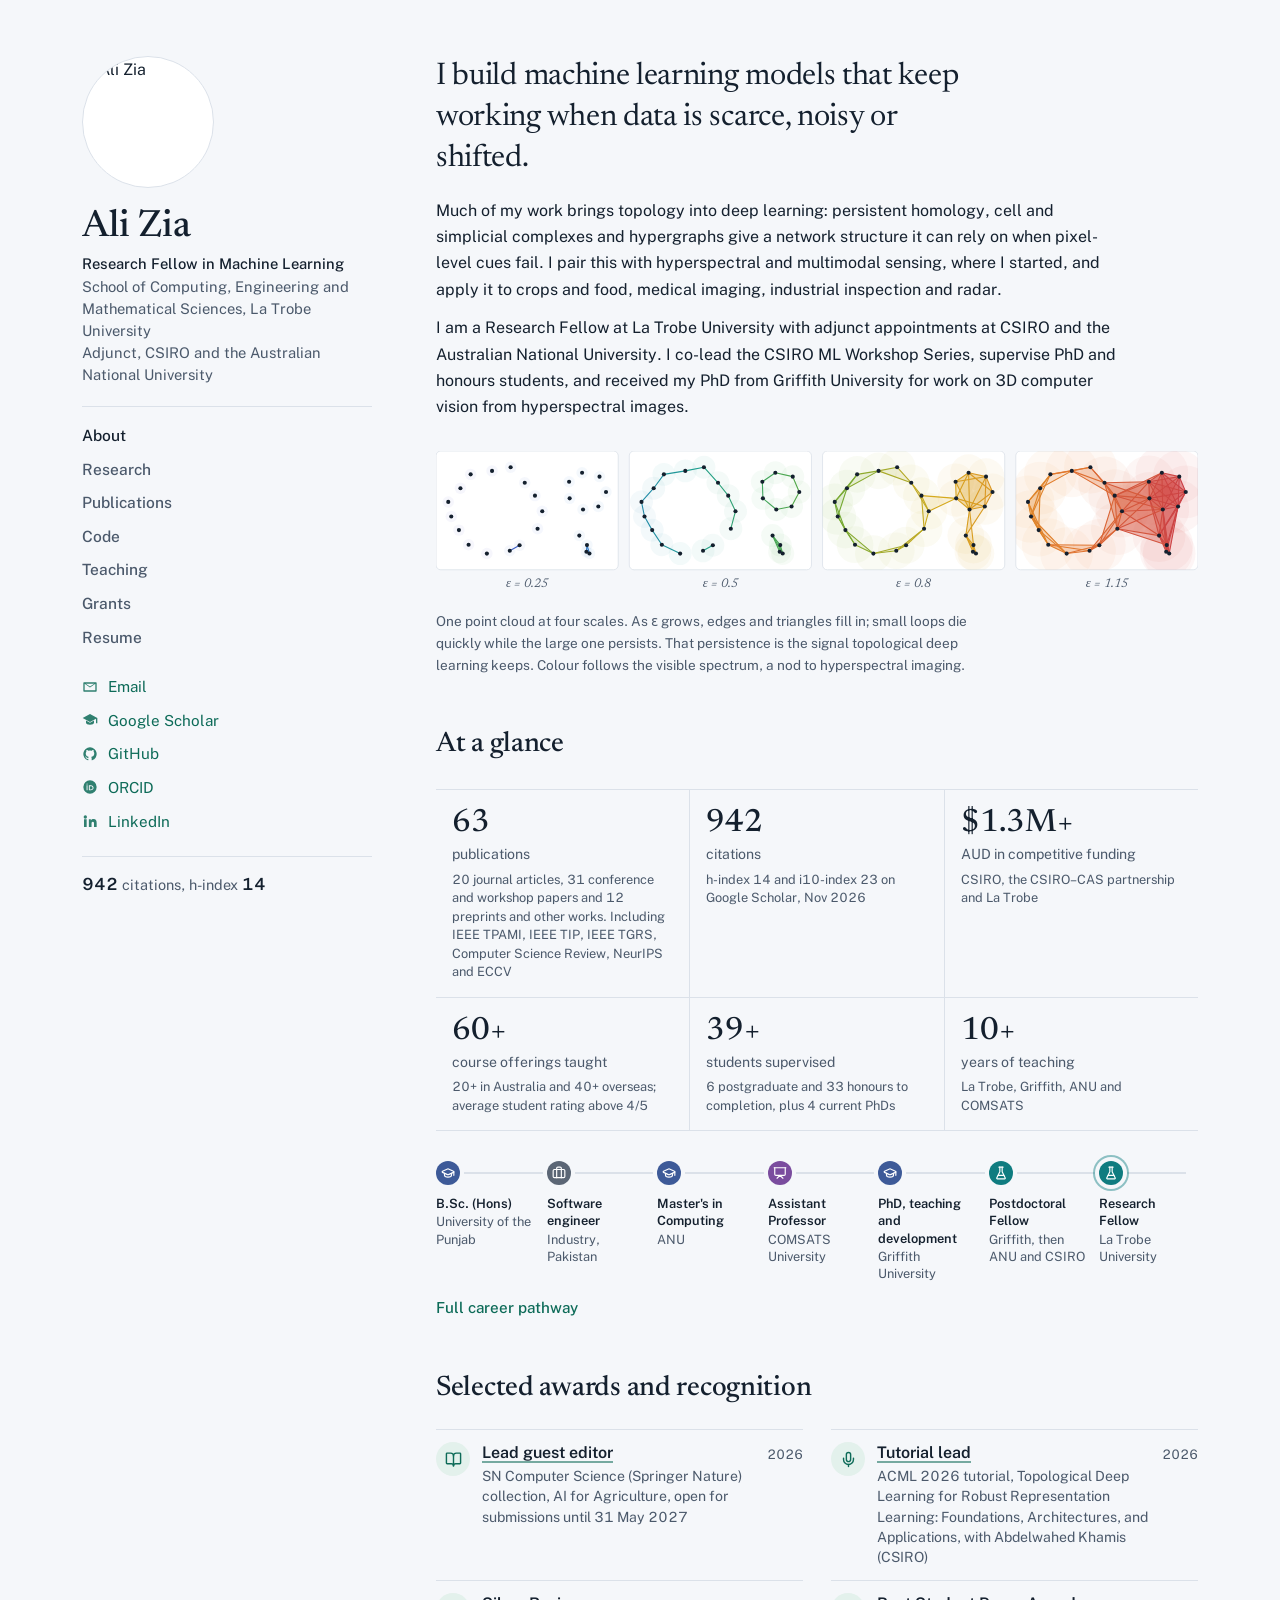
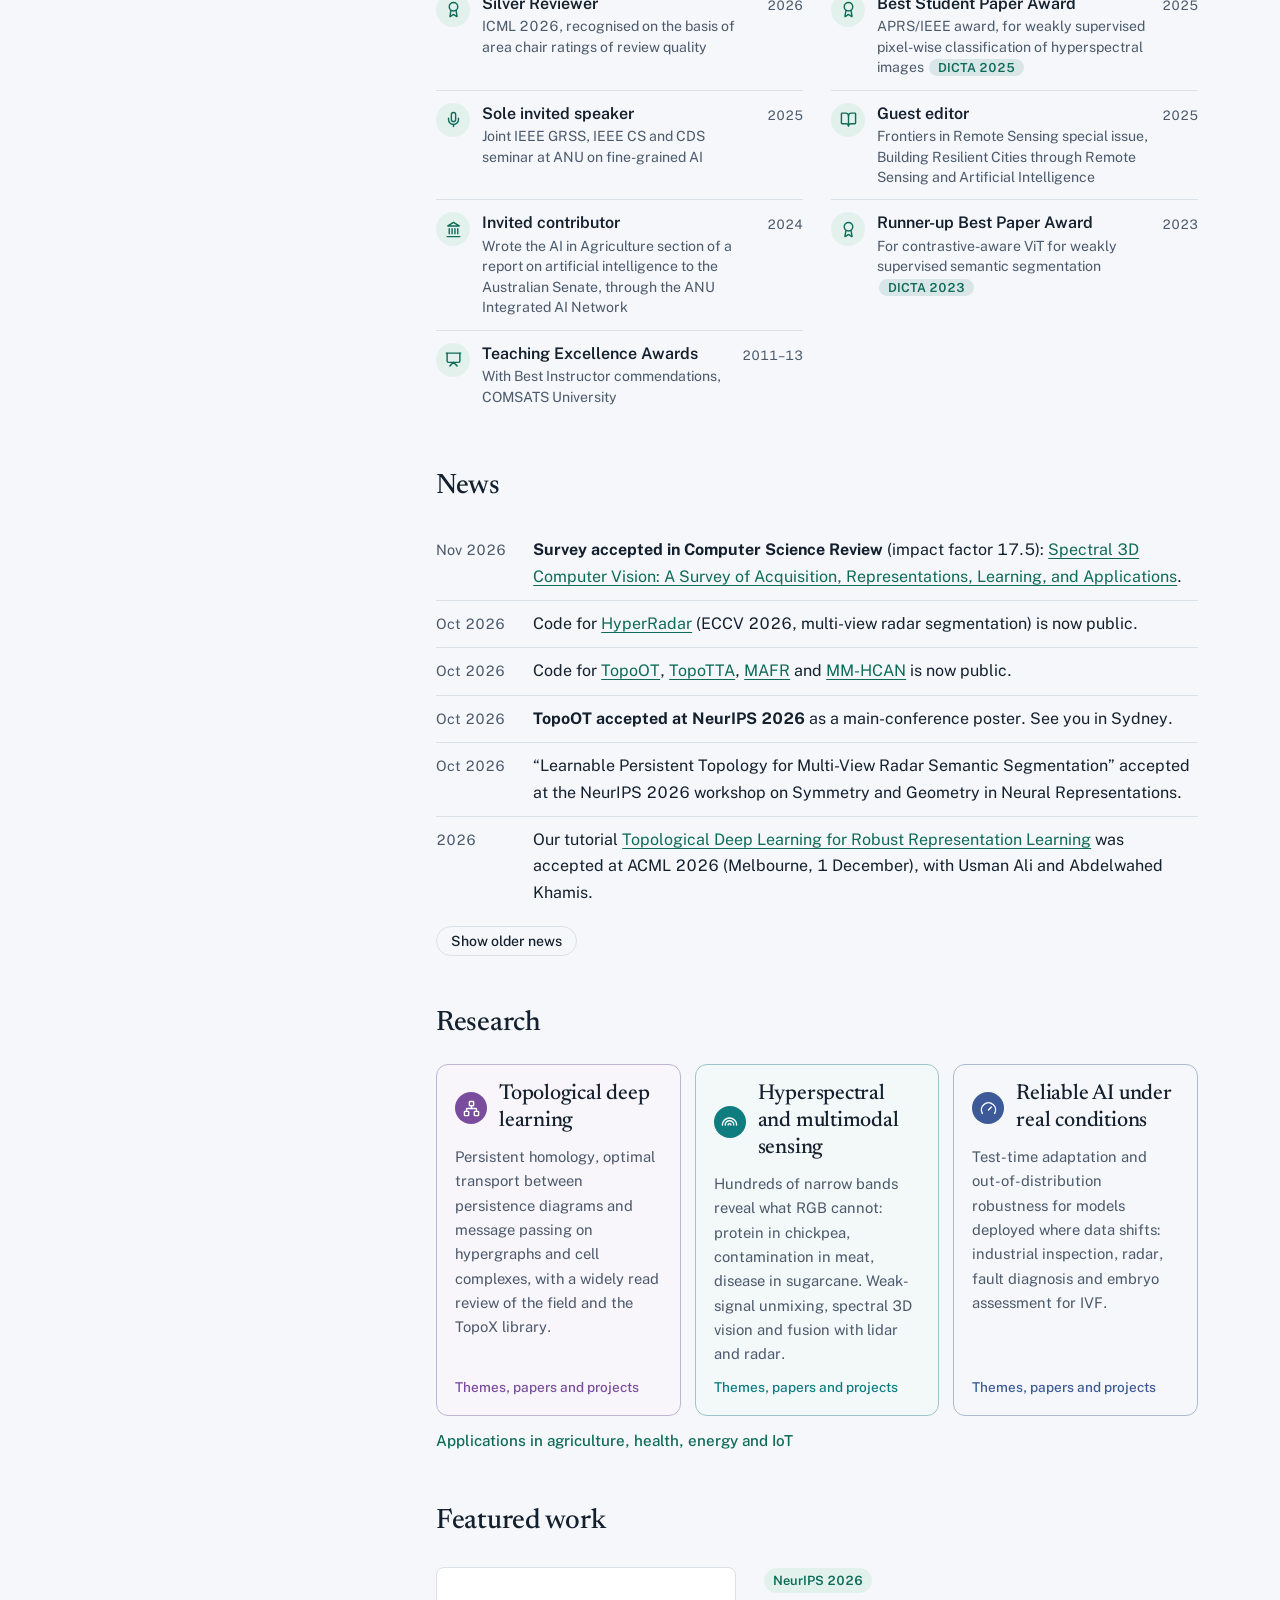
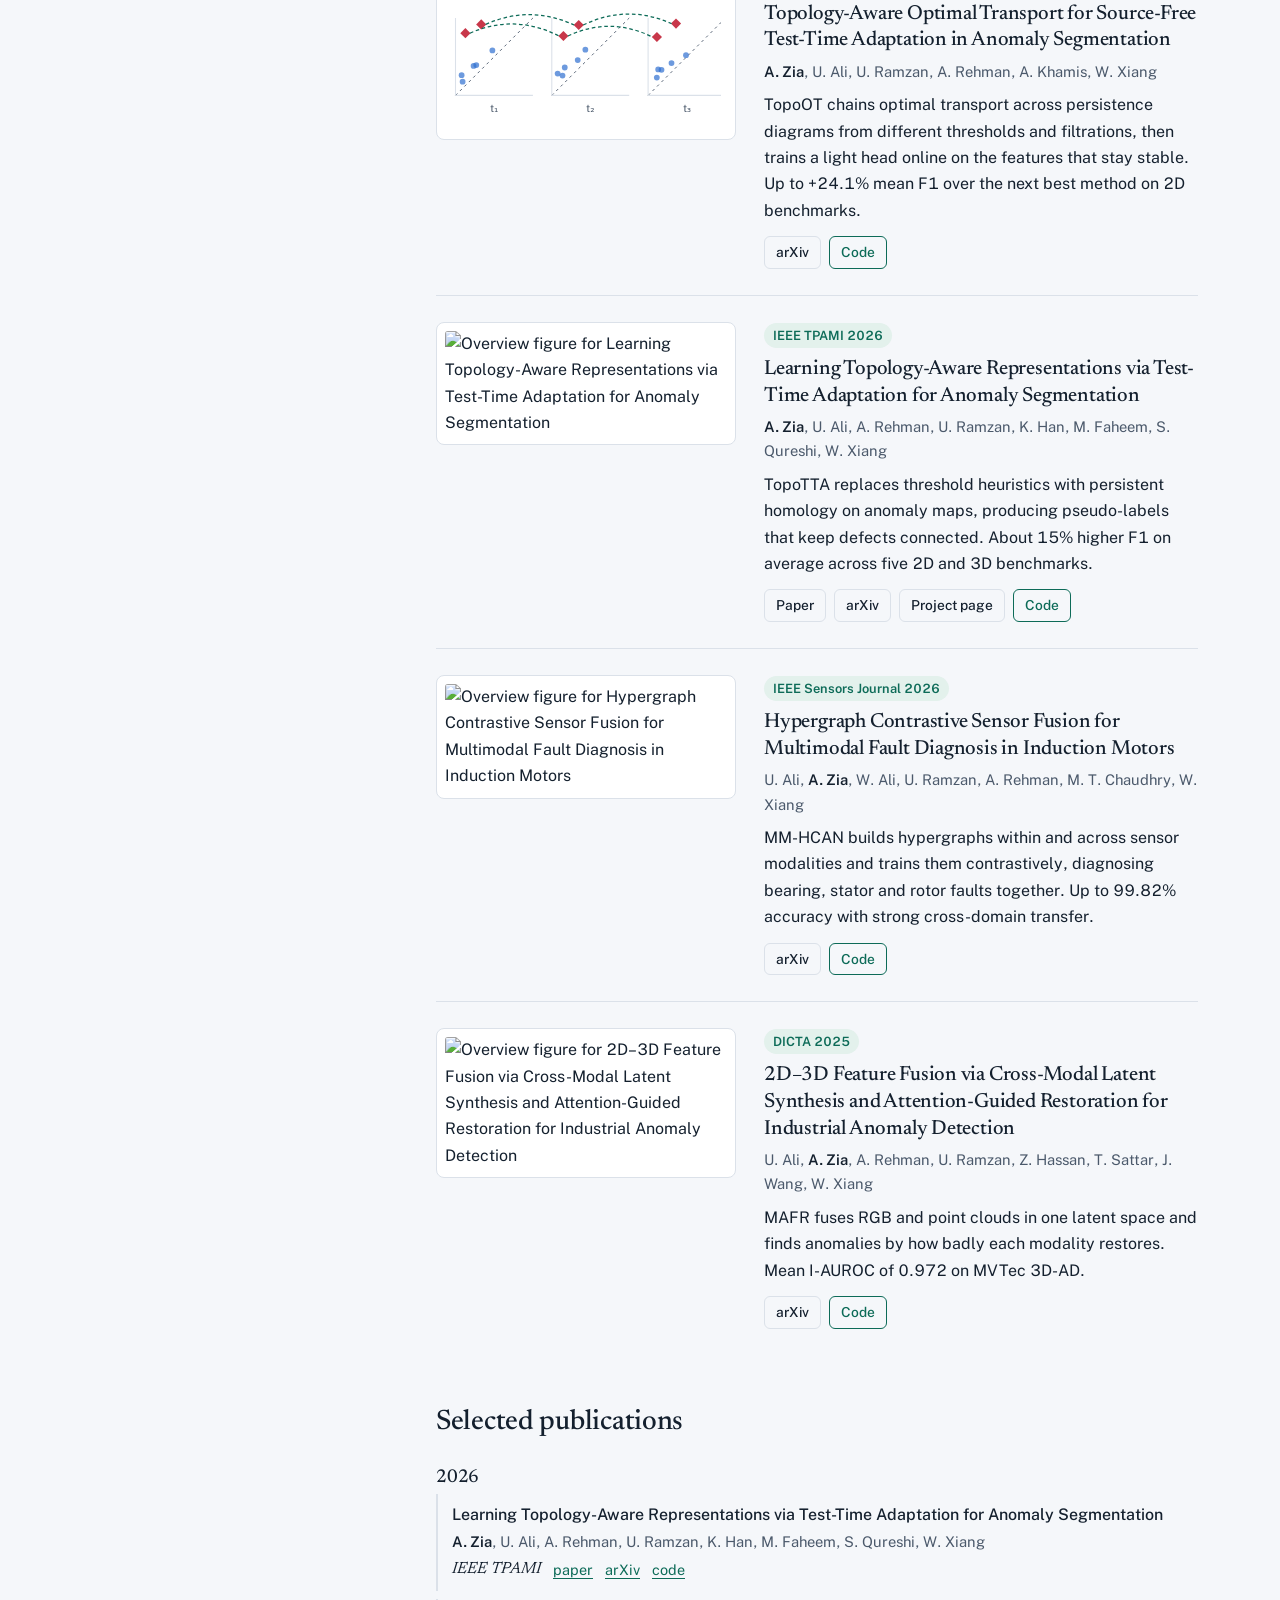
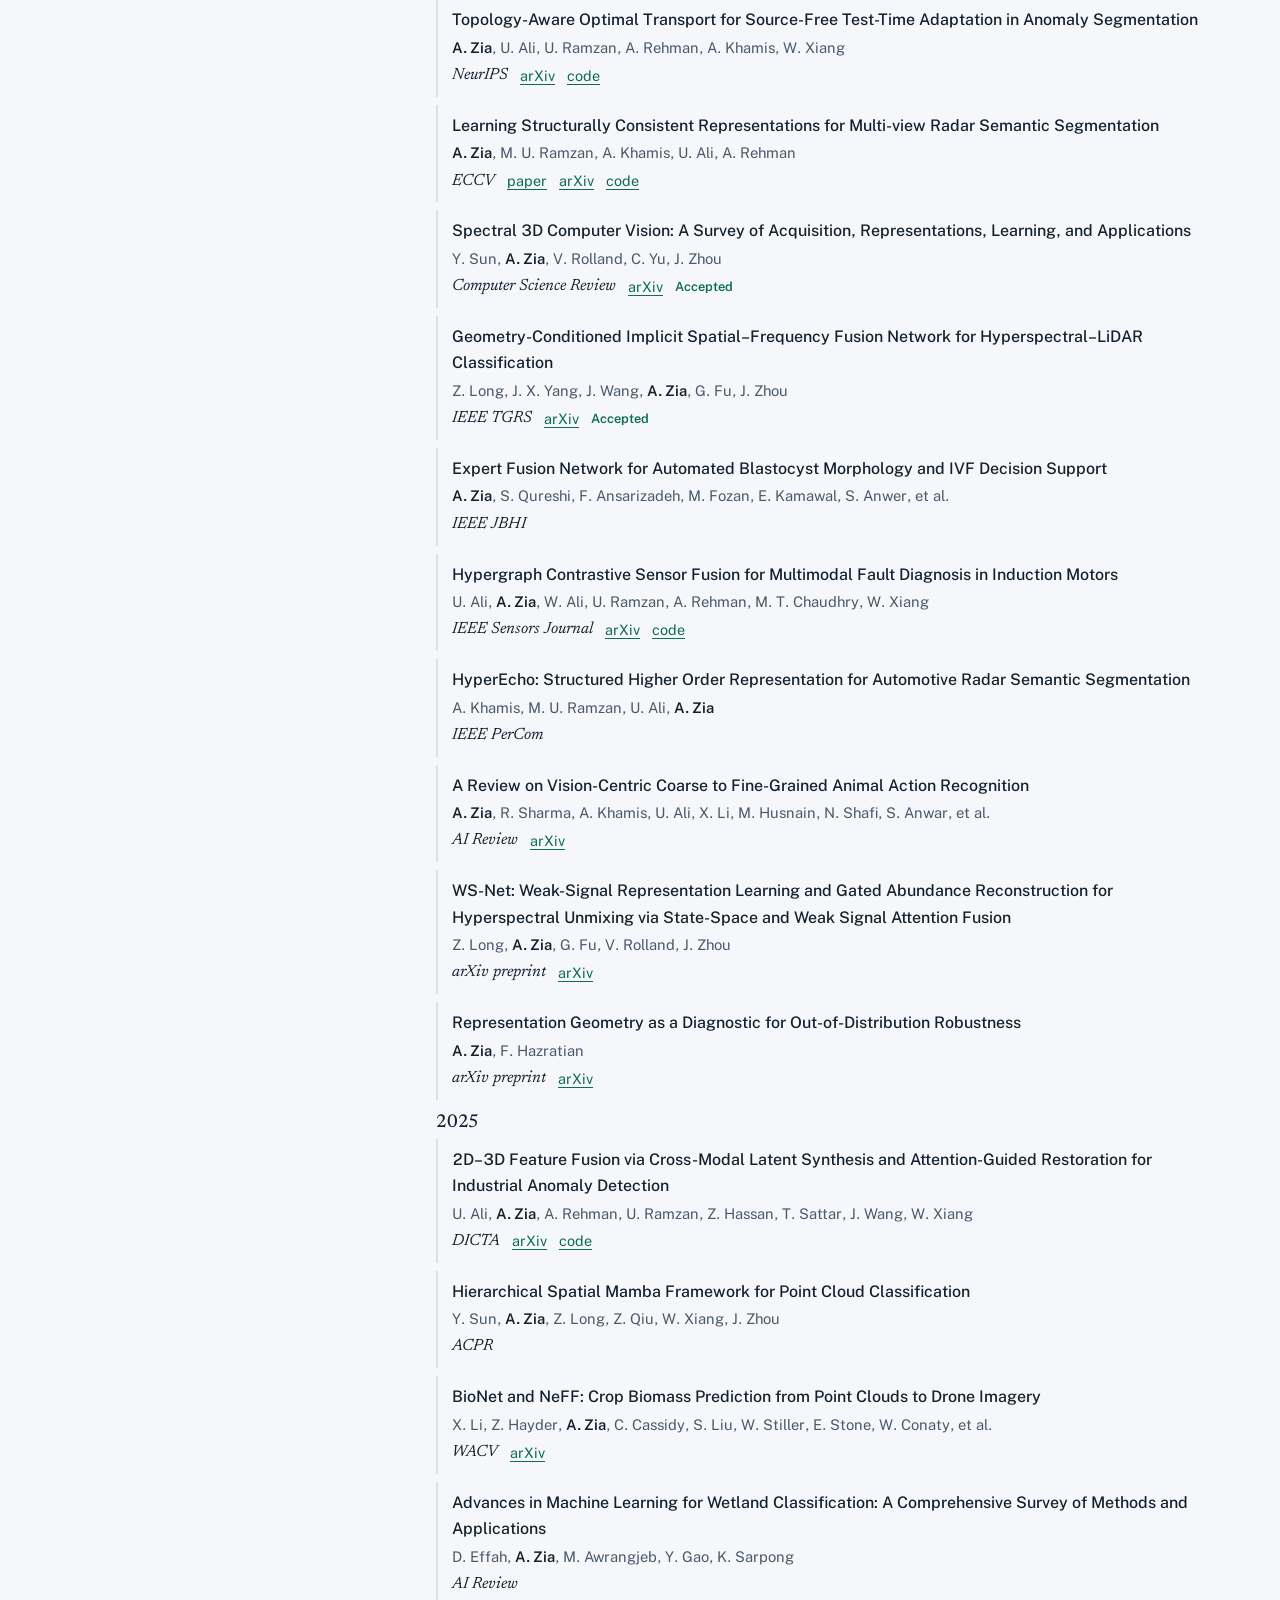
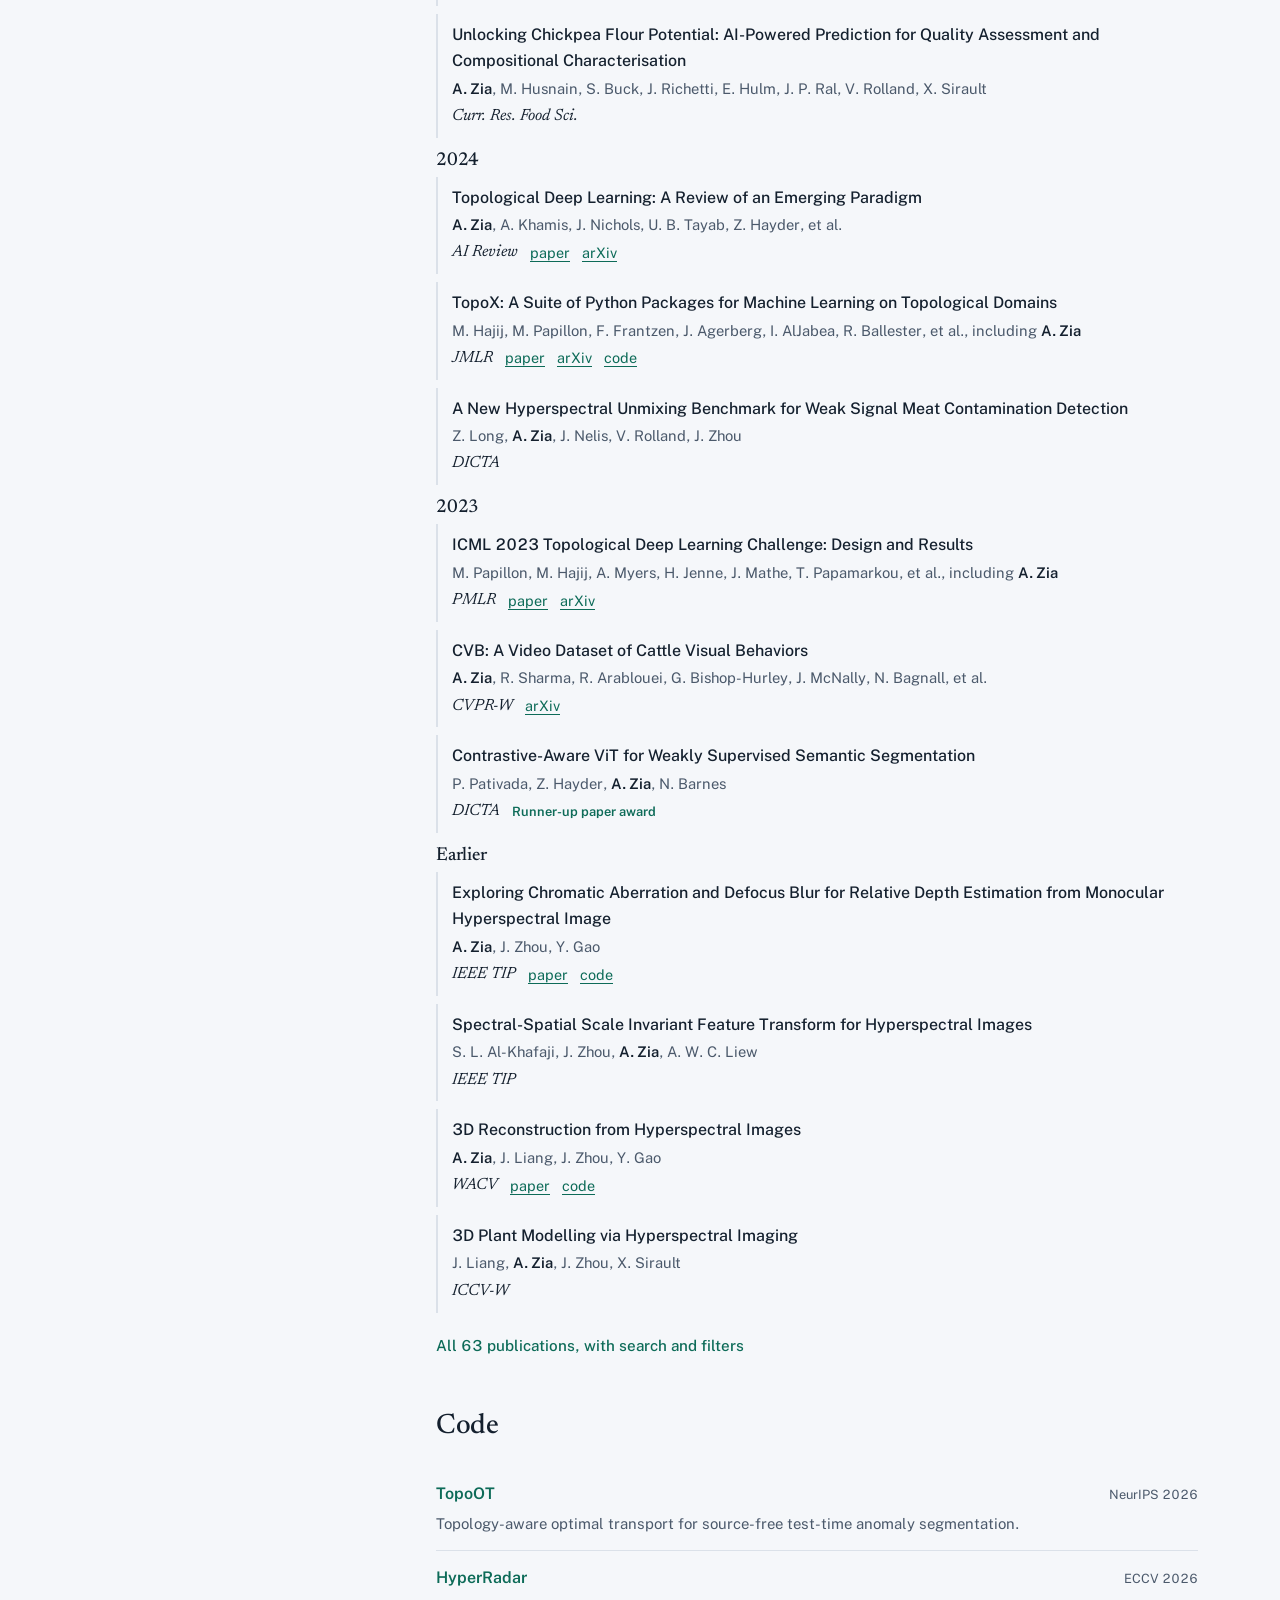
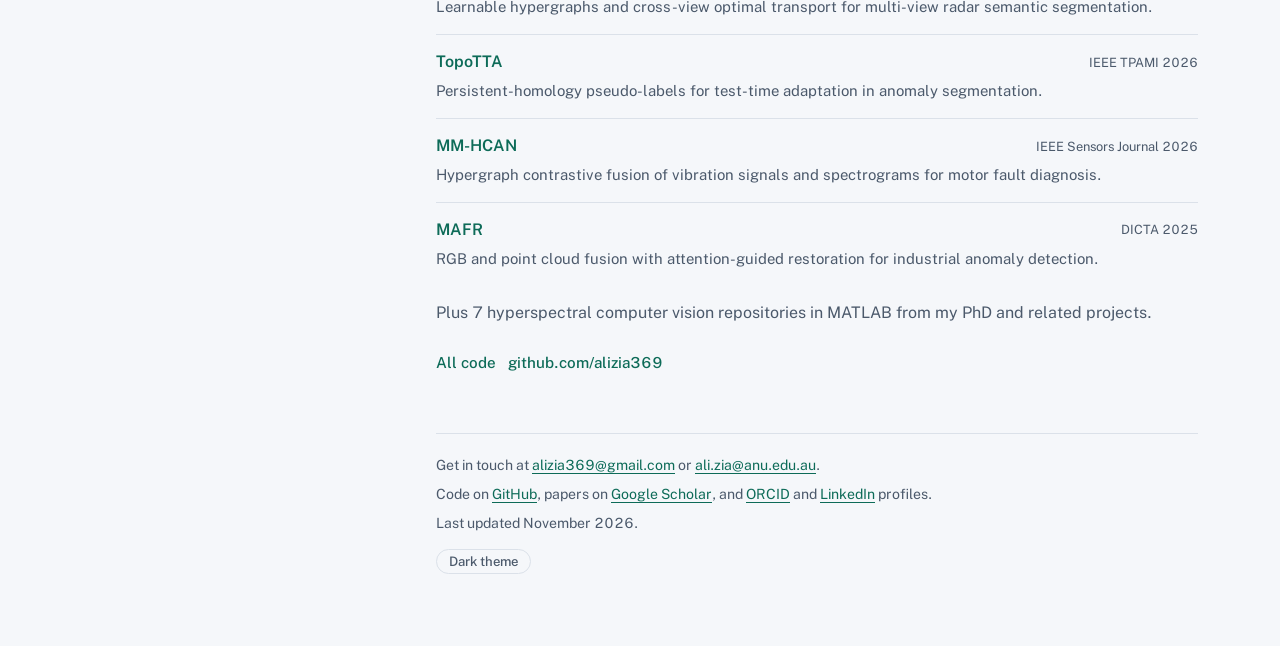
==== index.html @ b6428f68 "Recognition: ICML 2026 Silver Reviewer, APRS/IEEE DICTA award name, 2023 invited seminars on the Res" ====
<!doctype html>
<html lang="en">
<head>
<meta charset="utf-8">
<meta name="viewport" content="width=device-width, initial-scale=1">
<title>Ali Zia, machine learning researcher</title>
<meta name="description" content="Ali Zia is a machine learning researcher at La Trobe University working on topological deep learning, hyperspectral imaging and reliable AI for agriculture, health and industry.">
<link rel="canonical" href="https://ali-zia.me/">
<meta property="og:title" content="Ali Zia, machine learning researcher">
<meta property="og:description" content="Ali Zia is a machine learning researcher at La Trobe University working on topological deep learning, hyperspectral imaging and reliable AI for agriculture, health and industry.">
<meta property="og:image" content="https://ali-zia.me/assets/img/profile.jpg">
<meta property="og:url" content="https://ali-zia.me/">
<meta name="theme-color" content="#f5f7fa">
<link rel="icon" href="data:image/svg+xml,%3Csvg xmlns='http://www.w3.org/2000/svg' viewBox='0 0 32 32'%3E%3Crect width='32' height='32' rx='7' fill='%2314202e'/%3E%3Ccircle cx='10' cy='21' r='3' fill='%235daa3a'/%3E%3Ccircle cx='16' cy='10' r='3' fill='%232f6fd0'/%3E%3Ccircle cx='23' cy='20' r='3' fill='%23e2792e'/%3E%3Cpath d='M10 21 16 10 23 20Z' fill='none' stroke='%23cfd8e3' stroke-width='1.5'/%3E%3C/svg%3E">
<link rel="preconnect" href="https://fonts.googleapis.com">
<link rel="preconnect" href="https://fonts.gstatic.com" crossorigin>
<link href="https://fonts.googleapis.com/css2?family=Newsreader:ital,opsz,wght@0,6..72,400;0,6..72,500;0,6..72,600;1,6..72,400&family=Public+Sans:wght@400;500;600&display=swap" rel="stylesheet">
<link rel="stylesheet" href="/assets/css/site.css">
</head>
<body>
<a class="skip" href="#content">Skip to content</a>
<div class="shell">
  <aside class="id" aria-label="Profile">
    <div class="id-top">
      <div class="portrait"><img src="/assets/img/profile.jpg" alt="Ali Zia" width="239" height="239"></div>
      <div>
        <a class="name" href="/">Ali Zia</a>
        <p class="role"><strong>Research Fellow in Machine Learning</strong><br>School of Computing, Engineering and Mathematical Sciences, La Trobe University<br>Adjunct, CSIRO and the Australian National University</p>
      </div>
    </div>
    <nav aria-label="Site"><ul class="menu"><li><a href="/" aria-current="page">About</a></li><li><a href="/research/">Research</a></li><li><a href="/publications/">Publications</a></li><li><a href="/code/">Code</a></li><li><a href="/teaching/">Teaching</a></li><li><a href="/grants/">Grants</a></li><li><a href="/resume/">Resume</a></li></ul></nav>
    <ul class="links"><li><a href="mailto:alizia369@gmail.com"><svg viewBox="0 0 24 24" aria-hidden="true"><path d="M3 5h18a1 1 0 0 1 1 1v12a1 1 0 0 1-1 1H3a1 1 0 0 1-1-1V6a1 1 0 0 1 1-1Zm1 2.3V17h16V7.3l-8 5.4-8-5.4ZM5.6 7 12 11.3 18.4 7H5.6Z"/></svg>Email</a></li><li><a href="https://scholar.google.com/citations?user=BVBJ06QAAAAJ"><svg viewBox="0 0 24 24" aria-hidden="true"><path d="M12 3 1 9l11 6 9-4.9V17h2V9L12 3Zm-6 9.7V16c0 1.7 2.7 3 6 3s6-1.3 6-3v-3.3l-6 3.3-6-3.3Z"/></svg>Google Scholar</a></li><li><a href="https://github.com/alizia369"><svg viewBox="0 0 24 24" aria-hidden="true"><path d="M12 2a10 10 0 0 0-3.2 19.5c.5.1.7-.2.7-.5v-1.7c-2.8.6-3.4-1.3-3.4-1.3-.5-1.2-1.1-1.5-1.1-1.5-.9-.6.1-.6.1-.6 1 .1 1.5 1 1.5 1 .9 1.6 2.4 1.1 3 .9.1-.7.4-1.1.6-1.4-2.2-.3-4.6-1.1-4.6-5a3.9 3.9 0 0 1 1-2.7 3.6 3.6 0 0 1 .1-2.7s.8-.3 2.8 1a9.6 9.6 0 0 1 5 0c1.9-1.3 2.8-1 2.8-1 .5 1.4.2 2.4.1 2.7a3.9 3.9 0 0 1 1 2.7c0 3.9-2.3 4.7-4.6 5 .4.3.7.9.7 1.9V21c0 .3.2.6.7.5A10 10 0 0 0 12 2Z"/></svg>GitHub</a></li><li><a href="https://orcid.org/0000-0003-4819-6666"><svg viewBox="0 0 24 24" aria-hidden="true"><path d="M12 2a10 10 0 1 0 0 20 10 10 0 0 0 0-20ZM8.3 17H6.9V9.4h1.4V17Zm-.7-8.6a.9.9 0 1 1 0-1.8.9.9 0 0 1 0 1.8ZM17.3 13.2c0 2.2-1.6 3.8-4 3.8h-3V9.4h3c2.4 0 4 1.6 4 3.8Zm-1.4 0c0-1.5-1-2.5-2.7-2.5h-1.5v5h1.5c1.7 0 2.7-1 2.7-2.5Z"/></svg>ORCID</a></li><li><a href="https://www.linkedin.com/in/ali-zia-0411b123/"><svg viewBox="0 0 24 24" aria-hidden="true"><path d="M4.98 3.5a2.5 2.5 0 1 1 0 5 2.5 2.5 0 0 1 0-5ZM3 9.5h4V21H3V9.5Zm6.5 0h3.8v1.6h.1c.5-1 1.8-2 3.8-2 4 0 4.8 2.6 4.8 6V21h-4v-5.2c0-1.2 0-2.8-1.7-2.8s-2 1.3-2 2.7V21h-4V9.5Z"/></svg>LinkedIn</a></li></ul>
    <div class="metrics">
      <p><b>942</b> citations, h-index <b>14</b></p>
      <p>Google Scholar, Nov 2026</p>
    </div>
  </aside>
  <main id="content">

    <section id="about" aria-label="About">
      <p class="lede">I build machine learning models that keep working when data is scarce, noisy or shifted.</p>
      <div class="measure">
        <p>Much of my work brings topology into deep learning: persistent homology, cell and simplicial complexes and hypergraphs give a network structure it can rely on when pixel-level cues fail. I pair this with hyperspectral and multimodal sensing, where I started, and apply it to crops and food, medical imaging, industrial inspection and radar.</p>
        <p>I am a Research Fellow at La Trobe University with adjunct appointments at CSIRO and the Australian National University. I co-lead the CSIRO ML Workshop Series, supervise PhD and honours students, and received my PhD from Griffith University for work on 3D computer vision from hyperspectral images.</p>
      </div>
      <figure class="fig-hero">
        <div class="filtration-wrap"><svg class="filtration" viewBox="0 0 962 180" role="img" aria-labelledby="filt-title filt-desc" xmlns="http://www.w3.org/2000/svg"><defs><clipPath id="fc0"><rect x="0" y="0" width="230" height="150" rx="6"/></clipPath><clipPath id="fc1"><rect x="244" y="0" width="230" height="150" rx="6"/></clipPath><clipPath id="fc2"><rect x="488" y="0" width="230" height="150" rx="6"/></clipPath><clipPath id="fc3"><rect x="732" y="0" width="230" height="150" rx="6"/></clipPath></defs>
<title id="filt-title">A Vietoris–Rips filtration at four scales</title>
<desc id="filt-desc">The same point cloud shown at four increasing scales. Edges and triangles appear as the scale grows; a large loop forms and persists across scales while small loops fill in quickly.</desc>
<g><rect x="0" y="0" width="230" height="150" rx="6" class="f-frame"/><g clip-path="url(#fc0)">

<circle cx="134.1" cy="76.0" r="7.2" fill="#3769cb" fill-opacity="0.05"/>
<circle cx="124.9" cy="56.4" r="7.2" fill="#3966ca" fill-opacity="0.05"/>
<circle cx="112.0" cy="40.1" r="7.2" fill="#3d64c8" fill-opacity="0.05"/>
<circle cx="94.2" cy="20.5" r="7.2" fill="#4260c5" fill-opacity="0.05"/>
<circle cx="70.7" cy="25.1" r="7.2" fill="#485bc2" fill-opacity="0.05"/>
<circle cx="43.7" cy="29.5" r="7.2" fill="#4f55be" fill-opacity="0.05"/>
<circle cx="30.8" cy="47.0" r="7.2" fill="#5352bc" fill-opacity="0.05"/>
<circle cx="15.4" cy="64.3" r="7.2" fill="#574eb9" fill-opacity="0.05"/>
<circle cx="19.2" cy="82.7" r="7.2" fill="#564fba" fill-opacity="0.05"/>
<circle cx="28.9" cy="99.9" r="7.2" fill="#5351bb" fill-opacity="0.05"/>
<circle cx="41.1" cy="118.3" r="7.2" fill="#5054bd" fill-opacity="0.05"/>
<circle cx="64.2" cy="129.5" r="7.2" fill="#4a59c1" fill-opacity="0.05"/>
<circle cx="93.1" cy="126.0" r="7.2" fill="#425fc5" fill-opacity="0.05"/>
<circle cx="105.5" cy="119.0" r="7.2" fill="#3f62c7" fill-opacity="0.05"/>
<circle cx="128.2" cy="98.1" r="7.2" fill="#3967cb" fill-opacity="0.05"/>
<circle cx="214.6" cy="51.7" r="7.2" fill="#2a7ebc" fill-opacity="0.05"/>
<circle cx="206.4" cy="32.4" r="7.2" fill="#2b7bbf" fill-opacity="0.05"/>
<circle cx="184.4" cy="27.4" r="7.2" fill="#2d75c8" fill-opacity="0.05"/>
<circle cx="168.0" cy="38.9" r="7.2" fill="#2f70ce" fill-opacity="0.05"/>
<circle cx="168.7" cy="59.8" r="7.2" fill="#2e70ce" fill-opacity="0.05"/>
<circle cx="185.6" cy="73.8" r="7.2" fill="#2d75c7" fill-opacity="0.05"/>
<circle cx="204.9" cy="70.0" r="7.2" fill="#2b7bc0" fill-opacity="0.05"/>
<circle cx="193.7" cy="129.4" r="7.2" fill="#2c78c4" fill-opacity="0.05"/>
<circle cx="190.6" cy="118.8" r="7.2" fill="#2c77c5" fill-opacity="0.05"/>
<circle cx="180.9" cy="106.8" r="7.2" fill="#2d74c9" fill-opacity="0.05"/>
<circle cx="189.9" cy="127.2" r="7.2" fill="#2c77c6" fill-opacity="0.05"/>
<polygon points="193.7,129.4 190.6,118.8 189.9,127.2" fill="#2c77c5" fill-opacity="0.13"/>
<line x1="193.7" y1="129.4" x2="189.9" y2="127.2" stroke="#2c77c5" stroke-width="1.4" stroke-linecap="round"/>
<line x1="190.6" y1="118.8" x2="189.9" y2="127.2" stroke="#2c77c5" stroke-width="1.4" stroke-linecap="round"/>
<line x1="193.7" y1="129.4" x2="190.6" y2="118.8" stroke="#2c77c5" stroke-width="1.4" stroke-linecap="round"/>
<line x1="93.1" y1="126.0" x2="105.5" y2="119.0" stroke="#4061c6" stroke-width="1.4" stroke-linecap="round"/>
<circle cx="134.1" cy="76.0" r="2.6" class="f-pt"/>
<circle cx="124.9" cy="56.4" r="2.6" class="f-pt"/>
<circle cx="112.0" cy="40.1" r="2.6" class="f-pt"/>
<circle cx="94.2" cy="20.5" r="2.6" class="f-pt"/>
<circle cx="70.7" cy="25.1" r="2.6" class="f-pt"/>
<circle cx="43.7" cy="29.5" r="2.6" class="f-pt"/>
<circle cx="30.8" cy="47.0" r="2.6" class="f-pt"/>
<circle cx="15.4" cy="64.3" r="2.6" class="f-pt"/>
<circle cx="19.2" cy="82.7" r="2.6" class="f-pt"/>
<circle cx="28.9" cy="99.9" r="2.6" class="f-pt"/>
<circle cx="41.1" cy="118.3" r="2.6" class="f-pt"/>
<circle cx="64.2" cy="129.5" r="2.6" class="f-pt"/>
<circle cx="93.1" cy="126.0" r="2.6" class="f-pt"/>
<circle cx="105.5" cy="119.0" r="2.6" class="f-pt"/>
<circle cx="128.2" cy="98.1" r="2.6" class="f-pt"/>
<circle cx="214.6" cy="51.7" r="2.6" class="f-pt"/>
<circle cx="206.4" cy="32.4" r="2.6" class="f-pt"/>
<circle cx="184.4" cy="27.4" r="2.6" class="f-pt"/>
<circle cx="168.0" cy="38.9" r="2.6" class="f-pt"/>
<circle cx="168.7" cy="59.8" r="2.6" class="f-pt"/>
<circle cx="185.6" cy="73.8" r="2.6" class="f-pt"/>
<circle cx="204.9" cy="70.0" r="2.6" class="f-pt"/>
<circle cx="193.7" cy="129.4" r="2.6" class="f-pt"/>
<circle cx="190.6" cy="118.8" r="2.6" class="f-pt"/>
<circle cx="180.9" cy="106.8" r="2.6" class="f-pt"/>
<circle cx="189.9" cy="127.2" r="2.6" class="f-pt"/>


</g><text x="115.0" y="172" text-anchor="middle" class="f-lab">ε = 0.25</text></g><g><rect x="244" y="0" width="230" height="150" rx="6" class="f-frame"/><g clip-path="url(#fc1)">

<circle cx="378.1" cy="76.0" r="14.5" fill="#33a273" fill-opacity="0.05"/>
<circle cx="368.9" cy="56.4" r="14.5" fill="#2fa178" fill-opacity="0.05"/>
<circle cx="356.0" cy="40.1" r="14.5" fill="#2aa07f" fill-opacity="0.05"/>
<circle cx="338.2" cy="20.5" r="14.5" fill="#239f89" fill-opacity="0.05"/>
<circle cx="314.7" cy="25.1" r="14.5" fill="#1f9a94" fill-opacity="0.05"/>
<circle cx="287.7" cy="29.5" r="14.5" fill="#22939f" fill-opacity="0.05"/>
<circle cx="274.8" cy="47.0" r="14.5" fill="#238fa4" fill-opacity="0.05"/>
<circle cx="259.4" cy="64.3" r="14.5" fill="#258baa" fill-opacity="0.05"/>
<circle cx="263.2" cy="82.7" r="14.5" fill="#258ca8" fill-opacity="0.05"/>
<circle cx="272.9" cy="99.9" r="14.5" fill="#248ea5" fill-opacity="0.05"/>
<circle cx="285.1" cy="118.3" r="14.5" fill="#2292a0" fill-opacity="0.05"/>
<circle cx="308.2" cy="129.5" r="14.5" fill="#209996" fill-opacity="0.05"/>
<circle cx="337.1" cy="126.0" r="14.5" fill="#229f89" fill-opacity="0.05"/>
<circle cx="349.5" cy="119.0" r="14.5" fill="#27a083" fill-opacity="0.05"/>
<circle cx="372.2" cy="98.1" r="14.5" fill="#30a276" fill-opacity="0.05"/>
<circle cx="458.6" cy="51.7" r="14.5" fill="#54a846" fill-opacity="0.05"/>
<circle cx="450.4" cy="32.4" r="14.5" fill="#50a84b" fill-opacity="0.05"/>
<circle cx="428.4" cy="27.4" r="14.5" fill="#47a657" fill-opacity="0.05"/>
<circle cx="412.0" cy="38.9" r="14.5" fill="#41a560" fill-opacity="0.05"/>
<circle cx="412.7" cy="59.8" r="14.5" fill="#41a560" fill-opacity="0.05"/>
<circle cx="429.6" cy="73.8" r="14.5" fill="#48a656" fill-opacity="0.05"/>
<circle cx="448.9" cy="70.0" r="14.5" fill="#50a74c" fill-opacity="0.05"/>
<circle cx="437.7" cy="129.4" r="14.5" fill="#4ba752" fill-opacity="0.05"/>
<circle cx="434.6" cy="118.8" r="14.5" fill="#4aa654" fill-opacity="0.05"/>
<circle cx="424.9" cy="106.8" r="14.5" fill="#46a659" fill-opacity="0.05"/>
<circle cx="433.9" cy="127.2" r="14.5" fill="#4aa654" fill-opacity="0.05"/>
<polygon points="437.7,129.4 434.6,118.8 433.9,127.2" fill="#4aa653" fill-opacity="0.13"/>
<polygon points="434.6,118.8 424.9,106.8 433.9,127.2" fill="#49a656" fill-opacity="0.13"/>
<polygon points="437.7,129.4 434.6,118.8 424.9,106.8" fill="#49a655" fill-opacity="0.13"/>
<polygon points="437.7,129.4 424.9,106.8 433.9,127.2" fill="#49a655" fill-opacity="0.13"/>
<line x1="437.7" y1="129.4" x2="433.9" y2="127.2" stroke="#4ba653" stroke-width="1.4" stroke-linecap="round"/>
<line x1="434.6" y1="118.8" x2="433.9" y2="127.2" stroke="#4aa654" stroke-width="1.4" stroke-linecap="round"/>
<line x1="437.7" y1="129.4" x2="434.6" y2="118.8" stroke="#4ba753" stroke-width="1.4" stroke-linecap="round"/>
<line x1="337.1" y1="126.0" x2="349.5" y2="119.0" stroke="#259f86" stroke-width="1.4" stroke-linecap="round"/>
<line x1="434.6" y1="118.8" x2="424.9" y2="106.8" stroke="#48a656" stroke-width="1.4" stroke-linecap="round"/>
<line x1="259.4" y1="64.3" x2="263.2" y2="82.7" stroke="#258ba9" stroke-width="1.4" stroke-linecap="round"/>
<line x1="429.6" y1="73.8" x2="448.9" y2="70.0" stroke="#4ca751" stroke-width="1.4" stroke-linecap="round"/>
<line x1="263.2" y1="82.7" x2="272.9" y2="99.9" stroke="#248da6" stroke-width="1.4" stroke-linecap="round"/>
<line x1="428.4" y1="27.4" x2="412.0" y2="38.9" stroke="#44a55c" stroke-width="1.4" stroke-linecap="round"/>
<line x1="458.6" y1="51.7" x2="448.9" y2="70.0" stroke="#52a849" stroke-width="1.4" stroke-linecap="round"/>
<line x1="368.9" y1="56.4" x2="356.0" y2="40.1" stroke="#2ca17b" stroke-width="1.4" stroke-linecap="round"/>
<line x1="412.0" y1="38.9" x2="412.7" y2="59.8" stroke="#41a560" stroke-width="1.4" stroke-linecap="round"/>
<line x1="458.6" y1="51.7" x2="450.4" y2="32.4" stroke="#52a849" stroke-width="1.4" stroke-linecap="round"/>
<line x1="378.1" y1="76.0" x2="368.9" y2="56.4" stroke="#31a275" stroke-width="1.4" stroke-linecap="round"/>
<line x1="287.7" y1="29.5" x2="274.8" y2="47.0" stroke="#2391a1" stroke-width="1.4" stroke-linecap="round"/>
<line x1="412.7" y1="59.8" x2="429.6" y2="73.8" stroke="#45a55b" stroke-width="1.4" stroke-linecap="round"/>
<line x1="272.9" y1="99.9" x2="285.1" y2="118.3" stroke="#2390a2" stroke-width="1.4" stroke-linecap="round"/>
<line x1="424.9" y1="106.8" x2="433.9" y2="127.2" stroke="#48a656" stroke-width="1.4" stroke-linecap="round"/>
<line x1="450.4" y1="32.4" x2="428.4" y2="27.4" stroke="#4ca751" stroke-width="1.4" stroke-linecap="round"/>
<line x1="378.1" y1="76.0" x2="372.2" y2="98.1" stroke="#32a274" stroke-width="1.4" stroke-linecap="round"/>
<line x1="274.8" y1="47.0" x2="259.4" y2="64.3" stroke="#248da7" stroke-width="1.4" stroke-linecap="round"/>
<line x1="338.2" y1="20.5" x2="314.7" y2="25.1" stroke="#1e9e8f" stroke-width="1.4" stroke-linecap="round"/>
<line x1="285.1" y1="118.3" x2="308.2" y2="129.5" stroke="#21959b" stroke-width="1.4" stroke-linecap="round"/>
<line x1="437.7" y1="129.4" x2="424.9" y2="106.8" stroke="#49a655" stroke-width="1.4" stroke-linecap="round"/>
<line x1="356.0" y1="40.1" x2="338.2" y2="20.5" stroke="#26a084" stroke-width="1.4" stroke-linecap="round"/>
<line x1="314.7" y1="25.1" x2="287.7" y2="29.5" stroke="#219799" stroke-width="1.4" stroke-linecap="round"/>
<circle cx="378.1" cy="76.0" r="2.6" class="f-pt"/>
<circle cx="368.9" cy="56.4" r="2.6" class="f-pt"/>
<circle cx="356.0" cy="40.1" r="2.6" class="f-pt"/>
<circle cx="338.2" cy="20.5" r="2.6" class="f-pt"/>
<circle cx="314.7" cy="25.1" r="2.6" class="f-pt"/>
<circle cx="287.7" cy="29.5" r="2.6" class="f-pt"/>
<circle cx="274.8" cy="47.0" r="2.6" class="f-pt"/>
<circle cx="259.4" cy="64.3" r="2.6" class="f-pt"/>
<circle cx="263.2" cy="82.7" r="2.6" class="f-pt"/>
<circle cx="272.9" cy="99.9" r="2.6" class="f-pt"/>
<circle cx="285.1" cy="118.3" r="2.6" class="f-pt"/>
<circle cx="308.2" cy="129.5" r="2.6" class="f-pt"/>
<circle cx="337.1" cy="126.0" r="2.6" class="f-pt"/>
<circle cx="349.5" cy="119.0" r="2.6" class="f-pt"/>
<circle cx="372.2" cy="98.1" r="2.6" class="f-pt"/>
<circle cx="458.6" cy="51.7" r="2.6" class="f-pt"/>
<circle cx="450.4" cy="32.4" r="2.6" class="f-pt"/>
<circle cx="428.4" cy="27.4" r="2.6" class="f-pt"/>
<circle cx="412.0" cy="38.9" r="2.6" class="f-pt"/>
<circle cx="412.7" cy="59.8" r="2.6" class="f-pt"/>
<circle cx="429.6" cy="73.8" r="2.6" class="f-pt"/>
<circle cx="448.9" cy="70.0" r="2.6" class="f-pt"/>
<circle cx="437.7" cy="129.4" r="2.6" class="f-pt"/>
<circle cx="434.6" cy="118.8" r="2.6" class="f-pt"/>
<circle cx="424.9" cy="106.8" r="2.6" class="f-pt"/>
<circle cx="433.9" cy="127.2" r="2.6" class="f-pt"/>


</g><text x="359.0" y="172" text-anchor="middle" class="f-lab">ε = 0.5</text></g><g><rect x="488" y="0" width="230" height="150" rx="6" class="f-frame"/><g clip-path="url(#fc2)">

<circle cx="622.1" cy="76.0" r="23.2" fill="#ccaa20" fill-opacity="0.05"/>
<circle cx="612.9" cy="56.4" r="23.2" fill="#c5aa22" fill-opacity="0.05"/>
<circle cx="600.0" cy="40.1" r="23.2" fill="#bbaa24" fill-opacity="0.05"/>
<circle cx="582.2" cy="20.5" r="23.2" fill="#adaa28" fill-opacity="0.05"/>
<circle cx="558.7" cy="25.1" r="23.2" fill="#9aaa2c" fill-opacity="0.05"/>
<circle cx="531.7" cy="29.5" r="23.2" fill="#85aa31" fill-opacity="0.05"/>
<circle cx="518.8" cy="47.0" r="23.2" fill="#7baa33" fill-opacity="0.05"/>
<circle cx="503.4" cy="64.3" r="23.2" fill="#6faa36" fill-opacity="0.05"/>
<circle cx="507.2" cy="82.7" r="23.2" fill="#72aa35" fill-opacity="0.05"/>
<circle cx="516.9" cy="99.9" r="23.2" fill="#79aa33" fill-opacity="0.05"/>
<circle cx="529.0" cy="118.3" r="23.2" fill="#83aa31" fill-opacity="0.05"/>
<circle cx="552.2" cy="129.5" r="23.2" fill="#95aa2d" fill-opacity="0.05"/>
<circle cx="581.1" cy="126.0" r="23.2" fill="#acaa28" fill-opacity="0.05"/>
<circle cx="593.5" cy="119.0" r="23.2" fill="#b5aa26" fill-opacity="0.05"/>
<circle cx="616.2" cy="98.1" r="23.2" fill="#c7aa21" fill-opacity="0.05"/>
<circle cx="702.6" cy="51.7" r="23.2" fill="#db9625" fill-opacity="0.05"/>
<circle cx="694.4" cy="32.4" r="23.2" fill="#da9824" fill-opacity="0.05"/>
<circle cx="672.4" cy="27.4" r="23.2" fill="#d99f22" fill-opacity="0.05"/>
<circle cx="656.0" cy="38.9" r="23.2" fill="#d8a420" fill-opacity="0.05"/>
<circle cx="656.7" cy="59.8" r="23.2" fill="#d8a320" fill-opacity="0.05"/>
<circle cx="673.6" cy="73.8" r="23.2" fill="#d99e22" fill-opacity="0.05"/>
<circle cx="692.9" cy="70.0" r="23.2" fill="#da9924" fill-opacity="0.05"/>
<circle cx="681.7" cy="129.4" r="23.2" fill="#d99c23" fill-opacity="0.05"/>
<circle cx="678.6" cy="118.8" r="23.2" fill="#d99d22" fill-opacity="0.05"/>
<circle cx="668.9" cy="106.8" r="23.2" fill="#d8a021" fill-opacity="0.05"/>
<circle cx="677.9" cy="127.2" r="23.2" fill="#d99d22" fill-opacity="0.05"/>
<polygon points="681.7,129.4 678.6,118.8 677.9,127.2" fill="#d99d22" fill-opacity="0.13"/>
<polygon points="678.6,118.8 668.9,106.8 677.9,127.2" fill="#d99e22" fill-opacity="0.13"/>
<polygon points="681.7,129.4 678.6,118.8 668.9,106.8" fill="#d99e22" fill-opacity="0.13"/>
<polygon points="681.7,129.4 668.9,106.8 677.9,127.2" fill="#d99e22" fill-opacity="0.13"/>
<polygon points="672.4,27.4 656.0,38.9 656.7,59.8" fill="#d8a221" fill-opacity="0.13"/>
<polygon points="702.6,51.7 673.6,73.8 692.9,70.0" fill="#da9a23" fill-opacity="0.13"/>
<polygon points="518.8,47.0 503.4,64.3 507.2,82.7" fill="#74aa35" fill-opacity="0.13"/>
<polygon points="656.7,59.8 673.6,73.8 692.9,70.0" fill="#d99e22" fill-opacity="0.13"/>
<polygon points="702.6,51.7 694.4,32.4 692.9,70.0" fill="#db9824" fill-opacity="0.13"/>
<polygon points="503.4,64.3 507.2,82.7 516.9,99.9" fill="#73aa35" fill-opacity="0.13"/>
<polygon points="702.6,51.7 694.4,32.4 672.4,27.4" fill="#da9a23" fill-opacity="0.13"/>
<polygon points="694.4,32.4 672.4,27.4 656.0,38.9" fill="#d99e22" fill-opacity="0.13"/>
<polygon points="656.0,38.9 656.7,59.8 673.6,73.8" fill="#d8a221" fill-opacity="0.13"/>
<polygon points="622.1,76.0 612.9,56.4 616.2,98.1" fill="#c8aa21" fill-opacity="0.13"/>
<polygon points="507.2,82.7 516.9,99.9 529.0,118.3" fill="#7aaa33" fill-opacity="0.13"/>
<polygon points="622.1,76.0 612.9,56.4 600.0,40.1" fill="#c4aa22" fill-opacity="0.13"/>
<polygon points="552.2,129.5 581.1,126.0 593.5,119.0" fill="#a7aa29" fill-opacity="0.13"/>
<polygon points="673.6,73.8 692.9,70.0 668.9,106.8" fill="#d99d22" fill-opacity="0.13"/>
<polygon points="622.1,76.0 612.9,56.4 656.7,59.8" fill="#d3aa1f" fill-opacity="0.13"/>
<polygon points="600.0,40.1 582.2,20.5 558.7,25.1" fill="#abaa28" fill-opacity="0.13"/>
<polygon points="531.7,29.5 518.8,47.0 503.4,64.3" fill="#7aaa33" fill-opacity="0.13"/>
<polygon points="581.1,126.0 593.5,119.0 616.2,98.1" fill="#b8aa25" fill-opacity="0.13"/>
<polygon points="673.6,73.8 678.6,118.8 668.9,106.8" fill="#d99e22" fill-opacity="0.13"/>
<polygon points="558.7,25.1 531.7,29.5 518.8,47.0" fill="#89aa30" fill-opacity="0.13"/>
<polygon points="516.9,99.9 529.0,118.3 552.2,129.5" fill="#86aa31" fill-opacity="0.13"/>
<polygon points="702.6,51.7 694.4,32.4 673.6,73.8" fill="#da9923" fill-opacity="0.13"/>
<polygon points="694.4,32.4 656.0,38.9 673.6,73.8" fill="#d99e22" fill-opacity="0.13"/>
<polygon points="694.4,32.4 673.6,73.8 692.9,70.0" fill="#da9a23" fill-opacity="0.13"/>
<polygon points="702.6,51.7 672.4,27.4 673.6,73.8" fill="#da9c23" fill-opacity="0.13"/>
<polygon points="694.4,32.4 672.4,27.4 673.6,73.8" fill="#d99c22" fill-opacity="0.13"/>
<polygon points="672.4,27.4 656.0,38.9 673.6,73.8" fill="#d8a021" fill-opacity="0.13"/>
<polygon points="672.4,27.4 656.7,59.8 673.6,73.8" fill="#d8a021" fill-opacity="0.13"/>
<line x1="681.7" y1="129.4" x2="677.9" y2="127.2" stroke="#d99d22" stroke-width="1.4" stroke-linecap="round"/>
<line x1="678.6" y1="118.8" x2="677.9" y2="127.2" stroke="#d99d22" stroke-width="1.4" stroke-linecap="round"/>
<line x1="681.7" y1="129.4" x2="678.6" y2="118.8" stroke="#d99c22" stroke-width="1.4" stroke-linecap="round"/>
<line x1="581.1" y1="126.0" x2="593.5" y2="119.0" stroke="#b1aa27" stroke-width="1.4" stroke-linecap="round"/>
<line x1="678.6" y1="118.8" x2="668.9" y2="106.8" stroke="#d99e22" stroke-width="1.4" stroke-linecap="round"/>
<line x1="503.4" y1="64.3" x2="507.2" y2="82.7" stroke="#70aa36" stroke-width="1.4" stroke-linecap="round"/>
<line x1="673.6" y1="73.8" x2="692.9" y2="70.0" stroke="#da9c23" stroke-width="1.4" stroke-linecap="round"/>
<line x1="507.2" y1="82.7" x2="516.9" y2="99.9" stroke="#75aa34" stroke-width="1.4" stroke-linecap="round"/>
<line x1="672.4" y1="27.4" x2="656.0" y2="38.9" stroke="#d8a121" stroke-width="1.4" stroke-linecap="round"/>
<line x1="702.6" y1="51.7" x2="692.9" y2="70.0" stroke="#db9724" stroke-width="1.4" stroke-linecap="round"/>
<line x1="612.9" y1="56.4" x2="600.0" y2="40.1" stroke="#c0aa23" stroke-width="1.4" stroke-linecap="round"/>
<line x1="656.0" y1="38.9" x2="656.7" y2="59.8" stroke="#d8a420" stroke-width="1.4" stroke-linecap="round"/>
<line x1="702.6" y1="51.7" x2="694.4" y2="32.4" stroke="#db9724" stroke-width="1.4" stroke-linecap="round"/>
<line x1="622.1" y1="76.0" x2="612.9" y2="56.4" stroke="#c8aa21" stroke-width="1.4" stroke-linecap="round"/>
<line x1="531.7" y1="29.5" x2="518.8" y2="47.0" stroke="#80aa32" stroke-width="1.4" stroke-linecap="round"/>
<line x1="656.7" y1="59.8" x2="673.6" y2="73.8" stroke="#d8a121" stroke-width="1.4" stroke-linecap="round"/>
<line x1="516.9" y1="99.9" x2="529.0" y2="118.3" stroke="#7eaa32" stroke-width="1.4" stroke-linecap="round"/>
<line x1="668.9" y1="106.8" x2="677.9" y2="127.2" stroke="#d99e22" stroke-width="1.4" stroke-linecap="round"/>
<line x1="694.4" y1="32.4" x2="672.4" y2="27.4" stroke="#da9b23" stroke-width="1.4" stroke-linecap="round"/>
<line x1="622.1" y1="76.0" x2="616.2" y2="98.1" stroke="#caaa21" stroke-width="1.4" stroke-linecap="round"/>
<line x1="518.8" y1="47.0" x2="503.4" y2="64.3" stroke="#75aa35" stroke-width="1.4" stroke-linecap="round"/>
<line x1="582.2" y1="20.5" x2="558.7" y2="25.1" stroke="#a3aa2a" stroke-width="1.4" stroke-linecap="round"/>
<line x1="529.0" y1="118.3" x2="552.2" y2="129.5" stroke="#8caa2f" stroke-width="1.4" stroke-linecap="round"/>
<line x1="681.7" y1="129.4" x2="668.9" y2="106.8" stroke="#d99e22" stroke-width="1.4" stroke-linecap="round"/>
<line x1="600.0" y1="40.1" x2="582.2" y2="20.5" stroke="#b4aa26" stroke-width="1.4" stroke-linecap="round"/>
<line x1="558.7" y1="25.1" x2="531.7" y2="29.5" stroke="#8faa2e" stroke-width="1.4" stroke-linecap="round"/>
<line x1="552.2" y1="129.5" x2="581.1" y2="126.0" stroke="#a0aa2a" stroke-width="1.4" stroke-linecap="round"/>
<line x1="593.5" y1="119.0" x2="616.2" y2="98.1" stroke="#beaa23" stroke-width="1.4" stroke-linecap="round"/>
<line x1="673.6" y1="73.8" x2="668.9" y2="106.8" stroke="#d99f22" stroke-width="1.4" stroke-linecap="round"/>
<line x1="672.4" y1="27.4" x2="656.7" y2="59.8" stroke="#d8a121" stroke-width="1.4" stroke-linecap="round"/>
<line x1="702.6" y1="51.7" x2="673.6" y2="73.8" stroke="#da9a23" stroke-width="1.4" stroke-linecap="round"/>
<line x1="518.8" y1="47.0" x2="507.2" y2="82.7" stroke="#76aa34" stroke-width="1.4" stroke-linecap="round"/>
<line x1="656.7" y1="59.8" x2="692.9" y2="70.0" stroke="#d99e22" stroke-width="1.4" stroke-linecap="round"/>
<line x1="694.4" y1="32.4" x2="692.9" y2="70.0" stroke="#da9824" stroke-width="1.4" stroke-linecap="round"/>
<line x1="503.4" y1="64.3" x2="516.9" y2="99.9" stroke="#74aa35" stroke-width="1.4" stroke-linecap="round"/>
<line x1="622.1" y1="76.0" x2="656.7" y2="59.8" stroke="#d6a91e" stroke-width="1.4" stroke-linecap="round"/>
<line x1="702.6" y1="51.7" x2="672.4" y2="27.4" stroke="#da9a23" stroke-width="1.4" stroke-linecap="round"/>
<line x1="694.4" y1="32.4" x2="656.0" y2="38.9" stroke="#d99e22" stroke-width="1.4" stroke-linecap="round"/>
<line x1="656.0" y1="38.9" x2="673.6" y2="73.8" stroke="#d8a121" stroke-width="1.4" stroke-linecap="round"/>
<line x1="612.9" y1="56.4" x2="616.2" y2="98.1" stroke="#c6aa22" stroke-width="1.4" stroke-linecap="round"/>
<line x1="507.2" y1="82.7" x2="529.0" y2="118.3" stroke="#7aaa33" stroke-width="1.4" stroke-linecap="round"/>
<line x1="622.1" y1="76.0" x2="600.0" y2="40.1" stroke="#c3aa22" stroke-width="1.4" stroke-linecap="round"/>
<line x1="552.2" y1="129.5" x2="593.5" y2="119.0" stroke="#a5aa29" stroke-width="1.4" stroke-linecap="round"/>
<line x1="692.9" y1="70.0" x2="668.9" y2="106.8" stroke="#d99c23" stroke-width="1.4" stroke-linecap="round"/>
<line x1="612.9" y1="56.4" x2="656.7" y2="59.8" stroke="#d6aa1e" stroke-width="1.4" stroke-linecap="round"/>
<line x1="600.0" y1="40.1" x2="558.7" y2="25.1" stroke="#aaaa28" stroke-width="1.4" stroke-linecap="round"/>
<line x1="531.7" y1="29.5" x2="503.4" y2="64.3" stroke="#7aaa33" stroke-width="1.4" stroke-linecap="round"/>
<line x1="581.1" y1="126.0" x2="616.2" y2="98.1" stroke="#b9aa25" stroke-width="1.4" stroke-linecap="round"/>
<line x1="673.6" y1="73.8" x2="678.6" y2="118.8" stroke="#d99e22" stroke-width="1.4" stroke-linecap="round"/>
<line x1="558.7" y1="25.1" x2="518.8" y2="47.0" stroke="#8aaa2f" stroke-width="1.4" stroke-linecap="round"/>
<line x1="516.9" y1="99.9" x2="552.2" y2="129.5" stroke="#87aa30" stroke-width="1.4" stroke-linecap="round"/>
<line x1="694.4" y1="32.4" x2="673.6" y2="73.8" stroke="#da9b23" stroke-width="1.4" stroke-linecap="round"/>
<line x1="672.4" y1="27.4" x2="673.6" y2="73.8" stroke="#d99f22" stroke-width="1.4" stroke-linecap="round"/>
<circle cx="622.1" cy="76.0" r="2.6" class="f-pt"/>
<circle cx="612.9" cy="56.4" r="2.6" class="f-pt"/>
<circle cx="600.0" cy="40.1" r="2.6" class="f-pt"/>
<circle cx="582.2" cy="20.5" r="2.6" class="f-pt"/>
<circle cx="558.7" cy="25.1" r="2.6" class="f-pt"/>
<circle cx="531.7" cy="29.5" r="2.6" class="f-pt"/>
<circle cx="518.8" cy="47.0" r="2.6" class="f-pt"/>
<circle cx="503.4" cy="64.3" r="2.6" class="f-pt"/>
<circle cx="507.2" cy="82.7" r="2.6" class="f-pt"/>
<circle cx="516.9" cy="99.9" r="2.6" class="f-pt"/>
<circle cx="529.0" cy="118.3" r="2.6" class="f-pt"/>
<circle cx="552.2" cy="129.5" r="2.6" class="f-pt"/>
<circle cx="581.1" cy="126.0" r="2.6" class="f-pt"/>
<circle cx="593.5" cy="119.0" r="2.6" class="f-pt"/>
<circle cx="616.2" cy="98.1" r="2.6" class="f-pt"/>
<circle cx="702.6" cy="51.7" r="2.6" class="f-pt"/>
<circle cx="694.4" cy="32.4" r="2.6" class="f-pt"/>
<circle cx="672.4" cy="27.4" r="2.6" class="f-pt"/>
<circle cx="656.0" cy="38.9" r="2.6" class="f-pt"/>
<circle cx="656.7" cy="59.8" r="2.6" class="f-pt"/>
<circle cx="673.6" cy="73.8" r="2.6" class="f-pt"/>
<circle cx="692.9" cy="70.0" r="2.6" class="f-pt"/>
<circle cx="681.7" cy="129.4" r="2.6" class="f-pt"/>
<circle cx="678.6" cy="118.8" r="2.6" class="f-pt"/>
<circle cx="668.9" cy="106.8" r="2.6" class="f-pt"/>
<circle cx="677.9" cy="127.2" r="2.6" class="f-pt"/>


</g><text x="603.0" y="172" text-anchor="middle" class="f-lab">ε = 0.8</text></g><g><rect x="732" y="0" width="230" height="150" rx="6" class="f-frame"/><g clip-path="url(#fc3)">

<circle cx="866.1" cy="76.0" r="33.3" fill="#d75e3a" fill-opacity="0.05"/>
<circle cx="856.9" cy="56.4" r="33.3" fill="#d96138" fill-opacity="0.05"/>
<circle cx="844.0" cy="40.1" r="33.3" fill="#db6736" fill-opacity="0.05"/>
<circle cx="826.2" cy="20.5" r="33.3" fill="#de6e33" fill-opacity="0.05"/>
<circle cx="802.7" cy="25.1" r="33.3" fill="#e1772f" fill-opacity="0.05"/>
<circle cx="775.7" cy="29.5" r="33.3" fill="#e0802c" fill-opacity="0.05"/>
<circle cx="762.8" cy="47.0" r="33.3" fill="#df842b" fill-opacity="0.05"/>
<circle cx="747.4" cy="64.3" r="33.3" fill="#de8829" fill-opacity="0.05"/>
<circle cx="751.2" cy="82.7" r="33.3" fill="#df8729" fill-opacity="0.05"/>
<circle cx="760.9" cy="99.9" r="33.3" fill="#df842a" fill-opacity="0.05"/>
<circle cx="773.0" cy="118.3" r="33.3" fill="#e0812c" fill-opacity="0.05"/>
<circle cx="796.2" cy="129.5" r="33.3" fill="#e27a2e" fill-opacity="0.05"/>
<circle cx="825.1" cy="126.0" r="33.3" fill="#de6e33" fill-opacity="0.05"/>
<circle cx="837.5" cy="119.0" r="33.3" fill="#dc6935" fill-opacity="0.05"/>
<circle cx="860.2" cy="98.1" r="33.3" fill="#d86039" fill-opacity="0.05"/>
<circle cx="946.6" cy="51.7" r="33.3" fill="#ca3d47" fill-opacity="0.05"/>
<circle cx="938.4" cy="32.4" r="33.3" fill="#cc4146" fill-opacity="0.05"/>
<circle cx="916.4" cy="27.4" r="33.3" fill="#cf4942" fill-opacity="0.05"/>
<circle cx="900.0" cy="38.9" r="33.3" fill="#d2503f" fill-opacity="0.05"/>
<circle cx="900.7" cy="59.8" r="33.3" fill="#d25040" fill-opacity="0.05"/>
<circle cx="917.6" cy="73.8" r="33.3" fill="#cf4942" fill-opacity="0.05"/>
<circle cx="936.9" cy="70.0" r="33.3" fill="#cc4146" fill-opacity="0.05"/>
<circle cx="925.7" cy="129.4" r="33.3" fill="#ce4644" fill-opacity="0.05"/>
<circle cx="922.6" cy="118.8" r="33.3" fill="#ce4743" fill-opacity="0.05"/>
<circle cx="912.9" cy="106.8" r="33.3" fill="#d04b42" fill-opacity="0.05"/>
<circle cx="921.9" cy="127.2" r="33.3" fill="#ce4743" fill-opacity="0.05"/>
<polygon points="925.7,129.4 922.6,118.8 921.9,127.2" fill="#ce4743" fill-opacity="0.13"/>
<polygon points="922.6,118.8 912.9,106.8 921.9,127.2" fill="#cf4843" fill-opacity="0.13"/>
<polygon points="925.7,129.4 922.6,118.8 912.9,106.8" fill="#cf4843" fill-opacity="0.13"/>
<polygon points="925.7,129.4 912.9,106.8 921.9,127.2" fill="#cf4843" fill-opacity="0.13"/>
<polygon points="916.4,27.4 900.0,38.9 900.7,59.8" fill="#d14e40" fill-opacity="0.13"/>
<polygon points="946.6,51.7 917.6,73.8 936.9,70.0" fill="#cd4245" fill-opacity="0.13"/>
<polygon points="762.8,47.0 747.4,64.3 751.2,82.7" fill="#df862a" fill-opacity="0.13"/>
<polygon points="900.7,59.8 917.6,73.8 936.9,70.0" fill="#cf4943" fill-opacity="0.13"/>
<polygon points="946.6,51.7 938.4,32.4 936.9,70.0" fill="#cb4046" fill-opacity="0.13"/>
<polygon points="747.4,64.3 751.2,82.7 760.9,99.9" fill="#df872a" fill-opacity="0.13"/>
<polygon points="946.6,51.7 938.4,32.4 916.4,27.4" fill="#cc4245" fill-opacity="0.13"/>
<polygon points="938.4,32.4 916.4,27.4 900.0,38.9" fill="#cf4943" fill-opacity="0.13"/>
<polygon points="900.0,38.9 900.7,59.8 917.6,73.8" fill="#d14e40" fill-opacity="0.13"/>
<polygon points="866.1,76.0 856.9,56.4 860.2,98.1" fill="#d86039" fill-opacity="0.13"/>
<polygon points="751.2,82.7 760.9,99.9 773.0,118.3" fill="#df842a" fill-opacity="0.13"/>
<polygon points="866.1,76.0 856.9,56.4 844.0,40.1" fill="#d96238" fill-opacity="0.13"/>
<polygon points="796.2,129.5 825.1,126.0 837.5,119.0" fill="#df7032" fill-opacity="0.13"/>
<polygon points="917.6,73.8 936.9,70.0 912.9,106.8" fill="#ce4743" fill-opacity="0.13"/>
<polygon points="866.1,76.0 856.9,56.4 900.7,59.8" fill="#d65a3b" fill-opacity="0.13"/>
<polygon points="844.0,40.1 826.2,20.5 802.7,25.1" fill="#de6f32" fill-opacity="0.13"/>
<polygon points="775.7,29.5 762.8,47.0 747.4,64.3" fill="#df842a" fill-opacity="0.13"/>
<polygon points="825.1,126.0 837.5,119.0 860.2,98.1" fill="#db6835" fill-opacity="0.13"/>
<polygon points="917.6,73.8 922.6,118.8 912.9,106.8" fill="#cf4942" fill-opacity="0.13"/>
<polygon points="802.7,25.1 775.7,29.5 762.8,47.0" fill="#e17e2c" fill-opacity="0.13"/>
<polygon points="760.9,99.9 773.0,118.3 796.2,129.5" fill="#e0802c" fill-opacity="0.13"/>
<polygon points="946.6,51.7 938.4,32.4 917.6,73.8" fill="#cc4245" fill-opacity="0.13"/>
<polygon points="938.4,32.4 900.0,38.9 917.6,73.8" fill="#cf4843" fill-opacity="0.13"/>
<polygon points="938.4,32.4 917.6,73.8 936.9,70.0" fill="#cd4445" fill-opacity="0.13"/>
<polygon points="946.6,51.7 916.4,27.4 917.6,73.8" fill="#ce4544" fill-opacity="0.13"/>
<polygon points="938.4,32.4 916.4,27.4 917.6,73.8" fill="#ce4644" fill-opacity="0.13"/>
<polygon points="916.4,27.4 900.0,38.9 917.6,73.8" fill="#d04b41" fill-opacity="0.13"/>
<polygon points="916.4,27.4 900.7,59.8 917.6,73.8" fill="#d04b41" fill-opacity="0.13"/>
<polygon points="856.9,56.4 900.0,38.9 900.7,59.8" fill="#d4563d" fill-opacity="0.13"/>
<polygon points="938.4,32.4 916.4,27.4 900.7,59.8" fill="#cf4943" fill-opacity="0.13"/>
<polygon points="938.4,32.4 900.0,38.9 900.7,59.8" fill="#d04b42" fill-opacity="0.13"/>
<polygon points="938.4,32.4 900.7,59.8 917.6,73.8" fill="#cf4843" fill-opacity="0.13"/>
<polygon points="938.4,32.4 900.7,59.8 936.9,70.0" fill="#ce4644" fill-opacity="0.13"/>
<polygon points="946.6,51.7 938.4,32.4 900.7,59.8" fill="#cd4544" fill-opacity="0.13"/>
<polygon points="946.6,51.7 916.4,27.4 900.7,59.8" fill="#ce4743" fill-opacity="0.13"/>
<polygon points="946.6,51.7 900.7,59.8 917.6,73.8" fill="#ce4743" fill-opacity="0.13"/>
<polygon points="946.6,51.7 900.7,59.8 936.9,70.0" fill="#cd4544" fill-opacity="0.13"/>
<polygon points="946.6,51.7 916.4,27.4 936.9,70.0" fill="#cd4345" fill-opacity="0.13"/>
<polygon points="938.4,32.4 916.4,27.4 936.9,70.0" fill="#cd4445" fill-opacity="0.13"/>
<polygon points="916.4,27.4 900.7,59.8 936.9,70.0" fill="#cf4942" fill-opacity="0.13"/>
<polygon points="916.4,27.4 917.6,73.8 936.9,70.0" fill="#ce4643" fill-opacity="0.13"/>
<polygon points="856.9,56.4 844.0,40.1 826.2,20.5" fill="#db6736" fill-opacity="0.13"/>
<polygon points="938.4,32.4 900.0,38.9 936.9,70.0" fill="#ce4644" fill-opacity="0.13"/>
<polygon points="916.4,27.4 900.0,38.9 936.9,70.0" fill="#cf4942" fill-opacity="0.13"/>
<polygon points="900.0,38.9 900.7,59.8 936.9,70.0" fill="#d04b42" fill-opacity="0.13"/>
<polygon points="900.0,38.9 917.6,73.8 936.9,70.0" fill="#cf4942" fill-opacity="0.13"/>
<polygon points="946.6,51.7 938.4,32.4 900.0,38.9" fill="#cd4544" fill-opacity="0.13"/>
<polygon points="946.6,51.7 916.4,27.4 900.0,38.9" fill="#cf4843" fill-opacity="0.13"/>
<polygon points="946.6,51.7 900.0,38.9 900.7,59.8" fill="#cf4a42" fill-opacity="0.13"/>
<polygon points="946.6,51.7 900.0,38.9 917.6,73.8" fill="#ce4743" fill-opacity="0.13"/>
<polygon points="946.6,51.7 900.0,38.9 936.9,70.0" fill="#cd4544" fill-opacity="0.13"/>
<polygon points="900.7,59.8 917.6,73.8 912.9,106.8" fill="#d04c41" fill-opacity="0.13"/>
<polygon points="900.7,59.8 936.9,70.0 912.9,106.8" fill="#cf4942" fill-opacity="0.13"/>
<polygon points="866.1,76.0 856.9,56.4 900.0,38.9" fill="#d65a3b" fill-opacity="0.13"/>
<polygon points="866.1,76.0 900.0,38.9 900.7,59.8" fill="#d4543d" fill-opacity="0.13"/>
<polygon points="917.6,73.8 936.9,70.0 922.6,118.8" fill="#ce4644" fill-opacity="0.13"/>
<polygon points="936.9,70.0 922.6,118.8 912.9,106.8" fill="#ce4644" fill-opacity="0.13"/>
<polygon points="826.2,20.5 802.7,25.1 775.7,29.5" fill="#e2782f" fill-opacity="0.13"/>
<polygon points="866.1,76.0 837.5,119.0 860.2,98.1" fill="#d96238" fill-opacity="0.13"/>
<polygon points="866.1,76.0 900.0,38.9 917.6,73.8" fill="#d3523e" fill-opacity="0.13"/>
<polygon points="866.1,76.0 900.7,59.8 917.6,73.8" fill="#d3523e" fill-opacity="0.13"/>
<polygon points="773.0,118.3 796.2,129.5 825.1,126.0" fill="#e2792e" fill-opacity="0.13"/>
<polygon points="762.8,47.0 747.4,64.3 760.9,99.9" fill="#df852a" fill-opacity="0.13"/>
<polygon points="762.8,47.0 751.2,82.7 760.9,99.9" fill="#df852a" fill-opacity="0.13"/>
<polygon points="917.6,73.8 922.6,118.8 921.9,127.2" fill="#cf4843" fill-opacity="0.13"/>
<polygon points="917.6,73.8 912.9,106.8 921.9,127.2" fill="#cf4942" fill-opacity="0.13"/>
<polygon points="866.1,76.0 860.2,98.1 900.7,59.8" fill="#d65a3b" fill-opacity="0.13"/>
<polygon points="856.9,56.4 860.2,98.1 900.7,59.8" fill="#d65b3b" fill-opacity="0.13"/>
<polygon points="860.2,98.1 900.7,59.8 912.9,106.8" fill="#d3543e" fill-opacity="0.13"/>
<polygon points="866.1,76.0 844.0,40.1 900.0,38.9" fill="#d75c3a" fill-opacity="0.13"/>
<polygon points="856.9,56.4 844.0,40.1 900.0,38.9" fill="#d75d3a" fill-opacity="0.13"/>
<polygon points="866.1,76.0 860.2,98.1 912.9,106.8" fill="#d5583c" fill-opacity="0.13"/>
<polygon points="866.1,76.0 900.7,59.8 912.9,106.8" fill="#d3533e" fill-opacity="0.13"/>
<polygon points="866.1,76.0 917.6,73.8 912.9,106.8" fill="#d2503f" fill-opacity="0.13"/>
<polygon points="917.6,73.8 925.7,129.4 922.6,118.8" fill="#ce4743" fill-opacity="0.13"/>
<polygon points="917.6,73.8 925.7,129.4 912.9,106.8" fill="#cf4843" fill-opacity="0.13"/>
<polygon points="917.6,73.8 925.7,129.4 921.9,127.2" fill="#ce4743" fill-opacity="0.13"/>
<polygon points="775.7,29.5 762.8,47.0 751.2,82.7" fill="#df842b" fill-opacity="0.13"/>
<polygon points="775.7,29.5 747.4,64.3 751.2,82.7" fill="#df852a" fill-opacity="0.13"/>
<polygon points="917.6,73.8 936.9,70.0 921.9,127.2" fill="#ce4644" fill-opacity="0.13"/>
<polygon points="936.9,70.0 922.6,118.8 921.9,127.2" fill="#ce4544" fill-opacity="0.13"/>
<polygon points="936.9,70.0 912.9,106.8 921.9,127.2" fill="#ce4643" fill-opacity="0.13"/>
<polygon points="747.4,64.3 751.2,82.7 773.0,118.3" fill="#df852a" fill-opacity="0.13"/>
<polygon points="747.4,64.3 760.9,99.9 773.0,118.3" fill="#df842a" fill-opacity="0.13"/>
<polygon points="866.1,76.0 844.0,40.1 900.7,59.8" fill="#d75c3a" fill-opacity="0.13"/>
<polygon points="856.9,56.4 844.0,40.1 900.7,59.8" fill="#d75d3a" fill-opacity="0.13"/>
<polygon points="844.0,40.1 900.0,38.9 900.7,59.8" fill="#d5573c" fill-opacity="0.13"/>
<polygon points="866.1,76.0 844.0,40.1 860.2,98.1" fill="#d96138" fill-opacity="0.13"/>
<polygon points="856.9,56.4 844.0,40.1 860.2,98.1" fill="#d96337" fill-opacity="0.13"/>
<polygon points="844.0,40.1 860.2,98.1 900.7,59.8" fill="#d75d3a" fill-opacity="0.13"/>
<polygon points="917.6,73.8 936.9,70.0 925.7,129.4" fill="#ce4544" fill-opacity="0.13"/>
<polygon points="936.9,70.0 925.7,129.4 922.6,118.8" fill="#cd4544" fill-opacity="0.13"/>
<polygon points="936.9,70.0 925.7,129.4 912.9,106.8" fill="#ce4644" fill-opacity="0.13"/>
<polygon points="936.9,70.0 925.7,129.4 921.9,127.2" fill="#cd4544" fill-opacity="0.13"/>
<polygon points="866.1,76.0 860.2,98.1 917.6,73.8" fill="#d5583c" fill-opacity="0.13"/>
<polygon points="860.2,98.1 900.7,59.8 917.6,73.8" fill="#d3533e" fill-opacity="0.13"/>
<polygon points="860.2,98.1 917.6,73.8 912.9,106.8" fill="#d2513f" fill-opacity="0.13"/>
<polygon points="856.9,56.4 844.0,40.1 802.7,25.1" fill="#dc6a34" fill-opacity="0.13"/>
<polygon points="856.9,56.4 826.2,20.5 802.7,25.1" fill="#dd6d33" fill-opacity="0.13"/>
<polygon points="900.7,59.8 917.6,73.8 922.6,118.8" fill="#d04b42" fill-opacity="0.13"/>
<polygon points="900.7,59.8 936.9,70.0 922.6,118.8" fill="#cf4843" fill-opacity="0.13"/>
<polygon points="900.7,59.8 922.6,118.8 912.9,106.8" fill="#d04b41" fill-opacity="0.13"/>
<polygon points="866.1,76.0 856.9,56.4 917.6,73.8" fill="#d5583c" fill-opacity="0.13"/>
<polygon points="856.9,56.4 860.2,98.1 917.6,73.8" fill="#d5593c" fill-opacity="0.13"/>
<polygon points="856.9,56.4 900.0,38.9 917.6,73.8" fill="#d3533e" fill-opacity="0.13"/>
<polygon points="856.9,56.4 900.7,59.8 917.6,73.8" fill="#d3533e" fill-opacity="0.13"/>
<polygon points="946.6,51.7 900.7,59.8 912.9,106.8" fill="#cf4843" fill-opacity="0.13"/>
<polygon points="946.6,51.7 917.6,73.8 912.9,106.8" fill="#ce4644" fill-opacity="0.13"/>
<polygon points="946.6,51.7 936.9,70.0 912.9,106.8" fill="#cd4345" fill-opacity="0.13"/>
<polygon points="773.0,118.3 796.2,129.5 837.5,119.0" fill="#e1772f" fill-opacity="0.13"/>
<polygon points="773.0,118.3 825.1,126.0 837.5,119.0" fill="#e07430" fill-opacity="0.13"/>
<polygon points="866.1,76.0 825.1,126.0 837.5,119.0" fill="#db6736" fill-opacity="0.13"/>
<polygon points="866.1,76.0 825.1,126.0 860.2,98.1" fill="#da6437" fill-opacity="0.13"/>
<polygon points="751.2,82.7 760.9,99.9 796.2,129.5" fill="#e0822b" fill-opacity="0.13"/>
<polygon points="751.2,82.7 773.0,118.3 796.2,129.5" fill="#e0802c" fill-opacity="0.13"/>
<polygon points="866.1,76.0 856.9,56.4 837.5,119.0" fill="#d96337" fill-opacity="0.13"/>
<polygon points="856.9,56.4 837.5,119.0 860.2,98.1" fill="#da6437" fill-opacity="0.13"/>
<polygon points="860.2,98.1 900.7,59.8 922.6,118.8" fill="#d3523e" fill-opacity="0.13"/>
<polygon points="860.2,98.1 917.6,73.8 922.6,118.8" fill="#d2503f" fill-opacity="0.13"/>
<polygon points="860.2,98.1 922.6,118.8 912.9,106.8" fill="#d2513f" fill-opacity="0.13"/>
<polygon points="856.9,56.4 916.4,27.4 900.0,38.9" fill="#d3543e" fill-opacity="0.13"/>
<polygon points="856.9,56.4 916.4,27.4 900.7,59.8" fill="#d3543e" fill-opacity="0.13"/>
<polygon points="856.9,56.4 916.4,27.4 917.6,73.8" fill="#d2513f" fill-opacity="0.13"/>
<line x1="925.7" y1="129.4" x2="921.9" y2="127.2" stroke="#ce4643" stroke-width="1.4" stroke-linecap="round"/>
<line x1="922.6" y1="118.8" x2="921.9" y2="127.2" stroke="#ce4743" stroke-width="1.4" stroke-linecap="round"/>
<line x1="925.7" y1="129.4" x2="922.6" y2="118.8" stroke="#ce4644" stroke-width="1.4" stroke-linecap="round"/>
<line x1="825.1" y1="126.0" x2="837.5" y2="119.0" stroke="#dd6c34" stroke-width="1.4" stroke-linecap="round"/>
<line x1="922.6" y1="118.8" x2="912.9" y2="106.8" stroke="#cf4942" stroke-width="1.4" stroke-linecap="round"/>
<line x1="747.4" y1="64.3" x2="751.2" y2="82.7" stroke="#de8829" stroke-width="1.4" stroke-linecap="round"/>
<line x1="917.6" y1="73.8" x2="936.9" y2="70.0" stroke="#ce4544" stroke-width="1.4" stroke-linecap="round"/>
<line x1="751.2" y1="82.7" x2="760.9" y2="99.9" stroke="#df862a" stroke-width="1.4" stroke-linecap="round"/>
<line x1="916.4" y1="27.4" x2="900.0" y2="38.9" stroke="#d14d41" stroke-width="1.4" stroke-linecap="round"/>
<line x1="946.6" y1="51.7" x2="936.9" y2="70.0" stroke="#cb3f47" stroke-width="1.4" stroke-linecap="round"/>
<line x1="856.9" y1="56.4" x2="844.0" y2="40.1" stroke="#da6437" stroke-width="1.4" stroke-linecap="round"/>
<line x1="900.0" y1="38.9" x2="900.7" y2="59.8" stroke="#d2503f" stroke-width="1.4" stroke-linecap="round"/>
<line x1="946.6" y1="51.7" x2="938.4" y2="32.4" stroke="#cb3f47" stroke-width="1.4" stroke-linecap="round"/>
<line x1="866.1" y1="76.0" x2="856.9" y2="56.4" stroke="#d86039" stroke-width="1.4" stroke-linecap="round"/>
<line x1="775.7" y1="29.5" x2="762.8" y2="47.0" stroke="#e0822b" stroke-width="1.4" stroke-linecap="round"/>
<line x1="900.7" y1="59.8" x2="917.6" y2="73.8" stroke="#d04c41" stroke-width="1.4" stroke-linecap="round"/>
<line x1="760.9" y1="99.9" x2="773.0" y2="118.3" stroke="#e0822b" stroke-width="1.4" stroke-linecap="round"/>
<line x1="912.9" y1="106.8" x2="921.9" y2="127.2" stroke="#cf4942" stroke-width="1.4" stroke-linecap="round"/>
<line x1="938.4" y1="32.4" x2="916.4" y2="27.4" stroke="#ce4544" stroke-width="1.4" stroke-linecap="round"/>
<line x1="866.1" y1="76.0" x2="860.2" y2="98.1" stroke="#d85f39" stroke-width="1.4" stroke-linecap="round"/>
<line x1="762.8" y1="47.0" x2="747.4" y2="64.3" stroke="#df862a" stroke-width="1.4" stroke-linecap="round"/>
<line x1="826.2" y1="20.5" x2="802.7" y2="25.1" stroke="#df7331" stroke-width="1.4" stroke-linecap="round"/>
<line x1="773.0" y1="118.3" x2="796.2" y2="129.5" stroke="#e17d2d" stroke-width="1.4" stroke-linecap="round"/>
<line x1="925.7" y1="129.4" x2="912.9" y2="106.8" stroke="#cf4843" stroke-width="1.4" stroke-linecap="round"/>
<line x1="844.0" y1="40.1" x2="826.2" y2="20.5" stroke="#dc6a34" stroke-width="1.4" stroke-linecap="round"/>
<line x1="802.7" y1="25.1" x2="775.7" y2="29.5" stroke="#e17c2d" stroke-width="1.4" stroke-linecap="round"/>
<line x1="796.2" y1="129.5" x2="825.1" y2="126.0" stroke="#e07430" stroke-width="1.4" stroke-linecap="round"/>
<line x1="837.5" y1="119.0" x2="860.2" y2="98.1" stroke="#da6537" stroke-width="1.4" stroke-linecap="round"/>
<line x1="917.6" y1="73.8" x2="912.9" y2="106.8" stroke="#cf4a42" stroke-width="1.4" stroke-linecap="round"/>
<line x1="916.4" y1="27.4" x2="900.7" y2="59.8" stroke="#d04d41" stroke-width="1.4" stroke-linecap="round"/>
<line x1="946.6" y1="51.7" x2="917.6" y2="73.8" stroke="#cd4345" stroke-width="1.4" stroke-linecap="round"/>
<line x1="762.8" y1="47.0" x2="751.2" y2="82.7" stroke="#df852a" stroke-width="1.4" stroke-linecap="round"/>
<line x1="900.7" y1="59.8" x2="936.9" y2="70.0" stroke="#cf4843" stroke-width="1.4" stroke-linecap="round"/>
<line x1="938.4" y1="32.4" x2="936.9" y2="70.0" stroke="#cc4146" stroke-width="1.4" stroke-linecap="round"/>
<line x1="747.4" y1="64.3" x2="760.9" y2="99.9" stroke="#df862a" stroke-width="1.4" stroke-linecap="round"/>
<line x1="866.1" y1="76.0" x2="900.7" y2="59.8" stroke="#d4573d" stroke-width="1.4" stroke-linecap="round"/>
<line x1="946.6" y1="51.7" x2="916.4" y2="27.4" stroke="#cd4345" stroke-width="1.4" stroke-linecap="round"/>
<line x1="938.4" y1="32.4" x2="900.0" y2="38.9" stroke="#cf4843" stroke-width="1.4" stroke-linecap="round"/>
<line x1="900.0" y1="38.9" x2="917.6" y2="73.8" stroke="#d04c41" stroke-width="1.4" stroke-linecap="round"/>
<line x1="856.9" y1="56.4" x2="860.2" y2="98.1" stroke="#d86138" stroke-width="1.4" stroke-linecap="round"/>
<line x1="751.2" y1="82.7" x2="773.0" y2="118.3" stroke="#df842a" stroke-width="1.4" stroke-linecap="round"/>
<line x1="866.1" y1="76.0" x2="844.0" y2="40.1" stroke="#d96238" stroke-width="1.4" stroke-linecap="round"/>
<line x1="796.2" y1="129.5" x2="837.5" y2="119.0" stroke="#df7231" stroke-width="1.4" stroke-linecap="round"/>
<line x1="936.9" y1="70.0" x2="912.9" y2="106.8" stroke="#ce4644" stroke-width="1.4" stroke-linecap="round"/>
<line x1="856.9" y1="56.4" x2="900.7" y2="59.8" stroke="#d5593c" stroke-width="1.4" stroke-linecap="round"/>
<line x1="844.0" y1="40.1" x2="802.7" y2="25.1" stroke="#de6f32" stroke-width="1.4" stroke-linecap="round"/>
<line x1="775.7" y1="29.5" x2="747.4" y2="64.3" stroke="#df842a" stroke-width="1.4" stroke-linecap="round"/>
<line x1="825.1" y1="126.0" x2="860.2" y2="98.1" stroke="#db6736" stroke-width="1.4" stroke-linecap="round"/>
<line x1="917.6" y1="73.8" x2="922.6" y2="118.8" stroke="#cf4843" stroke-width="1.4" stroke-linecap="round"/>
<line x1="802.7" y1="25.1" x2="762.8" y2="47.0" stroke="#e17e2c" stroke-width="1.4" stroke-linecap="round"/>
<line x1="760.9" y1="99.9" x2="796.2" y2="129.5" stroke="#e17f2c" stroke-width="1.4" stroke-linecap="round"/>
<line x1="938.4" y1="32.4" x2="917.6" y2="73.8" stroke="#cd4544" stroke-width="1.4" stroke-linecap="round"/>
<line x1="916.4" y1="27.4" x2="917.6" y2="73.8" stroke="#cf4942" stroke-width="1.4" stroke-linecap="round"/>
<line x1="856.9" y1="56.4" x2="900.0" y2="38.9" stroke="#d5593c" stroke-width="1.4" stroke-linecap="round"/>
<line x1="938.4" y1="32.4" x2="900.7" y2="59.8" stroke="#cf4843" stroke-width="1.4" stroke-linecap="round"/>
<line x1="946.6" y1="51.7" x2="900.7" y2="59.8" stroke="#ce4643" stroke-width="1.4" stroke-linecap="round"/>
<line x1="916.4" y1="27.4" x2="936.9" y2="70.0" stroke="#ce4544" stroke-width="1.4" stroke-linecap="round"/>
<line x1="856.9" y1="56.4" x2="826.2" y2="20.5" stroke="#db6835" stroke-width="1.4" stroke-linecap="round"/>
<line x1="900.0" y1="38.9" x2="936.9" y2="70.0" stroke="#cf4943" stroke-width="1.4" stroke-linecap="round"/>
<line x1="946.6" y1="51.7" x2="900.0" y2="38.9" stroke="#ce4743" stroke-width="1.4" stroke-linecap="round"/>
<line x1="900.7" y1="59.8" x2="912.9" y2="106.8" stroke="#d14d41" stroke-width="1.4" stroke-linecap="round"/>
<line x1="866.1" y1="76.0" x2="900.0" y2="38.9" stroke="#d5573c" stroke-width="1.4" stroke-linecap="round"/>
<line x1="936.9" y1="70.0" x2="922.6" y2="118.8" stroke="#cd4444" stroke-width="1.4" stroke-linecap="round"/>
<line x1="826.2" y1="20.5" x2="775.7" y2="29.5" stroke="#e2782e" stroke-width="1.4" stroke-linecap="round"/>
<line x1="866.1" y1="76.0" x2="837.5" y2="119.0" stroke="#da6337" stroke-width="1.4" stroke-linecap="round"/>
<line x1="866.1" y1="76.0" x2="917.6" y2="73.8" stroke="#d3533e" stroke-width="1.4" stroke-linecap="round"/>
<line x1="773.0" y1="118.3" x2="825.1" y2="126.0" stroke="#e2792e" stroke-width="1.4" stroke-linecap="round"/>
<line x1="762.8" y1="47.0" x2="760.9" y2="99.9" stroke="#df842a" stroke-width="1.4" stroke-linecap="round"/>
<line x1="860.2" y1="98.1" x2="912.9" y2="106.8" stroke="#d4553d" stroke-width="1.4" stroke-linecap="round"/>
<line x1="917.6" y1="73.8" x2="921.9" y2="127.2" stroke="#cf4843" stroke-width="1.4" stroke-linecap="round"/>
<line x1="860.2" y1="98.1" x2="900.7" y2="59.8" stroke="#d5583c" stroke-width="1.4" stroke-linecap="round"/>
<line x1="844.0" y1="40.1" x2="900.0" y2="38.9" stroke="#d65b3b" stroke-width="1.4" stroke-linecap="round"/>
<line x1="866.1" y1="76.0" x2="912.9" y2="106.8" stroke="#d4543e" stroke-width="1.4" stroke-linecap="round"/>
<line x1="917.6" y1="73.8" x2="925.7" y2="129.4" stroke="#ce4743" stroke-width="1.4" stroke-linecap="round"/>
<line x1="775.7" y1="29.5" x2="751.2" y2="82.7" stroke="#df832b" stroke-width="1.4" stroke-linecap="round"/>
<line x1="936.9" y1="70.0" x2="921.9" y2="127.2" stroke="#cd4444" stroke-width="1.4" stroke-linecap="round"/>
<line x1="747.4" y1="64.3" x2="773.0" y2="118.3" stroke="#df842a" stroke-width="1.4" stroke-linecap="round"/>
<line x1="844.0" y1="40.1" x2="900.7" y2="59.8" stroke="#d65b3b" stroke-width="1.4" stroke-linecap="round"/>
<line x1="844.0" y1="40.1" x2="860.2" y2="98.1" stroke="#d96337" stroke-width="1.4" stroke-linecap="round"/>
<line x1="936.9" y1="70.0" x2="925.7" y2="129.4" stroke="#cd4345" stroke-width="1.4" stroke-linecap="round"/>
<line x1="860.2" y1="98.1" x2="917.6" y2="73.8" stroke="#d4543d" stroke-width="1.4" stroke-linecap="round"/>
<line x1="856.9" y1="56.4" x2="802.7" y2="25.1" stroke="#dd6c33" stroke-width="1.4" stroke-linecap="round"/>
<line x1="900.7" y1="59.8" x2="922.6" y2="118.8" stroke="#d04b41" stroke-width="1.4" stroke-linecap="round"/>
<line x1="856.9" y1="56.4" x2="917.6" y2="73.8" stroke="#d4553d" stroke-width="1.4" stroke-linecap="round"/>
<line x1="946.6" y1="51.7" x2="912.9" y2="106.8" stroke="#cd4444" stroke-width="1.4" stroke-linecap="round"/>
<line x1="773.0" y1="118.3" x2="837.5" y2="119.0" stroke="#e1762f" stroke-width="1.4" stroke-linecap="round"/>
<line x1="866.1" y1="76.0" x2="825.1" y2="126.0" stroke="#db6636" stroke-width="1.4" stroke-linecap="round"/>
<line x1="751.2" y1="82.7" x2="796.2" y2="129.5" stroke="#e0802c" stroke-width="1.4" stroke-linecap="round"/>
<line x1="856.9" y1="56.4" x2="837.5" y2="119.0" stroke="#da6536" stroke-width="1.4" stroke-linecap="round"/>
<line x1="860.2" y1="98.1" x2="922.6" y2="118.8" stroke="#d3533e" stroke-width="1.4" stroke-linecap="round"/>
<line x1="856.9" y1="56.4" x2="916.4" y2="27.4" stroke="#d4553d" stroke-width="1.4" stroke-linecap="round"/>
<circle cx="866.1" cy="76.0" r="2.6" class="f-pt"/>
<circle cx="856.9" cy="56.4" r="2.6" class="f-pt"/>
<circle cx="844.0" cy="40.1" r="2.6" class="f-pt"/>
<circle cx="826.2" cy="20.5" r="2.6" class="f-pt"/>
<circle cx="802.7" cy="25.1" r="2.6" class="f-pt"/>
<circle cx="775.7" cy="29.5" r="2.6" class="f-pt"/>
<circle cx="762.8" cy="47.0" r="2.6" class="f-pt"/>
<circle cx="747.4" cy="64.3" r="2.6" class="f-pt"/>
<circle cx="751.2" cy="82.7" r="2.6" class="f-pt"/>
<circle cx="760.9" cy="99.9" r="2.6" class="f-pt"/>
<circle cx="773.0" cy="118.3" r="2.6" class="f-pt"/>
<circle cx="796.2" cy="129.5" r="2.6" class="f-pt"/>
<circle cx="825.1" cy="126.0" r="2.6" class="f-pt"/>
<circle cx="837.5" cy="119.0" r="2.6" class="f-pt"/>
<circle cx="860.2" cy="98.1" r="2.6" class="f-pt"/>
<circle cx="946.6" cy="51.7" r="2.6" class="f-pt"/>
<circle cx="938.4" cy="32.4" r="2.6" class="f-pt"/>
<circle cx="916.4" cy="27.4" r="2.6" class="f-pt"/>
<circle cx="900.0" cy="38.9" r="2.6" class="f-pt"/>
<circle cx="900.7" cy="59.8" r="2.6" class="f-pt"/>
<circle cx="917.6" cy="73.8" r="2.6" class="f-pt"/>
<circle cx="936.9" cy="70.0" r="2.6" class="f-pt"/>
<circle cx="925.7" cy="129.4" r="2.6" class="f-pt"/>
<circle cx="922.6" cy="118.8" r="2.6" class="f-pt"/>
<circle cx="912.9" cy="106.8" r="2.6" class="f-pt"/>
<circle cx="921.9" cy="127.2" r="2.6" class="f-pt"/>


</g><text x="847.0" y="172" text-anchor="middle" class="f-lab">ε = 1.15</text></g></svg></div>
        <figcaption>One point cloud at four scales. As ε grows, edges and triangles fill in; small loops die quickly while the large one persists. That persistence is the signal topological deep learning keeps. Colour follows the visible spectrum, a nod to hyperspectral imaging.</figcaption>
      </figure>
    </section>

    <section id="glance" aria-labelledby="glance-h">
      <h2 id="glance-h">At a glance</h2>
      <div class="tiles t3" role="group" aria-label="Research and teaching in numbers"><div class="tile"><b><span data-count="63" data-decimals="0" data-prefix="" data-suffix="">63</span></b><span class="l">publications</span><span class="d">20 journal articles, 31 conference and workshop papers and 12 preprints and other works. Including IEEE TPAMI, IEEE TIP, IEEE TGRS, Computer Science Review, NeurIPS and ECCV</span></div><div class="tile"><b><span data-count="942" data-decimals="0" data-prefix="" data-suffix="">942</span></b><span class="l">citations</span><span class="d">h-index 14 and i10-index 23 on Google Scholar, Nov 2026</span></div><div class="tile"><b><span data-count="1.3" data-decimals="1" data-prefix="$" data-suffix="M+">$1.3M+</span></b><span class="l">AUD in competitive funding</span><span class="d">CSIRO, the CSIRO–CAS partnership and La Trobe</span></div><div class="tile"><b><span data-count="60" data-decimals="0" data-prefix="" data-suffix="+">60+</span></b><span class="l">course offerings taught</span><span class="d">20+ in Australia and 40+ overseas; average student rating above 4/5</span></div><div class="tile"><b><span data-count="39" data-decimals="0" data-prefix="" data-suffix="+">39+</span></b><span class="l">students supervised</span><span class="d">6 postgraduate and 33 honours to completion, plus 4 current PhDs</span></div><div class="tile"><b><span data-count="10" data-decimals="0" data-prefix="" data-suffix="+">10+</span></b><span class="l">years of teaching</span><span class="d">La Trobe, Griffith, ANU and COMSATS</span></div></div>
      <div class="mini-path" data-reveal><ol class="milestones" aria-label="Career milestones"><li data-cat="edu" style="--i:0"><span class="badge"><svg aria-hidden="true" focusable="false" stroke="currentColor" fill="none" stroke-width="2" viewBox="0 0 24 24" stroke-linecap="round" stroke-linejoin="round" xmlns="http://www.w3.org/2000/svg"><path d="M21.42 10.922a1 1 0 0 0-.019-1.838L12.83 5.18a2 2 0 0 0-1.66 0L2.6 9.08a1 1 0 0 0 0 1.832l8.57 3.908a2 2 0 0 0 1.66 0z"></path><path d="M22 10v6"></path><path d="M6 12.5V16a6 3 0 0 0 12 0v-3.5"></path></svg><span class="sr">Education</span></span><span class="r">B.Sc. (Hons)</span><span class="o">University of the Punjab</span></li><li data-cat="ind" style="--i:1"><span class="badge"><svg aria-hidden="true" focusable="false" stroke="currentColor" fill="none" stroke-width="2" viewBox="0 0 24 24" stroke-linecap="round" stroke-linejoin="round" xmlns="http://www.w3.org/2000/svg"><path d="M16 20V4a2 2 0 0 0-2-2h-4a2 2 0 0 0-2 2v16"></path><rect width="20" height="14" x="2" y="6" rx="2"></rect></svg><span class="sr">Industry</span></span><span class="r">Software engineer</span><span class="o">Industry, Pakistan</span></li><li data-cat="edu" style="--i:2"><span class="badge"><svg aria-hidden="true" focusable="false" stroke="currentColor" fill="none" stroke-width="2" viewBox="0 0 24 24" stroke-linecap="round" stroke-linejoin="round" xmlns="http://www.w3.org/2000/svg"><path d="M21.42 10.922a1 1 0 0 0-.019-1.838L12.83 5.18a2 2 0 0 0-1.66 0L2.6 9.08a1 1 0 0 0 0 1.832l8.57 3.908a2 2 0 0 0 1.66 0z"></path><path d="M22 10v6"></path><path d="M6 12.5V16a6 3 0 0 0 12 0v-3.5"></path></svg><span class="sr">Education</span></span><span class="r">Master&#x27;s in Computing</span><span class="o">ANU</span></li><li data-cat="acad" style="--i:3"><span class="badge"><svg aria-hidden="true" focusable="false" stroke="currentColor" fill="none" stroke-width="2" viewBox="0 0 24 24" stroke-linecap="round" stroke-linejoin="round" xmlns="http://www.w3.org/2000/svg"><path d="M2 3h20"></path><path d="M21 3v11a2 2 0 0 1-2 2H5a2 2 0 0 1-2-2V3"></path><path d="m7 21 5-5 5 5"></path></svg><span class="sr">Academic and teaching</span></span><span class="r">Assistant Professor</span><span class="o">COMSATS University</span></li><li data-cat="edu" style="--i:4"><span class="badge"><svg aria-hidden="true" focusable="false" stroke="currentColor" fill="none" stroke-width="2" viewBox="0 0 24 24" stroke-linecap="round" stroke-linejoin="round" xmlns="http://www.w3.org/2000/svg"><path d="M21.42 10.922a1 1 0 0 0-.019-1.838L12.83 5.18a2 2 0 0 0-1.66 0L2.6 9.08a1 1 0 0 0 0 1.832l8.57 3.908a2 2 0 0 0 1.66 0z"></path><path d="M22 10v6"></path><path d="M6 12.5V16a6 3 0 0 0 12 0v-3.5"></path></svg><span class="sr">Education</span></span><span class="r">PhD, teaching and development</span><span class="o">Griffith University</span></li><li data-cat="res" style="--i:5"><span class="badge"><svg aria-hidden="true" focusable="false" stroke="currentColor" fill="none" stroke-width="2" viewBox="0 0 24 24" stroke-linecap="round" stroke-linejoin="round" xmlns="http://www.w3.org/2000/svg"><path d="M10 2v7.527a2 2 0 0 1-.211.896L4.72 20.55a1 1 0 0 0 .9 1.45h12.76a1 1 0 0 0 .9-1.45l-5.069-10.127A2 2 0 0 1 14 9.527V2"></path><path d="M8.5 2h7"></path><path d="M7 16h10"></path></svg><span class="sr">Industry and academic research</span></span><span class="r">Postdoctoral Fellow</span><span class="o">Griffith, then ANU and CSIRO</span></li><li data-cat="res" class="current" style="--i:6"><span class="badge"><svg aria-hidden="true" focusable="false" stroke="currentColor" fill="none" stroke-width="2" viewBox="0 0 24 24" stroke-linecap="round" stroke-linejoin="round" xmlns="http://www.w3.org/2000/svg"><path d="M10 2v7.527a2 2 0 0 1-.211.896L4.72 20.55a1 1 0 0 0 .9 1.45h12.76a1 1 0 0 0 .9-1.45l-5.069-10.127A2 2 0 0 1 14 9.527V2"></path><path d="M8.5 2h7"></path><path d="M7 16h10"></path></svg><span class="sr">Industry and academic research</span></span><span class="r">Research Fellow<span class="sr">(current role)</span></span><span class="o">La Trobe University</span></li></ol></div>
      <a class="more-link" href="/resume/#pathway">Full career pathway</a>
    </section>

    <section id="recognition" aria-labelledby="rec-h">
      <h2 id="rec-h">Selected awards and recognition</h2>
      <ul class="awards"><li><span class="aw-ic"><svg aria-hidden="true" focusable="false" stroke="currentColor" fill="none" stroke-width="2" viewBox="0 0 24 24" stroke-linecap="round" stroke-linejoin="round" xmlns="http://www.w3.org/2000/svg"><path d="M12 7v14"></path><path d="M3 18a1 1 0 0 1-1-1V4a1 1 0 0 1 1-1h5a4 4 0 0 1 4 4 4 4 0 0 1 4-4h5a1 1 0 0 1 1 1v13a1 1 0 0 1-1 1h-6a3 3 0 0 0-3 3 3 3 0 0 0-3-3z"></path></svg></span><div><span class="h"><a href="https://link.springer.com/collections/fiaehabchh" rel="noopener">Lead guest editor</a></span><span class="s">SN Computer Science (Springer Nature) collection, AI for Agriculture, open for submissions until 31 May 2027</span></div><span class="y">2026</span></li><li><span class="aw-ic"><svg aria-hidden="true" focusable="false" stroke="currentColor" fill="none" stroke-width="2" viewBox="0 0 24 24" stroke-linecap="round" stroke-linejoin="round" xmlns="http://www.w3.org/2000/svg"><path d="M12 2a3 3 0 0 0-3 3v7a3 3 0 0 0 6 0V5a3 3 0 0 0-3-3Z"></path><path d="M19 10v2a7 7 0 0 1-14 0v-2"></path><line x1="12" x2="12" y1="19" y2="22"></line></svg></span><div><span class="h"><a href="https://www.acml-conf.org/2026/program/tutorials/" rel="noopener">Tutorial lead</a></span><span class="s">ACML 2026 tutorial, Topological Deep Learning for Robust Representation Learning: Foundations, Architectures, and Applications, with Abdelwahed Khamis (CSIRO)</span></div><span class="y">2026</span></li><li><span class="aw-ic"><svg aria-hidden="true" focusable="false" stroke="currentColor" fill="none" stroke-width="2" viewBox="0 0 24 24" stroke-linecap="round" stroke-linejoin="round" xmlns="http://www.w3.org/2000/svg"><path d="m15.477 12.89 1.515 8.526a.5.5 0 0 1-.81.47l-3.58-2.687a1 1 0 0 0-1.197 0l-3.586 2.686a.5.5 0 0 1-.81-.469l1.514-8.526"></path><circle cx="12" cy="8" r="6"></circle></svg></span><div><span class="h">Silver Reviewer</span><span class="s">ICML 2026, recognised on the basis of area chair ratings of review quality</span></div><span class="y">2026</span></li><li><span class="aw-ic"><svg aria-hidden="true" focusable="false" stroke="currentColor" fill="none" stroke-width="2" viewBox="0 0 24 24" stroke-linecap="round" stroke-linejoin="round" xmlns="http://www.w3.org/2000/svg"><path d="m15.477 12.89 1.515 8.526a.5.5 0 0 1-.81.47l-3.58-2.687a1 1 0 0 0-1.197 0l-3.586 2.686a.5.5 0 0 1-.81-.469l1.514-8.526"></path><circle cx="12" cy="8" r="6"></circle></svg></span><div><span class="h">Best Student Paper Award</span><span class="s">APRS/IEEE award, for weakly supervised pixel-wise classification of hyperspectral images <a class="vt" href="/publications/#p-weakly-supervised-pixel-wise-classification-of" title="Weakly Supervised Pixel-Wise Classification of Hyperspectral Images with Noise-Adaptive Hybrid Attention and Triple Contrastive Learning">DICTA 2025</a></span></div><span class="y">2025</span></li><li><span class="aw-ic"><svg aria-hidden="true" focusable="false" stroke="currentColor" fill="none" stroke-width="2" viewBox="0 0 24 24" stroke-linecap="round" stroke-linejoin="round" xmlns="http://www.w3.org/2000/svg"><path d="M12 2a3 3 0 0 0-3 3v7a3 3 0 0 0 6 0V5a3 3 0 0 0-3-3Z"></path><path d="M19 10v2a7 7 0 0 1-14 0v-2"></path><line x1="12" x2="12" y1="19" y2="22"></line></svg></span><div><span class="h">Sole invited speaker</span><span class="s">Joint IEEE GRSS, IEEE CS and CDS seminar at ANU on fine-grained AI</span></div><span class="y">2025</span></li><li><span class="aw-ic"><svg aria-hidden="true" focusable="false" stroke="currentColor" fill="none" stroke-width="2" viewBox="0 0 24 24" stroke-linecap="round" stroke-linejoin="round" xmlns="http://www.w3.org/2000/svg"><path d="M12 7v14"></path><path d="M3 18a1 1 0 0 1-1-1V4a1 1 0 0 1 1-1h5a4 4 0 0 1 4 4 4 4 0 0 1 4-4h5a1 1 0 0 1 1 1v13a1 1 0 0 1-1 1h-6a3 3 0 0 0-3 3 3 3 0 0 0-3-3z"></path></svg></span><div><span class="h">Guest editor</span><span class="s">Frontiers in Remote Sensing special issue, Building Resilient Cities through Remote Sensing and Artificial Intelligence</span></div><span class="y">2025</span></li><li><span class="aw-ic"><svg aria-hidden="true" focusable="false" stroke="currentColor" fill="none" stroke-width="2" viewBox="0 0 24 24" stroke-linecap="round" stroke-linejoin="round" xmlns="http://www.w3.org/2000/svg"><line x1="3" x2="21" y1="22" y2="22"></line><line x1="6" x2="6" y1="18" y2="11"></line><line x1="10" x2="10" y1="18" y2="11"></line><line x1="14" x2="14" y1="18" y2="11"></line><line x1="18" x2="18" y1="18" y2="11"></line><polygon points="12 2 20 7 4 7"></polygon></svg></span><div><span class="h">Invited contributor</span><span class="s">Wrote the AI in Agriculture section of a report on artificial intelligence to the Australian Senate, through the ANU Integrated AI Network</span></div><span class="y">2024</span></li><li><span class="aw-ic"><svg aria-hidden="true" focusable="false" stroke="currentColor" fill="none" stroke-width="2" viewBox="0 0 24 24" stroke-linecap="round" stroke-linejoin="round" xmlns="http://www.w3.org/2000/svg"><path d="m15.477 12.89 1.515 8.526a.5.5 0 0 1-.81.47l-3.58-2.687a1 1 0 0 0-1.197 0l-3.586 2.686a.5.5 0 0 1-.81-.469l1.514-8.526"></path><circle cx="12" cy="8" r="6"></circle></svg></span><div><span class="h">Runner-up Best Paper Award</span><span class="s">For contrastive-aware ViT for weakly supervised semantic segmentation <a class="vt" href="/publications/#p-contrastive-aware-vit-for-weakly-supervised-semantic" title="Contrastive-Aware ViT for Weakly Supervised Semantic Segmentation">DICTA 2023</a></span></div><span class="y">2023</span></li><li><span class="aw-ic"><svg aria-hidden="true" focusable="false" stroke="currentColor" fill="none" stroke-width="2" viewBox="0 0 24 24" stroke-linecap="round" stroke-linejoin="round" xmlns="http://www.w3.org/2000/svg"><path d="M2 3h20"></path><path d="M21 3v11a2 2 0 0 1-2 2H5a2 2 0 0 1-2-2V3"></path><path d="m7 21 5-5 5 5"></path></svg></span><div><span class="h">Teaching Excellence Awards</span><span class="s">With Best Instructor commendations, COMSATS University</span></div><span class="y">2011–13</span></li></ul>
    </section>

    <section id="news">
      <h2>News</h2>
      <ul class="news" id="news-list"><li><time datetime="2026-11">Nov 2026</time><span><strong>Survey accepted in Computer Science Review</strong> (impact factor 17.5): <a href="/publications/#p-spectral-3d-computer-vision-a-survey-of-acquisition">Spectral 3D Computer Vision: A Survey of Acquisition, Representations, Learning, and Applications</a>.</span></li><li><time datetime="2026-10">Oct 2026</time><span>Code for <a href="https://github.com/alizia369/HyperRadar">HyperRadar</a> (ECCV 2026, multi-view radar segmentation) is now public.</span></li><li><time datetime="2026-10">Oct 2026</time><span>Code for <a href="https://github.com/alizia369/TopoOT">TopoOT</a>, <a href="https://github.com/alizia369/TopoTTA">TopoTTA</a>, <a href="https://github.com/alizia369/MAFR">MAFR</a> and <a href="https://github.com/alizia369/MM-HCAN">MM-HCAN</a> is now public.</span></li><li><time datetime="2026-10">Oct 2026</time><span><strong>TopoOT accepted at NeurIPS 2026</strong> as a main-conference poster. See you in Sydney.</span></li><li><time datetime="2026-10">Oct 2026</time><span>“Learnable Persistent Topology for Multi-View Radar Semantic Segmentation” accepted at the NeurIPS 2026 workshop on Symmetry and Geometry in Neural Representations.</span></li><li><time datetime="2026">2026</time><span>Our tutorial <a href="https://alizia369.github.io/acml2026-tdl/">Topological Deep Learning for Robust Representation Learning</a> was accepted at ACML 2026 (Melbourne, 1 December), with Usman Ali and Abdelwahed Khamis.</span></li><li class="more"><time datetime="2026">2026</time><span><strong><a href="https://doi.org/10.1109/TPAMI.2026.3710196">TopoTTA</a> published in IEEE TPAMI.</strong></span></li><li class="more"><time datetime="2026">2026</time><span>Papers at ECCV 2026 (structurally consistent multi-view radar segmentation) and IEEE JBHI (expert fusion for blastocyst assessment and IVF decision support).</span></li><li class="more"><time datetime="2026">2026</time><span>MM-HCAN published in the IEEE Sensors Journal; HyperEcho, on higher-order representations for automotive radar, at IEEE PerCom 2026.</span></li><li class="more"><time datetime="2026">2026</time><span>Seed funding as lead for SpectraResist-AI, detecting herbicide resistance in ryegrass, and a La Trobe Research Infrastructure grant for a high-speed camera.</span></li><li class="more"><time datetime="2025">2025</time><span>MAFR and Split-Fuse-Transport at DICTA 2025; Hierarchical Spatial Mamba at ACPR 2025; BioNet and NeFF at WACV 2025.</span></li><li class="more"><time datetime="2024">2024</time><span>Our review of topological deep learning appeared in Artificial Intelligence Review, and TopoX in the Journal of Machine Learning Research.</span></li><li class="more"><time datetime="2023">2023</time><span>Runner-up paper award at DICTA 2023 for contrastive-aware ViT for weakly supervised segmentation.</span></li></ul>
      <button class="toggle" type="button" aria-expanded="false" aria-controls="news-list" id="news-toggle">Show older news</button>
    </section>

    <section id="research-themes">
      <h2>Research</h2>
      <div class="teasers"><a class="teaser" href="/research/#topology" style="--a:var(--c-violet)"><div class="card-head"><span class="area-ic"><svg aria-hidden="true" focusable="false" stroke="currentColor" fill="none" stroke-width="2" viewBox="0 0 24 24" stroke-linecap="round" stroke-linejoin="round" xmlns="http://www.w3.org/2000/svg"><rect x="16" y="16" width="6" height="6" rx="1"></rect><rect x="2" y="16" width="6" height="6" rx="1"></rect><rect x="9" y="2" width="6" height="6" rx="1"></rect><path d="M5 16v-3a1 1 0 0 1 1-1h12a1 1 0 0 1 1 1v3"></path><path d="M12 12V8"></path></svg></span><h3>Topological deep learning</h3></div><p>Persistent homology, optimal transport between persistence diagrams and message passing on hypergraphs and cell complexes, with a widely read review of the field and the TopoX library.</p><span class="go">Themes, papers and projects</span></a><a class="teaser" href="/research/#hyperspectral" style="--a:var(--c-teal)"><div class="card-head"><span class="area-ic"><svg aria-hidden="true" focusable="false" stroke="currentColor" fill="none" stroke-width="2" viewBox="0 0 24 24" stroke-linecap="round" stroke-linejoin="round" xmlns="http://www.w3.org/2000/svg"><path d="M22 17a10 10 0 0 0-20 0"></path><path d="M6 17a6 6 0 0 1 12 0"></path><path d="M10 17a2 2 0 0 1 4 0"></path></svg></span><h3>Hyperspectral and multimodal sensing</h3></div><p>Hundreds of narrow bands reveal what RGB cannot: protein in chickpea, contamination in meat, disease in sugarcane. Weak-signal unmixing, spectral 3D vision and fusion with lidar and radar.</p><span class="go">Themes, papers and projects</span></a><a class="teaser" href="/research/#reliable" style="--a:var(--c-indigo)"><div class="card-head"><span class="area-ic"><svg aria-hidden="true" focusable="false" stroke="currentColor" fill="none" stroke-width="2" viewBox="0 0 24 24" stroke-linecap="round" stroke-linejoin="round" xmlns="http://www.w3.org/2000/svg"><path d="m12 14 4-4"></path><path d="M3.34 19a10 10 0 1 1 17.32 0"></path></svg></span><h3>Reliable AI under real conditions</h3></div><p>Test-time adaptation and out-of-distribution robustness for models deployed where data shifts: industrial inspection, radar, fault diagnosis and embryo assessment for IVF.</p><span class="go">Themes, papers and projects</span></a></div>
      <a class="more-link" href="/research/#applications">Applications in agriculture, health, energy and IoT</a>
    </section>

    <section id="featured">
      <h2>Featured work</h2>
      <article class="feat"><div class="feat-fig drawn" aria-hidden="true"><svg viewBox="0 0 300 150" style="width:100%;height:auto" xmlns="http://www.w3.org/2000/svg">
<line x1="5.0" y1="126.0" x2="91.0" y2="40.0" class="pd-diag"/>
<line x1="5.0" y1="126.0" x2="91.0" y2="126.0" class="pd-axis"/><line x1="5.0" y1="126.0" x2="5.0" y2="40.0" class="pd-axis"/>
<text x="48.0" y="144" text-anchor="middle" class="pd-lab">t₁</text>
<circle cx="11.8" cy="103.6" r="3.2" fill="#2f6fd0" fill-opacity=".7"/>
<circle cx="12.9" cy="110.8" r="3.2" fill="#2f6fd0" fill-opacity=".7"/>
<circle cx="25.1" cy="93.3" r="3.2" fill="#2f6fd0" fill-opacity=".7"/>
<rect x="12.0" y="52.9" width="8" height="8" fill="#c8374a" transform="rotate(45 16.0 56.9)"/>
<rect x="29.6" y="43.1" width="8" height="8" fill="#c8374a" transform="rotate(45 33.6 47.1)"/>
<circle cx="28.1" cy="92.3" r="3.2" fill="#2f6fd0" fill-opacity=".7"/>
<circle cx="46.0" cy="76.1" r="3.2" fill="#2f6fd0" fill-opacity=".7"/>
<line x1="112.0" y1="126.0" x2="198.0" y2="40.0" class="pd-diag"/>
<line x1="112.0" y1="126.0" x2="198.0" y2="126.0" class="pd-axis"/><line x1="112.0" y1="126.0" x2="112.0" y2="40.0" class="pd-axis"/>
<text x="155.0" y="144" text-anchor="middle" class="pd-lab">t₂</text>
<circle cx="118.5" cy="101.8" r="3.2" fill="#2f6fd0" fill-opacity=".7"/>
<circle cx="123.9" cy="104.0" r="3.2" fill="#2f6fd0" fill-opacity=".7"/>
<circle cx="126.4" cy="95.0" r="3.2" fill="#2f6fd0" fill-opacity=".7"/>
<rect x="120.9" y="56.0" width="8" height="8" fill="#c8374a" transform="rotate(45 124.9 60.0)"/>
<rect x="137.9" y="43.8" width="8" height="8" fill="#c8374a" transform="rotate(45 141.9 47.8)"/>
<circle cx="140.8" cy="86.7" r="3.2" fill="#2f6fd0" fill-opacity=".7"/>
<circle cx="149.3" cy="75.2" r="3.2" fill="#2f6fd0" fill-opacity=".7"/>
<line x1="219.0" y1="126.0" x2="305.0" y2="40.0" class="pd-diag"/>
<line x1="219.0" y1="126.0" x2="305.0" y2="126.0" class="pd-axis"/><line x1="219.0" y1="126.0" x2="219.0" y2="40.0" class="pd-axis"/>
<text x="262.0" y="144" text-anchor="middle" class="pd-lab">t₃</text>
<circle cx="230.2" cy="97.2" r="3.2" fill="#2f6fd0" fill-opacity=".7"/>
<circle cx="228.7" cy="106.2" r="3.2" fill="#2f6fd0" fill-opacity=".7"/>
<circle cx="233.9" cy="97.6" r="3.2" fill="#2f6fd0" fill-opacity=".7"/>
<rect x="224.8" y="57.1" width="8" height="8" fill="#c8374a" transform="rotate(45 228.8 61.1)"/>
<rect x="246.0" y="42.2" width="8" height="8" fill="#c8374a" transform="rotate(45 250.0 46.2)"/>
<circle cx="245.0" cy="90.1" r="3.2" fill="#2f6fd0" fill-opacity=".7"/>
<circle cx="261.1" cy="81.3" r="3.2" fill="#2f6fd0" fill-opacity=".7"/>
<path d="M21.0,56.9 Q70.5,34.9 119.9,60.0" fill="none" stroke="#0d6b58" stroke-width="1.4" stroke-dasharray="4 3" class="ot"/>
<path d="M129.9,60.0 Q176.8,38.0 223.8,61.1" fill="none" stroke="#0d6b58" stroke-width="1.4" stroke-dasharray="4 3" class="ot"/>
<path d="M38.6,47.1 Q87.7,25.1 136.9,47.8" fill="none" stroke="#0d6b58" stroke-width="1.4" stroke-dasharray="4 3" class="ot"/>
<path d="M146.9,47.8 Q195.9,24.2 245.0,46.2" fill="none" stroke="#0d6b58" stroke-width="1.4" stroke-dasharray="4 3" class="ot"/>
</svg></div><div><span class="venue">NeurIPS 2026</span><h3>Topology-Aware Optimal Transport for Source-Free Test-Time Adaptation in Anomaly Segmentation</h3><p class="authors"><b class="me">A. Zia</b>, U. Ali, U. Ramzan, A. Rehman, A. Khamis, W. Xiang</p><p class="what">TopoOT chains optimal transport across persistence diagrams from different thresholds and filtrations, then trains a light head online on the features that stay stable. Up to +24.1% mean F1 over the next best method on 2D benchmarks.</p><div class="actions"><a href="https://arxiv.org/abs/2601.20333">arXiv</a><a class="code" href="https://github.com/alizia369/TopoOT">Code</a></div></div></article><article class="feat"><div class="feat-fig"><img src="/assets/img/topotta-arch.jpg" alt="Overview figure for Learning Topology-Aware Representations via Test-Time Adaptation for Anomaly Segmentation" loading="lazy"></div><div><span class="venue">IEEE TPAMI 2026</span><h3>Learning Topology-Aware Representations via Test-Time Adaptation for Anomaly Segmentation</h3><p class="authors"><b class="me">A. Zia</b>, U. Ali, A. Rehman, U. Ramzan, K. Han, M. Faheem, S. Qureshi, W. Xiang</p><p class="what">TopoTTA replaces threshold heuristics with persistent homology on anomaly maps, producing pseudo-labels that keep defects connected. About 15% higher F1 on average across five 2D and 3D benchmarks.</p><div class="actions"><a href="https://doi.org/10.1109/TPAMI.2026.3710196">Paper</a><a href="https://arxiv.org/abs/2606.28268">arXiv</a><a href="https://topotta.github.io">Project page</a><a class="code" href="https://github.com/alizia369/TopoTTA">Code</a></div></div></article><article class="feat"><div class="feat-fig"><img src="/assets/img/mmhcan.jpg" alt="Overview figure for Hypergraph Contrastive Sensor Fusion for Multimodal Fault Diagnosis in Induction Motors" loading="lazy"></div><div><span class="venue">IEEE Sensors Journal 2026</span><h3>Hypergraph Contrastive Sensor Fusion for Multimodal Fault Diagnosis in Induction Motors</h3><p class="authors">U. Ali, <b class="me">A. Zia</b>, W. Ali, U. Ramzan, A. Rehman, M. T. Chaudhry, W. Xiang</p><p class="what">MM-HCAN builds hypergraphs within and across sensor modalities and trains them contrastively, diagnosing bearing, stator and rotor faults together. Up to 99.82% accuracy with strong cross-domain transfer.</p><div class="actions"><a href="https://arxiv.org/abs/2510.15547">arXiv</a><a class="code" href="https://github.com/alizia369/MM-HCAN">Code</a></div></div></article><article class="feat"><div class="feat-fig"><img src="/assets/img/mafr.jpg" alt="Overview figure for 2D–3D Feature Fusion via Cross-Modal Latent Synthesis and Attention-Guided Restoration for Industrial Anomaly Detection" loading="lazy"></div><div><span class="venue">DICTA 2025</span><h3>2D–3D Feature Fusion via Cross-Modal Latent Synthesis and Attention-Guided Restoration for Industrial Anomaly Detection</h3><p class="authors">U. Ali, <b class="me">A. Zia</b>, A. Rehman, U. Ramzan, Z. Hassan, T. Sattar, J. Wang, W. Xiang</p><p class="what">MAFR fuses RGB and point clouds in one latent space and finds anomalies by how badly each modality restores. Mean I-AUROC of 0.972 on MVTec 3D-AD.</p><div class="actions"><a href="https://arxiv.org/abs/2510.21793">arXiv</a><a class="code" href="https://github.com/alizia369/MAFR">Code</a></div></div></article>
    </section>

    <section id="selected">
      <h2>Selected publications</h2>
      <h3 class="year">2026</h3><ul class="pubs"><li class="pub"><span class="t">Learning Topology-Aware Representations via Test-Time Adaptation for Anomaly Segmentation</span><span class="a"><b class="me">A. Zia</b>, U. Ali, A. Rehman, U. Ramzan, K. Han, M. Faheem, S. Qureshi, W. Xiang</span><span class="meta"><span class="v">IEEE TPAMI</span><a href="https://doi.org/10.1109/TPAMI.2026.3710196">paper</a> <a href="https://arxiv.org/abs/2606.28268">arXiv</a> <a href="https://github.com/alizia369/TopoTTA">code</a></span></li><li class="pub"><span class="t">Topology-Aware Optimal Transport for Source-Free Test-Time Adaptation in Anomaly Segmentation</span><span class="a"><b class="me">A. Zia</b>, U. Ali, U. Ramzan, A. Rehman, A. Khamis, W. Xiang</span><span class="meta"><span class="v">NeurIPS</span><a href="https://arxiv.org/abs/2601.20333">arXiv</a> <a href="https://github.com/alizia369/TopoOT">code</a></span></li><li class="pub"><span class="t">Learning Structurally Consistent Representations for Multi-view Radar Semantic Segmentation</span><span class="a"><b class="me">A. Zia</b>, M. U. Ramzan, A. Khamis, U. Ali, A. Rehman</span><span class="meta"><span class="v">ECCV</span><a href="https://eccv.ecva.net/virtual/2026/poster/5805">paper</a> <a href="https://arxiv.org/abs/2606.31609">arXiv</a> <a href="https://github.com/alizia369/HyperRadar">code</a></span></li><li class="pub"><span class="t">Spectral 3D Computer Vision: A Survey of Acquisition, Representations, Learning, and Applications</span><span class="a">Y. Sun, <b class="me">A. Zia</b>, V. Rolland, C. Yu, J. Zhou</span><span class="meta"><span class="v">Computer Science Review</span><a href="https://arxiv.org/abs/2302.08054">arXiv</a> <span class="award">Accepted</span></span></li><li class="pub"><span class="t">Geometry-Conditioned Implicit Spatial–Frequency Fusion Network for Hyperspectral–LiDAR Classification</span><span class="a">Z. Long, J. X. Yang, J. Wang, <b class="me">A. Zia</b>, G. Fu, J. Zhou</span><span class="meta"><span class="v">IEEE TGRS</span><a href="https://arxiv.org/abs/2605.14239">arXiv</a> <span class="award">Accepted</span></span></li><li class="pub"><span class="t">Expert Fusion Network for Automated Blastocyst Morphology and IVF Decision Support</span><span class="a"><b class="me">A. Zia</b>, S. Qureshi, F. Ansarizadeh, M. Fozan, E. Kamawal, S. Anwer, et al.</span><span class="meta"><span class="v">IEEE JBHI</span></span></li><li class="pub"><span class="t">Hypergraph Contrastive Sensor Fusion for Multimodal Fault Diagnosis in Induction Motors</span><span class="a">U. Ali, <b class="me">A. Zia</b>, W. Ali, U. Ramzan, A. Rehman, M. T. Chaudhry, W. Xiang</span><span class="meta"><span class="v">IEEE Sensors Journal</span><a href="https://arxiv.org/abs/2510.15547">arXiv</a> <a href="https://github.com/alizia369/MM-HCAN">code</a></span></li><li class="pub"><span class="t">HyperEcho: Structured Higher Order Representation for Automotive Radar Semantic Segmentation</span><span class="a">A. Khamis, M. U. Ramzan, U. Ali, <b class="me">A. Zia</b></span><span class="meta"><span class="v">IEEE PerCom</span></span></li><li class="pub"><span class="t">A Review on Vision-Centric Coarse to Fine-Grained Animal Action Recognition</span><span class="a"><b class="me">A. Zia</b>, R. Sharma, A. Khamis, U. Ali, X. Li, M. Husnain, N. Shafi, S. Anwar, et al.</span><span class="meta"><span class="v">AI Review</span><a href="https://arxiv.org/abs/2506.01214">arXiv</a></span></li><li class="pub"><span class="t">WS-Net: Weak-Signal Representation Learning and Gated Abundance Reconstruction for Hyperspectral Unmixing via State-Space and Weak Signal Attention Fusion</span><span class="a">Z. Long, <b class="me">A. Zia</b>, G. Fu, V. Rolland, J. Zhou</span><span class="meta"><span class="v">arXiv preprint</span><a href="https://arxiv.org/abs/2603.09037">arXiv</a></span></li><li class="pub"><span class="t">Representation Geometry as a Diagnostic for Out-of-Distribution Robustness</span><span class="a"><b class="me">A. Zia</b>, F. Hazratian</span><span class="meta"><span class="v">arXiv preprint</span><a href="https://arxiv.org/abs/2602.03951">arXiv</a></span></li></ul><h3 class="year">2025</h3><ul class="pubs"><li class="pub"><span class="t">2D–3D Feature Fusion via Cross-Modal Latent Synthesis and Attention-Guided Restoration for Industrial Anomaly Detection</span><span class="a">U. Ali, <b class="me">A. Zia</b>, A. Rehman, U. Ramzan, Z. Hassan, T. Sattar, J. Wang, W. Xiang</span><span class="meta"><span class="v">DICTA</span><a href="https://arxiv.org/abs/2510.21793">arXiv</a> <a href="https://github.com/alizia369/MAFR">code</a></span></li><li class="pub"><span class="t">Hierarchical Spatial Mamba Framework for Point Cloud Classification</span><span class="a">Y. Sun, <b class="me">A. Zia</b>, Z. Long, Z. Qiu, W. Xiang, J. Zhou</span><span class="meta"><span class="v">ACPR</span></span></li><li class="pub"><span class="t">BioNet and NeFF: Crop Biomass Prediction from Point Clouds to Drone Imagery</span><span class="a">X. Li, Z. Hayder, <b class="me">A. Zia</b>, C. Cassidy, S. Liu, W. Stiller, E. Stone, W. Conaty, et al.</span><span class="meta"><span class="v">WACV</span><a href="https://arxiv.org/abs/2410.23901">arXiv</a></span></li><li class="pub"><span class="t">Advances in Machine Learning for Wetland Classification: A Comprehensive Survey of Methods and Applications</span><span class="a">D. Effah, <b class="me">A. Zia</b>, M. Awrangjeb, Y. Gao, K. Sarpong</span><span class="meta"><span class="v">AI Review</span></span></li><li class="pub"><span class="t">Unlocking Chickpea Flour Potential: AI-Powered Prediction for Quality Assessment and Compositional Characterisation</span><span class="a"><b class="me">A. Zia</b>, M. Husnain, S. Buck, J. Richetti, E. Hulm, J. P. Ral, V. Rolland, X. Sirault</span><span class="meta"><span class="v">Curr. Res. Food Sci.</span></span></li></ul><h3 class="year">2024</h3><ul class="pubs"><li class="pub"><span class="t">Topological Deep Learning: A Review of an Emerging Paradigm</span><span class="a"><b class="me">A. Zia</b>, A. Khamis, J. Nichols, U. B. Tayab, Z. Hayder, et al.</span><span class="meta"><span class="v">AI Review</span><a href="https://link.springer.com/article/10.1007/s10462-024-10710-9">paper</a> <a href="https://arxiv.org/abs/2302.03836">arXiv</a></span></li><li class="pub"><span class="t">TopoX: A Suite of Python Packages for Machine Learning on Topological Domains</span><span class="a">M. Hajij, M. Papillon, F. Frantzen, J. Agerberg, I. AlJabea, R. Ballester, et al., including <b class="me">A. Zia</b></span><span class="meta"><span class="v">JMLR</span><a href="https://www.jmlr.org/papers/v25/24-0110.html">paper</a> <a href="https://arxiv.org/abs/2402.02441">arXiv</a> <a href="https://github.com/pyt-team">code</a></span></li><li class="pub"><span class="t">A New Hyperspectral Unmixing Benchmark for Weak Signal Meat Contamination Detection</span><span class="a">Z. Long, <b class="me">A. Zia</b>, J. Nelis, V. Rolland, J. Zhou</span><span class="meta"><span class="v">DICTA</span></span></li></ul><h3 class="year">2023</h3><ul class="pubs"><li class="pub"><span class="t">ICML 2023 Topological Deep Learning Challenge: Design and Results</span><span class="a">M. Papillon, M. Hajij, A. Myers, H. Jenne, J. Mathe, T. Papamarkou, et al., including <b class="me">A. Zia</b></span><span class="meta"><span class="v">PMLR</span><a href="https://proceedings.mlr.press/v221/papillon23a.html">paper</a> <a href="https://arxiv.org/abs/2309.15188">arXiv</a></span></li><li class="pub"><span class="t">CVB: A Video Dataset of Cattle Visual Behaviors</span><span class="a"><b class="me">A. Zia</b>, R. Sharma, R. Arablouei, G. Bishop-Hurley, J. McNally, N. Bagnall, et al.</span><span class="meta"><span class="v">CVPR-W</span><a href="https://arxiv.org/abs/2305.16555">arXiv</a></span></li><li class="pub"><span class="t">Contrastive-Aware ViT for Weakly Supervised Semantic Segmentation</span><span class="a">P. Pativada, Z. Hayder, <b class="me">A. Zia</b>, N. Barnes</span><span class="meta"><span class="v">DICTA</span> <span class="award">Runner-up paper award</span></span></li></ul><h3 class="year">Earlier</h3><ul class="pubs"><li class="pub"><span class="t">Exploring Chromatic Aberration and Defocus Blur for Relative Depth Estimation from Monocular Hyperspectral Image</span><span class="a"><b class="me">A. Zia</b>, J. Zhou, Y. Gao</span><span class="meta"><span class="v">IEEE TIP</span><a href="https://doi.org/10.1109/TIP.2021.3072215">paper</a> <a href="https://github.com/alizia369/hsi-chromatic-defocus-depth">code</a></span></li><li class="pub"><span class="t">Spectral-Spatial Scale Invariant Feature Transform for Hyperspectral Images</span><span class="a">S. L. Al-Khafaji, J. Zhou, <b class="me">A. Zia</b>, A. W. C. Liew</span><span class="meta"><span class="v">IEEE TIP</span></span></li><li class="pub"><span class="t">3D Reconstruction from Hyperspectral Images</span><span class="a"><b class="me">A. Zia</b>, J. Liang, J. Zhou, Y. Gao</span><span class="meta"><span class="v">WACV</span><a href="https://doi.org/10.1109/WACV.2015.49">paper</a> <a href="https://github.com/alizia369/hsi-3d-reconstruction">code</a></span></li><li class="pub"><span class="t">3D Plant Modelling via Hyperspectral Imaging</span><span class="a">J. Liang, <b class="me">A. Zia</b>, J. Zhou, X. Sirault</span><span class="meta"><span class="v">ICCV-W</span></span></li></ul>
      <a class="more-link" href="/publications/">All 63 publications, with search and filters</a>
    </section>

    <section id="code">
      <h2>Code</h2>
      <div class="repos"><div class="repo"><a class="name" href="https://github.com/alizia369/TopoOT">TopoOT</a><span class="tag2">NeurIPS 2026</span><p>Topology-aware optimal transport for source-free test-time anomaly segmentation.</p></div><div class="repo"><a class="name" href="https://github.com/alizia369/HyperRadar">HyperRadar</a><span class="tag2">ECCV 2026</span><p>Learnable hypergraphs and cross-view optimal transport for multi-view radar semantic segmentation.</p></div><div class="repo"><a class="name" href="https://github.com/alizia369/TopoTTA">TopoTTA</a><span class="tag2">IEEE TPAMI 2026</span><p>Persistent-homology pseudo-labels for test-time adaptation in anomaly segmentation.</p></div><div class="repo"><a class="name" href="https://github.com/alizia369/MM-HCAN">MM-HCAN</a><span class="tag2">IEEE Sensors Journal 2026</span><p>Hypergraph contrastive fusion of vibration signals and spectrograms for motor fault diagnosis.</p></div><div class="repo"><a class="name" href="https://github.com/alizia369/MAFR">MAFR</a><span class="tag2">DICTA 2025</span><p>RGB and point cloud fusion with attention-guided restoration for industrial anomaly detection.</p></div></div>
      <p class="muted" style="margin-top:14px">Plus 7 hyperspectral computer vision repositories in MATLAB from my PhD and related projects.</p>
      <a class="more-link" href="/code/">All code</a> &nbsp; <a class="more-link" href="https://github.com/alizia369">github.com/alizia369</a>
    </section>
    <footer>
      <p>Get in touch at <a href="mailto:alizia369@gmail.com">alizia369@gmail.com</a> or <a href="mailto:ali.zia@anu.edu.au">ali.zia@anu.edu.au</a>.</p>
      <p>Code on <a href="https://github.com/alizia369">GitHub</a>, papers on <a href="https://scholar.google.com/citations?user=BVBJ06QAAAAJ">Google Scholar</a>, and <a href="https://orcid.org/0000-0003-4819-6666">ORCID</a> and <a href="https://www.linkedin.com/in/ali-zia-0411b123/">LinkedIn</a> profiles.</p>
      <p>Last updated November 2026.</p>
      <button class="theme-switch" type="button" id="theme-switch">Dark theme</button>
    </footer>
  </main>
</div>
<script src="/assets/js/site.js" defer></script>
</body>
</html>
---- assets/css/site.css ----
/* ali-zia.me — shared styles. Pages are generated by build.py. */
:root {
  --paper: #f5f7fa;
  --surface: #ffffff;
  --ink: #14202e;
  --ink-2: #4b596b;
  --line: #dbe1e9;
  --leaf: #0d6b58;
  --leaf-soft: #e3f1ec;
  --frame: #ffffff;
  --serif: "Newsreader", "Iowan Old Style", Georgia, serif;
  --sans: "Public Sans", system-ui, -apple-system, "Segoe UI", sans-serif;
  color-scheme: light;
}
@media (prefers-color-scheme: dark) {
  :root:not([data-theme="light"]) {
    --paper: #0e141c; --surface: #141c26; --ink: #e5ebf2; --ink-2: #a3afbd;
    --line: #263241; --leaf: #63c9ad; --leaf-soft: #15302a; --frame: #141c26; color-scheme: dark;
  }
}
:root[data-theme="dark"] {
  --paper: #0e141c; --surface: #141c26; --ink: #e5ebf2; --ink-2: #a3afbd;
  --line: #263241; --leaf: #63c9ad; --leaf-soft: #15302a; --frame: #141c26; color-scheme: dark;
}

* { box-sizing: border-box; }
html { scroll-behavior: smooth; scroll-padding-top: 16px; }
@media (prefers-reduced-motion: reduce) { html { scroll-behavior: auto; } }
body { margin: 0; background: var(--paper); color: var(--ink); font: 400 1rem/1.65 var(--sans); font-variant-numeric: tabular-nums; -webkit-font-smoothing: antialiased; }
a { color: var(--leaf); text-decoration-thickness: .07em; text-underline-offset: .18em; }
a:hover { text-decoration-thickness: .14em; }
:focus-visible { outline: 2px solid var(--leaf); outline-offset: 3px; border-radius: 3px; }
img, video { max-width: 100%; height: auto; display: block; }
h1, h2, h3 { font-family: var(--serif); font-weight: 500; margin: 0; letter-spacing: -0.01em; }
p { margin: 0 0 12px; }
.skip { position: absolute; left: -999px; top: 8px; background: var(--surface); padding: 8px 14px; z-index: 9; }
.skip:focus { left: 8px; }
.muted { color: var(--ink-2); }
.measure { max-width: 68ch; }

/* ---------- layout: identity column + reading column ---------- */
.shell { max-width: 1180px; margin: 0 auto; padding: 0 16px; display: grid; grid-template-columns: minmax(0, 1fr); }
@media (min-width: 960px) { .shell { grid-template-columns: 290px minmax(0, 1fr); gap: 64px; padding: 0 32px; } }

.id { padding: 28px 0 4px; min-width: 0; }
@media (min-width: 960px) { .id { position: sticky; top: 0; align-self: start; height: 100vh; overflow-y: auto; padding: 56px 0 32px; } }
.id-top { display: flex; gap: 16px; align-items: center; }
@media (min-width: 960px) { .id-top { display: block; } }
.portrait { width: 72px; height: 72px; flex: none; border-radius: 50%; background: var(--surface); border: 1px solid var(--line); overflow: hidden; }
@media (min-width: 960px) { .portrait { width: 132px; height: 132px; margin-bottom: 20px; } }
.portrait img { width: 100%; height: 100%; object-fit: cover; }
.id .name { font: 500 1.9rem/1.05 var(--serif); color: var(--ink); text-decoration: none; display: inline-block; }
@media (min-width: 960px) { .id .name { font-size: 2.35rem; } }
.role { margin: 6px 0 0; color: var(--ink-2); font-size: .92rem; line-height: 1.5; }
.role strong { color: var(--ink); font-weight: 500; }
.links { list-style: none; padding: 0; margin: 20px 0 0; display: none; gap: 6px; font-size: .95rem; }
@media (min-width: 960px) { .links { display: grid; } }
.links a { text-decoration: none; display: inline-flex; gap: 10px; align-items: center; }
.links a:hover { text-decoration: underline; }
.links svg { width: 16px; height: 16px; flex: none; fill: currentColor; opacity: .85; }
.metrics { margin: 20px 0 0; padding: 14px 0 0; border-top: 1px solid var(--line); font-size: .9rem; color: var(--ink-2); display: none; }
@media (min-width: 960px) { .metrics { display: block; } }
.metrics b { color: var(--ink); font-weight: 600; font-size: 1.05rem; }
.metrics p { margin: 0 0 2px; }

/* site menu: a row on phones, a list in the sidebar on desktop */
.menu { list-style: none; margin: 18px 0 0; padding: 0; display: flex; flex-wrap: wrap; gap: 0 2px; border-bottom: 1px solid var(--line); }
.menu a { display: block; padding: 8px 7px; color: var(--ink-2); text-decoration: none; font-weight: 500; font-size: .92rem; white-space: nowrap; }
.menu a:hover { color: var(--ink); }
.menu a[aria-current="page"] { color: var(--ink); box-shadow: inset 0 -2px 0 var(--leaf); }
@media (min-width: 960px) {
  .menu { display: block; border-bottom: 0; border-top: 1px solid var(--line); margin-top: 20px; padding-top: 12px; }
  .menu a { padding: 4px 0; font-size: .97rem; }
  .menu a[aria-current="page"] { box-shadow: none; }
  .menu a[aria-current="page"]::before { content: ""; display: inline-block; width: 14px; height: 2px; background: var(--leaf); vertical-align: middle; margin: 0 8px 3px -22px; }
}

main { padding: 8px 0 72px; min-width: 0; }
@media (min-width: 960px) { main { padding-top: 56px; } }
section { padding: 44px 0 0; }
main > section:first-child { padding-top: 24px; }
@media (min-width: 960px) { main > section:first-child { padding-top: 0; } }
section > h2 { font-size: 1.75rem; margin-bottom: 18px; }
.page-title { font-size: clamp(2rem, 4vw, 2.6rem); margin-bottom: 12px; }
.intro-text { font-size: 1.05rem; color: var(--ink-2); max-width: 66ch; }
.more-link { display: inline-block; margin-top: 12px; font-weight: 500; text-decoration: none; font-size: .95rem; }
.more-link:hover { text-decoration: underline; }

/* ---------- home opening ---------- */
.lede { font: 400 clamp(1.45rem, 2.6vw, 1.95rem)/1.32 var(--serif); margin: 0 0 18px; max-width: 30ch; letter-spacing: -0.01em; }
.fig-hero { margin: 30px 0 0; }
.filtration { width: 100%; height: auto; }
.f-frame { fill: var(--frame); stroke: var(--line); }
.f-pt { fill: var(--ink); }
.f-lab { font: 400 16px var(--serif); font-style: italic; fill: var(--ink-2); }
figcaption { font-size: .85rem; color: var(--ink-2); margin-top: 8px; max-width: 70ch; }
@media (max-width: 640px) { .filtration-wrap { overflow-x: auto; } .filtration { min-width: 600px; } }

/* ---------- news ---------- */
.news { list-style: none; margin: 0; padding: 0; }
.news li { display: grid; grid-template-columns: 5.2rem 1fr; gap: 14px; padding: 10px 0; border-top: 1px solid var(--line); }
.news li:first-child { border-top: 0; }
.news time { color: var(--ink-2); font-size: .9rem; padding-top: 1px; }
.news li.more { display: none; }
.news.open li.more { display: grid; }
.toggle { margin-top: 10px; background: none; border: 1px solid var(--line); border-radius: 999px; padding: 6px 14px; font: 500 .88rem var(--sans); color: var(--ink); cursor: pointer; }
.toggle:hover { border-color: var(--leaf); color: var(--leaf); }

/* ---------- research themes ---------- */
.themes { display: grid; gap: 28px; }
.theme { display: grid; gap: 18px; align-items: center; }
@media (min-width: 720px) { .theme { grid-template-columns: .9fr 1.1fr; gap: 30px; } .theme:nth-child(even) .theme-fig { order: 2; } }
.theme h3 { font-size: 1.3rem; margin-bottom: 6px; }
.theme p { margin: 0 0 8px; color: var(--ink-2); }
.theme-fig { background: var(--surface); border: 1px solid var(--line); border-radius: 10px; padding: 14px; }
.theme-fig img { border-radius: 4px; }
.pd, .spec { width: 100%; height: auto; max-height: 220px; }
.pd-diag { stroke: var(--ink-2); stroke-dasharray: 3 4; stroke-width: 1; }
.pd-axis { stroke: var(--line); stroke-width: 1.2; }
.pd-lab, .spec-lab { font: 400 12px var(--sans); fill: var(--ink-2); }
.spec-line { fill: none; stroke: var(--ink); stroke-width: 2.2; stroke-linejoin: round; }
.spec-mark { stroke: var(--ink-2); stroke-dasharray: 3 4; }
.spec-nir { fill: var(--ink-2); opacity: .35; }
.pd-pair { display: grid; grid-template-columns: 1fr 1fr; gap: 10px; align-items: center; }
.pd-key { font-size: .82rem; color: var(--ink-2); line-height: 1.5; margin: 0; }
.pd-key i { display: inline-block; width: 9px; height: 9px; margin-right: 6px; }

/* ---------- featured work ---------- */
.feat { display: grid; gap: 22px; padding: 26px 0; border-top: 1px solid var(--line); }
.feat:first-of-type { border-top: 0; padding-top: 4px; }
@media (min-width: 760px) { .feat { grid-template-columns: 300px minmax(0, 1fr); gap: 28px; } }
.feat-fig { background: #fff; border: 1px solid var(--line); border-radius: 8px; padding: 8px; align-self: start; }
.feat-fig.drawn { background: var(--surface); padding: 14px; }
.feat-fig img { border-radius: 3px; }
.venue { display: inline-block; font-size: .8rem; font-weight: 600; color: var(--leaf); background: var(--leaf-soft); padding: 2px 9px; border-radius: 999px; margin-bottom: 8px; }
.feat h3 { font-size: 1.28rem; line-height: 1.3; margin-bottom: 6px; }
.authors { margin: 0 0 8px; color: var(--ink-2); font-size: .92rem; }
b.me { color: var(--ink); font-weight: 600; }
.feat .what { margin: 0 0 12px; }
.actions { display: flex; flex-wrap: wrap; gap: 8px; }
.actions a { font-size: .86rem; font-weight: 500; text-decoration: none; border: 1px solid var(--line); border-radius: 6px; padding: 4px 11px; color: var(--ink); }
.actions a:hover { border-color: var(--leaf); color: var(--leaf); }
.actions a.code { border-color: var(--leaf); color: var(--leaf); }

/* ---------- full publications page ---------- */
.filters { position: sticky; top: 0; z-index: 5; background: var(--paper); padding: 14px 0; border-bottom: 1px solid var(--line); display: grid; gap: 10px; margin-top: 18px; }
.filters input[type="search"] { width: 100%; max-width: 420px; padding: 8px 12px; border: 1px solid var(--line); border-radius: 8px; font: 500 .95rem var(--sans); background: var(--surface); color: var(--ink); }
.chips { display: flex; flex-wrap: wrap; gap: 6px; }
.chip { border: 1px solid var(--line); background: var(--surface); color: var(--ink-2); border-radius: 999px; padding: 3px 11px; font: 500 .84rem var(--sans); cursor: pointer; }
.chip:hover { color: var(--ink); border-color: var(--ink-2); }
.chip[aria-pressed="true"] { background: var(--leaf); border-color: var(--leaf); color: var(--surface); }
.count { font-size: .88rem; color: var(--ink-2); }
.year-block h2 { font: 500 1.3rem var(--serif); color: var(--ink-2); margin: 28px 0 6px; }
.pubs { list-style: none; margin: 0; padding: 0; }
.pub { padding: 8px 0 8px 14px; border-left: 2px solid var(--line); margin-bottom: 8px; display: grid; gap: 2px; }
.pub:hover { border-left-color: var(--leaf); }
.pub .t { font-weight: 500; }
.pub .a { color: var(--ink-2); font-size: .92rem; }
.pub .meta { display: flex; flex-wrap: wrap; gap: 4px 12px; align-items: center; font-size: .9rem; }
.pub .v { font-family: var(--serif); font-style: italic; font-size: 1.02rem; }
.tag { font-size: .75rem; color: var(--ink-2); border: 1px solid var(--line); border-radius: 4px; padding: 0 6px; }
.award { font-size: .8rem; font-weight: 600; color: var(--leaf); }
.pub[hidden], .year-block[hidden] { display: none; }

/* ---------- research projects ---------- */
.projects { display: grid; gap: 28px; }
@media (min-width: 700px) { .projects { grid-template-columns: 1fr 1fr; } }
.project { display: flex; flex-direction: column; }
.project img { width: 100%; aspect-ratio: 16 / 10; object-fit: contain; padding: 6px; border-radius: 10px; border: 1px solid var(--line); background: #fff; }
.project h3 { font-size: 1.2rem; margin: 14px 0 2px; }
.project .partners { font-size: .85rem; color: var(--ink-2); margin-bottom: 6px; }
.project p { font-size: .95rem; margin-bottom: 6px; }
.project .refs { font-size: .88rem; margin: 0; padding: 0; list-style: none; }
.plain { margin: 0; padding-left: 1.1rem; }
.plain li { margin: 0 0 8px; }
.plain li::marker { color: var(--ink-2); }

/* ---------- statistics strip ---------- */
.stats { display: grid; grid-template-columns: repeat(2, minmax(0, 1fr)); border-top: 1px solid var(--line); border-bottom: 1px solid var(--line); margin: 22px 0 8px; }
@media (min-width: 720px) { .stats { grid-template-columns: repeat(4, minmax(0, 1fr)); } }
.stat { padding: 16px 16px 14px 0; }
.stat + .stat { border-left: 1px solid var(--line); padding-left: 16px; }
@media (max-width: 719px) { .stat:nth-child(3) { border-left: 0; padding-left: 0; } .stat:nth-child(n+3) { border-top: 1px solid var(--line); } }
.stat b { display: block; font: 500 2rem/1.1 var(--serif); color: var(--ink); }
.stat span { font-size: .88rem; color: var(--ink-2); }

/* ---------- entries, timelines, grants ---------- */
.two { display: grid; gap: 32px; }
@media (min-width: 760px) { .two { grid-template-columns: 1fr 1fr; gap: 40px; } }
.block-title { font-size: 1.25rem; margin: 0 0 10px; }
.entries { list-style: none; margin: 0; padding: 0; }
.entries li { padding: 10px 0; border-top: 1px solid var(--line); }
.entries li:first-child { border-top: 0; padding-top: 0; }
.entries .h { font-weight: 500; }
.entries .s { color: var(--ink-2); font-size: .92rem; }
.timeline { list-style: none; margin: 0; padding: 0; }
.timeline li { display: grid; grid-template-columns: 3.6rem 1fr; gap: 12px; padding: 8px 0; border-top: 1px solid var(--line); }
.timeline li:first-child { border-top: 0; padding-top: 0; }
.timeline .y { color: var(--ink-2); font-size: .9rem; }
.grants { width: 100%; border-collapse: collapse; font-size: .95rem; margin-top: 8px; }
.grants th { text-align: left; font-weight: 600; font-size: .84rem; color: var(--ink-2); padding: 8px 12px 8px 0; border-bottom: 1px solid var(--line); }
.grants td { padding: 12px 12px 12px 0; border-bottom: 1px solid var(--line); vertical-align: top; }
.grants .amt { white-space: nowrap; text-align: right; padding-right: 0; }
.grants .what { font-weight: 500; }
.grants .who { color: var(--ink-2); font-size: .88rem; }
@media (max-width: 600px) {
  .grants thead { display: none; }
  .grants tr { display: grid; grid-template-columns: 3.2rem minmax(0, 1fr) auto; gap: 0 10px; border-bottom: 1px solid var(--line); padding: 10px 0; }
  .grants td { border: 0; padding: 0; }
}
.downloads { display: flex; flex-wrap: wrap; gap: 10px; margin: 6px 0 4px; }
.downloads a { display: inline-block; padding: 8px 15px; border-radius: 8px; border: 1px solid var(--leaf); color: var(--leaf); text-decoration: none; font-weight: 500; }
.downloads a.primary { background: var(--leaf); color: var(--surface); }

/* ---------- code list ---------- */
.repo { display: grid; grid-template-columns: minmax(0, 1fr) auto; gap: 4px 16px; padding: 14px 0; border-top: 1px solid var(--line); }
.repo:first-child { border-top: 0; }
.repo a.name { font-weight: 600; text-decoration: none; }
.repo a.name:hover { text-decoration: underline; }
.repo p { grid-column: 1 / -1; margin: 0; color: var(--ink-2); font-size: .93rem; }
.repo .tag2 { font-size: .8rem; color: var(--ink-2); align-self: center; }

footer { margin-top: 56px; padding-top: 20px; border-top: 1px solid var(--line); color: var(--ink-2); font-size: .88rem; }
footer p { margin: 0 0 6px; }
.theme-switch { background: none; border: 1px solid var(--line); border-radius: 999px; padding: 4px 12px; color: var(--ink-2); font: 500 .82rem var(--sans); cursor: pointer; margin-top: 8px; }

/* ---------- career page: stats, pathway, focus and application cards ---------- */
:root { --c-violet: #7a4c9e; --c-teal: #0f7c80; --c-indigo: #3d5a98; --c-amber: #a35a0b; --c-green: #3e7c3a; --c-rose: #b4235a; --c-slate: #5b6675; }
@media (prefers-color-scheme: dark) {
  :root:not([data-theme="light"]) { --c-violet: #c3a0e6; --c-teal: #5fc6c9; --c-indigo: #98b2f0; --c-amber: #e9a55c; --c-green: #8fcf83; --c-rose: #f08bb0; --c-slate: #a9b4c2; }
}
:root[data-theme="dark"] { --c-violet: #c3a0e6; --c-teal: #5fc6c9; --c-indigo: #98b2f0; --c-amber: #e9a55c; --c-green: #8fcf83; --c-rose: #f08bb0; --c-slate: #a9b4c2; }
[data-cat="edu"] { --k: var(--c-indigo); }
[data-cat="ind"] { --k: var(--c-slate); }
[data-cat="acad"] { --k: var(--c-violet); }
[data-cat="res"] { --k: var(--c-teal); }
.sr { position: absolute; width: 1px; height: 1px; margin: -1px; overflow: hidden; clip: rect(0 0 0 0); white-space: nowrap; border: 0; }


.badge { width: 24px; height: 24px; border-radius: 50%; background: var(--k); color: var(--surface); display: inline-grid; place-items: center; flex: none; }
.badge svg { width: 14px; height: 14px; }
.legend { list-style: none; display: flex; flex-wrap: wrap; gap: 6px 18px; padding: 0; margin: -4px 0 20px; font-size: .85rem; color: var(--ink-2); }
.legend li { display: inline-flex; gap: 7px; align-items: center; }

.career-path { container: path / inline-size; }
.flow { position: relative; }
.flow-lines { position: absolute; inset: 0; width: 100%; height: 100%; overflow: visible; pointer-events: none; }
.band { list-style: none; margin: 0; padding: 0; display: grid; position: relative; }
.band1 { grid-template-columns: repeat(5, minmax(0, 1fr)); gap: 26px; }
.band2 { grid-template-columns: repeat(3, minmax(0, 1fr)); column-gap: 56px; row-gap: 14px; margin-top: 54px; padding-left: 34px; }
.band2 .node { grid-column: var(--col); grid-row: var(--row); align-self: center; }
.node { position: relative; display: flex; flex-direction: column; min-width: 0; padding: 10px 12px 11px; border-radius: 10px;
  background: color-mix(in srgb, var(--k) 7%, var(--surface)); border: 1px solid color-mix(in srgb, var(--k) 40%, var(--line)); }
.badges { display: flex; gap: 4px; margin-bottom: 7px; }
.node .r { font-weight: 600; font-size: .9rem; line-height: 1.3; color: var(--ink); }
.node .o { font-size: .8rem; line-height: 1.4; color: var(--ink-2); margin-top: 3px; }
.node .brief { display: none; }
.node.current { border-width: 2px; box-shadow: 0 3px 14px color-mix(in srgb, var(--k) 22%, transparent); }
.now { font-size: .68rem; font-weight: 600; letter-spacing: .07em; text-transform: uppercase; color: var(--k); margin-bottom: 2px; }
.par-label { display: none; }
.flow-lines .ln { fill: none; stroke: var(--ink-2); stroke-width: 1.6; stroke-linecap: round; stroke-linejoin: round;
  stroke-dasharray: var(--len); stroke-dashoffset: var(--len); transition: stroke-dashoffset .45s cubic-bezier(.4, 0, .2, 1) var(--d, 0s); }
.flow-lines .hd { fill: var(--ink-2); opacity: 0; transition: opacity .2s ease var(--hd, 0s); }
.flow.drawn .ln { stroke-dashoffset: 0; }
.flow.drawn .hd { opacity: 1; }
.flow.static .ln, .flow.static .hd { transition: none; }

/* narrow column (phones, or the sidebar layout on small laptops): a vertical timeline */
@container path (max-width: 619px) {
  .flow-lines { display: none; }
  .flow { padding-left: 26px; }
  .flow::before { content: ""; position: absolute; left: 8px; top: 18px; bottom: 18px; width: 2px; background: var(--line); border-radius: 2px; }
  .band1 { grid-template-columns: minmax(0, 1fr); gap: 12px; }
  .band2 { grid-template-columns: repeat(3, minmax(0, 1fr)); gap: 12px 8px; margin-top: 8px; padding-left: 0; }
  .band2 .node { grid-column: 1 / -1; grid-row: auto; align-self: stretch; }
  .band2 .node.par { grid-column: auto; grid-row: 1; padding: 8px 9px 9px; }
  .node::before, .par-label::before { content: ""; position: absolute; left: -23px; top: 17px; width: 10px; height: 10px; border-radius: 50%;
    background: var(--k, var(--ink-2)); box-shadow: 0 0 0 3px var(--paper); }
  .node.par::before { display: none; }
  .node.par .full { display: none; }
  .node.par .brief { display: inline; }
  .node.par .r { font-size: .82rem; }
  .node.par .o { font-size: .72rem; }
  .par-label { display: block; position: relative; margin: 16px 0 0; font-size: .74rem; font-weight: 600; letter-spacing: .06em; text-transform: uppercase; color: var(--ink-2); }
  .par-label::before { top: 5px; }
}

.area-ic { width: 36px; height: 36px; border-radius: 50%; background: var(--a); color: var(--surface); display: grid; place-items: center; flex: none; }
.area-ic svg { width: 19px; height: 19px; }
.vts { display: flex; flex-wrap: wrap; gap: 6px; }
.vt { font-size: .78rem; font-weight: 600; color: var(--a); background: color-mix(in srgb, var(--a) 12%, transparent); border-radius: 999px; padding: 1px 9px; text-decoration: none; white-space: nowrap; }
.vt:hover { text-decoration: underline; }

/* a paper opened from a venue tag: clear the sticky filter bar and highlight it */
.pub { scroll-margin-top: calc(var(--filters-h, 0px) + 16px); }
.pub:target { border-left-color: var(--leaf); background: var(--leaf-soft); border-radius: 0 6px 6px 0; }

@media (prefers-reduced-motion: reduce) {
  .flow-lines .ln { transition: none; stroke-dashoffset: 0; }
  .flow-lines .hd { transition: none; opacity: 1; }
}

/* ---------- number tiles (home, Research, Teaching) ---------- */
.tiles { display: grid; grid-template-columns: repeat(2, minmax(0, 1fr)); gap: 1px; background: var(--line); border-top: 1px solid var(--line); border-bottom: 1px solid var(--line); margin: 22px 0 8px; }
@media (min-width: 720px) { .tiles.t3 { grid-template-columns: repeat(3, minmax(0, 1fr)); } .tiles.t4 { grid-template-columns: repeat(4, minmax(0, 1fr)); } }
.tile { background: var(--paper); padding: 16px 16px 15px; min-width: 0; }
.tile b { display: block; font: 500 2rem/1.1 var(--serif); color: var(--ink); }
.tile b span { font: inherit; color: inherit; }
.tile .l { display: block; font-size: .88rem; color: var(--ink-2); margin-top: 2px; }
.tile .d { display: block; font-size: .8rem; line-height: 1.45; color: var(--ink-2); margin-top: 4px; }

/* ---------- home: compact career strip ---------- */
.mini-path { container: mini / inline-size; margin-top: 30px; }
.milestones { list-style: none; margin: 0; padding: 0; display: grid; grid-template-columns: repeat(7, minmax(0, 1fr)); gap: 12px; position: relative; }
.milestones::before { content: ""; position: absolute; left: 12px; right: 12px; top: 11px; height: 2px; background: var(--line); transform-origin: left center; }
.milestones li { position: relative; display: flex; flex-direction: column; gap: 1px; font-size: .8rem; line-height: 1.35; min-width: 0; }
.milestones .badge { position: relative; box-shadow: 0 0 0 4px var(--paper); margin-bottom: 9px; }
.milestones li.current .badge { box-shadow: 0 0 0 4px var(--paper), 0 0 0 6px color-mix(in srgb, var(--k) 45%, transparent); }
.milestones .r { font-weight: 600; color: var(--ink); }
.milestones .o { color: var(--ink-2); }
.mini-path.pre .milestones::before { transform: scaleX(0); }
.mini-path.pre li { opacity: 0; transform: translateY(6px); }
.mini-path.in .milestones::before { transform: scaleX(1); transition: transform 1.2s cubic-bezier(.4, 0, .2, 1); }
.mini-path.in li { opacity: 1; transform: none; transition: opacity .4s ease, transform .4s ease; transition-delay: calc(var(--i) * .15s + .1s); }
@container mini (max-width: 619px) {
  .milestones { grid-template-columns: minmax(0, 1fr); gap: 10px; }
  .milestones::before { left: 11px; right: auto; top: 12px; bottom: 12px; width: 2px; height: auto; transform-origin: center top; }
  .mini-path.pre .milestones::before { transform: scaleY(0); }
  .mini-path.in .milestones::before { transform: scaleY(1); }
  .milestones li { display: grid; grid-template-columns: 24px minmax(0, 1fr); column-gap: 12px; font-size: .86rem; }
  .milestones .badge { grid-row: span 2; align-self: center; margin: 0; }
}

/* ---------- home: research theme teasers ---------- */
.teasers { display: grid; gap: 14px; }
#research-themes { container: teasers / inline-size; }
@container teasers (min-width: 680px) { .teasers { grid-template-columns: repeat(3, minmax(0, 1fr)); } }
.teaser { display: flex; flex-direction: column; gap: 10px; padding: 16px 18px; border-radius: 12px; text-decoration: none; color: inherit;
  background: color-mix(in srgb, var(--a) 5%, var(--surface)); border: 1px solid color-mix(in srgb, var(--a) 30%, var(--line)); }
.teaser:hover { border-color: var(--a); }
.teaser .card-head { margin: 0; }
.teaser h3 { font-size: 1.12rem; }
.teaser .area-ic { width: 32px; height: 32px; }
.teaser .area-ic svg { width: 17px; height: 17px; }
.teaser p { margin: 0; font-size: .92rem; color: var(--ink-2); }
.teaser .go { margin-top: auto; font-size: .85rem; font-weight: 500; color: var(--a); }

/* ---------- Research: theme and application cards ---------- */
.jump { display: flex; flex-wrap: wrap; gap: 8px; margin-top: 18px; }
.jump a { font-size: .86rem; font-weight: 500; text-decoration: none; border: 1px solid var(--line); border-radius: 999px; padding: 4px 12px; color: var(--ink); }
.jump a:hover { border-color: var(--leaf); color: var(--leaf); }
.theme-card, .domain { margin-top: 18px; padding: 20px 22px; border-radius: 12px; scroll-margin-top: 16px;
  background: color-mix(in srgb, var(--a) 5%, var(--surface)); border: 1px solid color-mix(in srgb, var(--a) 30%, var(--line)); }
.card-head { display: flex; align-items: center; gap: 12px; margin-bottom: 14px; }
.card-head h3 { font-size: 1.35rem; line-height: 1.25; }
.theme-body { display: grid; gap: 16px; }
@media (min-width: 760px) { .theme-body { grid-template-columns: minmax(0, .9fr) minmax(0, 1.1fr); gap: 24px; align-items: start; } }
.theme-text p { margin: 0 0 10px; color: var(--ink-2); }
.ev-h { margin: 18px 0 10px; padding-top: 14px; border-top: 1px solid color-mix(in srgb, var(--a) 22%, var(--line));
  font-size: .74rem; font-weight: 600; letter-spacing: .07em; text-transform: uppercase; color: var(--a); }
.card-head + .ev-h { margin-top: 4px; padding-top: 0; border-top: 0; }
.ev { list-style: none; margin: 0; padding: 0; display: grid; gap: 14px 26px; }
@media (min-width: 640px) { .ev { grid-template-columns: repeat(2, minmax(0, 1fr)); } }
.ev li { display: grid; gap: 5px; align-content: start; }
.ev .it { font-weight: 500; line-height: 1.4; }
.domain .projects { gap: 22px; }
.project h4 { font: 500 1.15rem/1.3 var(--serif); margin: 14px 0 2px; }

@media (prefers-reduced-motion: reduce) {
  .mini-path.pre .milestones::before { transform: none; }
  .mini-path.pre li { opacity: 1; transform: none; }
}

/* ---------- Research: figures from the papers ---------- */
.theme-card, .domain { container: theme / inline-size; }
.gallery { display: grid; gap: 16px; grid-template-columns: minmax(0, 1fr); }
@container theme (min-width: 440px) { .gallery { grid-template-columns: repeat(2, minmax(0, 1fr)); } }
@container theme (min-width: 640px) { .gallery { grid-template-columns: repeat(3, minmax(0, 1fr)); } }
.g-item { margin: 0; display: flex; flex-direction: column; gap: 8px; min-width: 0; }
.g-media { display: grid; place-items: center; aspect-ratio: 4 / 3; padding: 6px; overflow: hidden; background: #fff; border: 1px solid var(--line); border-radius: 8px; }
a.g-media:hover { border-color: var(--a, var(--leaf)); }
.g-media { position: relative; }
.g-media img { position: absolute; inset: 6px; width: calc(100% - 12px); height: calc(100% - 12px); object-fit: contain; }
.g-media.drawn { background: var(--surface); padding: 10px; }
.g-media svg { width: 100%; height: 100%; }
.g-item figcaption { margin: 0; font-size: .84rem; line-height: 1.5; color: var(--ink-2); }
.g-item figcaption .vt { margin-left: 2px; }
.gallery[data-n="1"] { grid-template-columns: minmax(0, 1fr); max-width: 560px; }
@container theme (min-width: 440px) { .gallery[data-n="2"] { grid-template-columns: repeat(2, minmax(0, 1fr)); } }
.gallery[data-n="1"] .g-media { aspect-ratio: auto; }
.gallery[data-n="1"] .g-media img { position: static; width: 100%; height: auto; }
.g-credit { display: block; font-size: .72rem; color: var(--ink-2); opacity: .85; margin-top: 2px; }
.card-head + .ev-h + .gallery { margin-bottom: 4px; }
@container theme (min-width: 640px) { .gallery[data-n="4"] { grid-template-columns: repeat(2, minmax(0, 1fr)); } }

/* ---------- home: awards and recognition ---------- */
.awards { list-style: none; margin: 0; padding: 0; display: grid; gap: 0 28px; }
@media (min-width: 720px) { .awards { grid-template-columns: repeat(2, minmax(0, 1fr)); } }
.awards li { display: grid; grid-template-columns: 34px minmax(0, 1fr) auto; gap: 12px; align-items: start; padding: 12px 0; border-top: 1px solid var(--line); }
.aw-ic { width: 34px; height: 34px; border-radius: 50%; display: grid; place-items: center; background: var(--leaf-soft); color: var(--leaf); }
.aw-ic svg { width: 17px; height: 17px; }
.awards .h { display: block; font-weight: 600; line-height: 1.35; }
.awards .h a { color: inherit; text-decoration: underline; text-decoration-color: color-mix(in srgb, var(--leaf) 55%, transparent); text-underline-offset: 3px; text-decoration-thickness: 1.5px; }
.awards .h a:hover { color: var(--leaf); text-decoration-color: currentColor; }
.awards .s { display: block; font-size: .88rem; color: var(--ink-2); line-height: 1.45; margin-top: 2px; }
.awards .s .vt { --a: var(--leaf); margin-left: 2px; }
.awards .y { font-size: .82rem; color: var(--ink-2); white-space: nowrap; padding-top: 2px; }

/* caption under a theme's main figure */
.theme-cap { margin: 8px 2px 0; font-size: .84rem; line-height: 1.5; color: var(--ink-2); }
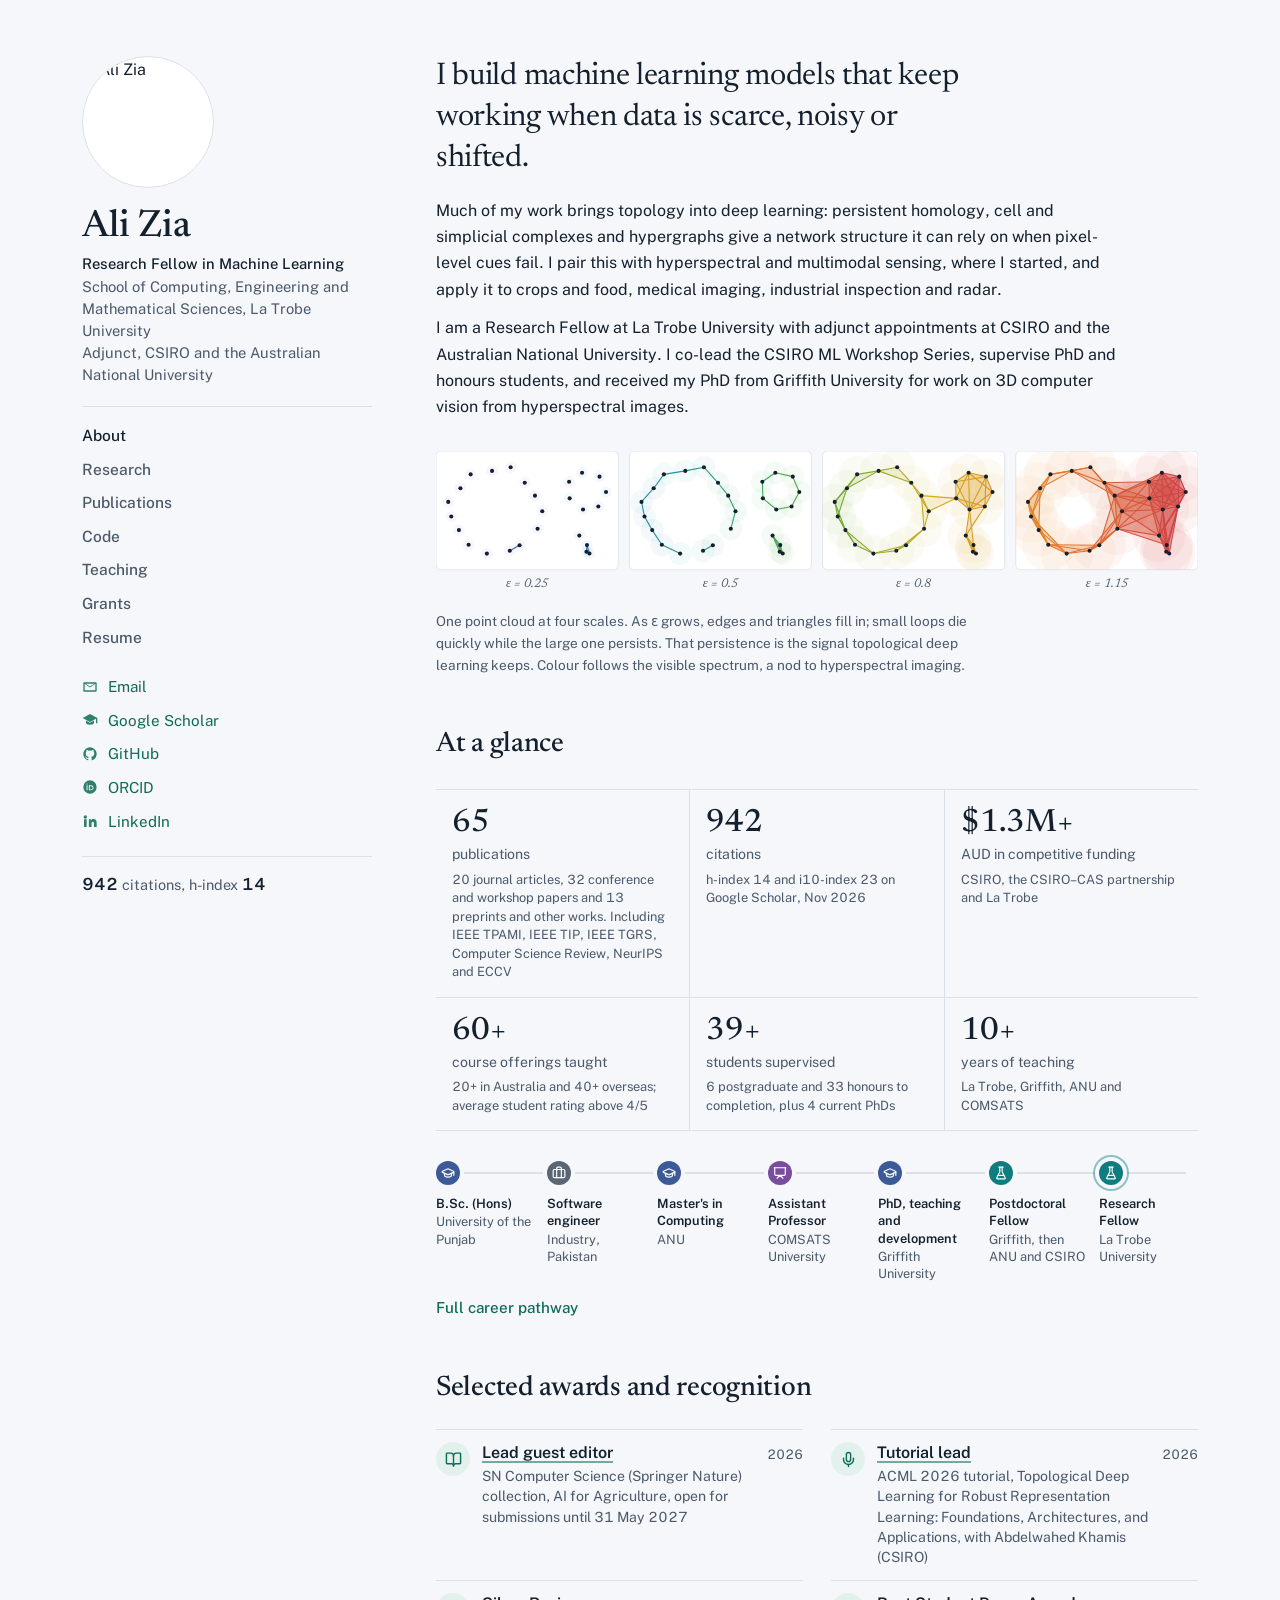
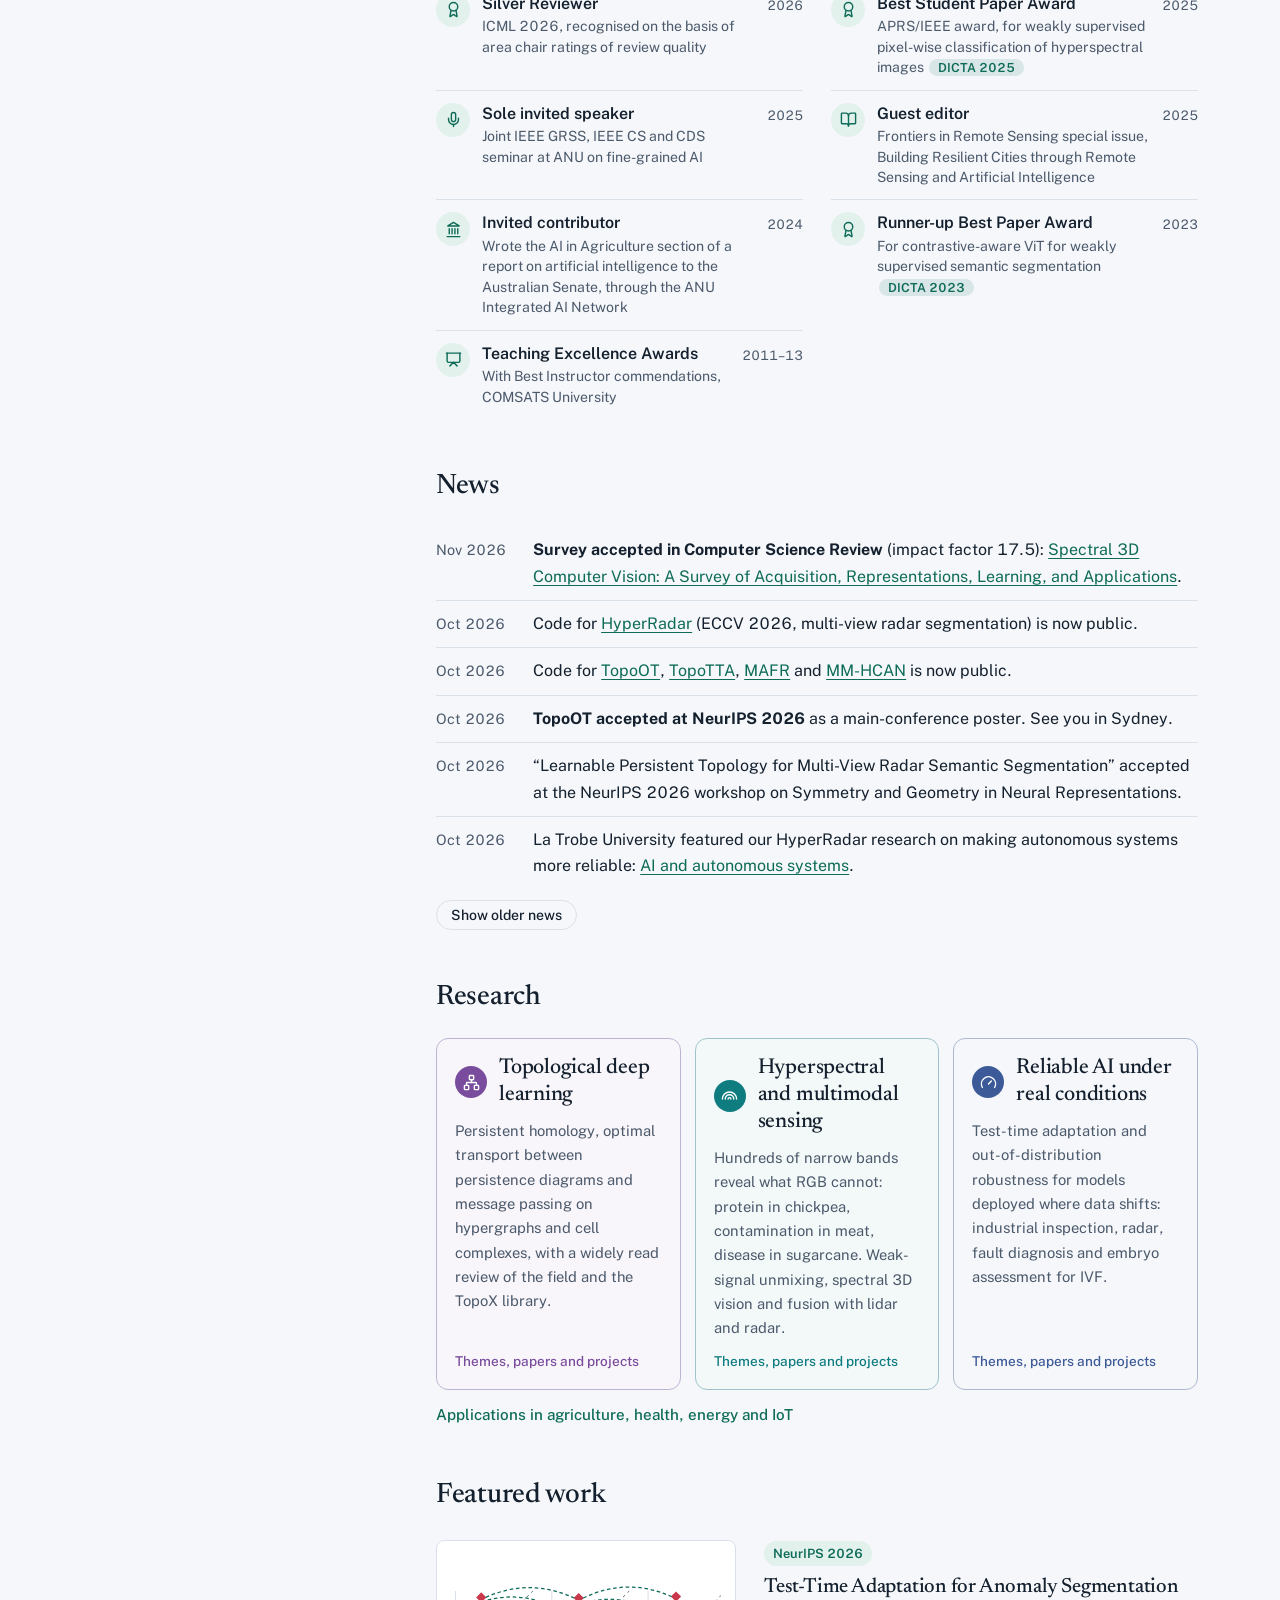
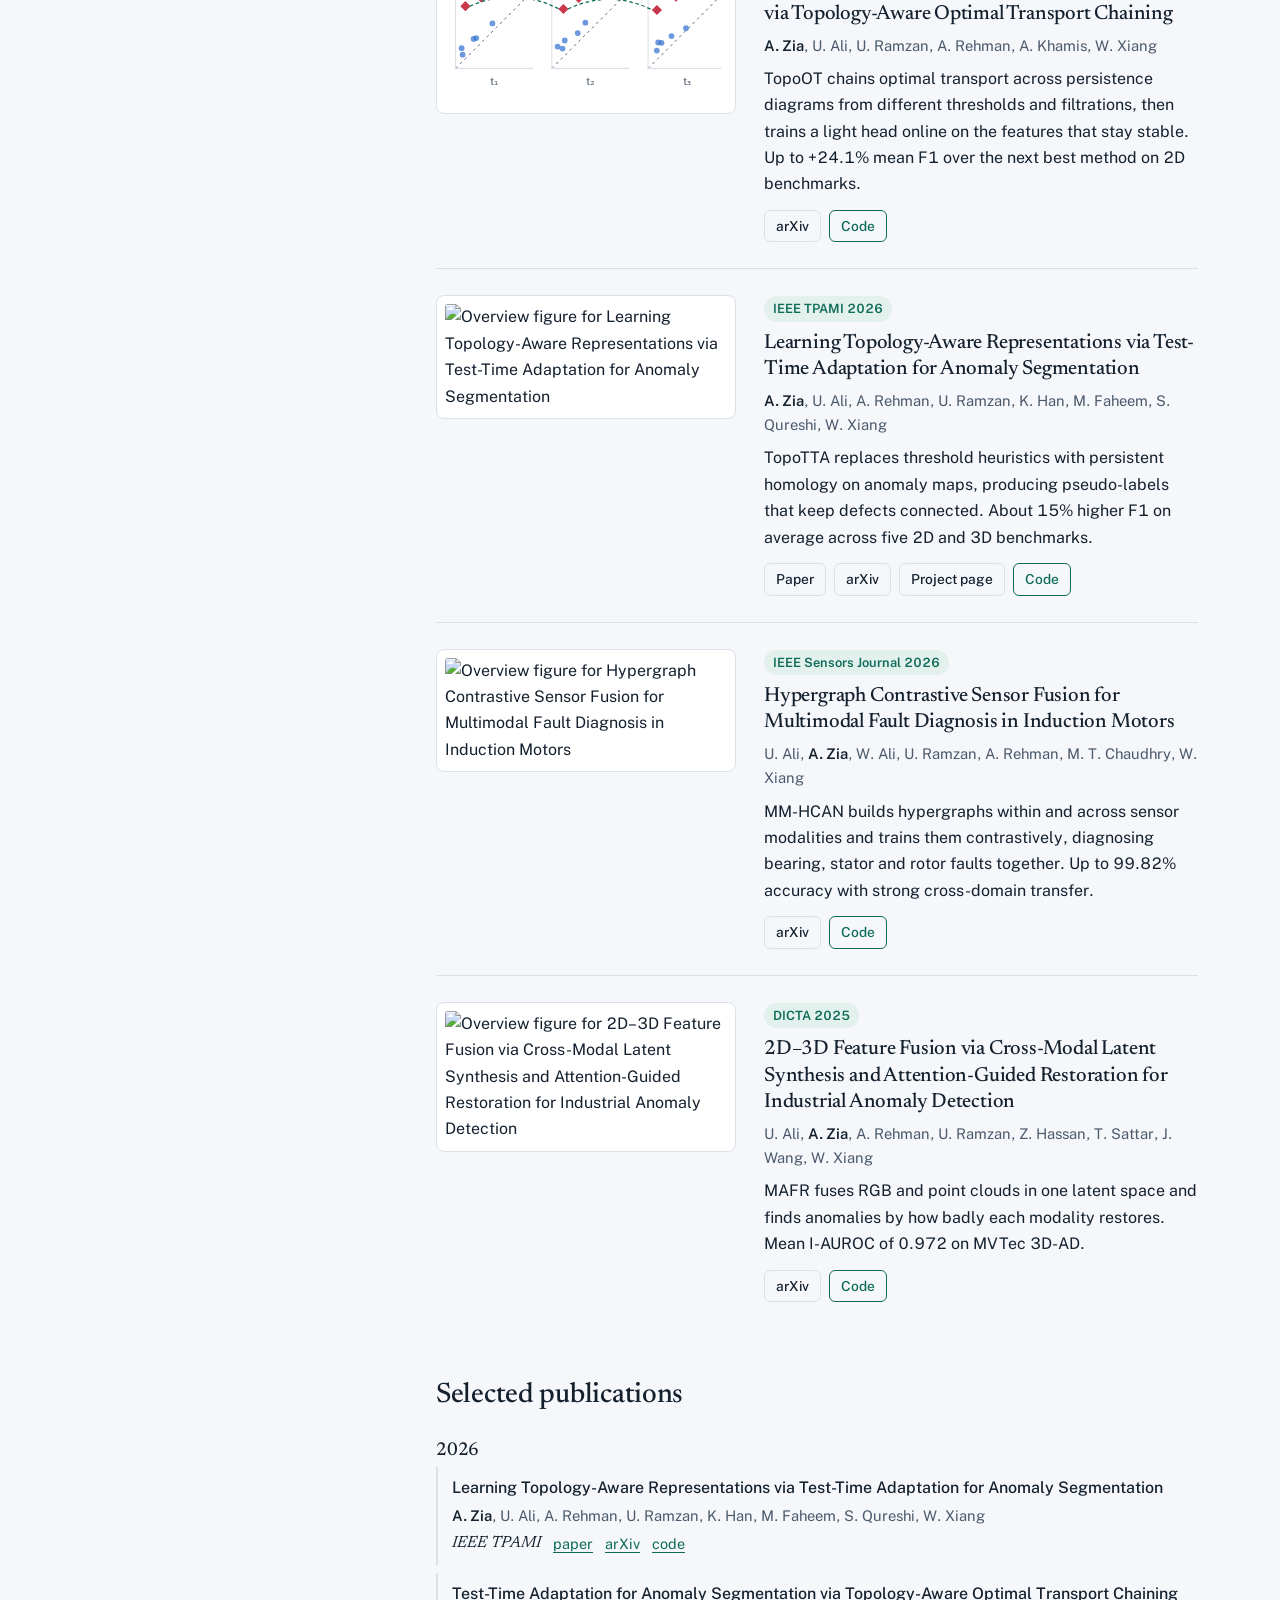
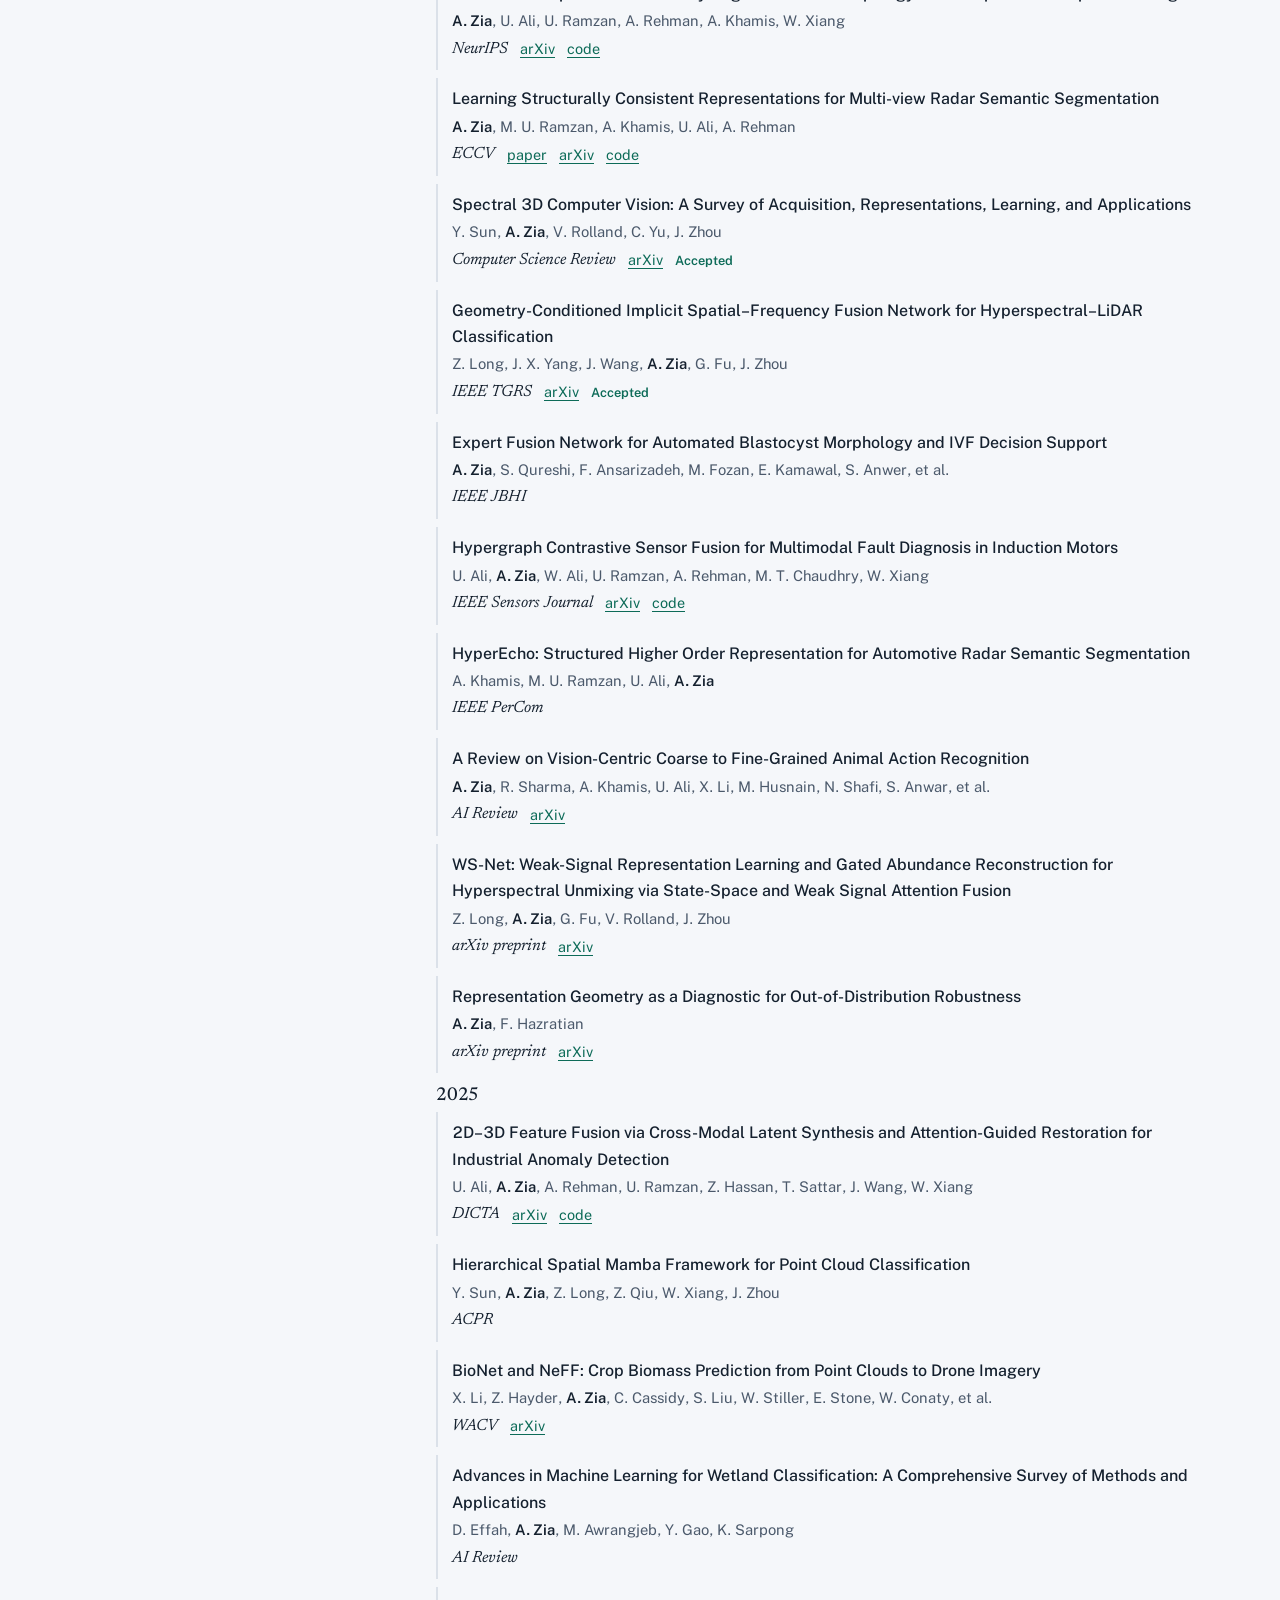
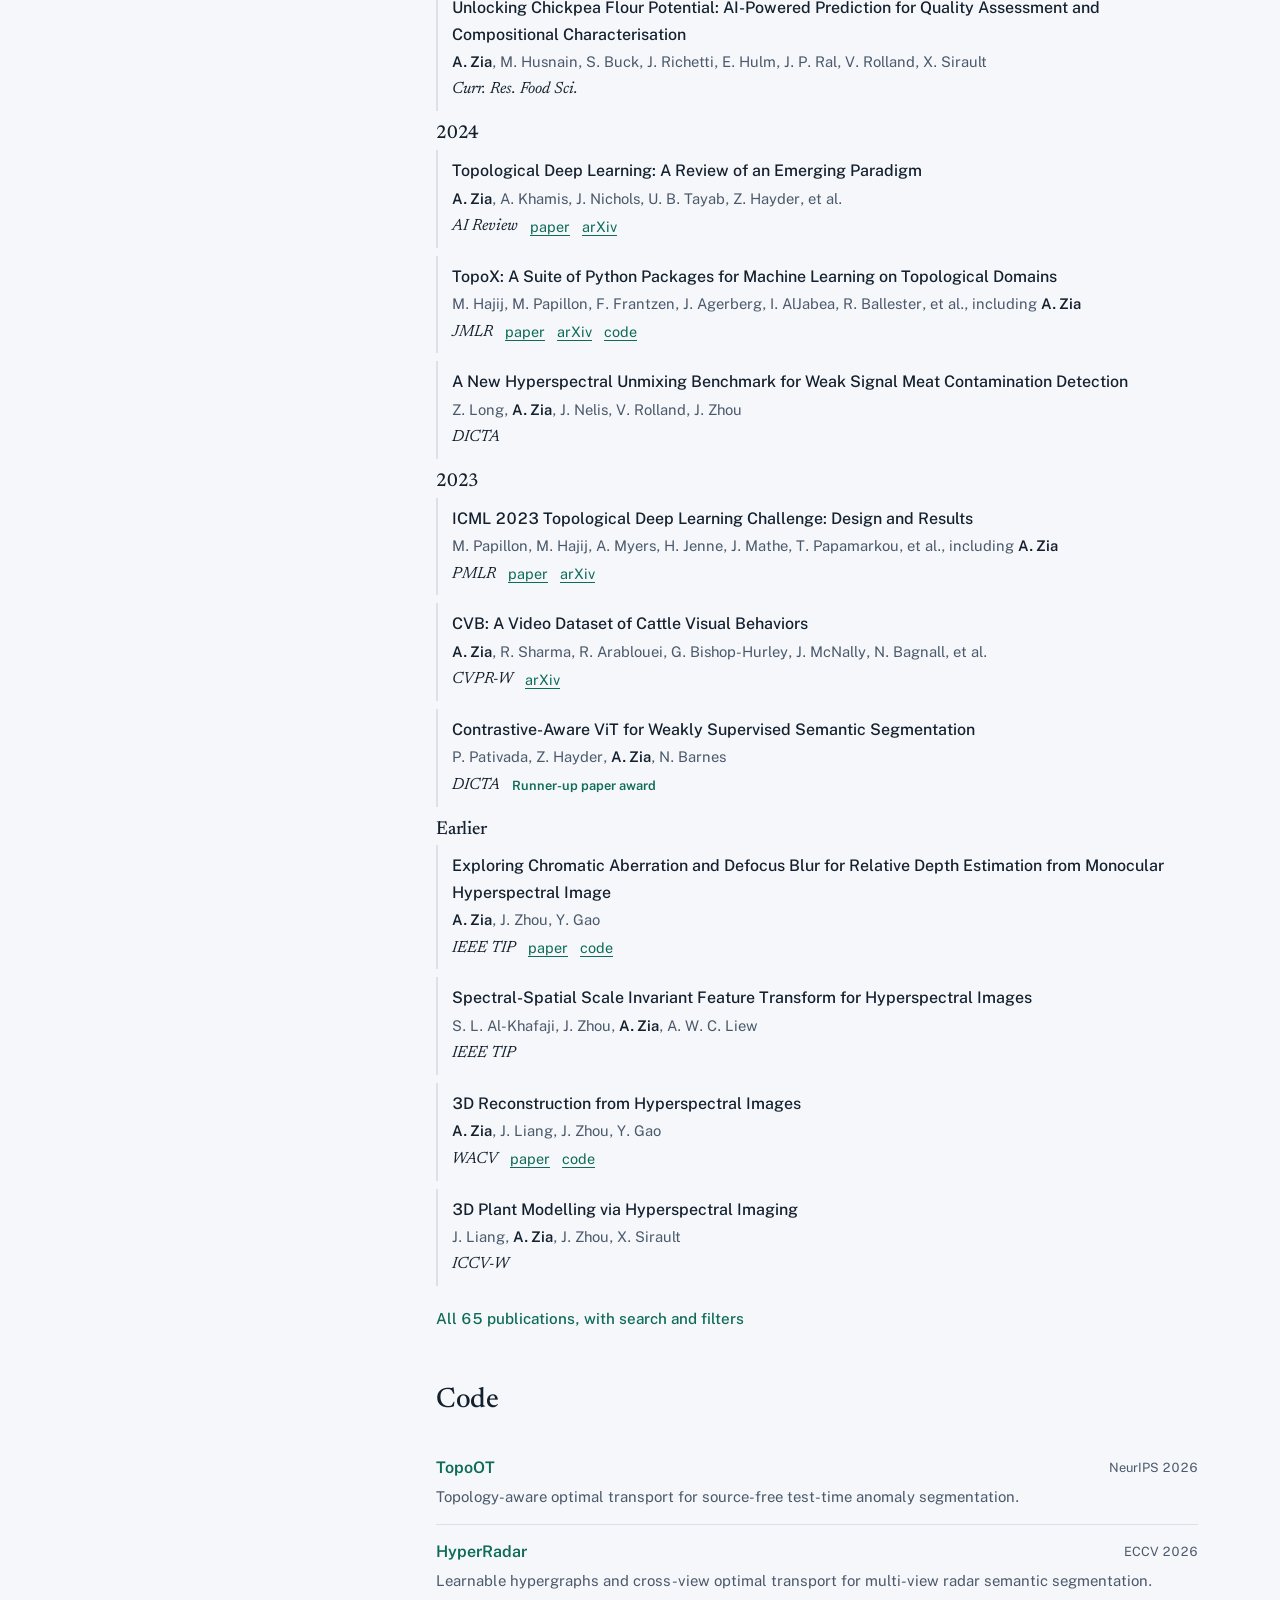
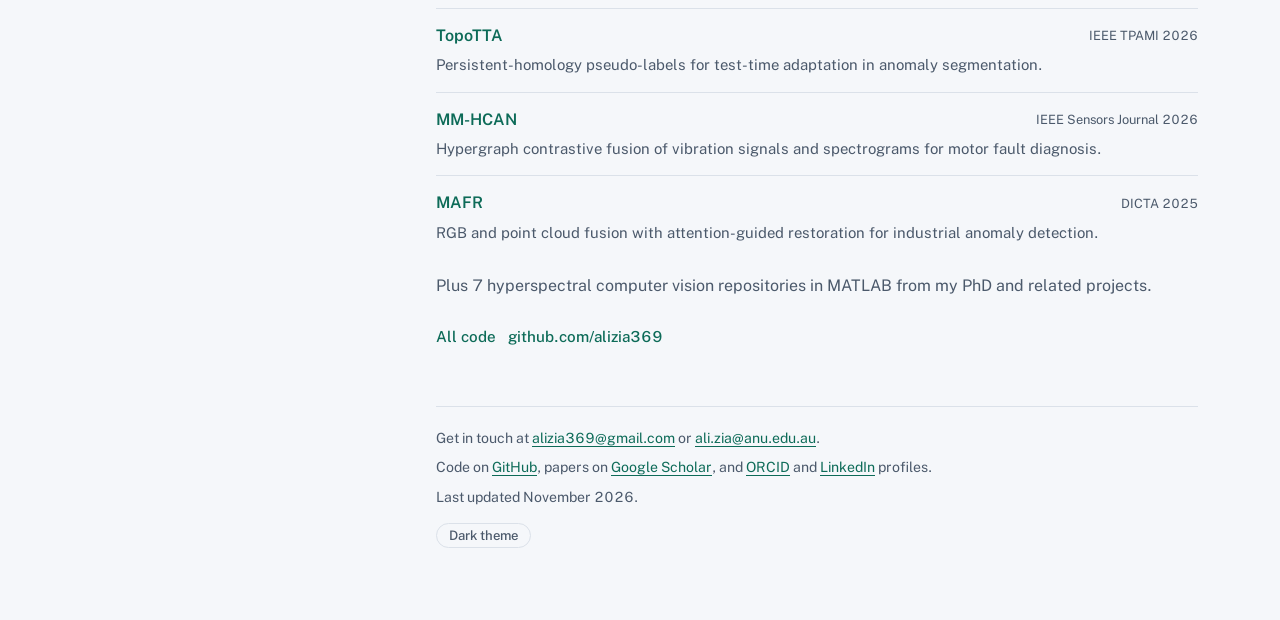
==== commit 7908711f: "Publications: HICSS-60 pollen-risk paper, Frontiers editorial, final TopoOT title; news: La Trobe fe" ====
--- a/index.html
+++ b/index.html
@@ -616,7 +616,7 @@
 
     <section id="glance" aria-labelledby="glance-h">
       <h2 id="glance-h">At a glance</h2>
-      <div class="tiles t3" role="group" aria-label="Research and teaching in numbers"><div class="tile"><b><span data-count="63" data-decimals="0" data-prefix="" data-suffix="">63</span></b><span class="l">publications</span><span class="d">20 journal articles, 31 conference and workshop papers and 12 preprints and other works. Including IEEE TPAMI, IEEE TIP, IEEE TGRS, Computer Science Review, NeurIPS and ECCV</span></div><div class="tile"><b><span data-count="942" data-decimals="0" data-prefix="" data-suffix="">942</span></b><span class="l">citations</span><span class="d">h-index 14 and i10-index 23 on Google Scholar, Nov 2026</span></div><div class="tile"><b><span data-count="1.3" data-decimals="1" data-prefix="$" data-suffix="M+">$1.3M+</span></b><span class="l">AUD in competitive funding</span><span class="d">CSIRO, the CSIRO–CAS partnership and La Trobe</span></div><div class="tile"><b><span data-count="60" data-decimals="0" data-prefix="" data-suffix="+">60+</span></b><span class="l">course offerings taught</span><span class="d">20+ in Australia and 40+ overseas; average student rating above 4/5</span></div><div class="tile"><b><span data-count="39" data-decimals="0" data-prefix="" data-suffix="+">39+</span></b><span class="l">students supervised</span><span class="d">6 postgraduate and 33 honours to completion, plus 4 current PhDs</span></div><div class="tile"><b><span data-count="10" data-decimals="0" data-prefix="" data-suffix="+">10+</span></b><span class="l">years of teaching</span><span class="d">La Trobe, Griffith, ANU and COMSATS</span></div></div>
+      <div class="tiles t3" role="group" aria-label="Research and teaching in numbers"><div class="tile"><b><span data-count="65" data-decimals="0" data-prefix="" data-suffix="">65</span></b><span class="l">publications</span><span class="d">20 journal articles, 32 conference and workshop papers and 13 preprints and other works. Including IEEE TPAMI, IEEE TIP, IEEE TGRS, Computer Science Review, NeurIPS and ECCV</span></div><div class="tile"><b><span data-count="942" data-decimals="0" data-prefix="" data-suffix="">942</span></b><span class="l">citations</span><span class="d">h-index 14 and i10-index 23 on Google Scholar, Nov 2026</span></div><div class="tile"><b><span data-count="1.3" data-decimals="1" data-prefix="$" data-suffix="M+">$1.3M+</span></b><span class="l">AUD in competitive funding</span><span class="d">CSIRO, the CSIRO–CAS partnership and La Trobe</span></div><div class="tile"><b><span data-count="60" data-decimals="0" data-prefix="" data-suffix="+">60+</span></b><span class="l">course offerings taught</span><span class="d">20+ in Australia and 40+ overseas; average student rating above 4/5</span></div><div class="tile"><b><span data-count="39" data-decimals="0" data-prefix="" data-suffix="+">39+</span></b><span class="l">students supervised</span><span class="d">6 postgraduate and 33 honours to completion, plus 4 current PhDs</span></div><div class="tile"><b><span data-count="10" data-decimals="0" data-prefix="" data-suffix="+">10+</span></b><span class="l">years of teaching</span><span class="d">La Trobe, Griffith, ANU and COMSATS</span></div></div>
       <div class="mini-path" data-reveal><ol class="milestones" aria-label="Career milestones"><li data-cat="edu" style="--i:0"><span class="badge"><svg aria-hidden="true" focusable="false" stroke="currentColor" fill="none" stroke-width="2" viewBox="0 0 24 24" stroke-linecap="round" stroke-linejoin="round" xmlns="http://www.w3.org/2000/svg"><path d="M21.42 10.922a1 1 0 0 0-.019-1.838L12.83 5.18a2 2 0 0 0-1.66 0L2.6 9.08a1 1 0 0 0 0 1.832l8.57 3.908a2 2 0 0 0 1.66 0z"></path><path d="M22 10v6"></path><path d="M6 12.5V16a6 3 0 0 0 12 0v-3.5"></path></svg><span class="sr">Education</span></span><span class="r">B.Sc. (Hons)</span><span class="o">University of the Punjab</span></li><li data-cat="ind" style="--i:1"><span class="badge"><svg aria-hidden="true" focusable="false" stroke="currentColor" fill="none" stroke-width="2" viewBox="0 0 24 24" stroke-linecap="round" stroke-linejoin="round" xmlns="http://www.w3.org/2000/svg"><path d="M16 20V4a2 2 0 0 0-2-2h-4a2 2 0 0 0-2 2v16"></path><rect width="20" height="14" x="2" y="6" rx="2"></rect></svg><span class="sr">Industry</span></span><span class="r">Software engineer</span><span class="o">Industry, Pakistan</span></li><li data-cat="edu" style="--i:2"><span class="badge"><svg aria-hidden="true" focusable="false" stroke="currentColor" fill="none" stroke-width="2" viewBox="0 0 24 24" stroke-linecap="round" stroke-linejoin="round" xmlns="http://www.w3.org/2000/svg"><path d="M21.42 10.922a1 1 0 0 0-.019-1.838L12.83 5.18a2 2 0 0 0-1.66 0L2.6 9.08a1 1 0 0 0 0 1.832l8.57 3.908a2 2 0 0 0 1.66 0z"></path><path d="M22 10v6"></path><path d="M6 12.5V16a6 3 0 0 0 12 0v-3.5"></path></svg><span class="sr">Education</span></span><span class="r">Master&#x27;s in Computing</span><span class="o">ANU</span></li><li data-cat="acad" style="--i:3"><span class="badge"><svg aria-hidden="true" focusable="false" stroke="currentColor" fill="none" stroke-width="2" viewBox="0 0 24 24" stroke-linecap="round" stroke-linejoin="round" xmlns="http://www.w3.org/2000/svg"><path d="M2 3h20"></path><path d="M21 3v11a2 2 0 0 1-2 2H5a2 2 0 0 1-2-2V3"></path><path d="m7 21 5-5 5 5"></path></svg><span class="sr">Academic and teaching</span></span><span class="r">Assistant Professor</span><span class="o">COMSATS University</span></li><li data-cat="edu" style="--i:4"><span class="badge"><svg aria-hidden="true" focusable="false" stroke="currentColor" fill="none" stroke-width="2" viewBox="0 0 24 24" stroke-linecap="round" stroke-linejoin="round" xmlns="http://www.w3.org/2000/svg"><path d="M21.42 10.922a1 1 0 0 0-.019-1.838L12.83 5.18a2 2 0 0 0-1.66 0L2.6 9.08a1 1 0 0 0 0 1.832l8.57 3.908a2 2 0 0 0 1.66 0z"></path><path d="M22 10v6"></path><path d="M6 12.5V16a6 3 0 0 0 12 0v-3.5"></path></svg><span class="sr">Education</span></span><span class="r">PhD, teaching and development</span><span class="o">Griffith University</span></li><li data-cat="res" style="--i:5"><span class="badge"><svg aria-hidden="true" focusable="false" stroke="currentColor" fill="none" stroke-width="2" viewBox="0 0 24 24" stroke-linecap="round" stroke-linejoin="round" xmlns="http://www.w3.org/2000/svg"><path d="M10 2v7.527a2 2 0 0 1-.211.896L4.72 20.55a1 1 0 0 0 .9 1.45h12.76a1 1 0 0 0 .9-1.45l-5.069-10.127A2 2 0 0 1 14 9.527V2"></path><path d="M8.5 2h7"></path><path d="M7 16h10"></path></svg><span class="sr">Industry and academic research</span></span><span class="r">Postdoctoral Fellow</span><span class="o">Griffith, then ANU and CSIRO</span></li><li data-cat="res" class="current" style="--i:6"><span class="badge"><svg aria-hidden="true" focusable="false" stroke="currentColor" fill="none" stroke-width="2" viewBox="0 0 24 24" stroke-linecap="round" stroke-linejoin="round" xmlns="http://www.w3.org/2000/svg"><path d="M10 2v7.527a2 2 0 0 1-.211.896L4.72 20.55a1 1 0 0 0 .9 1.45h12.76a1 1 0 0 0 .9-1.45l-5.069-10.127A2 2 0 0 1 14 9.527V2"></path><path d="M8.5 2h7"></path><path d="M7 16h10"></path></svg><span class="sr">Industry and academic research</span></span><span class="r">Research Fellow<span class="sr">(current role)</span></span><span class="o">La Trobe University</span></li></ol></div>
       <a class="more-link" href="/resume/#pathway">Full career pathway</a>
     </section>
@@ -628,7 +628,7 @@
 
     <section id="news">
       <h2>News</h2>
-      <ul class="news" id="news-list"><li><time datetime="2026-11">Nov 2026</time><span><strong>Survey accepted in Computer Science Review</strong> (impact factor 17.5): <a href="/publications/#p-spectral-3d-computer-vision-a-survey-of-acquisition">Spectral 3D Computer Vision: A Survey of Acquisition, Representations, Learning, and Applications</a>.</span></li><li><time datetime="2026-10">Oct 2026</time><span>Code for <a href="https://github.com/alizia369/HyperRadar">HyperRadar</a> (ECCV 2026, multi-view radar segmentation) is now public.</span></li><li><time datetime="2026-10">Oct 2026</time><span>Code for <a href="https://github.com/alizia369/TopoOT">TopoOT</a>, <a href="https://github.com/alizia369/TopoTTA">TopoTTA</a>, <a href="https://github.com/alizia369/MAFR">MAFR</a> and <a href="https://github.com/alizia369/MM-HCAN">MM-HCAN</a> is now public.</span></li><li><time datetime="2026-10">Oct 2026</time><span><strong>TopoOT accepted at NeurIPS 2026</strong> as a main-conference poster. See you in Sydney.</span></li><li><time datetime="2026-10">Oct 2026</time><span>“Learnable Persistent Topology for Multi-View Radar Semantic Segmentation” accepted at the NeurIPS 2026 workshop on Symmetry and Geometry in Neural Representations.</span></li><li><time datetime="2026">2026</time><span>Our tutorial <a href="https://alizia369.github.io/acml2026-tdl/">Topological Deep Learning for Robust Representation Learning</a> was accepted at ACML 2026 (Melbourne, 1 December), with Usman Ali and Abdelwahed Khamis.</span></li><li class="more"><time datetime="2026">2026</time><span><strong><a href="https://doi.org/10.1109/TPAMI.2026.3710196">TopoTTA</a> published in IEEE TPAMI.</strong></span></li><li class="more"><time datetime="2026">2026</time><span>Papers at ECCV 2026 (structurally consistent multi-view radar segmentation) and IEEE JBHI (expert fusion for blastocyst assessment and IVF decision support).</span></li><li class="more"><time datetime="2026">2026</time><span>MM-HCAN published in the IEEE Sensors Journal; HyperEcho, on higher-order representations for automotive radar, at IEEE PerCom 2026.</span></li><li class="more"><time datetime="2026">2026</time><span>Seed funding as lead for SpectraResist-AI, detecting herbicide resistance in ryegrass, and a La Trobe Research Infrastructure grant for a high-speed camera.</span></li><li class="more"><time datetime="2025">2025</time><span>MAFR and Split-Fuse-Transport at DICTA 2025; Hierarchical Spatial Mamba at ACPR 2025; BioNet and NeFF at WACV 2025.</span></li><li class="more"><time datetime="2024">2024</time><span>Our review of topological deep learning appeared in Artificial Intelligence Review, and TopoX in the Journal of Machine Learning Research.</span></li><li class="more"><time datetime="2023">2023</time><span>Runner-up paper award at DICTA 2023 for contrastive-aware ViT for weakly supervised segmentation.</span></li></ul>
+      <ul class="news" id="news-list"><li><time datetime="2026-11">Nov 2026</time><span><strong>Survey accepted in Computer Science Review</strong> (impact factor 17.5): <a href="/publications/#p-spectral-3d-computer-vision-a-survey-of-acquisition">Spectral 3D Computer Vision: A Survey of Acquisition, Representations, Learning, and Applications</a>.</span></li><li><time datetime="2026-10">Oct 2026</time><span>Code for <a href="https://github.com/alizia369/HyperRadar">HyperRadar</a> (ECCV 2026, multi-view radar segmentation) is now public.</span></li><li><time datetime="2026-10">Oct 2026</time><span>Code for <a href="https://github.com/alizia369/TopoOT">TopoOT</a>, <a href="https://github.com/alizia369/TopoTTA">TopoTTA</a>, <a href="https://github.com/alizia369/MAFR">MAFR</a> and <a href="https://github.com/alizia369/MM-HCAN">MM-HCAN</a> is now public.</span></li><li><time datetime="2026-10">Oct 2026</time><span><strong>TopoOT accepted at NeurIPS 2026</strong> as a main-conference poster. See you in Sydney.</span></li><li><time datetime="2026-10">Oct 2026</time><span>“Learnable Persistent Topology for Multi-View Radar Semantic Segmentation” accepted at the NeurIPS 2026 workshop on Symmetry and Geometry in Neural Representations.</span></li><li><time datetime="2026-10">Oct 2026</time><span>La Trobe University featured our HyperRadar research on making autonomous systems more reliable: <a href="https://www.latrobe.edu.au/news/announcements/2026/ai-and-autonomous-systems">AI and autonomous systems</a>.</span></li><li class="more"><time datetime="2026-09">Sep 2026</time><span>Paper with Zaid Sako and Nilmini Wickramasinghe accepted at HICSS-60: <a href="/publications/#p-context-aware-ai-for-localised-pollen-risk-guidance-in">Context-Aware AI for Localised Pollen-Risk Guidance in Asthma Self-Management</a>.</span></li><li class="more"><time datetime="2026-09">Sep 2026</time><span>Editorial published in Frontiers in Remote Sensing: <a href="https://doi.org/10.3389/frsen.2026.1991820">Building resilient cities with remote sensing and AI</a>, closing the Research Topic I co-edited.</span></li><li class="more"><time datetime="2026-08">Aug 2026</time><span>La Trobe University featured our work on higher-order, structure-aware AI: <a href="https://www.latrobe.edu.au/news/announcements/2026/ai-systems-and-real-world-data">AI systems and real-world data</a>.</span></li><li class="more"><time datetime="2026">2026</time><span>Our tutorial <a href="https://alizia369.github.io/acml2026-tdl/">Topological Deep Learning for Robust Representation Learning</a> was accepted at ACML 2026 (Melbourne, 1 December), with Usman Ali and Abdelwahed Khamis.</span></li><li class="more"><time datetime="2026">2026</time><span><strong><a href="https://doi.org/10.1109/TPAMI.2026.3710196">TopoTTA</a> published in IEEE TPAMI.</strong></span></li><li class="more"><time datetime="2026">2026</time><span>Papers at ECCV 2026 (structurally consistent multi-view radar segmentation) and IEEE JBHI (expert fusion for blastocyst assessment and IVF decision support).</span></li><li class="more"><time datetime="2026">2026</time><span>MM-HCAN published in the IEEE Sensors Journal; HyperEcho, on higher-order representations for automotive radar, at IEEE PerCom 2026.</span></li><li class="more"><time datetime="2026">2026</time><span>Seed funding as lead for SpectraResist-AI, detecting herbicide resistance in ryegrass, and a La Trobe Research Infrastructure grant for a high-speed camera.</span></li><li class="more"><time datetime="2025">2025</time><span>MAFR and Split-Fuse-Transport at DICTA 2025; Hierarchical Spatial Mamba at ACPR 2025; BioNet and NeFF at WACV 2025.</span></li><li class="more"><time datetime="2024">2024</time><span>Our review of topological deep learning appeared in Artificial Intelligence Review, and TopoX in the Journal of Machine Learning Research.</span></li><li class="more"><time datetime="2023">2023</time><span>Runner-up paper award at DICTA 2023 for contrastive-aware ViT for weakly supervised segmentation.</span></li></ul>
       <button class="toggle" type="button" aria-expanded="false" aria-controls="news-list" id="news-toggle">Show older news</button>
     </section>
 
@@ -675,13 +675,13 @@
 <path d="M129.9,60.0 Q176.8,38.0 223.8,61.1" fill="none" stroke="#0d6b58" stroke-width="1.4" stroke-dasharray="4 3" class="ot"/>
 <path d="M38.6,47.1 Q87.7,25.1 136.9,47.8" fill="none" stroke="#0d6b58" stroke-width="1.4" stroke-dasharray="4 3" class="ot"/>
 <path d="M146.9,47.8 Q195.9,24.2 245.0,46.2" fill="none" stroke="#0d6b58" stroke-width="1.4" stroke-dasharray="4 3" class="ot"/>
-</svg></div><div><span class="venue">NeurIPS 2026</span><h3>Topology-Aware Optimal Transport for Source-Free Test-Time Adaptation in Anomaly Segmentation</h3><p class="authors"><b class="me">A. Zia</b>, U. Ali, U. Ramzan, A. Rehman, A. Khamis, W. Xiang</p><p class="what">TopoOT chains optimal transport across persistence diagrams from different thresholds and filtrations, then trains a light head online on the features that stay stable. Up to +24.1% mean F1 over the next best method on 2D benchmarks.</p><div class="actions"><a href="https://arxiv.org/abs/2601.20333">arXiv</a><a class="code" href="https://github.com/alizia369/TopoOT">Code</a></div></div></article><article class="feat"><div class="feat-fig"><img src="/assets/img/topotta-arch.jpg" alt="Overview figure for Learning Topology-Aware Representations via Test-Time Adaptation for Anomaly Segmentation" loading="lazy"></div><div><span class="venue">IEEE TPAMI 2026</span><h3>Learning Topology-Aware Representations via Test-Time Adaptation for Anomaly Segmentation</h3><p class="authors"><b class="me">A. Zia</b>, U. Ali, A. Rehman, U. Ramzan, K. Han, M. Faheem, S. Qureshi, W. Xiang</p><p class="what">TopoTTA replaces threshold heuristics with persistent homology on anomaly maps, producing pseudo-labels that keep defects connected. About 15% higher F1 on average across five 2D and 3D benchmarks.</p><div class="actions"><a href="https://doi.org/10.1109/TPAMI.2026.3710196">Paper</a><a href="https://arxiv.org/abs/2606.28268">arXiv</a><a href="https://topotta.github.io">Project page</a><a class="code" href="https://github.com/alizia369/TopoTTA">Code</a></div></div></article><article class="feat"><div class="feat-fig"><img src="/assets/img/mmhcan.jpg" alt="Overview figure for Hypergraph Contrastive Sensor Fusion for Multimodal Fault Diagnosis in Induction Motors" loading="lazy"></div><div><span class="venue">IEEE Sensors Journal 2026</span><h3>Hypergraph Contrastive Sensor Fusion for Multimodal Fault Diagnosis in Induction Motors</h3><p class="authors">U. Ali, <b class="me">A. Zia</b>, W. Ali, U. Ramzan, A. Rehman, M. T. Chaudhry, W. Xiang</p><p class="what">MM-HCAN builds hypergraphs within and across sensor modalities and trains them contrastively, diagnosing bearing, stator and rotor faults together. Up to 99.82% accuracy with strong cross-domain transfer.</p><div class="actions"><a href="https://arxiv.org/abs/2510.15547">arXiv</a><a class="code" href="https://github.com/alizia369/MM-HCAN">Code</a></div></div></article><article class="feat"><div class="feat-fig"><img src="/assets/img/mafr.jpg" alt="Overview figure for 2D–3D Feature Fusion via Cross-Modal Latent Synthesis and Attention-Guided Restoration for Industrial Anomaly Detection" loading="lazy"></div><div><span class="venue">DICTA 2025</span><h3>2D–3D Feature Fusion via Cross-Modal Latent Synthesis and Attention-Guided Restoration for Industrial Anomaly Detection</h3><p class="authors">U. Ali, <b class="me">A. Zia</b>, A. Rehman, U. Ramzan, Z. Hassan, T. Sattar, J. Wang, W. Xiang</p><p class="what">MAFR fuses RGB and point clouds in one latent space and finds anomalies by how badly each modality restores. Mean I-AUROC of 0.972 on MVTec 3D-AD.</p><div class="actions"><a href="https://arxiv.org/abs/2510.21793">arXiv</a><a class="code" href="https://github.com/alizia369/MAFR">Code</a></div></div></article>
+</svg></div><div><span class="venue">NeurIPS 2026</span><h3>Test-Time Adaptation for Anomaly Segmentation via Topology-Aware Optimal Transport Chaining</h3><p class="authors"><b class="me">A. Zia</b>, U. Ali, U. Ramzan, A. Rehman, A. Khamis, W. Xiang</p><p class="what">TopoOT chains optimal transport across persistence diagrams from different thresholds and filtrations, then trains a light head online on the features that stay stable. Up to +24.1% mean F1 over the next best method on 2D benchmarks.</p><div class="actions"><a href="https://arxiv.org/abs/2601.20333">arXiv</a><a class="code" href="https://github.com/alizia369/TopoOT">Code</a></div></div></article><article class="feat"><div class="feat-fig"><img src="/assets/img/topotta-arch.jpg" alt="Overview figure for Learning Topology-Aware Representations via Test-Time Adaptation for Anomaly Segmentation" loading="lazy"></div><div><span class="venue">IEEE TPAMI 2026</span><h3>Learning Topology-Aware Representations via Test-Time Adaptation for Anomaly Segmentation</h3><p class="authors"><b class="me">A. Zia</b>, U. Ali, A. Rehman, U. Ramzan, K. Han, M. Faheem, S. Qureshi, W. Xiang</p><p class="what">TopoTTA replaces threshold heuristics with persistent homology on anomaly maps, producing pseudo-labels that keep defects connected. About 15% higher F1 on average across five 2D and 3D benchmarks.</p><div class="actions"><a href="https://doi.org/10.1109/TPAMI.2026.3710196">Paper</a><a href="https://arxiv.org/abs/2606.28268">arXiv</a><a href="https://topotta.github.io">Project page</a><a class="code" href="https://github.com/alizia369/TopoTTA">Code</a></div></div></article><article class="feat"><div class="feat-fig"><img src="/assets/img/mmhcan.jpg" alt="Overview figure for Hypergraph Contrastive Sensor Fusion for Multimodal Fault Diagnosis in Induction Motors" loading="lazy"></div><div><span class="venue">IEEE Sensors Journal 2026</span><h3>Hypergraph Contrastive Sensor Fusion for Multimodal Fault Diagnosis in Induction Motors</h3><p class="authors">U. Ali, <b class="me">A. Zia</b>, W. Ali, U. Ramzan, A. Rehman, M. T. Chaudhry, W. Xiang</p><p class="what">MM-HCAN builds hypergraphs within and across sensor modalities and trains them contrastively, diagnosing bearing, stator and rotor faults together. Up to 99.82% accuracy with strong cross-domain transfer.</p><div class="actions"><a href="https://arxiv.org/abs/2510.15547">arXiv</a><a class="code" href="https://github.com/alizia369/MM-HCAN">Code</a></div></div></article><article class="feat"><div class="feat-fig"><img src="/assets/img/mafr.jpg" alt="Overview figure for 2D–3D Feature Fusion via Cross-Modal Latent Synthesis and Attention-Guided Restoration for Industrial Anomaly Detection" loading="lazy"></div><div><span class="venue">DICTA 2025</span><h3>2D–3D Feature Fusion via Cross-Modal Latent Synthesis and Attention-Guided Restoration for Industrial Anomaly Detection</h3><p class="authors">U. Ali, <b class="me">A. Zia</b>, A. Rehman, U. Ramzan, Z. Hassan, T. Sattar, J. Wang, W. Xiang</p><p class="what">MAFR fuses RGB and point clouds in one latent space and finds anomalies by how badly each modality restores. Mean I-AUROC of 0.972 on MVTec 3D-AD.</p><div class="actions"><a href="https://arxiv.org/abs/2510.21793">arXiv</a><a class="code" href="https://github.com/alizia369/MAFR">Code</a></div></div></article>
     </section>
 
     <section id="selected">
       <h2>Selected publications</h2>
-      <h3 class="year">2026</h3><ul class="pubs"><li class="pub"><span class="t">Learning Topology-Aware Representations via Test-Time Adaptation for Anomaly Segmentation</span><span class="a"><b class="me">A. Zia</b>, U. Ali, A. Rehman, U. Ramzan, K. Han, M. Faheem, S. Qureshi, W. Xiang</span><span class="meta"><span class="v">IEEE TPAMI</span><a href="https://doi.org/10.1109/TPAMI.2026.3710196">paper</a> <a href="https://arxiv.org/abs/2606.28268">arXiv</a> <a href="https://github.com/alizia369/TopoTTA">code</a></span></li><li class="pub"><span class="t">Topology-Aware Optimal Transport for Source-Free Test-Time Adaptation in Anomaly Segmentation</span><span class="a"><b class="me">A. Zia</b>, U. Ali, U. Ramzan, A. Rehman, A. Khamis, W. Xiang</span><span class="meta"><span class="v">NeurIPS</span><a href="https://arxiv.org/abs/2601.20333">arXiv</a> <a href="https://github.com/alizia369/TopoOT">code</a></span></li><li class="pub"><span class="t">Learning Structurally Consistent Representations for Multi-view Radar Semantic Segmentation</span><span class="a"><b class="me">A. Zia</b>, M. U. Ramzan, A. Khamis, U. Ali, A. Rehman</span><span class="meta"><span class="v">ECCV</span><a href="https://eccv.ecva.net/virtual/2026/poster/5805">paper</a> <a href="https://arxiv.org/abs/2606.31609">arXiv</a> <a href="https://github.com/alizia369/HyperRadar">code</a></span></li><li class="pub"><span class="t">Spectral 3D Computer Vision: A Survey of Acquisition, Representations, Learning, and Applications</span><span class="a">Y. Sun, <b class="me">A. Zia</b>, V. Rolland, C. Yu, J. Zhou</span><span class="meta"><span class="v">Computer Science Review</span><a href="https://arxiv.org/abs/2302.08054">arXiv</a> <span class="award">Accepted</span></span></li><li class="pub"><span class="t">Geometry-Conditioned Implicit Spatial–Frequency Fusion Network for Hyperspectral–LiDAR Classification</span><span class="a">Z. Long, J. X. Yang, J. Wang, <b class="me">A. Zia</b>, G. Fu, J. Zhou</span><span class="meta"><span class="v">IEEE TGRS</span><a href="https://arxiv.org/abs/2605.14239">arXiv</a> <span class="award">Accepted</span></span></li><li class="pub"><span class="t">Expert Fusion Network for Automated Blastocyst Morphology and IVF Decision Support</span><span class="a"><b class="me">A. Zia</b>, S. Qureshi, F. Ansarizadeh, M. Fozan, E. Kamawal, S. Anwer, et al.</span><span class="meta"><span class="v">IEEE JBHI</span></span></li><li class="pub"><span class="t">Hypergraph Contrastive Sensor Fusion for Multimodal Fault Diagnosis in Induction Motors</span><span class="a">U. Ali, <b class="me">A. Zia</b>, W. Ali, U. Ramzan, A. Rehman, M. T. Chaudhry, W. Xiang</span><span class="meta"><span class="v">IEEE Sensors Journal</span><a href="https://arxiv.org/abs/2510.15547">arXiv</a> <a href="https://github.com/alizia369/MM-HCAN">code</a></span></li><li class="pub"><span class="t">HyperEcho: Structured Higher Order Representation for Automotive Radar Semantic Segmentation</span><span class="a">A. Khamis, M. U. Ramzan, U. Ali, <b class="me">A. Zia</b></span><span class="meta"><span class="v">IEEE PerCom</span></span></li><li class="pub"><span class="t">A Review on Vision-Centric Coarse to Fine-Grained Animal Action Recognition</span><span class="a"><b class="me">A. Zia</b>, R. Sharma, A. Khamis, U. Ali, X. Li, M. Husnain, N. Shafi, S. Anwar, et al.</span><span class="meta"><span class="v">AI Review</span><a href="https://arxiv.org/abs/2506.01214">arXiv</a></span></li><li class="pub"><span class="t">WS-Net: Weak-Signal Representation Learning and Gated Abundance Reconstruction for Hyperspectral Unmixing via State-Space and Weak Signal Attention Fusion</span><span class="a">Z. Long, <b class="me">A. Zia</b>, G. Fu, V. Rolland, J. Zhou</span><span class="meta"><span class="v">arXiv preprint</span><a href="https://arxiv.org/abs/2603.09037">arXiv</a></span></li><li class="pub"><span class="t">Representation Geometry as a Diagnostic for Out-of-Distribution Robustness</span><span class="a"><b class="me">A. Zia</b>, F. Hazratian</span><span class="meta"><span class="v">arXiv preprint</span><a href="https://arxiv.org/abs/2602.03951">arXiv</a></span></li></ul><h3 class="year">2025</h3><ul class="pubs"><li class="pub"><span class="t">2D–3D Feature Fusion via Cross-Modal Latent Synthesis and Attention-Guided Restoration for Industrial Anomaly Detection</span><span class="a">U. Ali, <b class="me">A. Zia</b>, A. Rehman, U. Ramzan, Z. Hassan, T. Sattar, J. Wang, W. Xiang</span><span class="meta"><span class="v">DICTA</span><a href="https://arxiv.org/abs/2510.21793">arXiv</a> <a href="https://github.com/alizia369/MAFR">code</a></span></li><li class="pub"><span class="t">Hierarchical Spatial Mamba Framework for Point Cloud Classification</span><span class="a">Y. Sun, <b class="me">A. Zia</b>, Z. Long, Z. Qiu, W. Xiang, J. Zhou</span><span class="meta"><span class="v">ACPR</span></span></li><li class="pub"><span class="t">BioNet and NeFF: Crop Biomass Prediction from Point Clouds to Drone Imagery</span><span class="a">X. Li, Z. Hayder, <b class="me">A. Zia</b>, C. Cassidy, S. Liu, W. Stiller, E. Stone, W. Conaty, et al.</span><span class="meta"><span class="v">WACV</span><a href="https://arxiv.org/abs/2410.23901">arXiv</a></span></li><li class="pub"><span class="t">Advances in Machine Learning for Wetland Classification: A Comprehensive Survey of Methods and Applications</span><span class="a">D. Effah, <b class="me">A. Zia</b>, M. Awrangjeb, Y. Gao, K. Sarpong</span><span class="meta"><span class="v">AI Review</span></span></li><li class="pub"><span class="t">Unlocking Chickpea Flour Potential: AI-Powered Prediction for Quality Assessment and Compositional Characterisation</span><span class="a"><b class="me">A. Zia</b>, M. Husnain, S. Buck, J. Richetti, E. Hulm, J. P. Ral, V. Rolland, X. Sirault</span><span class="meta"><span class="v">Curr. Res. Food Sci.</span></span></li></ul><h3 class="year">2024</h3><ul class="pubs"><li class="pub"><span class="t">Topological Deep Learning: A Review of an Emerging Paradigm</span><span class="a"><b class="me">A. Zia</b>, A. Khamis, J. Nichols, U. B. Tayab, Z. Hayder, et al.</span><span class="meta"><span class="v">AI Review</span><a href="https://link.springer.com/article/10.1007/s10462-024-10710-9">paper</a> <a href="https://arxiv.org/abs/2302.03836">arXiv</a></span></li><li class="pub"><span class="t">TopoX: A Suite of Python Packages for Machine Learning on Topological Domains</span><span class="a">M. Hajij, M. Papillon, F. Frantzen, J. Agerberg, I. AlJabea, R. Ballester, et al., including <b class="me">A. Zia</b></span><span class="meta"><span class="v">JMLR</span><a href="https://www.jmlr.org/papers/v25/24-0110.html">paper</a> <a href="https://arxiv.org/abs/2402.02441">arXiv</a> <a href="https://github.com/pyt-team">code</a></span></li><li class="pub"><span class="t">A New Hyperspectral Unmixing Benchmark for Weak Signal Meat Contamination Detection</span><span class="a">Z. Long, <b class="me">A. Zia</b>, J. Nelis, V. Rolland, J. Zhou</span><span class="meta"><span class="v">DICTA</span></span></li></ul><h3 class="year">2023</h3><ul class="pubs"><li class="pub"><span class="t">ICML 2023 Topological Deep Learning Challenge: Design and Results</span><span class="a">M. Papillon, M. Hajij, A. Myers, H. Jenne, J. Mathe, T. Papamarkou, et al., including <b class="me">A. Zia</b></span><span class="meta"><span class="v">PMLR</span><a href="https://proceedings.mlr.press/v221/papillon23a.html">paper</a> <a href="https://arxiv.org/abs/2309.15188">arXiv</a></span></li><li class="pub"><span class="t">CVB: A Video Dataset of Cattle Visual Behaviors</span><span class="a"><b class="me">A. Zia</b>, R. Sharma, R. Arablouei, G. Bishop-Hurley, J. McNally, N. Bagnall, et al.</span><span class="meta"><span class="v">CVPR-W</span><a href="https://arxiv.org/abs/2305.16555">arXiv</a></span></li><li class="pub"><span class="t">Contrastive-Aware ViT for Weakly Supervised Semantic Segmentation</span><span class="a">P. Pativada, Z. Hayder, <b class="me">A. Zia</b>, N. Barnes</span><span class="meta"><span class="v">DICTA</span> <span class="award">Runner-up paper award</span></span></li></ul><h3 class="year">Earlier</h3><ul class="pubs"><li class="pub"><span class="t">Exploring Chromatic Aberration and Defocus Blur for Relative Depth Estimation from Monocular Hyperspectral Image</span><span class="a"><b class="me">A. Zia</b>, J. Zhou, Y. Gao</span><span class="meta"><span class="v">IEEE TIP</span><a href="https://doi.org/10.1109/TIP.2021.3072215">paper</a> <a href="https://github.com/alizia369/hsi-chromatic-defocus-depth">code</a></span></li><li class="pub"><span class="t">Spectral-Spatial Scale Invariant Feature Transform for Hyperspectral Images</span><span class="a">S. L. Al-Khafaji, J. Zhou, <b class="me">A. Zia</b>, A. W. C. Liew</span><span class="meta"><span class="v">IEEE TIP</span></span></li><li class="pub"><span class="t">3D Reconstruction from Hyperspectral Images</span><span class="a"><b class="me">A. Zia</b>, J. Liang, J. Zhou, Y. Gao</span><span class="meta"><span class="v">WACV</span><a href="https://doi.org/10.1109/WACV.2015.49">paper</a> <a href="https://github.com/alizia369/hsi-3d-reconstruction">code</a></span></li><li class="pub"><span class="t">3D Plant Modelling via Hyperspectral Imaging</span><span class="a">J. Liang, <b class="me">A. Zia</b>, J. Zhou, X. Sirault</span><span class="meta"><span class="v">ICCV-W</span></span></li></ul>
-      <a class="more-link" href="/publications/">All 63 publications, with search and filters</a>
+      <h3 class="year">2026</h3><ul class="pubs"><li class="pub"><span class="t">Learning Topology-Aware Representations via Test-Time Adaptation for Anomaly Segmentation</span><span class="a"><b class="me">A. Zia</b>, U. Ali, A. Rehman, U. Ramzan, K. Han, M. Faheem, S. Qureshi, W. Xiang</span><span class="meta"><span class="v">IEEE TPAMI</span><a href="https://doi.org/10.1109/TPAMI.2026.3710196">paper</a> <a href="https://arxiv.org/abs/2606.28268">arXiv</a> <a href="https://github.com/alizia369/TopoTTA">code</a></span></li><li class="pub"><span class="t">Test-Time Adaptation for Anomaly Segmentation via Topology-Aware Optimal Transport Chaining</span><span class="a"><b class="me">A. Zia</b>, U. Ali, U. Ramzan, A. Rehman, A. Khamis, W. Xiang</span><span class="meta"><span class="v">NeurIPS</span><a href="https://arxiv.org/abs/2601.20333">arXiv</a> <a href="https://github.com/alizia369/TopoOT">code</a></span></li><li class="pub"><span class="t">Learning Structurally Consistent Representations for Multi-view Radar Semantic Segmentation</span><span class="a"><b class="me">A. Zia</b>, M. U. Ramzan, A. Khamis, U. Ali, A. Rehman</span><span class="meta"><span class="v">ECCV</span><a href="https://eccv.ecva.net/virtual/2026/poster/5805">paper</a> <a href="https://arxiv.org/abs/2606.31609">arXiv</a> <a href="https://github.com/alizia369/HyperRadar">code</a></span></li><li class="pub"><span class="t">Spectral 3D Computer Vision: A Survey of Acquisition, Representations, Learning, and Applications</span><span class="a">Y. Sun, <b class="me">A. Zia</b>, V. Rolland, C. Yu, J. Zhou</span><span class="meta"><span class="v">Computer Science Review</span><a href="https://arxiv.org/abs/2302.08054">arXiv</a> <span class="award">Accepted</span></span></li><li class="pub"><span class="t">Geometry-Conditioned Implicit Spatial–Frequency Fusion Network for Hyperspectral–LiDAR Classification</span><span class="a">Z. Long, J. X. Yang, J. Wang, <b class="me">A. Zia</b>, G. Fu, J. Zhou</span><span class="meta"><span class="v">IEEE TGRS</span><a href="https://arxiv.org/abs/2605.14239">arXiv</a> <span class="award">Accepted</span></span></li><li class="pub"><span class="t">Expert Fusion Network for Automated Blastocyst Morphology and IVF Decision Support</span><span class="a"><b class="me">A. Zia</b>, S. Qureshi, F. Ansarizadeh, M. Fozan, E. Kamawal, S. Anwer, et al.</span><span class="meta"><span class="v">IEEE JBHI</span></span></li><li class="pub"><span class="t">Hypergraph Contrastive Sensor Fusion for Multimodal Fault Diagnosis in Induction Motors</span><span class="a">U. Ali, <b class="me">A. Zia</b>, W. Ali, U. Ramzan, A. Rehman, M. T. Chaudhry, W. Xiang</span><span class="meta"><span class="v">IEEE Sensors Journal</span><a href="https://arxiv.org/abs/2510.15547">arXiv</a> <a href="https://github.com/alizia369/MM-HCAN">code</a></span></li><li class="pub"><span class="t">HyperEcho: Structured Higher Order Representation for Automotive Radar Semantic Segmentation</span><span class="a">A. Khamis, M. U. Ramzan, U. Ali, <b class="me">A. Zia</b></span><span class="meta"><span class="v">IEEE PerCom</span></span></li><li class="pub"><span class="t">A Review on Vision-Centric Coarse to Fine-Grained Animal Action Recognition</span><span class="a"><b class="me">A. Zia</b>, R. Sharma, A. Khamis, U. Ali, X. Li, M. Husnain, N. Shafi, S. Anwar, et al.</span><span class="meta"><span class="v">AI Review</span><a href="https://arxiv.org/abs/2506.01214">arXiv</a></span></li><li class="pub"><span class="t">WS-Net: Weak-Signal Representation Learning and Gated Abundance Reconstruction for Hyperspectral Unmixing via State-Space and Weak Signal Attention Fusion</span><span class="a">Z. Long, <b class="me">A. Zia</b>, G. Fu, V. Rolland, J. Zhou</span><span class="meta"><span class="v">arXiv preprint</span><a href="https://arxiv.org/abs/2603.09037">arXiv</a></span></li><li class="pub"><span class="t">Representation Geometry as a Diagnostic for Out-of-Distribution Robustness</span><span class="a"><b class="me">A. Zia</b>, F. Hazratian</span><span class="meta"><span class="v">arXiv preprint</span><a href="https://arxiv.org/abs/2602.03951">arXiv</a></span></li></ul><h3 class="year">2025</h3><ul class="pubs"><li class="pub"><span class="t">2D–3D Feature Fusion via Cross-Modal Latent Synthesis and Attention-Guided Restoration for Industrial Anomaly Detection</span><span class="a">U. Ali, <b class="me">A. Zia</b>, A. Rehman, U. Ramzan, Z. Hassan, T. Sattar, J. Wang, W. Xiang</span><span class="meta"><span class="v">DICTA</span><a href="https://arxiv.org/abs/2510.21793">arXiv</a> <a href="https://github.com/alizia369/MAFR">code</a></span></li><li class="pub"><span class="t">Hierarchical Spatial Mamba Framework for Point Cloud Classification</span><span class="a">Y. Sun, <b class="me">A. Zia</b>, Z. Long, Z. Qiu, W. Xiang, J. Zhou</span><span class="meta"><span class="v">ACPR</span></span></li><li class="pub"><span class="t">BioNet and NeFF: Crop Biomass Prediction from Point Clouds to Drone Imagery</span><span class="a">X. Li, Z. Hayder, <b class="me">A. Zia</b>, C. Cassidy, S. Liu, W. Stiller, E. Stone, W. Conaty, et al.</span><span class="meta"><span class="v">WACV</span><a href="https://arxiv.org/abs/2410.23901">arXiv</a></span></li><li class="pub"><span class="t">Advances in Machine Learning for Wetland Classification: A Comprehensive Survey of Methods and Applications</span><span class="a">D. Effah, <b class="me">A. Zia</b>, M. Awrangjeb, Y. Gao, K. Sarpong</span><span class="meta"><span class="v">AI Review</span></span></li><li class="pub"><span class="t">Unlocking Chickpea Flour Potential: AI-Powered Prediction for Quality Assessment and Compositional Characterisation</span><span class="a"><b class="me">A. Zia</b>, M. Husnain, S. Buck, J. Richetti, E. Hulm, J. P. Ral, V. Rolland, X. Sirault</span><span class="meta"><span class="v">Curr. Res. Food Sci.</span></span></li></ul><h3 class="year">2024</h3><ul class="pubs"><li class="pub"><span class="t">Topological Deep Learning: A Review of an Emerging Paradigm</span><span class="a"><b class="me">A. Zia</b>, A. Khamis, J. Nichols, U. B. Tayab, Z. Hayder, et al.</span><span class="meta"><span class="v">AI Review</span><a href="https://link.springer.com/article/10.1007/s10462-024-10710-9">paper</a> <a href="https://arxiv.org/abs/2302.03836">arXiv</a></span></li><li class="pub"><span class="t">TopoX: A Suite of Python Packages for Machine Learning on Topological Domains</span><span class="a">M. Hajij, M. Papillon, F. Frantzen, J. Agerberg, I. AlJabea, R. Ballester, et al., including <b class="me">A. Zia</b></span><span class="meta"><span class="v">JMLR</span><a href="https://www.jmlr.org/papers/v25/24-0110.html">paper</a> <a href="https://arxiv.org/abs/2402.02441">arXiv</a> <a href="https://github.com/pyt-team">code</a></span></li><li class="pub"><span class="t">A New Hyperspectral Unmixing Benchmark for Weak Signal Meat Contamination Detection</span><span class="a">Z. Long, <b class="me">A. Zia</b>, J. Nelis, V. Rolland, J. Zhou</span><span class="meta"><span class="v">DICTA</span></span></li></ul><h3 class="year">2023</h3><ul class="pubs"><li class="pub"><span class="t">ICML 2023 Topological Deep Learning Challenge: Design and Results</span><span class="a">M. Papillon, M. Hajij, A. Myers, H. Jenne, J. Mathe, T. Papamarkou, et al., including <b class="me">A. Zia</b></span><span class="meta"><span class="v">PMLR</span><a href="https://proceedings.mlr.press/v221/papillon23a.html">paper</a> <a href="https://arxiv.org/abs/2309.15188">arXiv</a></span></li><li class="pub"><span class="t">CVB: A Video Dataset of Cattle Visual Behaviors</span><span class="a"><b class="me">A. Zia</b>, R. Sharma, R. Arablouei, G. Bishop-Hurley, J. McNally, N. Bagnall, et al.</span><span class="meta"><span class="v">CVPR-W</span><a href="https://arxiv.org/abs/2305.16555">arXiv</a></span></li><li class="pub"><span class="t">Contrastive-Aware ViT for Weakly Supervised Semantic Segmentation</span><span class="a">P. Pativada, Z. Hayder, <b class="me">A. Zia</b>, N. Barnes</span><span class="meta"><span class="v">DICTA</span> <span class="award">Runner-up paper award</span></span></li></ul><h3 class="year">Earlier</h3><ul class="pubs"><li class="pub"><span class="t">Exploring Chromatic Aberration and Defocus Blur for Relative Depth Estimation from Monocular Hyperspectral Image</span><span class="a"><b class="me">A. Zia</b>, J. Zhou, Y. Gao</span><span class="meta"><span class="v">IEEE TIP</span><a href="https://doi.org/10.1109/TIP.2021.3072215">paper</a> <a href="https://github.com/alizia369/hsi-chromatic-defocus-depth">code</a></span></li><li class="pub"><span class="t">Spectral-Spatial Scale Invariant Feature Transform for Hyperspectral Images</span><span class="a">S. L. Al-Khafaji, J. Zhou, <b class="me">A. Zia</b>, A. W. C. Liew</span><span class="meta"><span class="v">IEEE TIP</span></span></li><li class="pub"><span class="t">3D Reconstruction from Hyperspectral Images</span><span class="a"><b class="me">A. Zia</b>, J. Liang, J. Zhou, Y. Gao</span><span class="meta"><span class="v">WACV</span><a href="https://doi.org/10.1109/WACV.2015.49">paper</a> <a href="https://github.com/alizia369/hsi-3d-reconstruction">code</a></span></li><li class="pub"><span class="t">3D Plant Modelling via Hyperspectral Imaging</span><span class="a">J. Liang, <b class="me">A. Zia</b>, J. Zhou, X. Sirault</span><span class="meta"><span class="v">ICCV-W</span></span></li></ul>
+      <a class="more-link" href="/publications/">All 65 publications, with search and filters</a>
     </section>
 
     <section id="code">
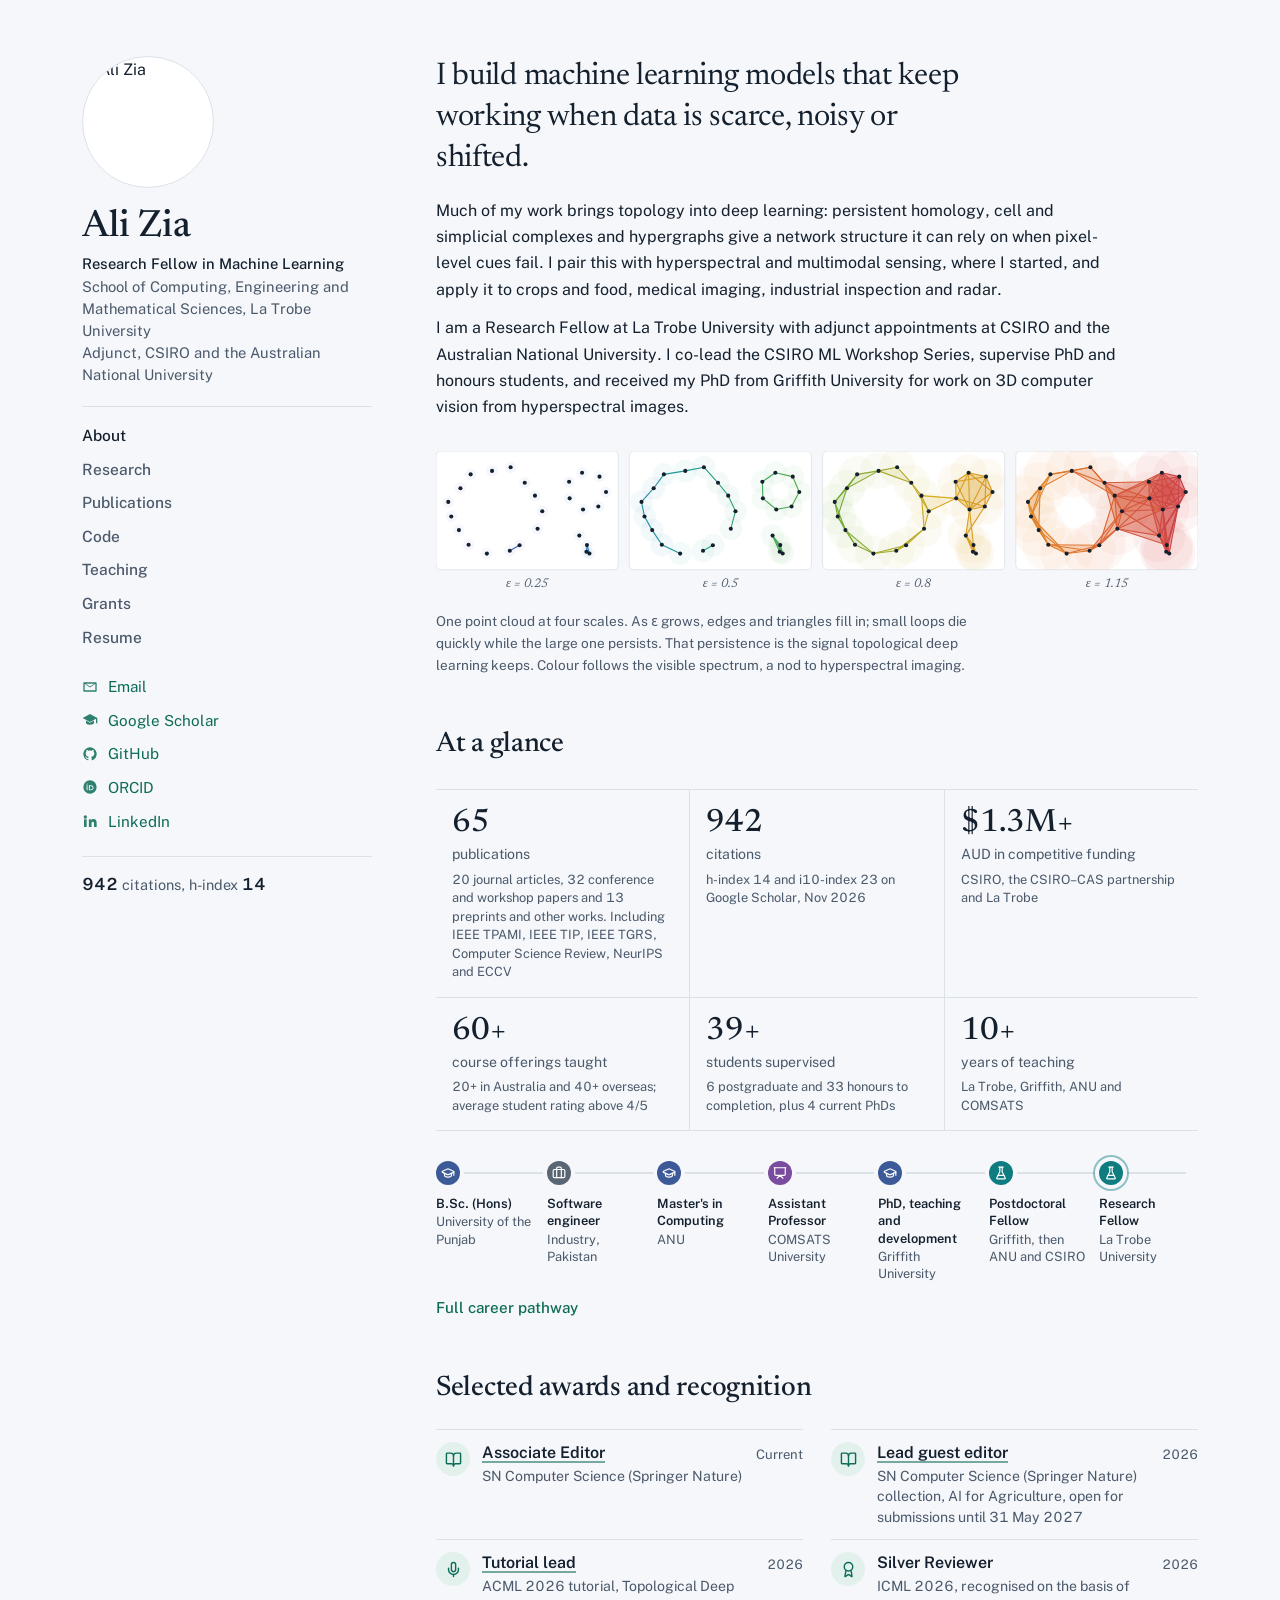
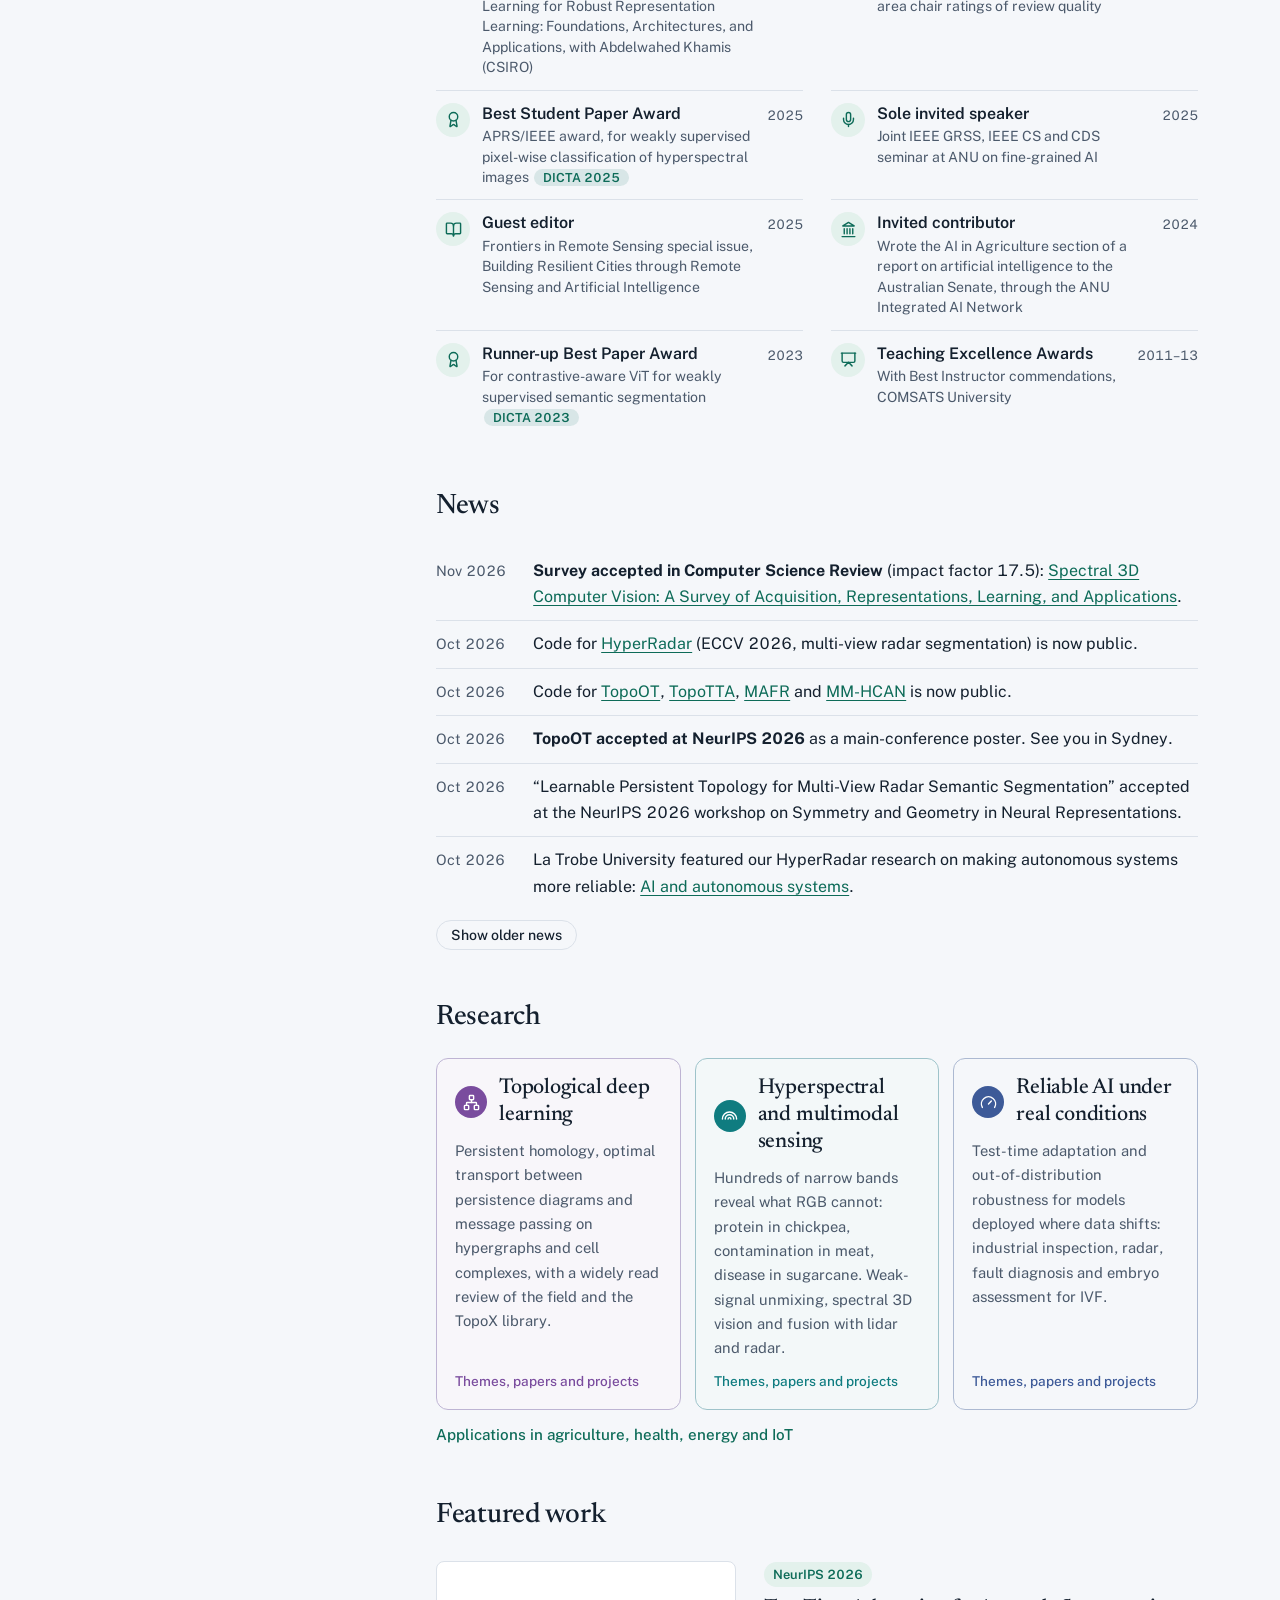
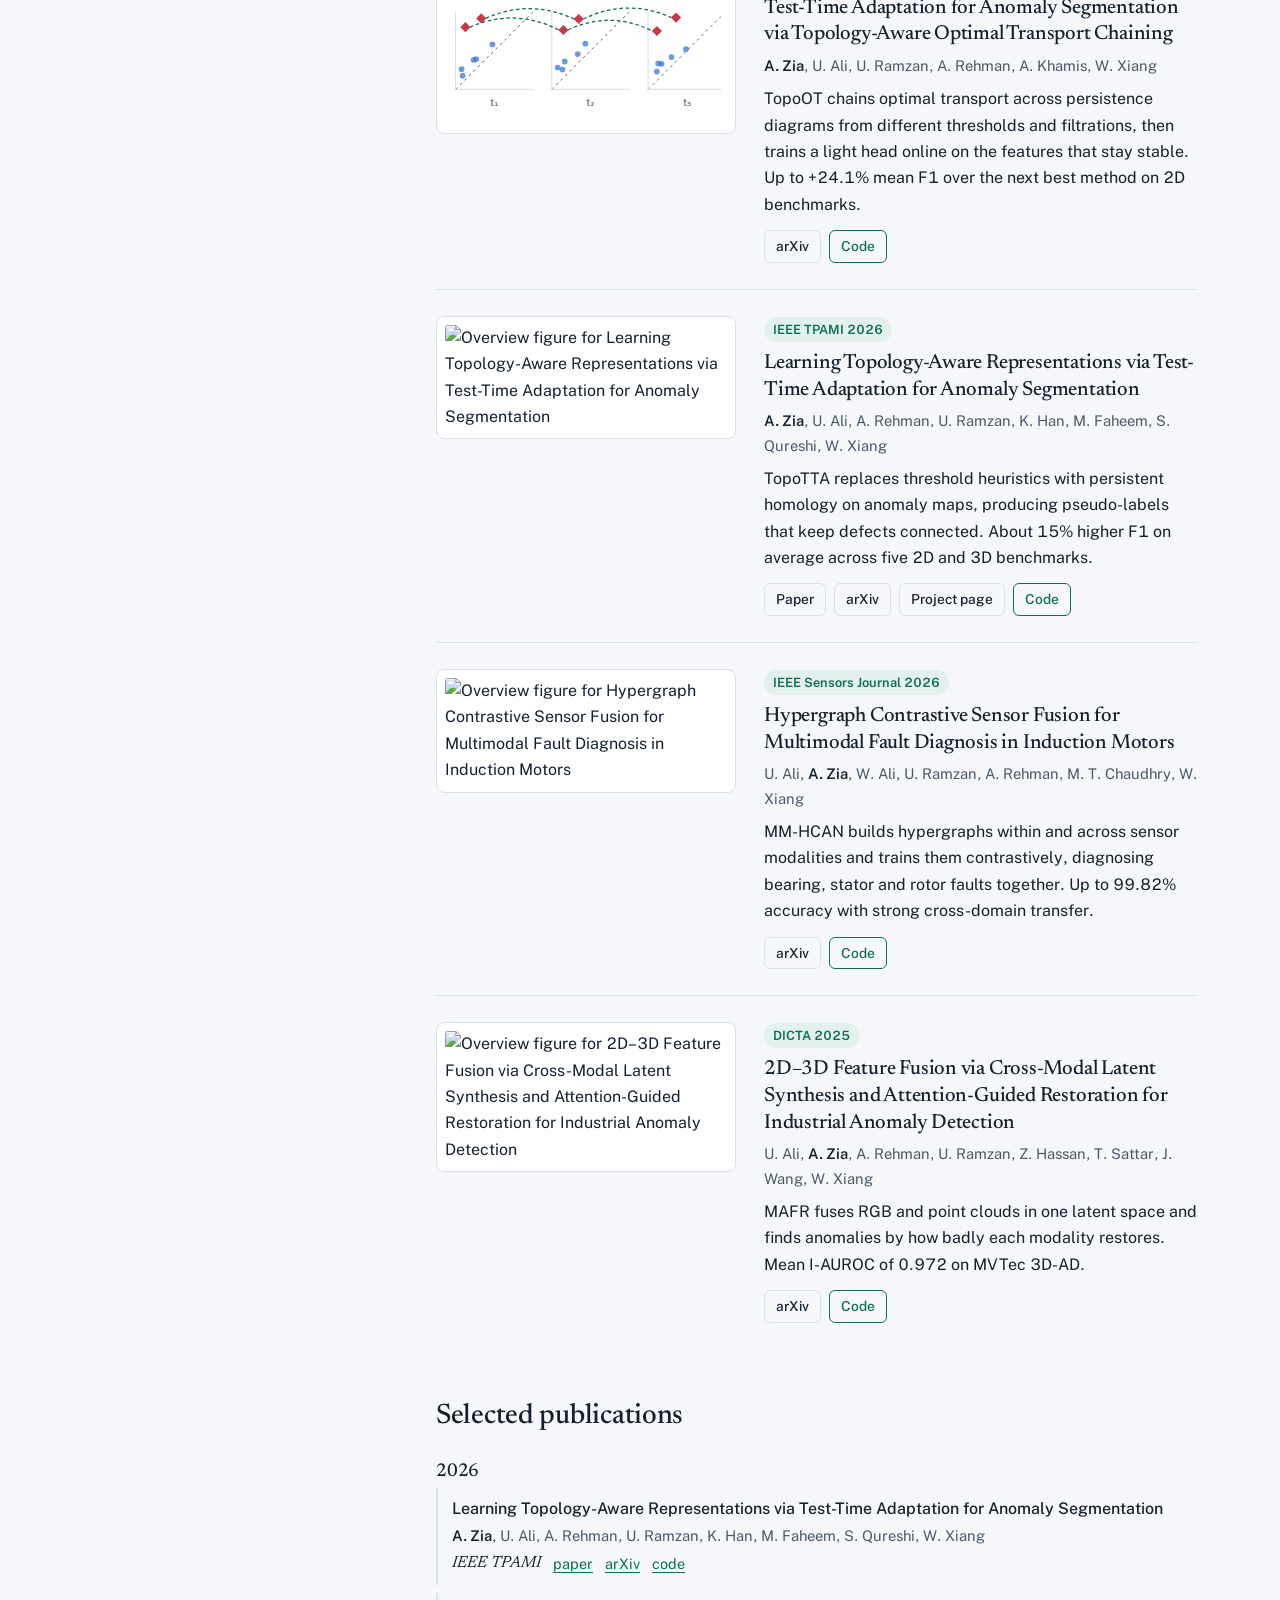
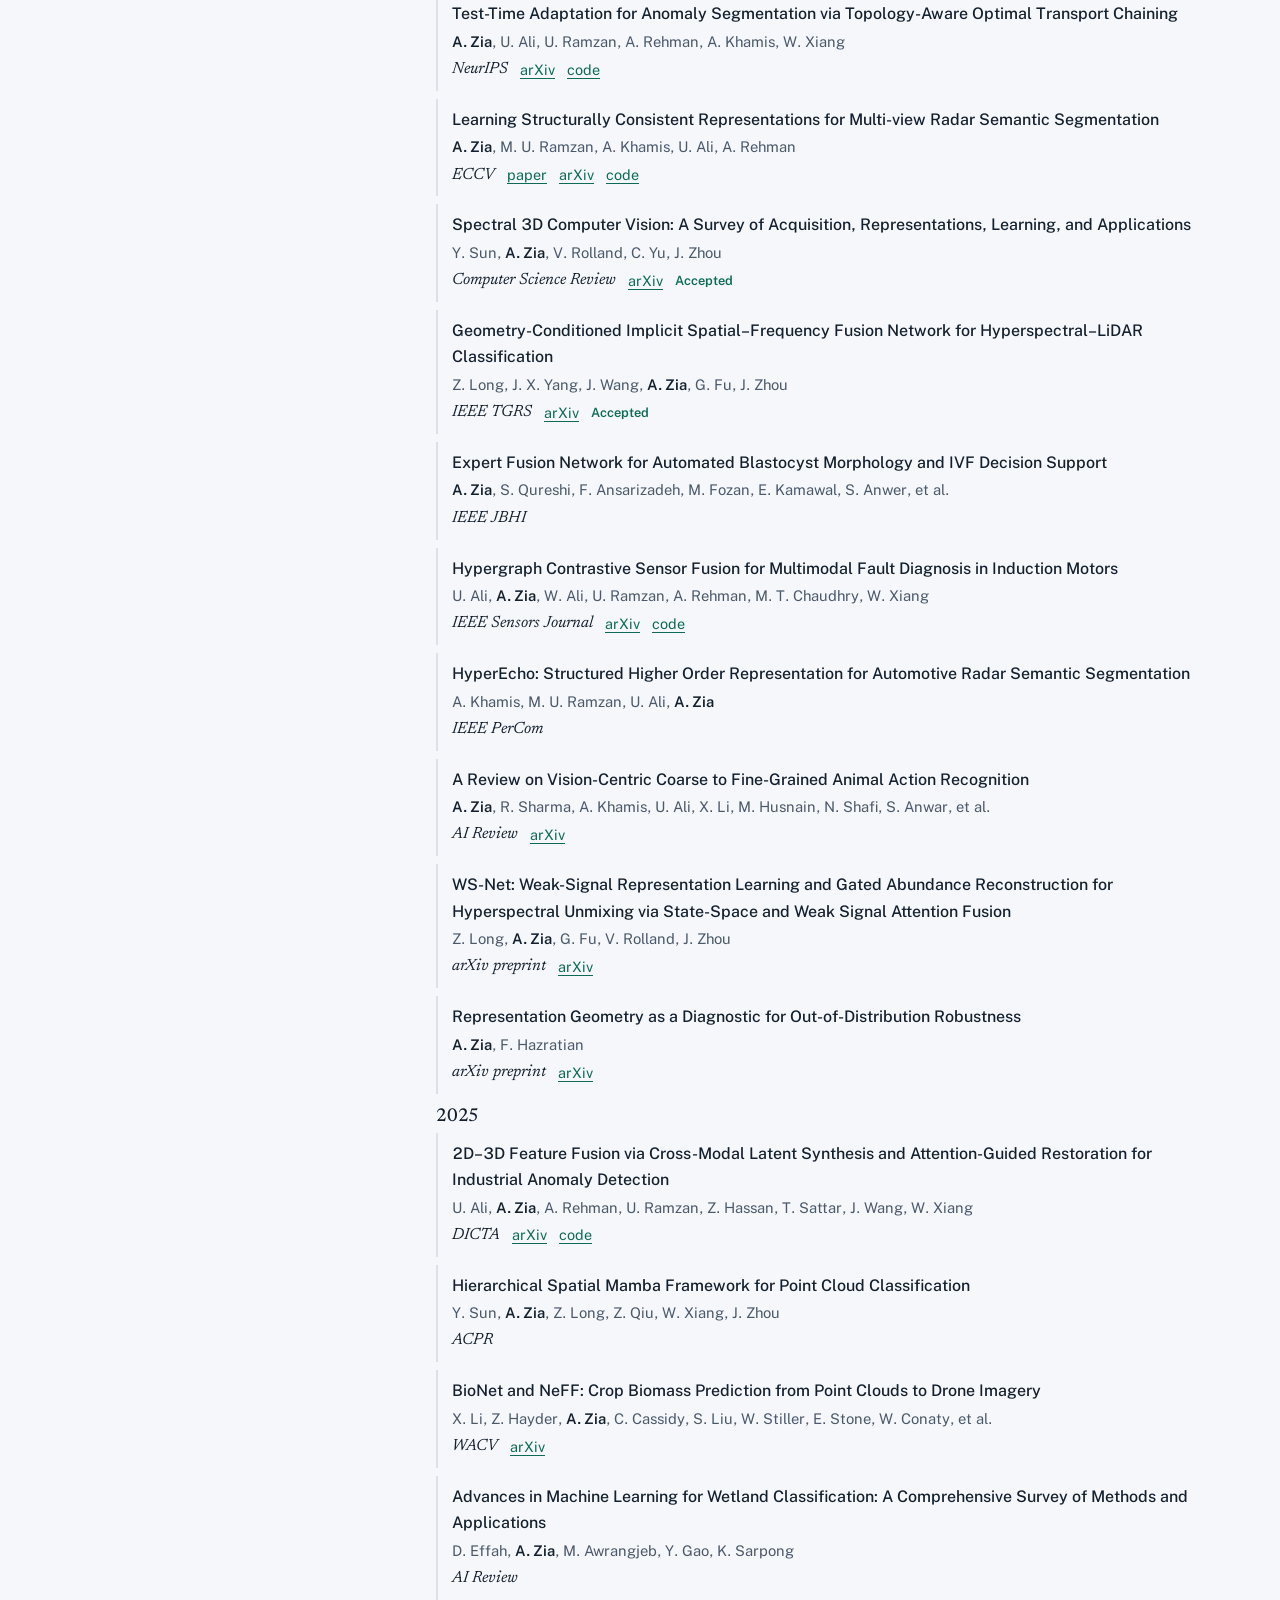
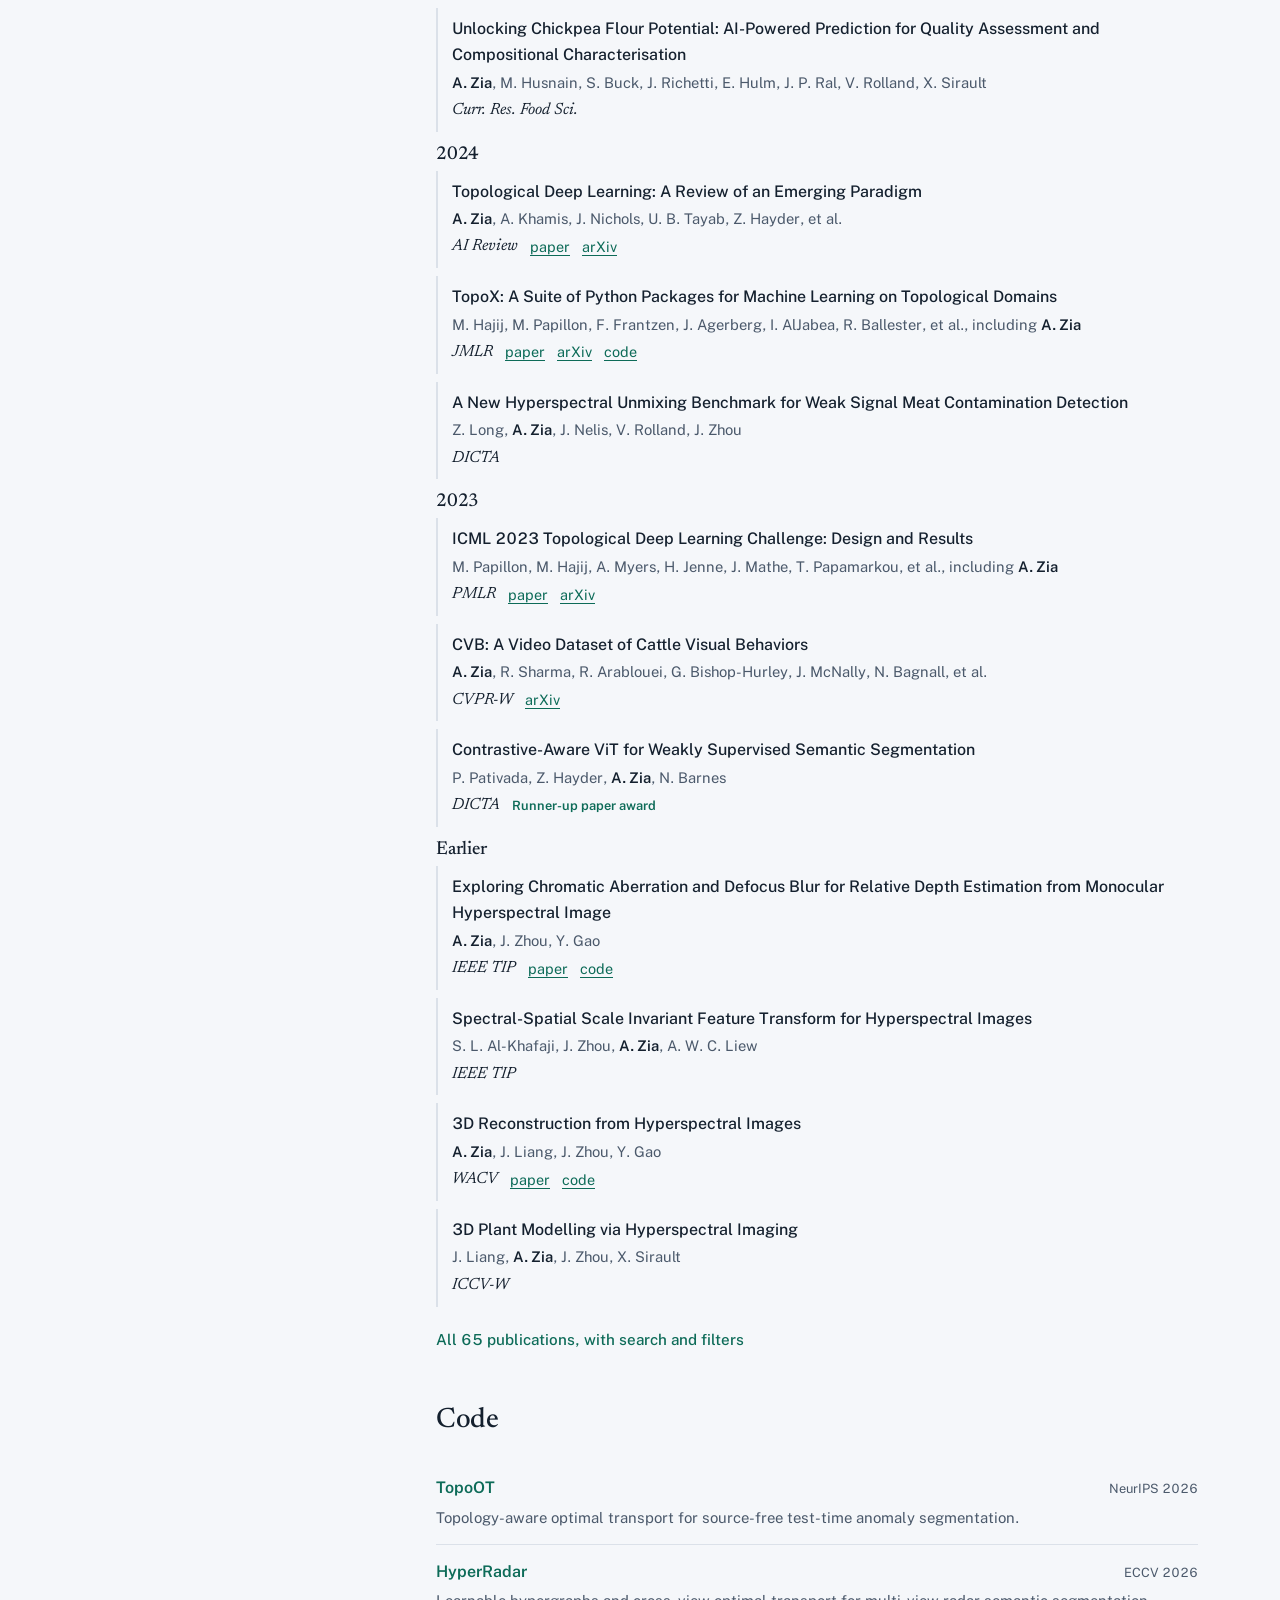
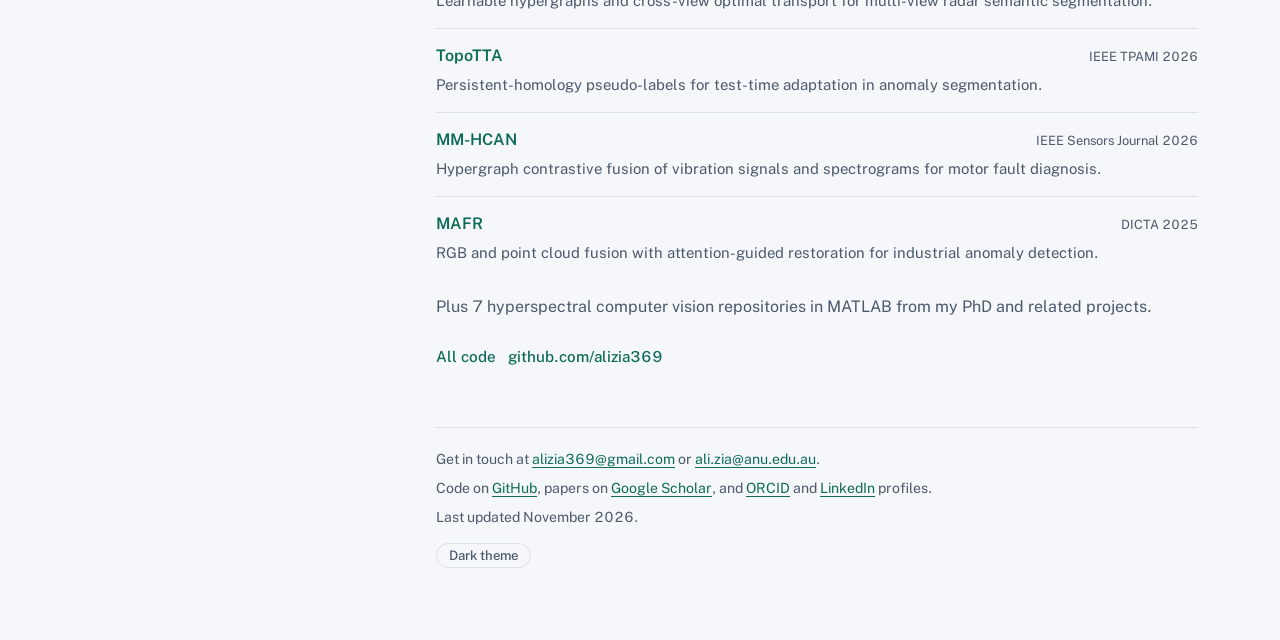
==== commit bd0dcb1b: "Associate Editor (SN Computer Science), DICTA 2024 poster session lead, Griffith courses with codes," ====
--- a/index.html
+++ b/index.html
@@ -623,7 +623,7 @@
 
     <section id="recognition" aria-labelledby="rec-h">
       <h2 id="rec-h">Selected awards and recognition</h2>
-      <ul class="awards"><li><span class="aw-ic"><svg aria-hidden="true" focusable="false" stroke="currentColor" fill="none" stroke-width="2" viewBox="0 0 24 24" stroke-linecap="round" stroke-linejoin="round" xmlns="http://www.w3.org/2000/svg"><path d="M12 7v14"></path><path d="M3 18a1 1 0 0 1-1-1V4a1 1 0 0 1 1-1h5a4 4 0 0 1 4 4 4 4 0 0 1 4-4h5a1 1 0 0 1 1 1v13a1 1 0 0 1-1 1h-6a3 3 0 0 0-3 3 3 3 0 0 0-3-3z"></path></svg></span><div><span class="h"><a href="https://link.springer.com/collections/fiaehabchh" rel="noopener">Lead guest editor</a></span><span class="s">SN Computer Science (Springer Nature) collection, AI for Agriculture, open for submissions until 31 May 2027</span></div><span class="y">2026</span></li><li><span class="aw-ic"><svg aria-hidden="true" focusable="false" stroke="currentColor" fill="none" stroke-width="2" viewBox="0 0 24 24" stroke-linecap="round" stroke-linejoin="round" xmlns="http://www.w3.org/2000/svg"><path d="M12 2a3 3 0 0 0-3 3v7a3 3 0 0 0 6 0V5a3 3 0 0 0-3-3Z"></path><path d="M19 10v2a7 7 0 0 1-14 0v-2"></path><line x1="12" x2="12" y1="19" y2="22"></line></svg></span><div><span class="h"><a href="https://www.acml-conf.org/2026/program/tutorials/" rel="noopener">Tutorial lead</a></span><span class="s">ACML 2026 tutorial, Topological Deep Learning for Robust Representation Learning: Foundations, Architectures, and Applications, with Abdelwahed Khamis (CSIRO)</span></div><span class="y">2026</span></li><li><span class="aw-ic"><svg aria-hidden="true" focusable="false" stroke="currentColor" fill="none" stroke-width="2" viewBox="0 0 24 24" stroke-linecap="round" stroke-linejoin="round" xmlns="http://www.w3.org/2000/svg"><path d="m15.477 12.89 1.515 8.526a.5.5 0 0 1-.81.47l-3.58-2.687a1 1 0 0 0-1.197 0l-3.586 2.686a.5.5 0 0 1-.81-.469l1.514-8.526"></path><circle cx="12" cy="8" r="6"></circle></svg></span><div><span class="h">Silver Reviewer</span><span class="s">ICML 2026, recognised on the basis of area chair ratings of review quality</span></div><span class="y">2026</span></li><li><span class="aw-ic"><svg aria-hidden="true" focusable="false" stroke="currentColor" fill="none" stroke-width="2" viewBox="0 0 24 24" stroke-linecap="round" stroke-linejoin="round" xmlns="http://www.w3.org/2000/svg"><path d="m15.477 12.89 1.515 8.526a.5.5 0 0 1-.81.47l-3.58-2.687a1 1 0 0 0-1.197 0l-3.586 2.686a.5.5 0 0 1-.81-.469l1.514-8.526"></path><circle cx="12" cy="8" r="6"></circle></svg></span><div><span class="h">Best Student Paper Award</span><span class="s">APRS/IEEE award, for weakly supervised pixel-wise classification of hyperspectral images <a class="vt" href="/publications/#p-weakly-supervised-pixel-wise-classification-of" title="Weakly Supervised Pixel-Wise Classification of Hyperspectral Images with Noise-Adaptive Hybrid Attention and Triple Contrastive Learning">DICTA 2025</a></span></div><span class="y">2025</span></li><li><span class="aw-ic"><svg aria-hidden="true" focusable="false" stroke="currentColor" fill="none" stroke-width="2" viewBox="0 0 24 24" stroke-linecap="round" stroke-linejoin="round" xmlns="http://www.w3.org/2000/svg"><path d="M12 2a3 3 0 0 0-3 3v7a3 3 0 0 0 6 0V5a3 3 0 0 0-3-3Z"></path><path d="M19 10v2a7 7 0 0 1-14 0v-2"></path><line x1="12" x2="12" y1="19" y2="22"></line></svg></span><div><span class="h">Sole invited speaker</span><span class="s">Joint IEEE GRSS, IEEE CS and CDS seminar at ANU on fine-grained AI</span></div><span class="y">2025</span></li><li><span class="aw-ic"><svg aria-hidden="true" focusable="false" stroke="currentColor" fill="none" stroke-width="2" viewBox="0 0 24 24" stroke-linecap="round" stroke-linejoin="round" xmlns="http://www.w3.org/2000/svg"><path d="M12 7v14"></path><path d="M3 18a1 1 0 0 1-1-1V4a1 1 0 0 1 1-1h5a4 4 0 0 1 4 4 4 4 0 0 1 4-4h5a1 1 0 0 1 1 1v13a1 1 0 0 1-1 1h-6a3 3 0 0 0-3 3 3 3 0 0 0-3-3z"></path></svg></span><div><span class="h">Guest editor</span><span class="s">Frontiers in Remote Sensing special issue, Building Resilient Cities through Remote Sensing and Artificial Intelligence</span></div><span class="y">2025</span></li><li><span class="aw-ic"><svg aria-hidden="true" focusable="false" stroke="currentColor" fill="none" stroke-width="2" viewBox="0 0 24 24" stroke-linecap="round" stroke-linejoin="round" xmlns="http://www.w3.org/2000/svg"><line x1="3" x2="21" y1="22" y2="22"></line><line x1="6" x2="6" y1="18" y2="11"></line><line x1="10" x2="10" y1="18" y2="11"></line><line x1="14" x2="14" y1="18" y2="11"></line><line x1="18" x2="18" y1="18" y2="11"></line><polygon points="12 2 20 7 4 7"></polygon></svg></span><div><span class="h">Invited contributor</span><span class="s">Wrote the AI in Agriculture section of a report on artificial intelligence to the Australian Senate, through the ANU Integrated AI Network</span></div><span class="y">2024</span></li><li><span class="aw-ic"><svg aria-hidden="true" focusable="false" stroke="currentColor" fill="none" stroke-width="2" viewBox="0 0 24 24" stroke-linecap="round" stroke-linejoin="round" xmlns="http://www.w3.org/2000/svg"><path d="m15.477 12.89 1.515 8.526a.5.5 0 0 1-.81.47l-3.58-2.687a1 1 0 0 0-1.197 0l-3.586 2.686a.5.5 0 0 1-.81-.469l1.514-8.526"></path><circle cx="12" cy="8" r="6"></circle></svg></span><div><span class="h">Runner-up Best Paper Award</span><span class="s">For contrastive-aware ViT for weakly supervised semantic segmentation <a class="vt" href="/publications/#p-contrastive-aware-vit-for-weakly-supervised-semantic" title="Contrastive-Aware ViT for Weakly Supervised Semantic Segmentation">DICTA 2023</a></span></div><span class="y">2023</span></li><li><span class="aw-ic"><svg aria-hidden="true" focusable="false" stroke="currentColor" fill="none" stroke-width="2" viewBox="0 0 24 24" stroke-linecap="round" stroke-linejoin="round" xmlns="http://www.w3.org/2000/svg"><path d="M2 3h20"></path><path d="M21 3v11a2 2 0 0 1-2 2H5a2 2 0 0 1-2-2V3"></path><path d="m7 21 5-5 5 5"></path></svg></span><div><span class="h">Teaching Excellence Awards</span><span class="s">With Best Instructor commendations, COMSATS University</span></div><span class="y">2011–13</span></li></ul>
+      <ul class="awards"><li><span class="aw-ic"><svg aria-hidden="true" focusable="false" stroke="currentColor" fill="none" stroke-width="2" viewBox="0 0 24 24" stroke-linecap="round" stroke-linejoin="round" xmlns="http://www.w3.org/2000/svg"><path d="M12 7v14"></path><path d="M3 18a1 1 0 0 1-1-1V4a1 1 0 0 1 1-1h5a4 4 0 0 1 4 4 4 4 0 0 1 4-4h5a1 1 0 0 1 1 1v13a1 1 0 0 1-1 1h-6a3 3 0 0 0-3 3 3 3 0 0 0-3-3z"></path></svg></span><div><span class="h"><a href="https://link.springer.com/journal/42979/editorial-board" rel="noopener">Associate Editor</a></span><span class="s">SN Computer Science (Springer Nature)</span></div><span class="y">Current</span></li><li><span class="aw-ic"><svg aria-hidden="true" focusable="false" stroke="currentColor" fill="none" stroke-width="2" viewBox="0 0 24 24" stroke-linecap="round" stroke-linejoin="round" xmlns="http://www.w3.org/2000/svg"><path d="M12 7v14"></path><path d="M3 18a1 1 0 0 1-1-1V4a1 1 0 0 1 1-1h5a4 4 0 0 1 4 4 4 4 0 0 1 4-4h5a1 1 0 0 1 1 1v13a1 1 0 0 1-1 1h-6a3 3 0 0 0-3 3 3 3 0 0 0-3-3z"></path></svg></span><div><span class="h"><a href="https://link.springer.com/collections/fiaehabchh" rel="noopener">Lead guest editor</a></span><span class="s">SN Computer Science (Springer Nature) collection, AI for Agriculture, open for submissions until 31 May 2027</span></div><span class="y">2026</span></li><li><span class="aw-ic"><svg aria-hidden="true" focusable="false" stroke="currentColor" fill="none" stroke-width="2" viewBox="0 0 24 24" stroke-linecap="round" stroke-linejoin="round" xmlns="http://www.w3.org/2000/svg"><path d="M12 2a3 3 0 0 0-3 3v7a3 3 0 0 0 6 0V5a3 3 0 0 0-3-3Z"></path><path d="M19 10v2a7 7 0 0 1-14 0v-2"></path><line x1="12" x2="12" y1="19" y2="22"></line></svg></span><div><span class="h"><a href="https://www.acml-conf.org/2026/program/tutorials/" rel="noopener">Tutorial lead</a></span><span class="s">ACML 2026 tutorial, Topological Deep Learning for Robust Representation Learning: Foundations, Architectures, and Applications, with Abdelwahed Khamis (CSIRO)</span></div><span class="y">2026</span></li><li><span class="aw-ic"><svg aria-hidden="true" focusable="false" stroke="currentColor" fill="none" stroke-width="2" viewBox="0 0 24 24" stroke-linecap="round" stroke-linejoin="round" xmlns="http://www.w3.org/2000/svg"><path d="m15.477 12.89 1.515 8.526a.5.5 0 0 1-.81.47l-3.58-2.687a1 1 0 0 0-1.197 0l-3.586 2.686a.5.5 0 0 1-.81-.469l1.514-8.526"></path><circle cx="12" cy="8" r="6"></circle></svg></span><div><span class="h">Silver Reviewer</span><span class="s">ICML 2026, recognised on the basis of area chair ratings of review quality</span></div><span class="y">2026</span></li><li><span class="aw-ic"><svg aria-hidden="true" focusable="false" stroke="currentColor" fill="none" stroke-width="2" viewBox="0 0 24 24" stroke-linecap="round" stroke-linejoin="round" xmlns="http://www.w3.org/2000/svg"><path d="m15.477 12.89 1.515 8.526a.5.5 0 0 1-.81.47l-3.58-2.687a1 1 0 0 0-1.197 0l-3.586 2.686a.5.5 0 0 1-.81-.469l1.514-8.526"></path><circle cx="12" cy="8" r="6"></circle></svg></span><div><span class="h">Best Student Paper Award</span><span class="s">APRS/IEEE award, for weakly supervised pixel-wise classification of hyperspectral images <a class="vt" href="/publications/#p-weakly-supervised-pixel-wise-classification-of" title="Weakly Supervised Pixel-Wise Classification of Hyperspectral Images with Noise-Adaptive Hybrid Attention and Triple Contrastive Learning">DICTA 2025</a></span></div><span class="y">2025</span></li><li><span class="aw-ic"><svg aria-hidden="true" focusable="false" stroke="currentColor" fill="none" stroke-width="2" viewBox="0 0 24 24" stroke-linecap="round" stroke-linejoin="round" xmlns="http://www.w3.org/2000/svg"><path d="M12 2a3 3 0 0 0-3 3v7a3 3 0 0 0 6 0V5a3 3 0 0 0-3-3Z"></path><path d="M19 10v2a7 7 0 0 1-14 0v-2"></path><line x1="12" x2="12" y1="19" y2="22"></line></svg></span><div><span class="h">Sole invited speaker</span><span class="s">Joint IEEE GRSS, IEEE CS and CDS seminar at ANU on fine-grained AI</span></div><span class="y">2025</span></li><li><span class="aw-ic"><svg aria-hidden="true" focusable="false" stroke="currentColor" fill="none" stroke-width="2" viewBox="0 0 24 24" stroke-linecap="round" stroke-linejoin="round" xmlns="http://www.w3.org/2000/svg"><path d="M12 7v14"></path><path d="M3 18a1 1 0 0 1-1-1V4a1 1 0 0 1 1-1h5a4 4 0 0 1 4 4 4 4 0 0 1 4-4h5a1 1 0 0 1 1 1v13a1 1 0 0 1-1 1h-6a3 3 0 0 0-3 3 3 3 0 0 0-3-3z"></path></svg></span><div><span class="h">Guest editor</span><span class="s">Frontiers in Remote Sensing special issue, Building Resilient Cities through Remote Sensing and Artificial Intelligence</span></div><span class="y">2025</span></li><li><span class="aw-ic"><svg aria-hidden="true" focusable="false" stroke="currentColor" fill="none" stroke-width="2" viewBox="0 0 24 24" stroke-linecap="round" stroke-linejoin="round" xmlns="http://www.w3.org/2000/svg"><line x1="3" x2="21" y1="22" y2="22"></line><line x1="6" x2="6" y1="18" y2="11"></line><line x1="10" x2="10" y1="18" y2="11"></line><line x1="14" x2="14" y1="18" y2="11"></line><line x1="18" x2="18" y1="18" y2="11"></line><polygon points="12 2 20 7 4 7"></polygon></svg></span><div><span class="h">Invited contributor</span><span class="s">Wrote the AI in Agriculture section of a report on artificial intelligence to the Australian Senate, through the ANU Integrated AI Network</span></div><span class="y">2024</span></li><li><span class="aw-ic"><svg aria-hidden="true" focusable="false" stroke="currentColor" fill="none" stroke-width="2" viewBox="0 0 24 24" stroke-linecap="round" stroke-linejoin="round" xmlns="http://www.w3.org/2000/svg"><path d="m15.477 12.89 1.515 8.526a.5.5 0 0 1-.81.47l-3.58-2.687a1 1 0 0 0-1.197 0l-3.586 2.686a.5.5 0 0 1-.81-.469l1.514-8.526"></path><circle cx="12" cy="8" r="6"></circle></svg></span><div><span class="h">Runner-up Best Paper Award</span><span class="s">For contrastive-aware ViT for weakly supervised semantic segmentation <a class="vt" href="/publications/#p-contrastive-aware-vit-for-weakly-supervised-semantic" title="Contrastive-Aware ViT for Weakly Supervised Semantic Segmentation">DICTA 2023</a></span></div><span class="y">2023</span></li><li><span class="aw-ic"><svg aria-hidden="true" focusable="false" stroke="currentColor" fill="none" stroke-width="2" viewBox="0 0 24 24" stroke-linecap="round" stroke-linejoin="round" xmlns="http://www.w3.org/2000/svg"><path d="M2 3h20"></path><path d="M21 3v11a2 2 0 0 1-2 2H5a2 2 0 0 1-2-2V3"></path><path d="m7 21 5-5 5 5"></path></svg></span><div><span class="h">Teaching Excellence Awards</span><span class="s">With Best Instructor commendations, COMSATS University</span></div><span class="y">2011–13</span></li></ul>
     </section>
 
     <section id="news">
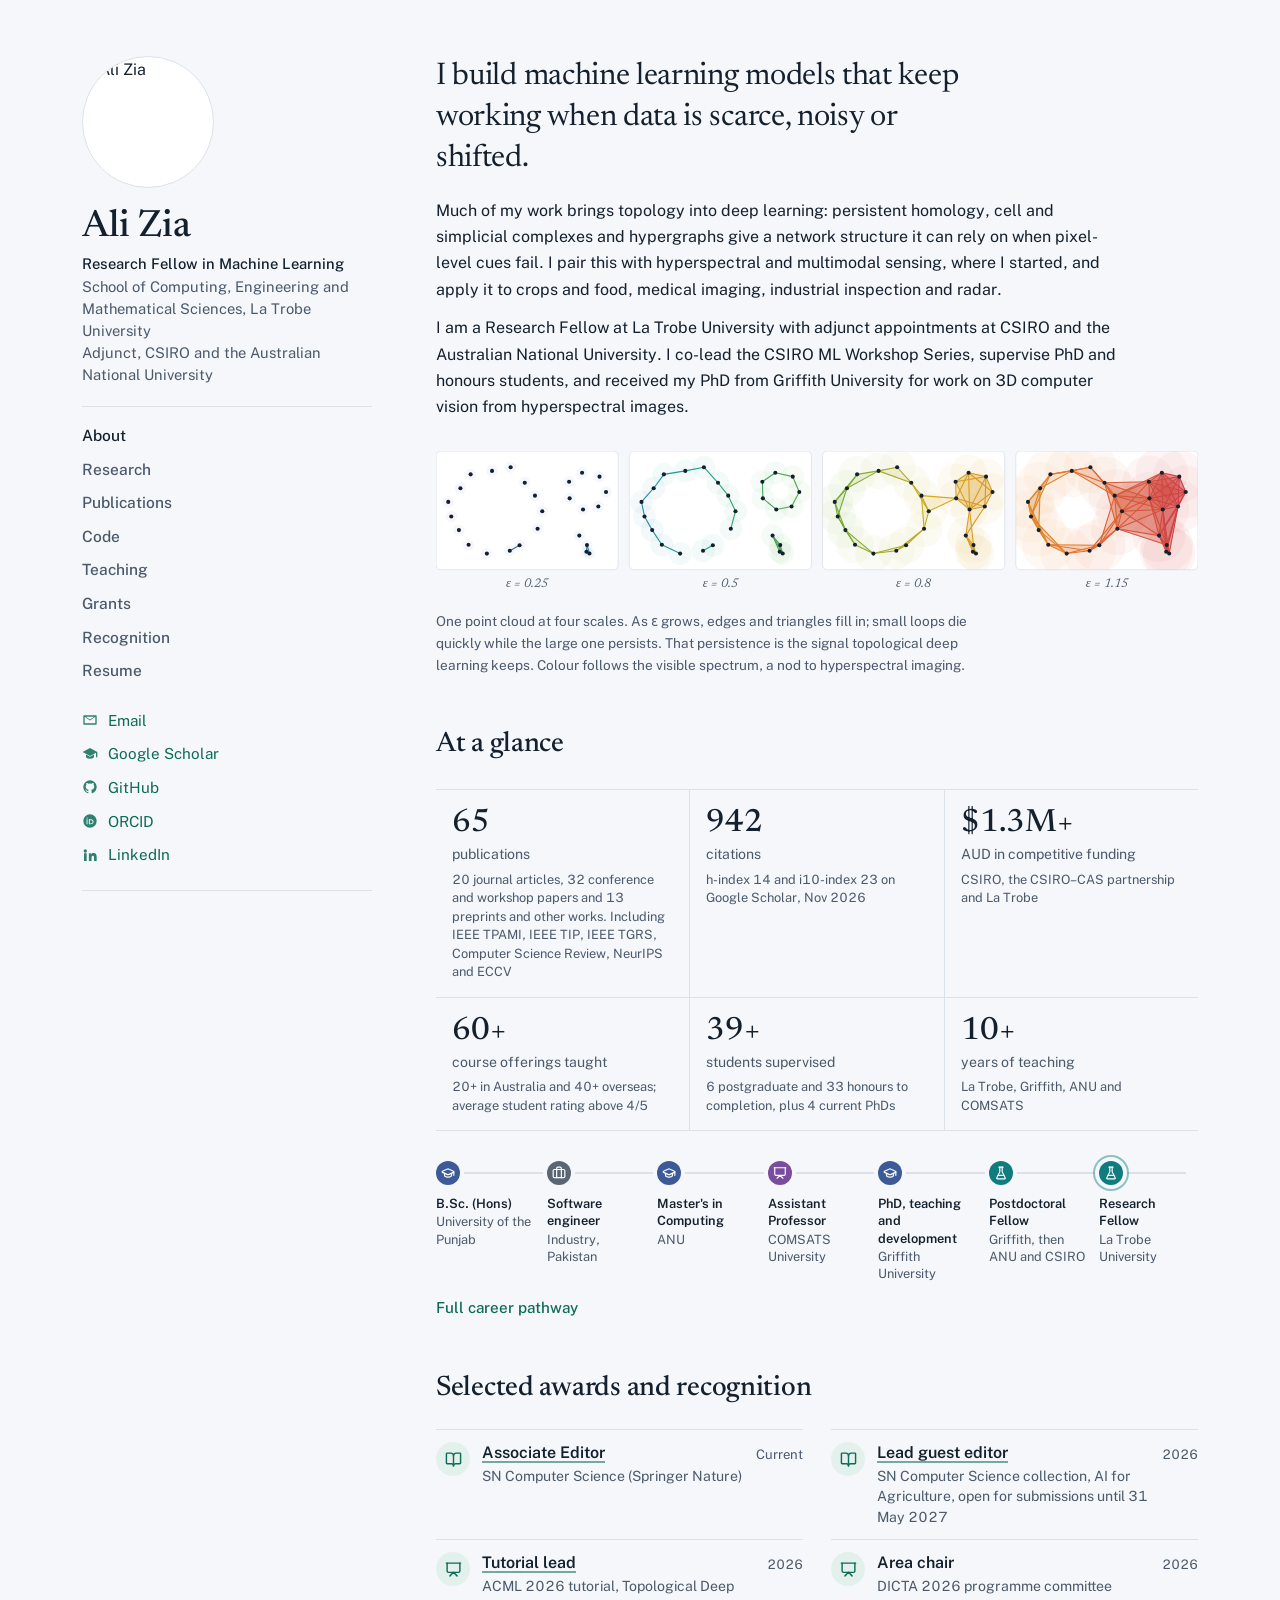
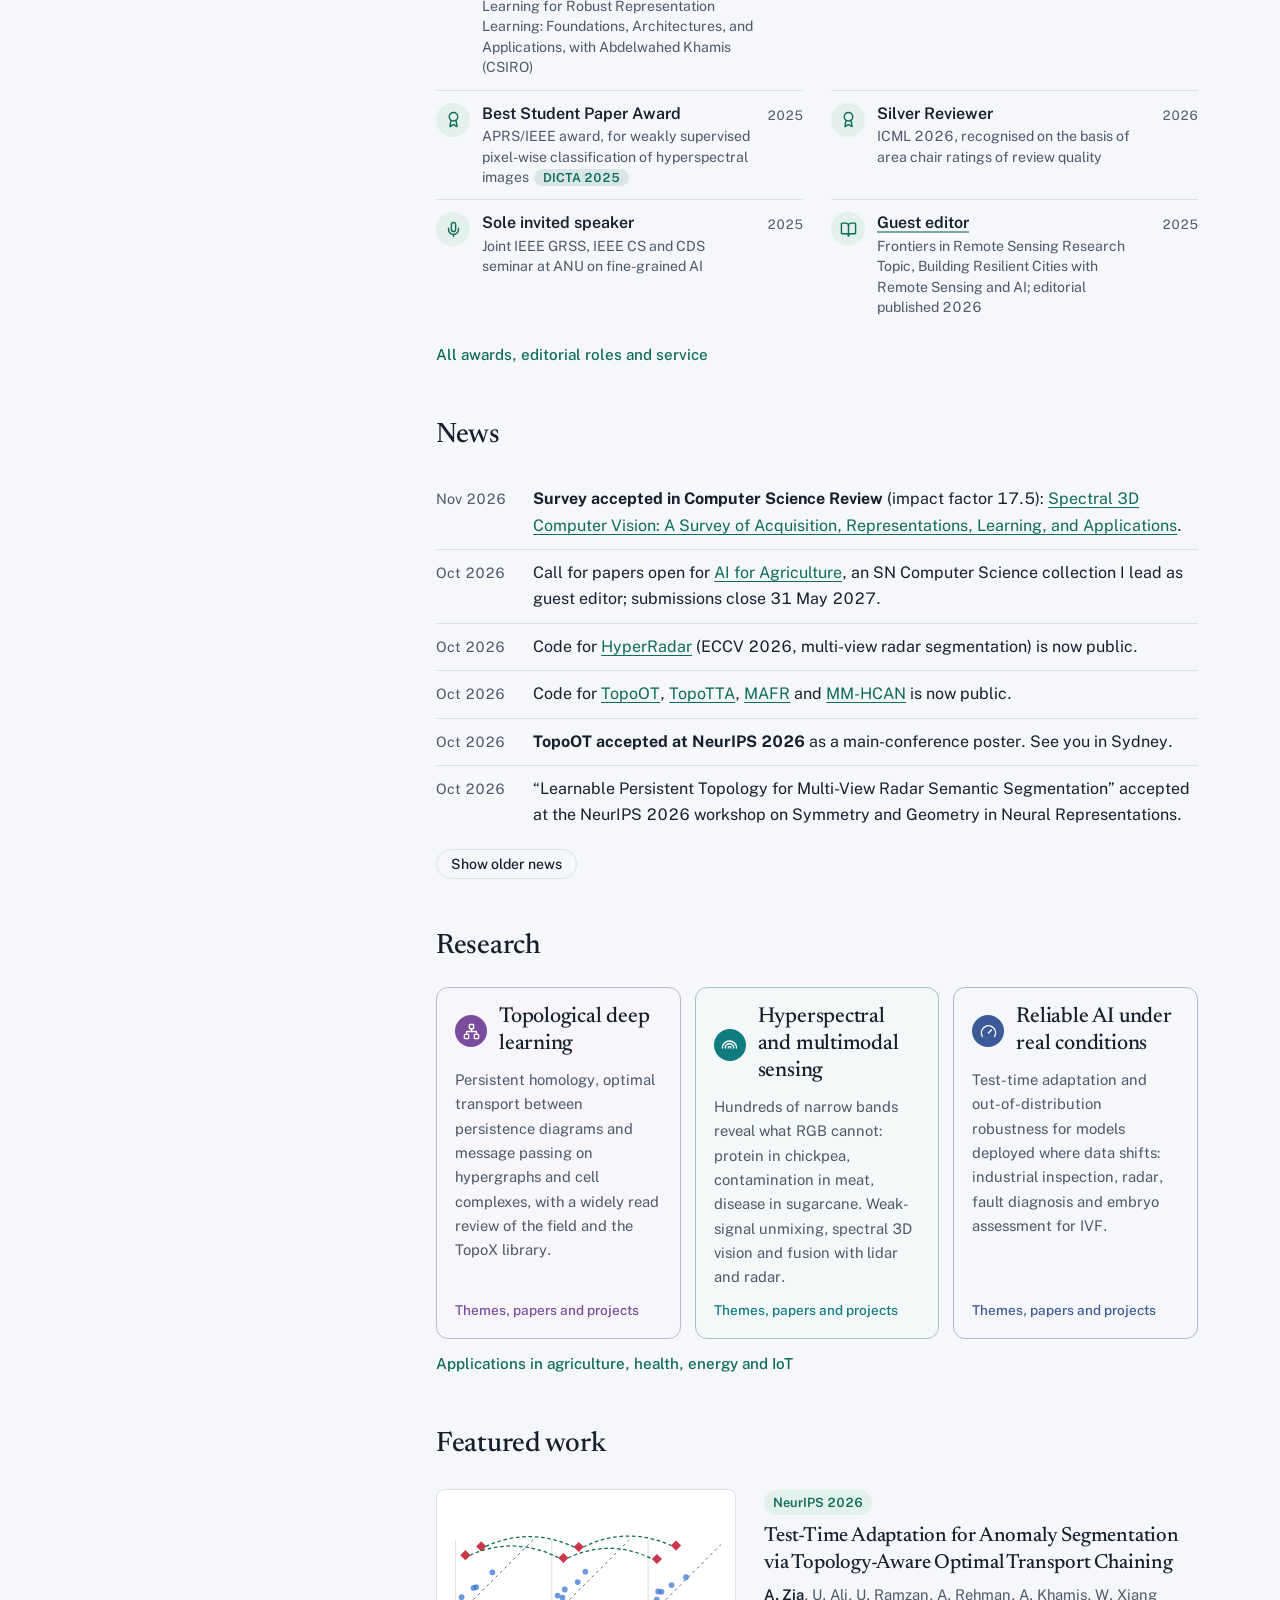
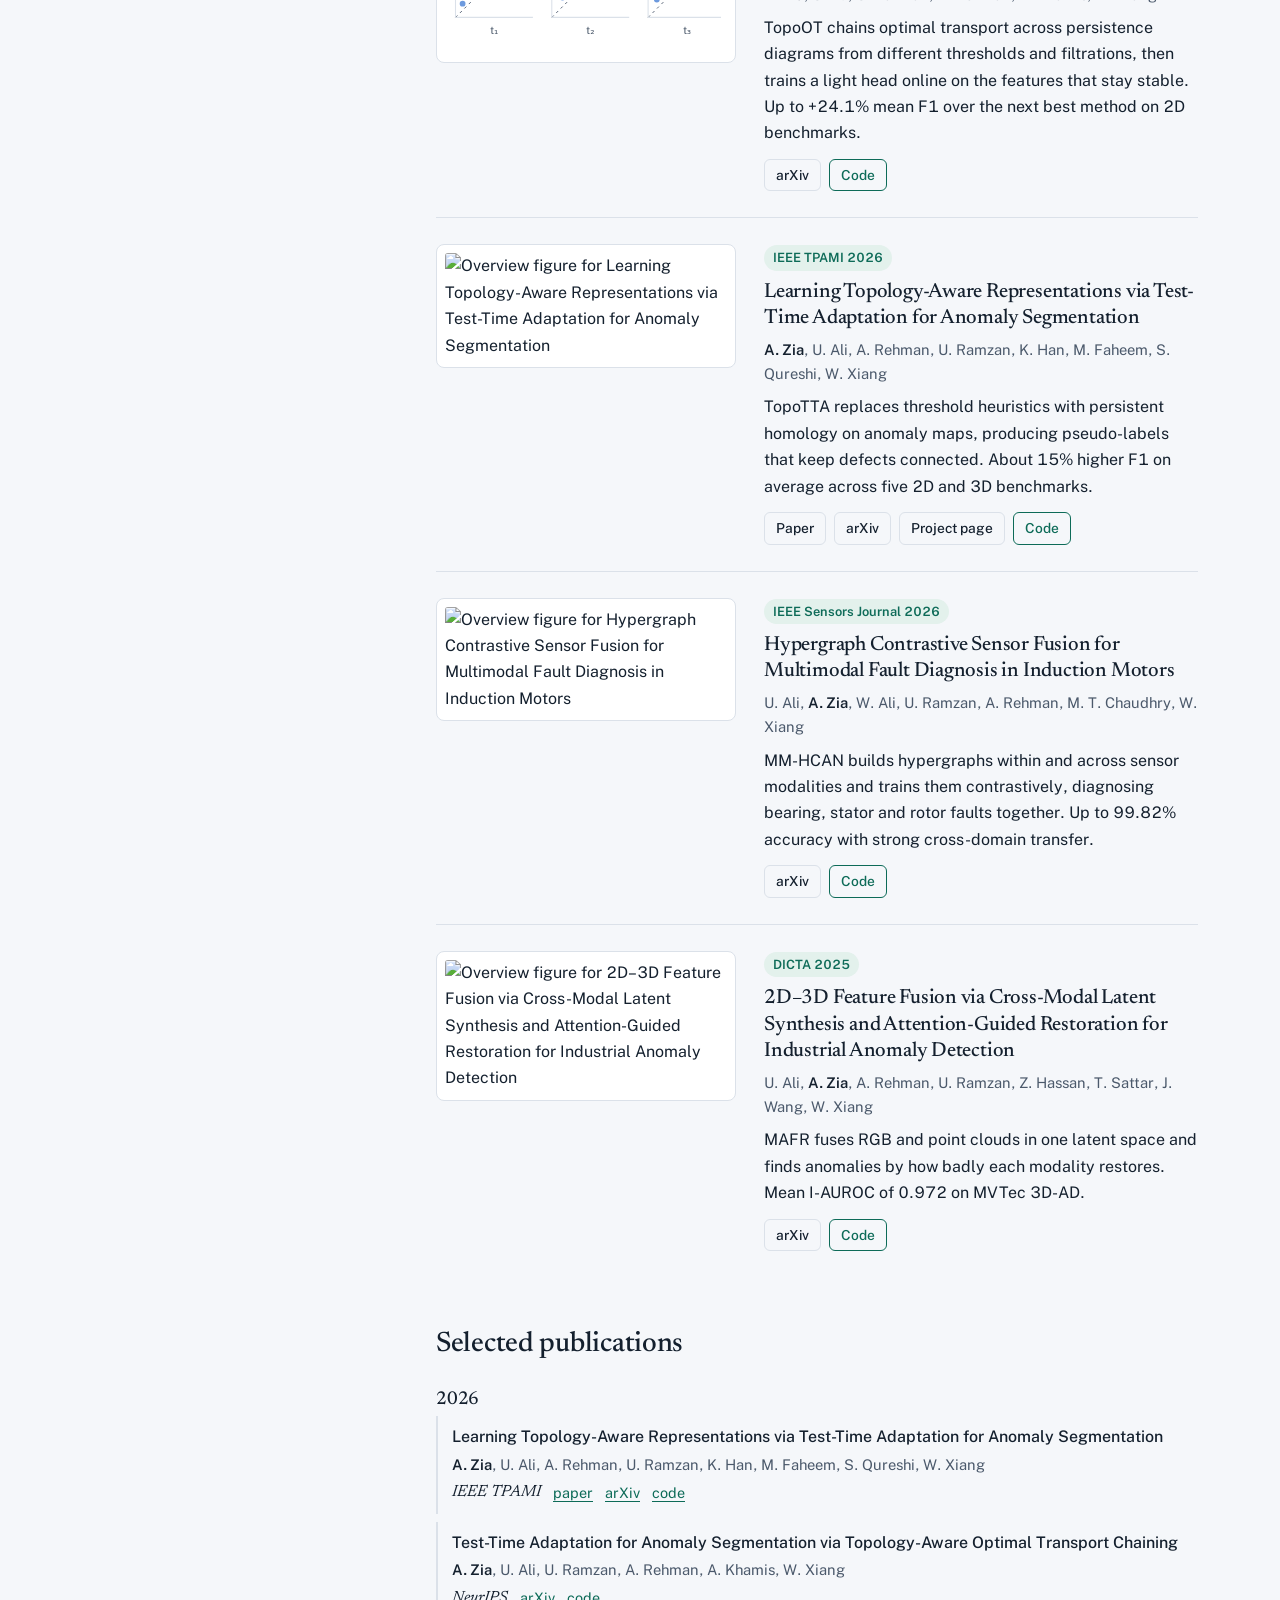
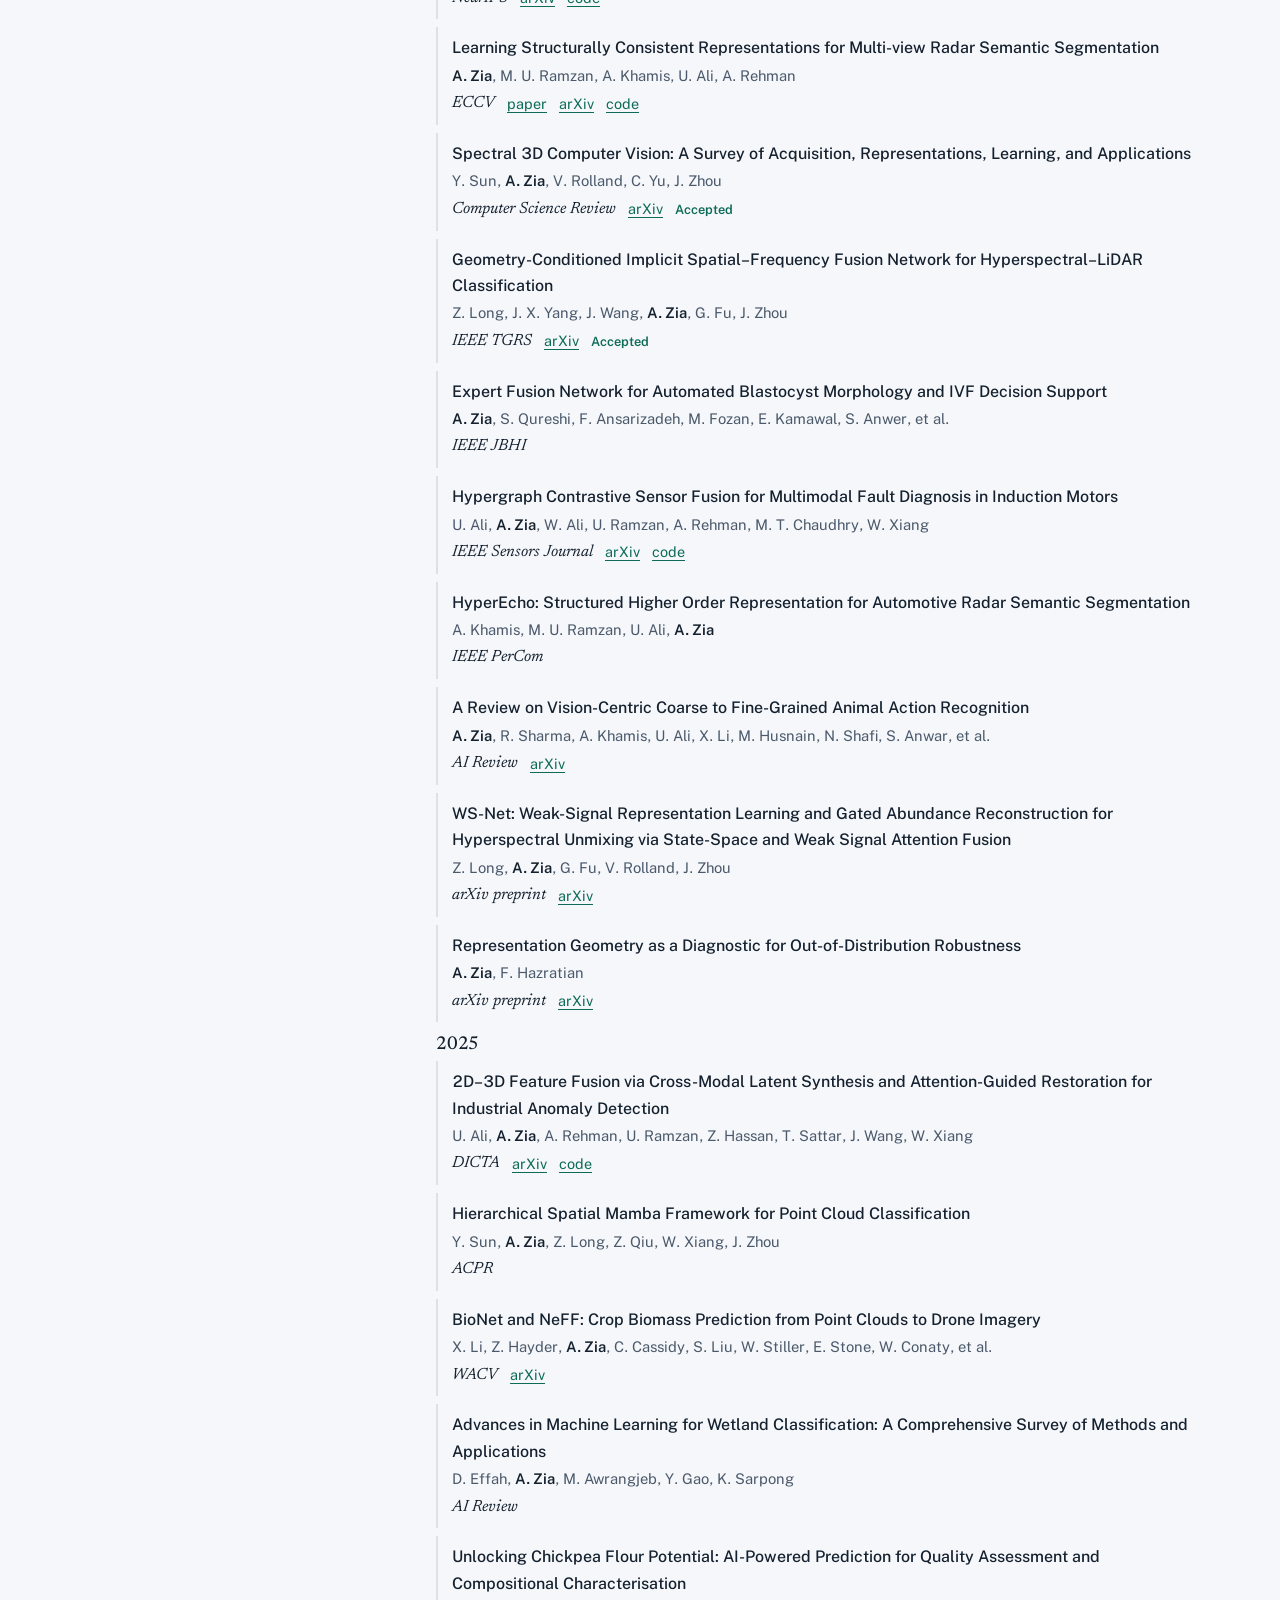
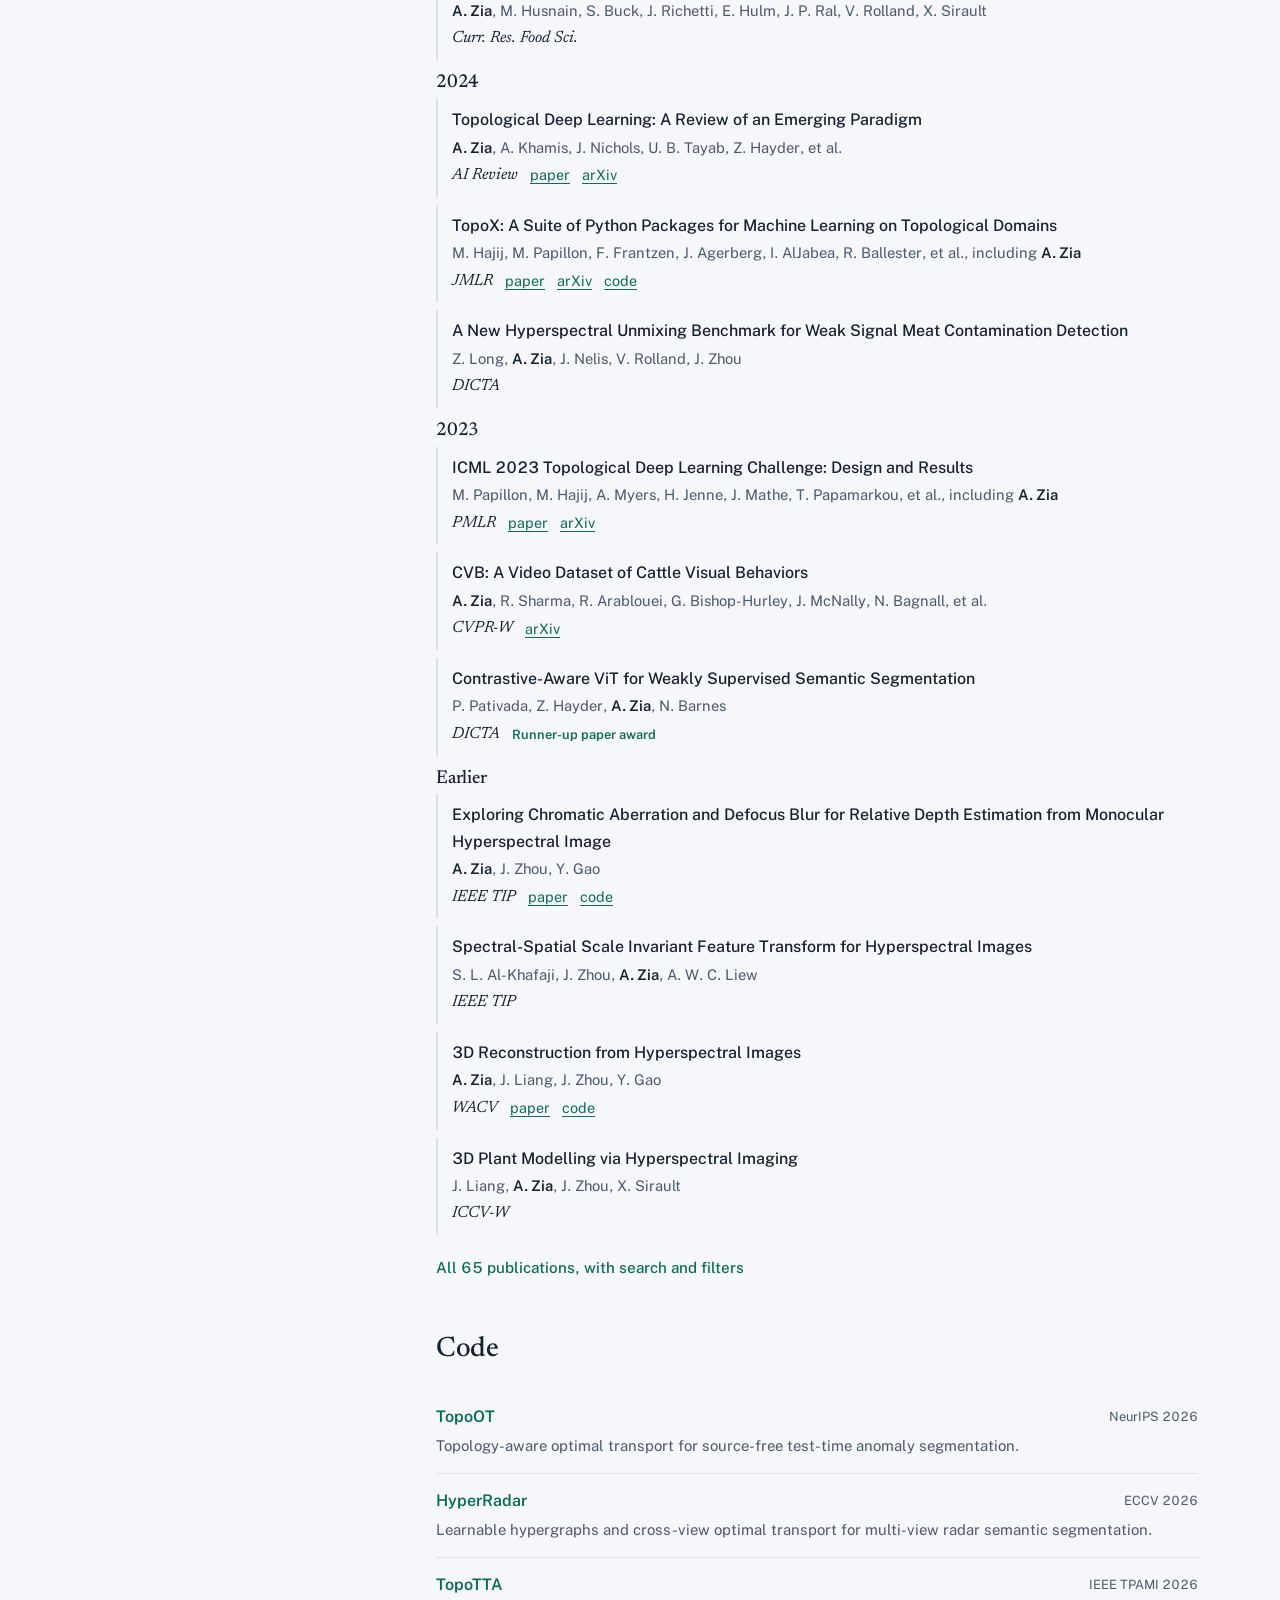
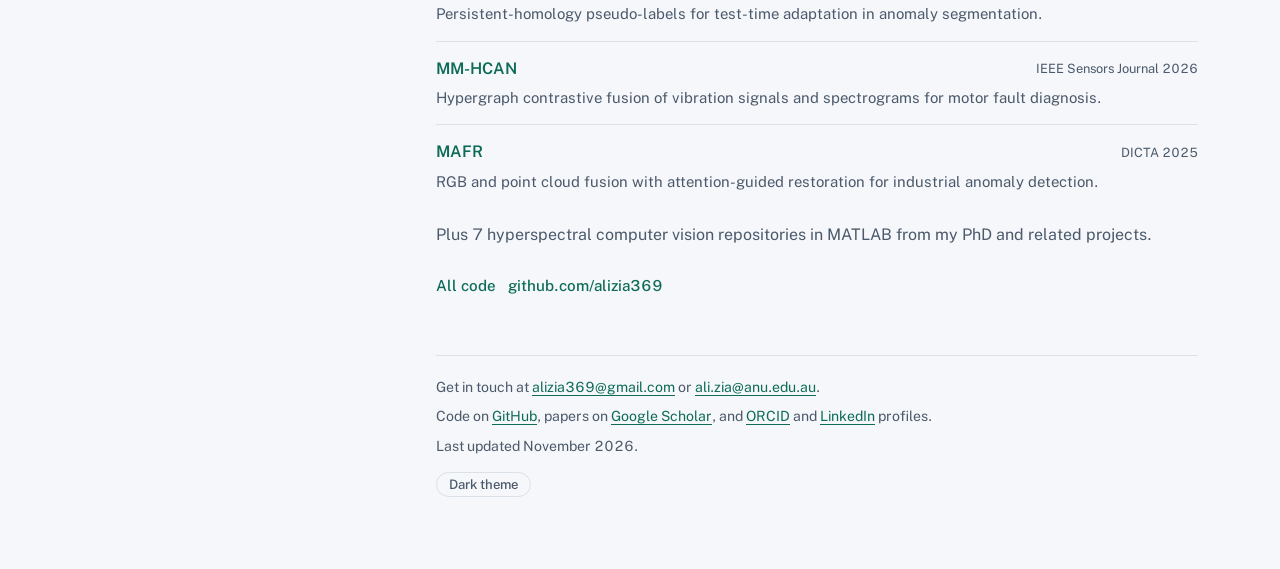
==== commit e4606188: "New Recognition page grouping awards, editorial roles, conference roles, reviewing, talks and servic" ====
--- a/index.html
+++ b/index.html
@@ -28,7 +28,7 @@
         <p class="role"><strong>Research Fellow in Machine Learning</strong><br>School of Computing, Engineering and Mathematical Sciences, La Trobe University<br>Adjunct, CSIRO and the Australian National University</p>
       </div>
     </div>
-    <nav aria-label="Site"><ul class="menu"><li><a href="/" aria-current="page">About</a></li><li><a href="/research/">Research</a></li><li><a href="/publications/">Publications</a></li><li><a href="/code/">Code</a></li><li><a href="/teaching/">Teaching</a></li><li><a href="/grants/">Grants</a></li><li><a href="/resume/">Resume</a></li></ul></nav>
+    <nav aria-label="Site"><ul class="menu"><li><a href="/" aria-current="page">About</a></li><li><a href="/research/">Research</a></li><li><a href="/publications/">Publications</a></li><li><a href="/code/">Code</a></li><li><a href="/teaching/">Teaching</a></li><li><a href="/grants/">Grants</a></li><li><a href="/recognition/">Recognition</a></li><li><a href="/resume/">Resume</a></li></ul></nav>
     <ul class="links"><li><a href="mailto:alizia369@gmail.com"><svg viewBox="0 0 24 24" aria-hidden="true"><path d="M3 5h18a1 1 0 0 1 1 1v12a1 1 0 0 1-1 1H3a1 1 0 0 1-1-1V6a1 1 0 0 1 1-1Zm1 2.3V17h16V7.3l-8 5.4-8-5.4ZM5.6 7 12 11.3 18.4 7H5.6Z"/></svg>Email</a></li><li><a href="https://scholar.google.com/citations?user=BVBJ06QAAAAJ"><svg viewBox="0 0 24 24" aria-hidden="true"><path d="M12 3 1 9l11 6 9-4.9V17h2V9L12 3Zm-6 9.7V16c0 1.7 2.7 3 6 3s6-1.3 6-3v-3.3l-6 3.3-6-3.3Z"/></svg>Google Scholar</a></li><li><a href="https://github.com/alizia369"><svg viewBox="0 0 24 24" aria-hidden="true"><path d="M12 2a10 10 0 0 0-3.2 19.5c.5.1.7-.2.7-.5v-1.7c-2.8.6-3.4-1.3-3.4-1.3-.5-1.2-1.1-1.5-1.1-1.5-.9-.6.1-.6.1-.6 1 .1 1.5 1 1.5 1 .9 1.6 2.4 1.1 3 .9.1-.7.4-1.1.6-1.4-2.2-.3-4.6-1.1-4.6-5a3.9 3.9 0 0 1 1-2.7 3.6 3.6 0 0 1 .1-2.7s.8-.3 2.8 1a9.6 9.6 0 0 1 5 0c1.9-1.3 2.8-1 2.8-1 .5 1.4.2 2.4.1 2.7a3.9 3.9 0 0 1 1 2.7c0 3.9-2.3 4.7-4.6 5 .4.3.7.9.7 1.9V21c0 .3.2.6.7.5A10 10 0 0 0 12 2Z"/></svg>GitHub</a></li><li><a href="https://orcid.org/0000-0003-4819-6666"><svg viewBox="0 0 24 24" aria-hidden="true"><path d="M12 2a10 10 0 1 0 0 20 10 10 0 0 0 0-20ZM8.3 17H6.9V9.4h1.4V17Zm-.7-8.6a.9.9 0 1 1 0-1.8.9.9 0 0 1 0 1.8ZM17.3 13.2c0 2.2-1.6 3.8-4 3.8h-3V9.4h3c2.4 0 4 1.6 4 3.8Zm-1.4 0c0-1.5-1-2.5-2.7-2.5h-1.5v5h1.5c1.7 0 2.7-1 2.7-2.5Z"/></svg>ORCID</a></li><li><a href="https://www.linkedin.com/in/ali-zia-0411b123/"><svg viewBox="0 0 24 24" aria-hidden="true"><path d="M4.98 3.5a2.5 2.5 0 1 1 0 5 2.5 2.5 0 0 1 0-5ZM3 9.5h4V21H3V9.5Zm6.5 0h3.8v1.6h.1c.5-1 1.8-2 3.8-2 4 0 4.8 2.6 4.8 6V21h-4v-5.2c0-1.2 0-2.8-1.7-2.8s-2 1.3-2 2.7V21h-4V9.5Z"/></svg>LinkedIn</a></li></ul>
     <div class="metrics">
       <p><b>942</b> citations, h-index <b>14</b></p>
@@ -623,12 +623,12 @@
 
     <section id="recognition" aria-labelledby="rec-h">
       <h2 id="rec-h">Selected awards and recognition</h2>
-      <ul class="awards"><li><span class="aw-ic"><svg aria-hidden="true" focusable="false" stroke="currentColor" fill="none" stroke-width="2" viewBox="0 0 24 24" stroke-linecap="round" stroke-linejoin="round" xmlns="http://www.w3.org/2000/svg"><path d="M12 7v14"></path><path d="M3 18a1 1 0 0 1-1-1V4a1 1 0 0 1 1-1h5a4 4 0 0 1 4 4 4 4 0 0 1 4-4h5a1 1 0 0 1 1 1v13a1 1 0 0 1-1 1h-6a3 3 0 0 0-3 3 3 3 0 0 0-3-3z"></path></svg></span><div><span class="h"><a href="https://link.springer.com/journal/42979/editorial-board" rel="noopener">Associate Editor</a></span><span class="s">SN Computer Science (Springer Nature)</span></div><span class="y">Current</span></li><li><span class="aw-ic"><svg aria-hidden="true" focusable="false" stroke="currentColor" fill="none" stroke-width="2" viewBox="0 0 24 24" stroke-linecap="round" stroke-linejoin="round" xmlns="http://www.w3.org/2000/svg"><path d="M12 7v14"></path><path d="M3 18a1 1 0 0 1-1-1V4a1 1 0 0 1 1-1h5a4 4 0 0 1 4 4 4 4 0 0 1 4-4h5a1 1 0 0 1 1 1v13a1 1 0 0 1-1 1h-6a3 3 0 0 0-3 3 3 3 0 0 0-3-3z"></path></svg></span><div><span class="h"><a href="https://link.springer.com/collections/fiaehabchh" rel="noopener">Lead guest editor</a></span><span class="s">SN Computer Science (Springer Nature) collection, AI for Agriculture, open for submissions until 31 May 2027</span></div><span class="y">2026</span></li><li><span class="aw-ic"><svg aria-hidden="true" focusable="false" stroke="currentColor" fill="none" stroke-width="2" viewBox="0 0 24 24" stroke-linecap="round" stroke-linejoin="round" xmlns="http://www.w3.org/2000/svg"><path d="M12 2a3 3 0 0 0-3 3v7a3 3 0 0 0 6 0V5a3 3 0 0 0-3-3Z"></path><path d="M19 10v2a7 7 0 0 1-14 0v-2"></path><line x1="12" x2="12" y1="19" y2="22"></line></svg></span><div><span class="h"><a href="https://www.acml-conf.org/2026/program/tutorials/" rel="noopener">Tutorial lead</a></span><span class="s">ACML 2026 tutorial, Topological Deep Learning for Robust Representation Learning: Foundations, Architectures, and Applications, with Abdelwahed Khamis (CSIRO)</span></div><span class="y">2026</span></li><li><span class="aw-ic"><svg aria-hidden="true" focusable="false" stroke="currentColor" fill="none" stroke-width="2" viewBox="0 0 24 24" stroke-linecap="round" stroke-linejoin="round" xmlns="http://www.w3.org/2000/svg"><path d="m15.477 12.89 1.515 8.526a.5.5 0 0 1-.81.47l-3.58-2.687a1 1 0 0 0-1.197 0l-3.586 2.686a.5.5 0 0 1-.81-.469l1.514-8.526"></path><circle cx="12" cy="8" r="6"></circle></svg></span><div><span class="h">Silver Reviewer</span><span class="s">ICML 2026, recognised on the basis of area chair ratings of review quality</span></div><span class="y">2026</span></li><li><span class="aw-ic"><svg aria-hidden="true" focusable="false" stroke="currentColor" fill="none" stroke-width="2" viewBox="0 0 24 24" stroke-linecap="round" stroke-linejoin="round" xmlns="http://www.w3.org/2000/svg"><path d="m15.477 12.89 1.515 8.526a.5.5 0 0 1-.81.47l-3.58-2.687a1 1 0 0 0-1.197 0l-3.586 2.686a.5.5 0 0 1-.81-.469l1.514-8.526"></path><circle cx="12" cy="8" r="6"></circle></svg></span><div><span class="h">Best Student Paper Award</span><span class="s">APRS/IEEE award, for weakly supervised pixel-wise classification of hyperspectral images <a class="vt" href="/publications/#p-weakly-supervised-pixel-wise-classification-of" title="Weakly Supervised Pixel-Wise Classification of Hyperspectral Images with Noise-Adaptive Hybrid Attention and Triple Contrastive Learning">DICTA 2025</a></span></div><span class="y">2025</span></li><li><span class="aw-ic"><svg aria-hidden="true" focusable="false" stroke="currentColor" fill="none" stroke-width="2" viewBox="0 0 24 24" stroke-linecap="round" stroke-linejoin="round" xmlns="http://www.w3.org/2000/svg"><path d="M12 2a3 3 0 0 0-3 3v7a3 3 0 0 0 6 0V5a3 3 0 0 0-3-3Z"></path><path d="M19 10v2a7 7 0 0 1-14 0v-2"></path><line x1="12" x2="12" y1="19" y2="22"></line></svg></span><div><span class="h">Sole invited speaker</span><span class="s">Joint IEEE GRSS, IEEE CS and CDS seminar at ANU on fine-grained AI</span></div><span class="y">2025</span></li><li><span class="aw-ic"><svg aria-hidden="true" focusable="false" stroke="currentColor" fill="none" stroke-width="2" viewBox="0 0 24 24" stroke-linecap="round" stroke-linejoin="round" xmlns="http://www.w3.org/2000/svg"><path d="M12 7v14"></path><path d="M3 18a1 1 0 0 1-1-1V4a1 1 0 0 1 1-1h5a4 4 0 0 1 4 4 4 4 0 0 1 4-4h5a1 1 0 0 1 1 1v13a1 1 0 0 1-1 1h-6a3 3 0 0 0-3 3 3 3 0 0 0-3-3z"></path></svg></span><div><span class="h">Guest editor</span><span class="s">Frontiers in Remote Sensing special issue, Building Resilient Cities through Remote Sensing and Artificial Intelligence</span></div><span class="y">2025</span></li><li><span class="aw-ic"><svg aria-hidden="true" focusable="false" stroke="currentColor" fill="none" stroke-width="2" viewBox="0 0 24 24" stroke-linecap="round" stroke-linejoin="round" xmlns="http://www.w3.org/2000/svg"><line x1="3" x2="21" y1="22" y2="22"></line><line x1="6" x2="6" y1="18" y2="11"></line><line x1="10" x2="10" y1="18" y2="11"></line><line x1="14" x2="14" y1="18" y2="11"></line><line x1="18" x2="18" y1="18" y2="11"></line><polygon points="12 2 20 7 4 7"></polygon></svg></span><div><span class="h">Invited contributor</span><span class="s">Wrote the AI in Agriculture section of a report on artificial intelligence to the Australian Senate, through the ANU Integrated AI Network</span></div><span class="y">2024</span></li><li><span class="aw-ic"><svg aria-hidden="true" focusable="false" stroke="currentColor" fill="none" stroke-width="2" viewBox="0 0 24 24" stroke-linecap="round" stroke-linejoin="round" xmlns="http://www.w3.org/2000/svg"><path d="m15.477 12.89 1.515 8.526a.5.5 0 0 1-.81.47l-3.58-2.687a1 1 0 0 0-1.197 0l-3.586 2.686a.5.5 0 0 1-.81-.469l1.514-8.526"></path><circle cx="12" cy="8" r="6"></circle></svg></span><div><span class="h">Runner-up Best Paper Award</span><span class="s">For contrastive-aware ViT for weakly supervised semantic segmentation <a class="vt" href="/publications/#p-contrastive-aware-vit-for-weakly-supervised-semantic" title="Contrastive-Aware ViT for Weakly Supervised Semantic Segmentation">DICTA 2023</a></span></div><span class="y">2023</span></li><li><span class="aw-ic"><svg aria-hidden="true" focusable="false" stroke="currentColor" fill="none" stroke-width="2" viewBox="0 0 24 24" stroke-linecap="round" stroke-linejoin="round" xmlns="http://www.w3.org/2000/svg"><path d="M2 3h20"></path><path d="M21 3v11a2 2 0 0 1-2 2H5a2 2 0 0 1-2-2V3"></path><path d="m7 21 5-5 5 5"></path></svg></span><div><span class="h">Teaching Excellence Awards</span><span class="s">With Best Instructor commendations, COMSATS University</span></div><span class="y">2011–13</span></li></ul>
+      <ul class="awards"><li><span class="aw-ic"><svg aria-hidden="true" focusable="false" stroke="currentColor" fill="none" stroke-width="2" viewBox="0 0 24 24" stroke-linecap="round" stroke-linejoin="round" xmlns="http://www.w3.org/2000/svg"><path d="M12 7v14"></path><path d="M3 18a1 1 0 0 1-1-1V4a1 1 0 0 1 1-1h5a4 4 0 0 1 4 4 4 4 0 0 1 4-4h5a1 1 0 0 1 1 1v13a1 1 0 0 1-1 1h-6a3 3 0 0 0-3 3 3 3 0 0 0-3-3z"></path></svg></span><div><span class="h"><a href="https://link.springer.com/journal/42979/editorial-board" rel="noopener">Associate Editor</a></span><span class="s">SN Computer Science (Springer Nature)</span></div><span class="y">Current</span></li><li><span class="aw-ic"><svg aria-hidden="true" focusable="false" stroke="currentColor" fill="none" stroke-width="2" viewBox="0 0 24 24" stroke-linecap="round" stroke-linejoin="round" xmlns="http://www.w3.org/2000/svg"><path d="M12 7v14"></path><path d="M3 18a1 1 0 0 1-1-1V4a1 1 0 0 1 1-1h5a4 4 0 0 1 4 4 4 4 0 0 1 4-4h5a1 1 0 0 1 1 1v13a1 1 0 0 1-1 1h-6a3 3 0 0 0-3 3 3 3 0 0 0-3-3z"></path></svg></span><div><span class="h"><a href="https://link.springer.com/collections/fiaehabchh" rel="noopener">Lead guest editor</a></span><span class="s">SN Computer Science collection, AI for Agriculture, open for submissions until 31 May 2027</span></div><span class="y">2026</span></li><li><span class="aw-ic"><svg aria-hidden="true" focusable="false" stroke="currentColor" fill="none" stroke-width="2" viewBox="0 0 24 24" stroke-linecap="round" stroke-linejoin="round" xmlns="http://www.w3.org/2000/svg"><path d="M2 3h20"></path><path d="M21 3v11a2 2 0 0 1-2 2H5a2 2 0 0 1-2-2V3"></path><path d="m7 21 5-5 5 5"></path></svg></span><div><span class="h"><a href="https://www.acml-conf.org/2026/program/tutorials/" rel="noopener">Tutorial lead</a></span><span class="s">ACML 2026 tutorial, Topological Deep Learning for Robust Representation Learning: Foundations, Architectures, and Applications, with Abdelwahed Khamis (CSIRO)</span></div><span class="y">2026</span></li><li><span class="aw-ic"><svg aria-hidden="true" focusable="false" stroke="currentColor" fill="none" stroke-width="2" viewBox="0 0 24 24" stroke-linecap="round" stroke-linejoin="round" xmlns="http://www.w3.org/2000/svg"><path d="M2 3h20"></path><path d="M21 3v11a2 2 0 0 1-2 2H5a2 2 0 0 1-2-2V3"></path><path d="m7 21 5-5 5 5"></path></svg></span><div><span class="h">Area chair</span><span class="s">DICTA 2026 programme committee</span></div><span class="y">2026</span></li><li><span class="aw-ic"><svg aria-hidden="true" focusable="false" stroke="currentColor" fill="none" stroke-width="2" viewBox="0 0 24 24" stroke-linecap="round" stroke-linejoin="round" xmlns="http://www.w3.org/2000/svg"><path d="m15.477 12.89 1.515 8.526a.5.5 0 0 1-.81.47l-3.58-2.687a1 1 0 0 0-1.197 0l-3.586 2.686a.5.5 0 0 1-.81-.469l1.514-8.526"></path><circle cx="12" cy="8" r="6"></circle></svg></span><div><span class="h">Best Student Paper Award</span><span class="s">APRS/IEEE award, for weakly supervised pixel-wise classification of hyperspectral images <a class="vt" href="/publications/#p-weakly-supervised-pixel-wise-classification-of" title="Weakly Supervised Pixel-Wise Classification of Hyperspectral Images with Noise-Adaptive Hybrid Attention and Triple Contrastive Learning">DICTA 2025</a></span></div><span class="y">2025</span></li><li><span class="aw-ic"><svg aria-hidden="true" focusable="false" stroke="currentColor" fill="none" stroke-width="2" viewBox="0 0 24 24" stroke-linecap="round" stroke-linejoin="round" xmlns="http://www.w3.org/2000/svg"><path d="m15.477 12.89 1.515 8.526a.5.5 0 0 1-.81.47l-3.58-2.687a1 1 0 0 0-1.197 0l-3.586 2.686a.5.5 0 0 1-.81-.469l1.514-8.526"></path><circle cx="12" cy="8" r="6"></circle></svg></span><div><span class="h">Silver Reviewer</span><span class="s">ICML 2026, recognised on the basis of area chair ratings of review quality</span></div><span class="y">2026</span></li><li><span class="aw-ic"><svg aria-hidden="true" focusable="false" stroke="currentColor" fill="none" stroke-width="2" viewBox="0 0 24 24" stroke-linecap="round" stroke-linejoin="round" xmlns="http://www.w3.org/2000/svg"><path d="M12 2a3 3 0 0 0-3 3v7a3 3 0 0 0 6 0V5a3 3 0 0 0-3-3Z"></path><path d="M19 10v2a7 7 0 0 1-14 0v-2"></path><line x1="12" x2="12" y1="19" y2="22"></line></svg></span><div><span class="h">Sole invited speaker</span><span class="s">Joint IEEE GRSS, IEEE CS and CDS seminar at ANU on fine-grained AI</span></div><span class="y">2025</span></li><li><span class="aw-ic"><svg aria-hidden="true" focusable="false" stroke="currentColor" fill="none" stroke-width="2" viewBox="0 0 24 24" stroke-linecap="round" stroke-linejoin="round" xmlns="http://www.w3.org/2000/svg"><path d="M12 7v14"></path><path d="M3 18a1 1 0 0 1-1-1V4a1 1 0 0 1 1-1h5a4 4 0 0 1 4 4 4 4 0 0 1 4-4h5a1 1 0 0 1 1 1v13a1 1 0 0 1-1 1h-6a3 3 0 0 0-3 3 3 3 0 0 0-3-3z"></path></svg></span><div><span class="h"><a href="https://doi.org/10.3389/frsen.2026.1991820" rel="noopener">Guest editor</a></span><span class="s">Frontiers in Remote Sensing Research Topic, Building Resilient Cities with Remote Sensing and AI; editorial published 2026</span></div><span class="y">2025</span></li></ul><a class="more-link" href="/recognition/">All awards, editorial roles and service</a>
     </section>
 
     <section id="news">
       <h2>News</h2>
-      <ul class="news" id="news-list"><li><time datetime="2026-11">Nov 2026</time><span><strong>Survey accepted in Computer Science Review</strong> (impact factor 17.5): <a href="/publications/#p-spectral-3d-computer-vision-a-survey-of-acquisition">Spectral 3D Computer Vision: A Survey of Acquisition, Representations, Learning, and Applications</a>.</span></li><li><time datetime="2026-10">Oct 2026</time><span>Code for <a href="https://github.com/alizia369/HyperRadar">HyperRadar</a> (ECCV 2026, multi-view radar segmentation) is now public.</span></li><li><time datetime="2026-10">Oct 2026</time><span>Code for <a href="https://github.com/alizia369/TopoOT">TopoOT</a>, <a href="https://github.com/alizia369/TopoTTA">TopoTTA</a>, <a href="https://github.com/alizia369/MAFR">MAFR</a> and <a href="https://github.com/alizia369/MM-HCAN">MM-HCAN</a> is now public.</span></li><li><time datetime="2026-10">Oct 2026</time><span><strong>TopoOT accepted at NeurIPS 2026</strong> as a main-conference poster. See you in Sydney.</span></li><li><time datetime="2026-10">Oct 2026</time><span>“Learnable Persistent Topology for Multi-View Radar Semantic Segmentation” accepted at the NeurIPS 2026 workshop on Symmetry and Geometry in Neural Representations.</span></li><li><time datetime="2026-10">Oct 2026</time><span>La Trobe University featured our HyperRadar research on making autonomous systems more reliable: <a href="https://www.latrobe.edu.au/news/announcements/2026/ai-and-autonomous-systems">AI and autonomous systems</a>.</span></li><li class="more"><time datetime="2026-09">Sep 2026</time><span>Paper with Zaid Sako and Nilmini Wickramasinghe accepted at HICSS-60: <a href="/publications/#p-context-aware-ai-for-localised-pollen-risk-guidance-in">Context-Aware AI for Localised Pollen-Risk Guidance in Asthma Self-Management</a>.</span></li><li class="more"><time datetime="2026-09">Sep 2026</time><span>Editorial published in Frontiers in Remote Sensing: <a href="https://doi.org/10.3389/frsen.2026.1991820">Building resilient cities with remote sensing and AI</a>, closing the Research Topic I co-edited.</span></li><li class="more"><time datetime="2026-08">Aug 2026</time><span>La Trobe University featured our work on higher-order, structure-aware AI: <a href="https://www.latrobe.edu.au/news/announcements/2026/ai-systems-and-real-world-data">AI systems and real-world data</a>.</span></li><li class="more"><time datetime="2026">2026</time><span>Our tutorial <a href="https://alizia369.github.io/acml2026-tdl/">Topological Deep Learning for Robust Representation Learning</a> was accepted at ACML 2026 (Melbourne, 1 December), with Usman Ali and Abdelwahed Khamis.</span></li><li class="more"><time datetime="2026">2026</time><span><strong><a href="https://doi.org/10.1109/TPAMI.2026.3710196">TopoTTA</a> published in IEEE TPAMI.</strong></span></li><li class="more"><time datetime="2026">2026</time><span>Papers at ECCV 2026 (structurally consistent multi-view radar segmentation) and IEEE JBHI (expert fusion for blastocyst assessment and IVF decision support).</span></li><li class="more"><time datetime="2026">2026</time><span>MM-HCAN published in the IEEE Sensors Journal; HyperEcho, on higher-order representations for automotive radar, at IEEE PerCom 2026.</span></li><li class="more"><time datetime="2026">2026</time><span>Seed funding as lead for SpectraResist-AI, detecting herbicide resistance in ryegrass, and a La Trobe Research Infrastructure grant for a high-speed camera.</span></li><li class="more"><time datetime="2025">2025</time><span>MAFR and Split-Fuse-Transport at DICTA 2025; Hierarchical Spatial Mamba at ACPR 2025; BioNet and NeFF at WACV 2025.</span></li><li class="more"><time datetime="2024">2024</time><span>Our review of topological deep learning appeared in Artificial Intelligence Review, and TopoX in the Journal of Machine Learning Research.</span></li><li class="more"><time datetime="2023">2023</time><span>Runner-up paper award at DICTA 2023 for contrastive-aware ViT for weakly supervised segmentation.</span></li></ul>
+      <ul class="news" id="news-list"><li><time datetime="2026-11">Nov 2026</time><span><strong>Survey accepted in Computer Science Review</strong> (impact factor 17.5): <a href="/publications/#p-spectral-3d-computer-vision-a-survey-of-acquisition">Spectral 3D Computer Vision: A Survey of Acquisition, Representations, Learning, and Applications</a>.</span></li><li><time datetime="2026-10">Oct 2026</time><span>Call for papers open for <a href="https://link.springer.com/collections/fiaehabchh">AI for Agriculture</a>, an SN Computer Science collection I lead as guest editor; submissions close 31 May 2027.</span></li><li><time datetime="2026-10">Oct 2026</time><span>Code for <a href="https://github.com/alizia369/HyperRadar">HyperRadar</a> (ECCV 2026, multi-view radar segmentation) is now public.</span></li><li><time datetime="2026-10">Oct 2026</time><span>Code for <a href="https://github.com/alizia369/TopoOT">TopoOT</a>, <a href="https://github.com/alizia369/TopoTTA">TopoTTA</a>, <a href="https://github.com/alizia369/MAFR">MAFR</a> and <a href="https://github.com/alizia369/MM-HCAN">MM-HCAN</a> is now public.</span></li><li><time datetime="2026-10">Oct 2026</time><span><strong>TopoOT accepted at NeurIPS 2026</strong> as a main-conference poster. See you in Sydney.</span></li><li><time datetime="2026-10">Oct 2026</time><span>“Learnable Persistent Topology for Multi-View Radar Semantic Segmentation” accepted at the NeurIPS 2026 workshop on Symmetry and Geometry in Neural Representations.</span></li><li class="more"><time datetime="2026-10">Oct 2026</time><span>La Trobe University featured our HyperRadar research on making autonomous systems more reliable: <a href="https://www.latrobe.edu.au/news/announcements/2026/ai-and-autonomous-systems">AI and autonomous systems</a>.</span></li><li class="more"><time datetime="2026-09">Sep 2026</time><span>Paper with Zaid Sako and Nilmini Wickramasinghe accepted at HICSS-60: <a href="/publications/#p-context-aware-ai-for-localised-pollen-risk-guidance-in">Context-Aware AI for Localised Pollen-Risk Guidance in Asthma Self-Management</a>.</span></li><li class="more"><time datetime="2026-09">Sep 2026</time><span>Editorial published in Frontiers in Remote Sensing: <a href="https://doi.org/10.3389/frsen.2026.1991820">Building resilient cities with remote sensing and AI</a>, closing the Research Topic I co-edited.</span></li><li class="more"><time datetime="2026-08">Aug 2026</time><span>La Trobe University featured our work on higher-order, structure-aware AI: <a href="https://www.latrobe.edu.au/news/announcements/2026/ai-systems-and-real-world-data">AI systems and real-world data</a>.</span></li><li class="more"><time datetime="2026">2026</time><span>Joined the editorial board of <a href="https://link.springer.com/journal/42979/editorial-board">SN Computer Science</a> (Springer Nature) as <strong>Associate Editor</strong>, and serving as area chair for DICTA 2026.</span></li><li class="more"><time datetime="2026">2026</time><span>Recognised as an ICML 2026 Silver Reviewer and received a CVPR 2026 reviewer certificate. More in <a href="/recognition/">awards and recognition</a>.</span></li><li class="more"><time datetime="2026">2026</time><span>Our tutorial <a href="https://alizia369.github.io/acml2026-tdl/">Topological Deep Learning for Robust Representation Learning</a> was accepted at ACML 2026 (Melbourne, 1 December), with Usman Ali and Abdelwahed Khamis.</span></li><li class="more"><time datetime="2026">2026</time><span><strong><a href="https://doi.org/10.1109/TPAMI.2026.3710196">TopoTTA</a> published in IEEE TPAMI.</strong></span></li><li class="more"><time datetime="2026">2026</time><span>Papers at ECCV 2026 (structurally consistent multi-view radar segmentation) and IEEE JBHI (expert fusion for blastocyst assessment and IVF decision support).</span></li><li class="more"><time datetime="2026">2026</time><span>MM-HCAN published in the IEEE Sensors Journal; HyperEcho, on higher-order representations for automotive radar, at IEEE PerCom 2026.</span></li><li class="more"><time datetime="2026">2026</time><span>Seed funding as lead for SpectraResist-AI, detecting herbicide resistance in ryegrass, and a La Trobe Research Infrastructure grant for a high-speed camera.</span></li><li class="more"><time datetime="2025">2025</time><span><strong>Best Student Paper Award</strong> (APRS/IEEE) at DICTA 2025 in Adelaide, with Derrick Effah, for weakly supervised pixel-wise classification of hyperspectral images.</span></li><li class="more"><time datetime="2025">2025</time><span>Programme committee for IVCNZ 2025 and scientific committee for the 2026 Australian Agronomy Conference.</span></li><li class="more"><time datetime="2025">2025</time><span>MAFR and Split-Fuse-Transport at DICTA 2025; Hierarchical Spatial Mamba at ACPR 2025; BioNet and NeFF at WACV 2025.</span></li><li class="more"><time datetime="2024">2024</time><span>Poster session lead at DICTA 2024 in Perth.</span></li><li class="more"><time datetime="2024">2024</time><span>Our review of topological deep learning appeared in Artificial Intelligence Review, and TopoX in the Journal of Machine Learning Research.</span></li><li class="more"><time datetime="2023">2023</time><span>Runner-up paper award at DICTA 2023 for contrastive-aware ViT for weakly supervised segmentation.</span></li></ul>
       <button class="toggle" type="button" aria-expanded="false" aria-controls="news-list" id="news-toggle">Show older news</button>
     </section>
 
--- a/assets/css/site.css
+++ b/assets/css/site.css
@@ -404,6 +404,9 @@
 .awards .h a:hover { color: var(--leaf); text-decoration-color: currentColor; }
 .awards .s { display: block; font-size: .88rem; color: var(--ink-2); line-height: 1.45; margin-top: 2px; }
 .awards .s .vt { --a: var(--leaf); margin-left: 2px; }
+.rec-group { margin-top: 36px; }
+.rec-group h2 { margin-bottom: 8px; }
+.footnote { margin-top: 32px; font-size: .9rem; color: var(--ink-2); }
 .awards .y { font-size: .82rem; color: var(--ink-2); white-space: nowrap; padding-top: 2px; }
 
 /* caption under a theme's main figure */
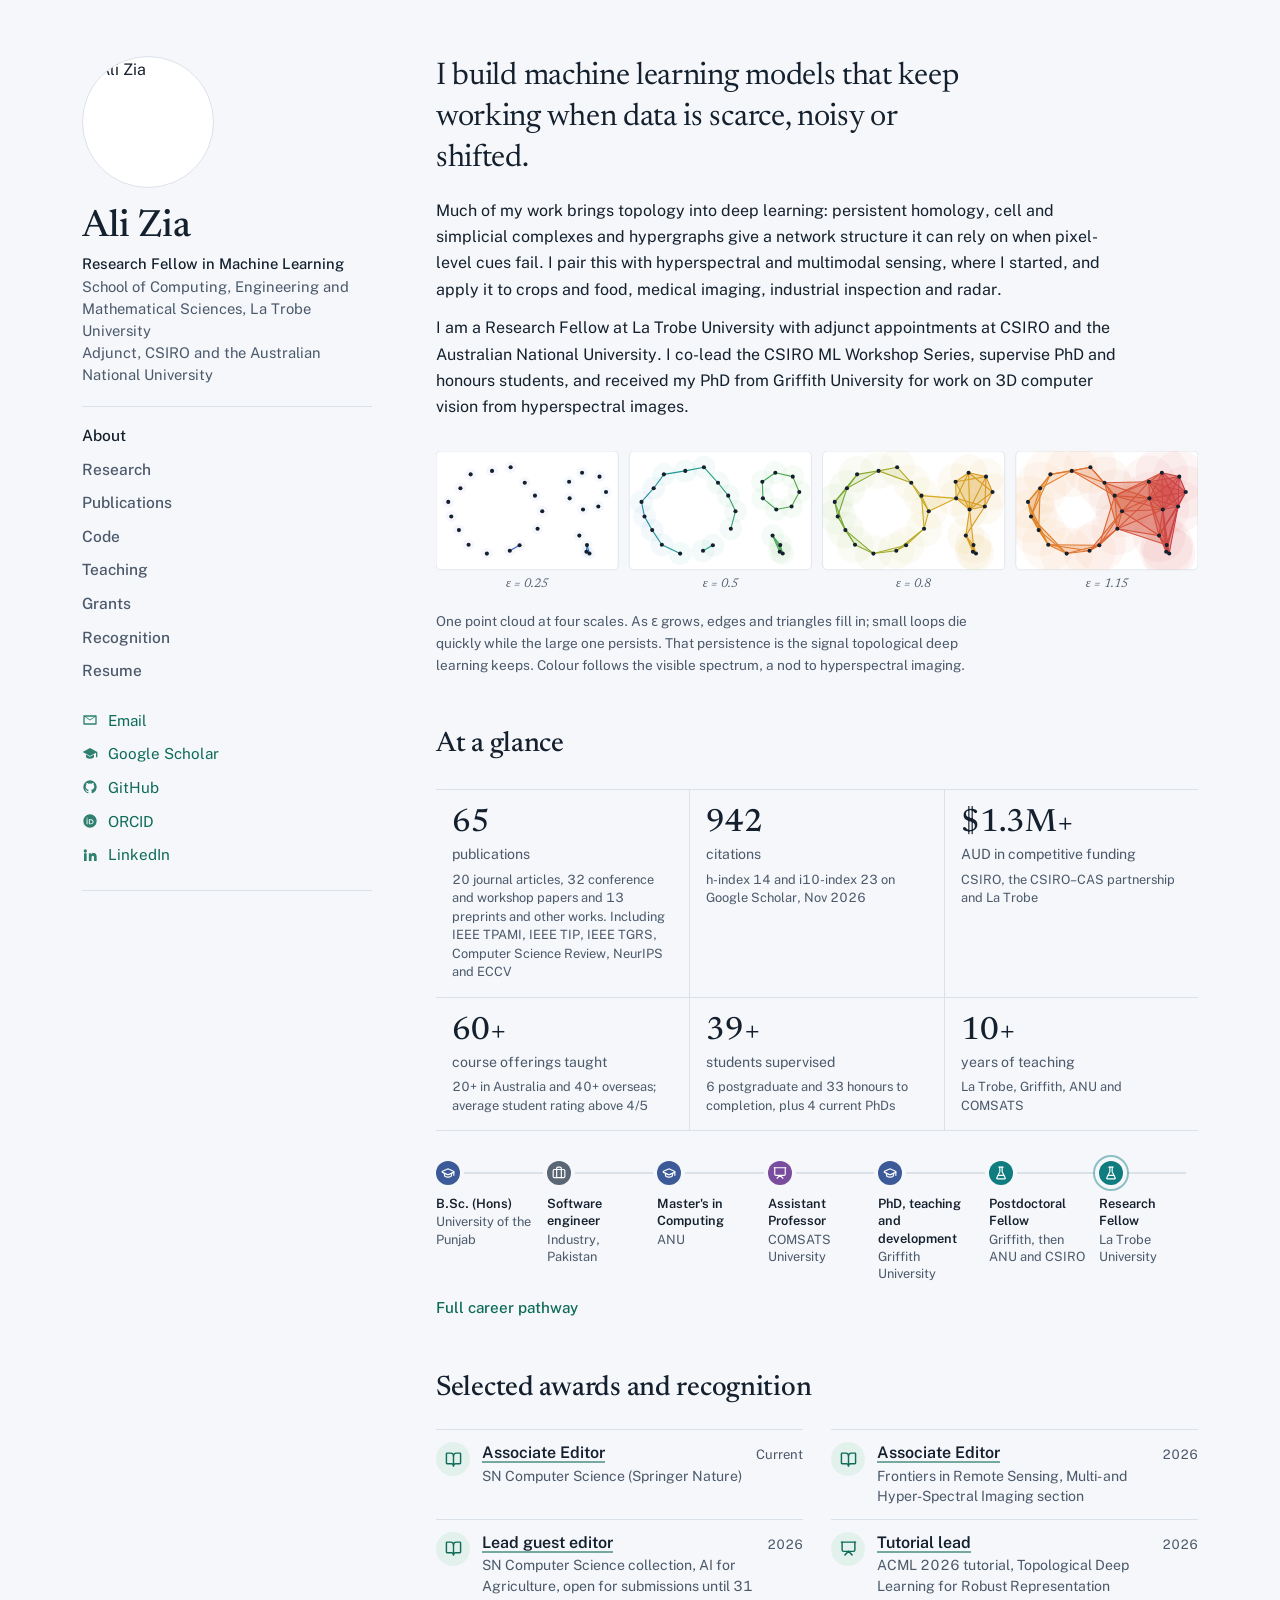
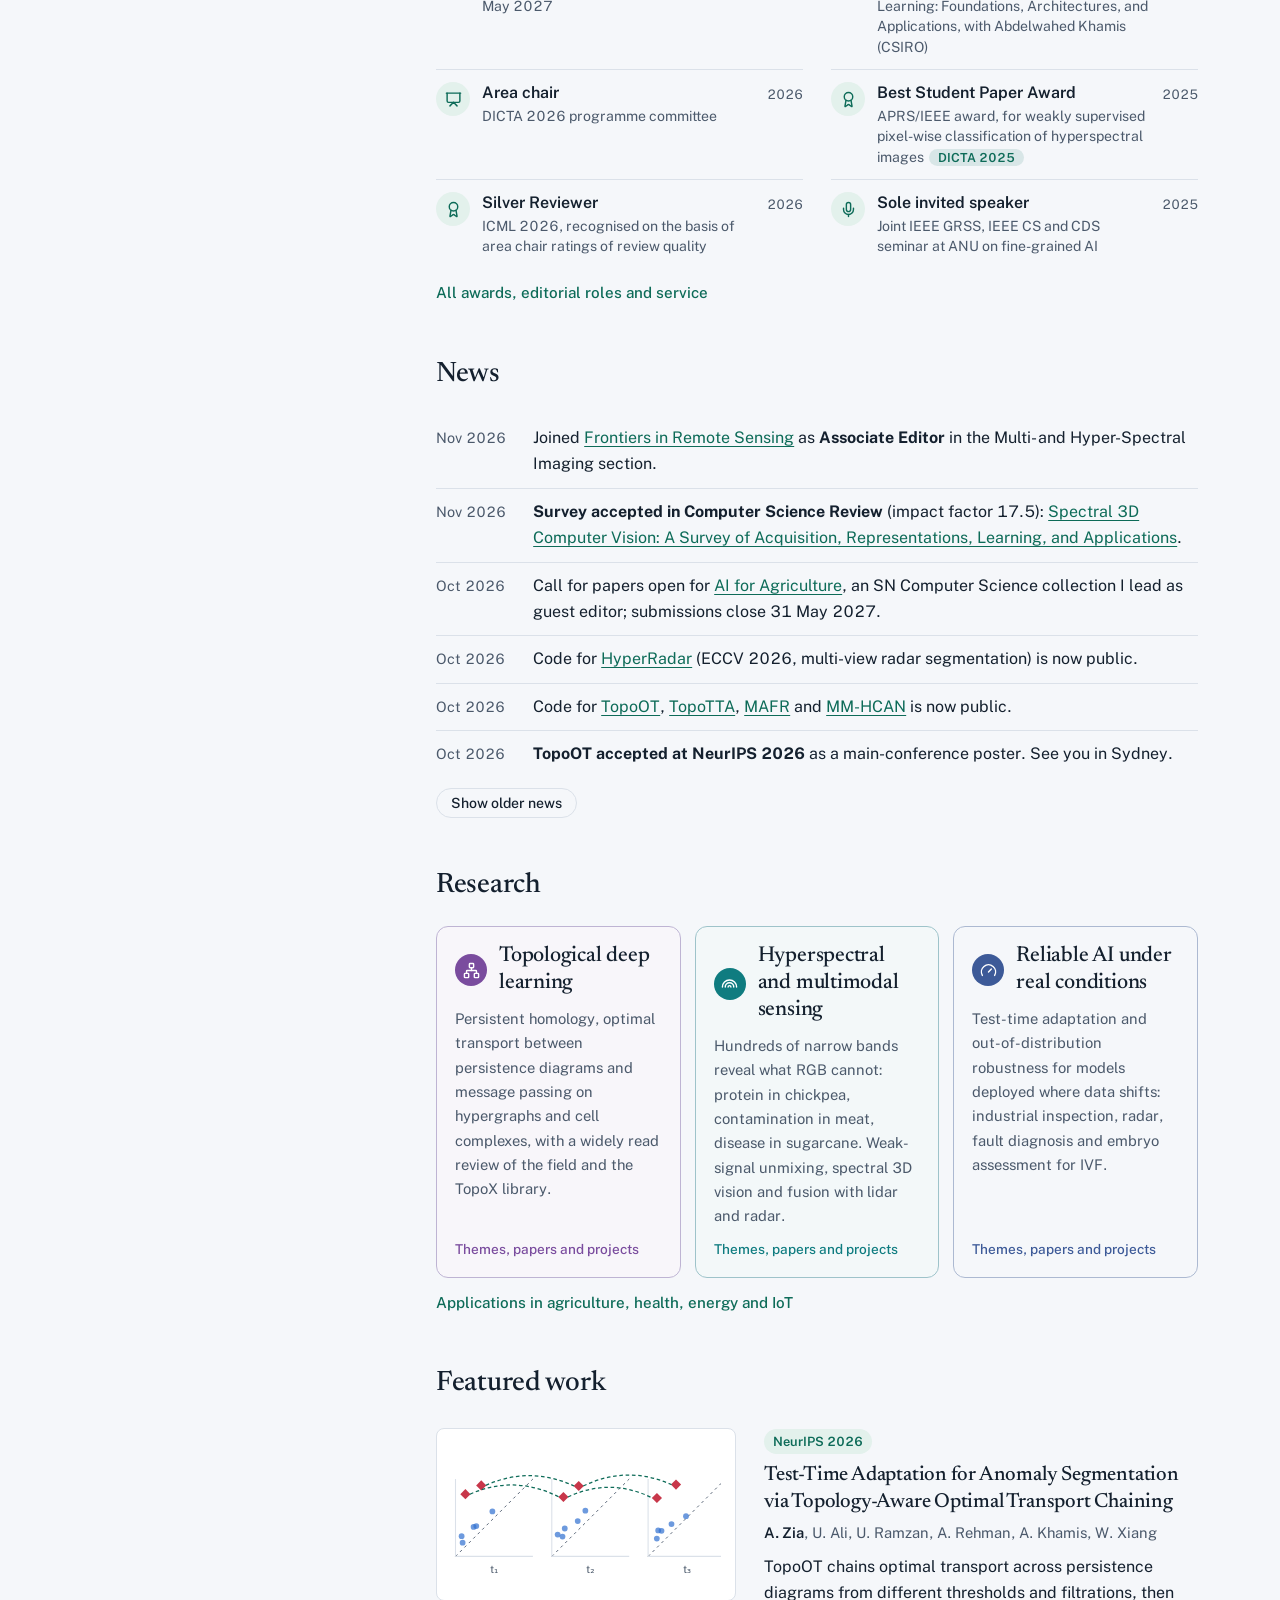
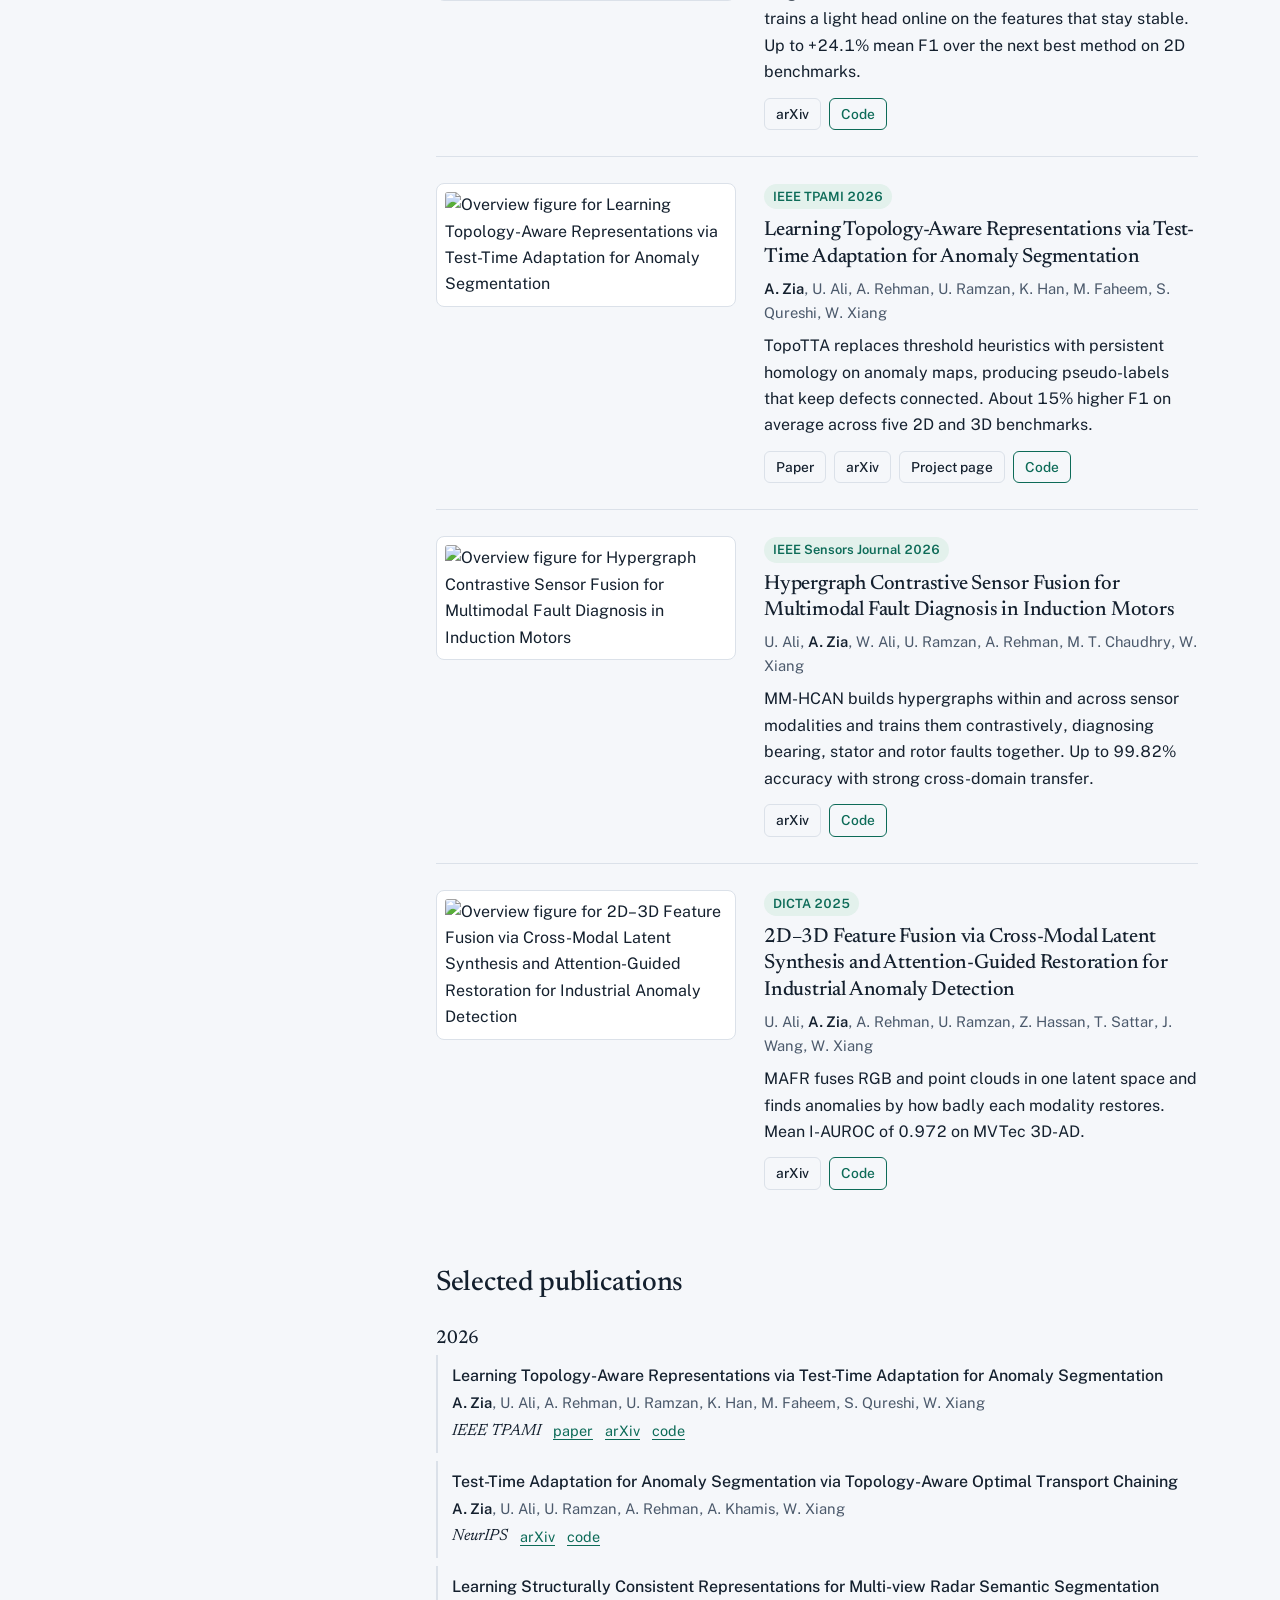
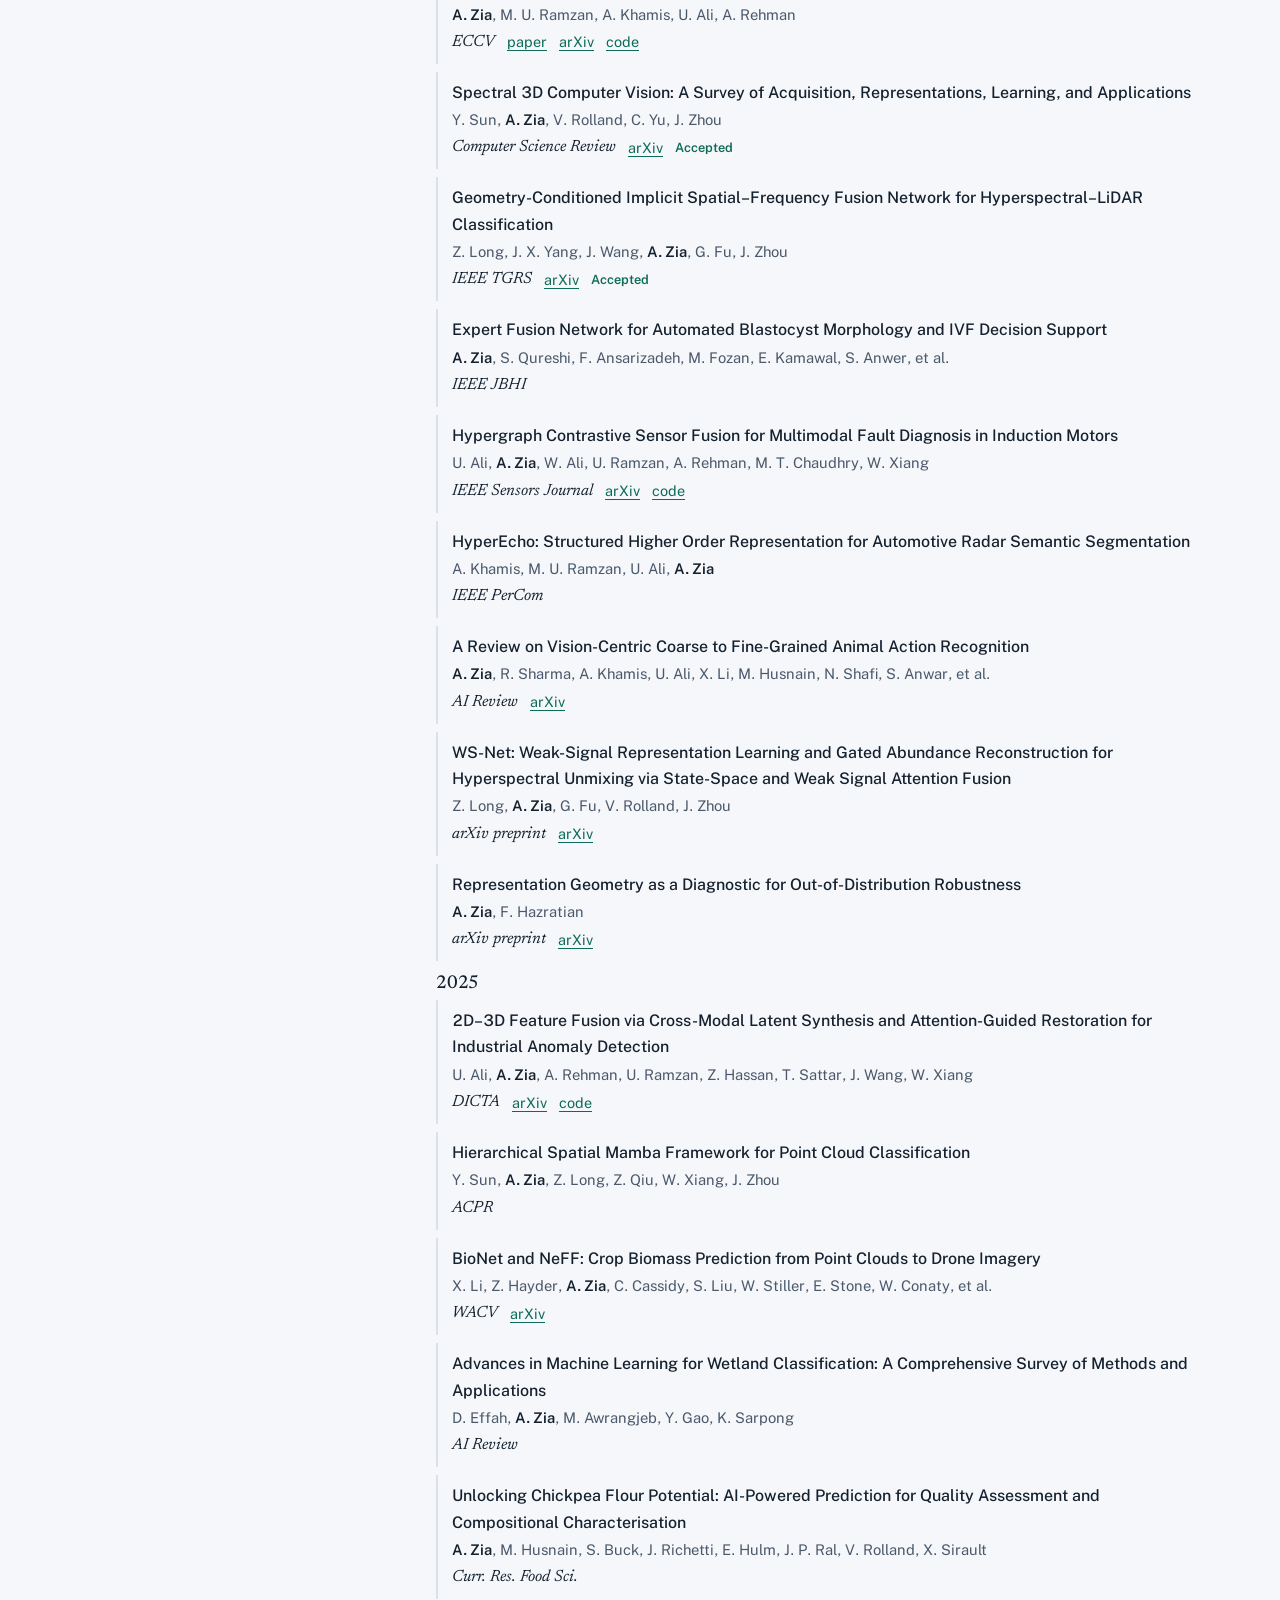
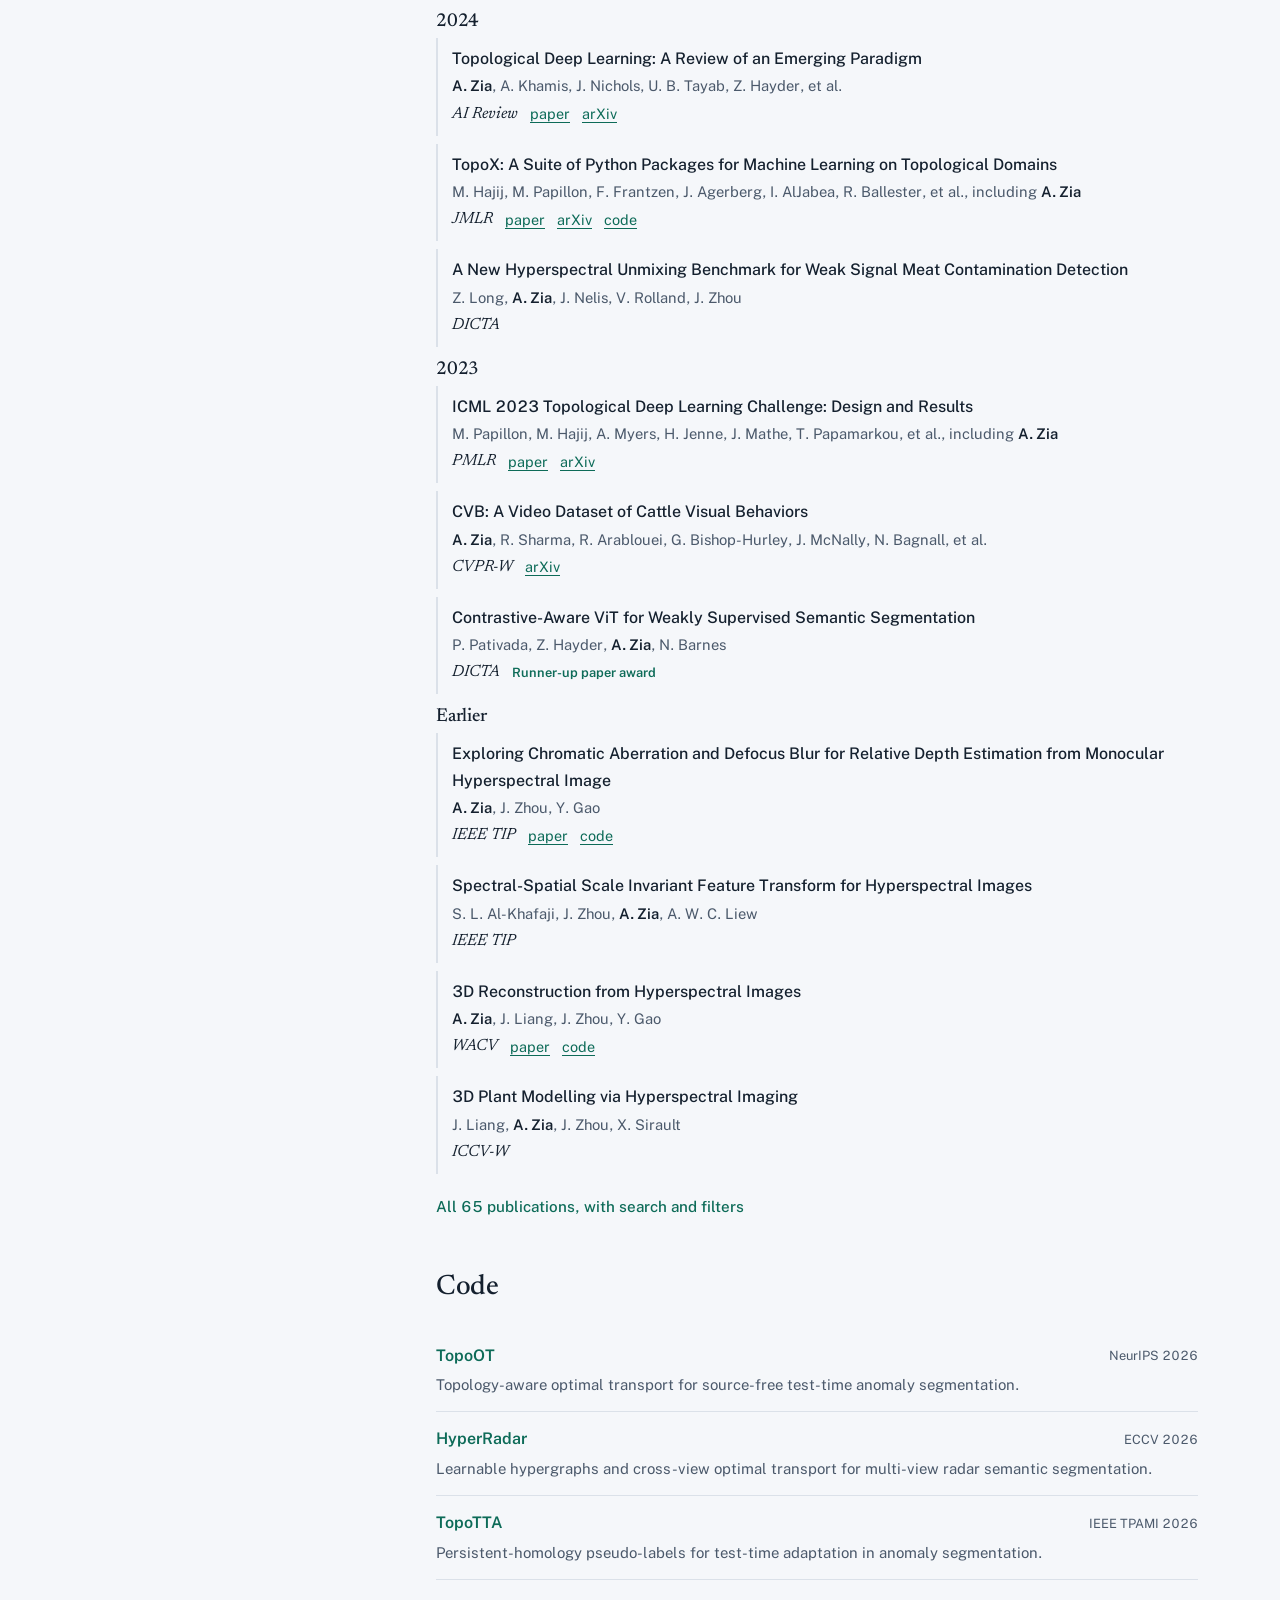
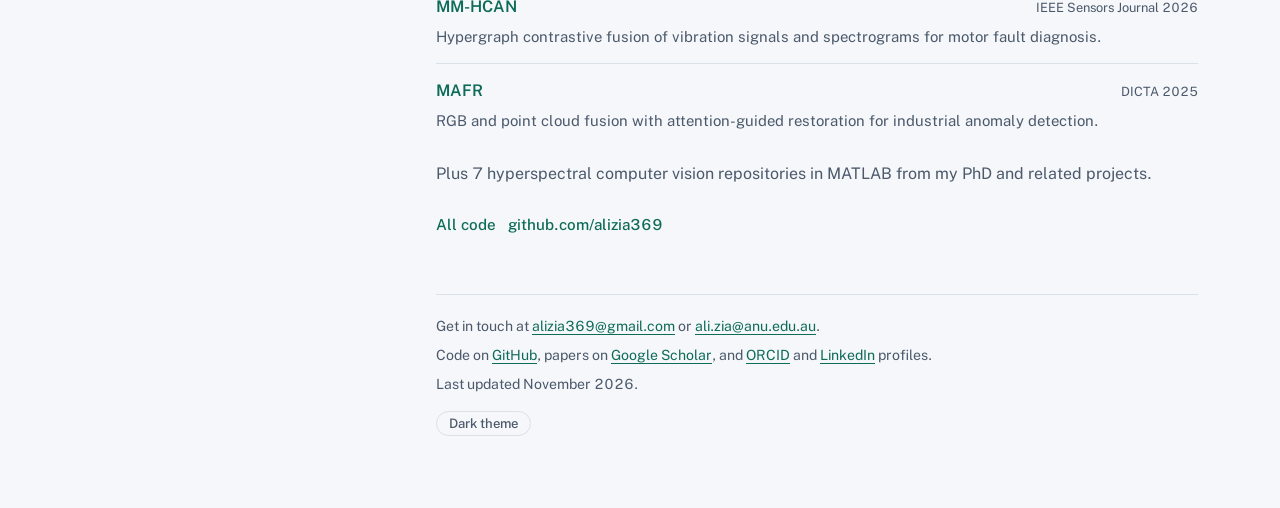
==== commit 27864084: "Associate Editor, Frontiers in Remote Sensing (Multi- and Hyper-Spectral Imaging section): recogniti" ====
--- a/index.html
+++ b/index.html
@@ -623,12 +623,12 @@
 
     <section id="recognition" aria-labelledby="rec-h">
       <h2 id="rec-h">Selected awards and recognition</h2>
-      <ul class="awards"><li><span class="aw-ic"><svg aria-hidden="true" focusable="false" stroke="currentColor" fill="none" stroke-width="2" viewBox="0 0 24 24" stroke-linecap="round" stroke-linejoin="round" xmlns="http://www.w3.org/2000/svg"><path d="M12 7v14"></path><path d="M3 18a1 1 0 0 1-1-1V4a1 1 0 0 1 1-1h5a4 4 0 0 1 4 4 4 4 0 0 1 4-4h5a1 1 0 0 1 1 1v13a1 1 0 0 1-1 1h-6a3 3 0 0 0-3 3 3 3 0 0 0-3-3z"></path></svg></span><div><span class="h"><a href="https://link.springer.com/journal/42979/editorial-board" rel="noopener">Associate Editor</a></span><span class="s">SN Computer Science (Springer Nature)</span></div><span class="y">Current</span></li><li><span class="aw-ic"><svg aria-hidden="true" focusable="false" stroke="currentColor" fill="none" stroke-width="2" viewBox="0 0 24 24" stroke-linecap="round" stroke-linejoin="round" xmlns="http://www.w3.org/2000/svg"><path d="M12 7v14"></path><path d="M3 18a1 1 0 0 1-1-1V4a1 1 0 0 1 1-1h5a4 4 0 0 1 4 4 4 4 0 0 1 4-4h5a1 1 0 0 1 1 1v13a1 1 0 0 1-1 1h-6a3 3 0 0 0-3 3 3 3 0 0 0-3-3z"></path></svg></span><div><span class="h"><a href="https://link.springer.com/collections/fiaehabchh" rel="noopener">Lead guest editor</a></span><span class="s">SN Computer Science collection, AI for Agriculture, open for submissions until 31 May 2027</span></div><span class="y">2026</span></li><li><span class="aw-ic"><svg aria-hidden="true" focusable="false" stroke="currentColor" fill="none" stroke-width="2" viewBox="0 0 24 24" stroke-linecap="round" stroke-linejoin="round" xmlns="http://www.w3.org/2000/svg"><path d="M2 3h20"></path><path d="M21 3v11a2 2 0 0 1-2 2H5a2 2 0 0 1-2-2V3"></path><path d="m7 21 5-5 5 5"></path></svg></span><div><span class="h"><a href="https://www.acml-conf.org/2026/program/tutorials/" rel="noopener">Tutorial lead</a></span><span class="s">ACML 2026 tutorial, Topological Deep Learning for Robust Representation Learning: Foundations, Architectures, and Applications, with Abdelwahed Khamis (CSIRO)</span></div><span class="y">2026</span></li><li><span class="aw-ic"><svg aria-hidden="true" focusable="false" stroke="currentColor" fill="none" stroke-width="2" viewBox="0 0 24 24" stroke-linecap="round" stroke-linejoin="round" xmlns="http://www.w3.org/2000/svg"><path d="M2 3h20"></path><path d="M21 3v11a2 2 0 0 1-2 2H5a2 2 0 0 1-2-2V3"></path><path d="m7 21 5-5 5 5"></path></svg></span><div><span class="h">Area chair</span><span class="s">DICTA 2026 programme committee</span></div><span class="y">2026</span></li><li><span class="aw-ic"><svg aria-hidden="true" focusable="false" stroke="currentColor" fill="none" stroke-width="2" viewBox="0 0 24 24" stroke-linecap="round" stroke-linejoin="round" xmlns="http://www.w3.org/2000/svg"><path d="m15.477 12.89 1.515 8.526a.5.5 0 0 1-.81.47l-3.58-2.687a1 1 0 0 0-1.197 0l-3.586 2.686a.5.5 0 0 1-.81-.469l1.514-8.526"></path><circle cx="12" cy="8" r="6"></circle></svg></span><div><span class="h">Best Student Paper Award</span><span class="s">APRS/IEEE award, for weakly supervised pixel-wise classification of hyperspectral images <a class="vt" href="/publications/#p-weakly-supervised-pixel-wise-classification-of" title="Weakly Supervised Pixel-Wise Classification of Hyperspectral Images with Noise-Adaptive Hybrid Attention and Triple Contrastive Learning">DICTA 2025</a></span></div><span class="y">2025</span></li><li><span class="aw-ic"><svg aria-hidden="true" focusable="false" stroke="currentColor" fill="none" stroke-width="2" viewBox="0 0 24 24" stroke-linecap="round" stroke-linejoin="round" xmlns="http://www.w3.org/2000/svg"><path d="m15.477 12.89 1.515 8.526a.5.5 0 0 1-.81.47l-3.58-2.687a1 1 0 0 0-1.197 0l-3.586 2.686a.5.5 0 0 1-.81-.469l1.514-8.526"></path><circle cx="12" cy="8" r="6"></circle></svg></span><div><span class="h">Silver Reviewer</span><span class="s">ICML 2026, recognised on the basis of area chair ratings of review quality</span></div><span class="y">2026</span></li><li><span class="aw-ic"><svg aria-hidden="true" focusable="false" stroke="currentColor" fill="none" stroke-width="2" viewBox="0 0 24 24" stroke-linecap="round" stroke-linejoin="round" xmlns="http://www.w3.org/2000/svg"><path d="M12 2a3 3 0 0 0-3 3v7a3 3 0 0 0 6 0V5a3 3 0 0 0-3-3Z"></path><path d="M19 10v2a7 7 0 0 1-14 0v-2"></path><line x1="12" x2="12" y1="19" y2="22"></line></svg></span><div><span class="h">Sole invited speaker</span><span class="s">Joint IEEE GRSS, IEEE CS and CDS seminar at ANU on fine-grained AI</span></div><span class="y">2025</span></li><li><span class="aw-ic"><svg aria-hidden="true" focusable="false" stroke="currentColor" fill="none" stroke-width="2" viewBox="0 0 24 24" stroke-linecap="round" stroke-linejoin="round" xmlns="http://www.w3.org/2000/svg"><path d="M12 7v14"></path><path d="M3 18a1 1 0 0 1-1-1V4a1 1 0 0 1 1-1h5a4 4 0 0 1 4 4 4 4 0 0 1 4-4h5a1 1 0 0 1 1 1v13a1 1 0 0 1-1 1h-6a3 3 0 0 0-3 3 3 3 0 0 0-3-3z"></path></svg></span><div><span class="h"><a href="https://doi.org/10.3389/frsen.2026.1991820" rel="noopener">Guest editor</a></span><span class="s">Frontiers in Remote Sensing Research Topic, Building Resilient Cities with Remote Sensing and AI; editorial published 2026</span></div><span class="y">2025</span></li></ul><a class="more-link" href="/recognition/">All awards, editorial roles and service</a>
+      <ul class="awards"><li><span class="aw-ic"><svg aria-hidden="true" focusable="false" stroke="currentColor" fill="none" stroke-width="2" viewBox="0 0 24 24" stroke-linecap="round" stroke-linejoin="round" xmlns="http://www.w3.org/2000/svg"><path d="M12 7v14"></path><path d="M3 18a1 1 0 0 1-1-1V4a1 1 0 0 1 1-1h5a4 4 0 0 1 4 4 4 4 0 0 1 4-4h5a1 1 0 0 1 1 1v13a1 1 0 0 1-1 1h-6a3 3 0 0 0-3 3 3 3 0 0 0-3-3z"></path></svg></span><div><span class="h"><a href="https://link.springer.com/journal/42979/editorial-board" rel="noopener">Associate Editor</a></span><span class="s">SN Computer Science (Springer Nature)</span></div><span class="y">Current</span></li><li><span class="aw-ic"><svg aria-hidden="true" focusable="false" stroke="currentColor" fill="none" stroke-width="2" viewBox="0 0 24 24" stroke-linecap="round" stroke-linejoin="round" xmlns="http://www.w3.org/2000/svg"><path d="M12 7v14"></path><path d="M3 18a1 1 0 0 1-1-1V4a1 1 0 0 1 1-1h5a4 4 0 0 1 4 4 4 4 0 0 1 4-4h5a1 1 0 0 1 1 1v13a1 1 0 0 1-1 1h-6a3 3 0 0 0-3 3 3 3 0 0 0-3-3z"></path></svg></span><div><span class="h"><a href="https://www.frontiersin.org/journals/remote-sensing/sections/multi--and-hyper-spectral-imaging/editors" rel="noopener">Associate Editor</a></span><span class="s">Frontiers in Remote Sensing, Multi- and Hyper-Spectral Imaging section</span></div><span class="y">2026</span></li><li><span class="aw-ic"><svg aria-hidden="true" focusable="false" stroke="currentColor" fill="none" stroke-width="2" viewBox="0 0 24 24" stroke-linecap="round" stroke-linejoin="round" xmlns="http://www.w3.org/2000/svg"><path d="M12 7v14"></path><path d="M3 18a1 1 0 0 1-1-1V4a1 1 0 0 1 1-1h5a4 4 0 0 1 4 4 4 4 0 0 1 4-4h5a1 1 0 0 1 1 1v13a1 1 0 0 1-1 1h-6a3 3 0 0 0-3 3 3 3 0 0 0-3-3z"></path></svg></span><div><span class="h"><a href="https://link.springer.com/collections/fiaehabchh" rel="noopener">Lead guest editor</a></span><span class="s">SN Computer Science collection, AI for Agriculture, open for submissions until 31 May 2027</span></div><span class="y">2026</span></li><li><span class="aw-ic"><svg aria-hidden="true" focusable="false" stroke="currentColor" fill="none" stroke-width="2" viewBox="0 0 24 24" stroke-linecap="round" stroke-linejoin="round" xmlns="http://www.w3.org/2000/svg"><path d="M2 3h20"></path><path d="M21 3v11a2 2 0 0 1-2 2H5a2 2 0 0 1-2-2V3"></path><path d="m7 21 5-5 5 5"></path></svg></span><div><span class="h"><a href="https://www.acml-conf.org/2026/program/tutorials/" rel="noopener">Tutorial lead</a></span><span class="s">ACML 2026 tutorial, Topological Deep Learning for Robust Representation Learning: Foundations, Architectures, and Applications, with Abdelwahed Khamis (CSIRO)</span></div><span class="y">2026</span></li><li><span class="aw-ic"><svg aria-hidden="true" focusable="false" stroke="currentColor" fill="none" stroke-width="2" viewBox="0 0 24 24" stroke-linecap="round" stroke-linejoin="round" xmlns="http://www.w3.org/2000/svg"><path d="M2 3h20"></path><path d="M21 3v11a2 2 0 0 1-2 2H5a2 2 0 0 1-2-2V3"></path><path d="m7 21 5-5 5 5"></path></svg></span><div><span class="h">Area chair</span><span class="s">DICTA 2026 programme committee</span></div><span class="y">2026</span></li><li><span class="aw-ic"><svg aria-hidden="true" focusable="false" stroke="currentColor" fill="none" stroke-width="2" viewBox="0 0 24 24" stroke-linecap="round" stroke-linejoin="round" xmlns="http://www.w3.org/2000/svg"><path d="m15.477 12.89 1.515 8.526a.5.5 0 0 1-.81.47l-3.58-2.687a1 1 0 0 0-1.197 0l-3.586 2.686a.5.5 0 0 1-.81-.469l1.514-8.526"></path><circle cx="12" cy="8" r="6"></circle></svg></span><div><span class="h">Best Student Paper Award</span><span class="s">APRS/IEEE award, for weakly supervised pixel-wise classification of hyperspectral images <a class="vt" href="/publications/#p-weakly-supervised-pixel-wise-classification-of" title="Weakly Supervised Pixel-Wise Classification of Hyperspectral Images with Noise-Adaptive Hybrid Attention and Triple Contrastive Learning">DICTA 2025</a></span></div><span class="y">2025</span></li><li><span class="aw-ic"><svg aria-hidden="true" focusable="false" stroke="currentColor" fill="none" stroke-width="2" viewBox="0 0 24 24" stroke-linecap="round" stroke-linejoin="round" xmlns="http://www.w3.org/2000/svg"><path d="m15.477 12.89 1.515 8.526a.5.5 0 0 1-.81.47l-3.58-2.687a1 1 0 0 0-1.197 0l-3.586 2.686a.5.5 0 0 1-.81-.469l1.514-8.526"></path><circle cx="12" cy="8" r="6"></circle></svg></span><div><span class="h">Silver Reviewer</span><span class="s">ICML 2026, recognised on the basis of area chair ratings of review quality</span></div><span class="y">2026</span></li><li><span class="aw-ic"><svg aria-hidden="true" focusable="false" stroke="currentColor" fill="none" stroke-width="2" viewBox="0 0 24 24" stroke-linecap="round" stroke-linejoin="round" xmlns="http://www.w3.org/2000/svg"><path d="M12 2a3 3 0 0 0-3 3v7a3 3 0 0 0 6 0V5a3 3 0 0 0-3-3Z"></path><path d="M19 10v2a7 7 0 0 1-14 0v-2"></path><line x1="12" x2="12" y1="19" y2="22"></line></svg></span><div><span class="h">Sole invited speaker</span><span class="s">Joint IEEE GRSS, IEEE CS and CDS seminar at ANU on fine-grained AI</span></div><span class="y">2025</span></li></ul><a class="more-link" href="/recognition/">All awards, editorial roles and service</a>
     </section>
 
     <section id="news">
       <h2>News</h2>
-      <ul class="news" id="news-list"><li><time datetime="2026-11">Nov 2026</time><span><strong>Survey accepted in Computer Science Review</strong> (impact factor 17.5): <a href="/publications/#p-spectral-3d-computer-vision-a-survey-of-acquisition">Spectral 3D Computer Vision: A Survey of Acquisition, Representations, Learning, and Applications</a>.</span></li><li><time datetime="2026-10">Oct 2026</time><span>Call for papers open for <a href="https://link.springer.com/collections/fiaehabchh">AI for Agriculture</a>, an SN Computer Science collection I lead as guest editor; submissions close 31 May 2027.</span></li><li><time datetime="2026-10">Oct 2026</time><span>Code for <a href="https://github.com/alizia369/HyperRadar">HyperRadar</a> (ECCV 2026, multi-view radar segmentation) is now public.</span></li><li><time datetime="2026-10">Oct 2026</time><span>Code for <a href="https://github.com/alizia369/TopoOT">TopoOT</a>, <a href="https://github.com/alizia369/TopoTTA">TopoTTA</a>, <a href="https://github.com/alizia369/MAFR">MAFR</a> and <a href="https://github.com/alizia369/MM-HCAN">MM-HCAN</a> is now public.</span></li><li><time datetime="2026-10">Oct 2026</time><span><strong>TopoOT accepted at NeurIPS 2026</strong> as a main-conference poster. See you in Sydney.</span></li><li><time datetime="2026-10">Oct 2026</time><span>“Learnable Persistent Topology for Multi-View Radar Semantic Segmentation” accepted at the NeurIPS 2026 workshop on Symmetry and Geometry in Neural Representations.</span></li><li class="more"><time datetime="2026-10">Oct 2026</time><span>La Trobe University featured our HyperRadar research on making autonomous systems more reliable: <a href="https://www.latrobe.edu.au/news/announcements/2026/ai-and-autonomous-systems">AI and autonomous systems</a>.</span></li><li class="more"><time datetime="2026-09">Sep 2026</time><span>Paper with Zaid Sako and Nilmini Wickramasinghe accepted at HICSS-60: <a href="/publications/#p-context-aware-ai-for-localised-pollen-risk-guidance-in">Context-Aware AI for Localised Pollen-Risk Guidance in Asthma Self-Management</a>.</span></li><li class="more"><time datetime="2026-09">Sep 2026</time><span>Editorial published in Frontiers in Remote Sensing: <a href="https://doi.org/10.3389/frsen.2026.1991820">Building resilient cities with remote sensing and AI</a>, closing the Research Topic I co-edited.</span></li><li class="more"><time datetime="2026-08">Aug 2026</time><span>La Trobe University featured our work on higher-order, structure-aware AI: <a href="https://www.latrobe.edu.au/news/announcements/2026/ai-systems-and-real-world-data">AI systems and real-world data</a>.</span></li><li class="more"><time datetime="2026">2026</time><span>Joined the editorial board of <a href="https://link.springer.com/journal/42979/editorial-board">SN Computer Science</a> (Springer Nature) as <strong>Associate Editor</strong>, and serving as area chair for DICTA 2026.</span></li><li class="more"><time datetime="2026">2026</time><span>Recognised as an ICML 2026 Silver Reviewer and received a CVPR 2026 reviewer certificate. More in <a href="/recognition/">awards and recognition</a>.</span></li><li class="more"><time datetime="2026">2026</time><span>Our tutorial <a href="https://alizia369.github.io/acml2026-tdl/">Topological Deep Learning for Robust Representation Learning</a> was accepted at ACML 2026 (Melbourne, 1 December), with Usman Ali and Abdelwahed Khamis.</span></li><li class="more"><time datetime="2026">2026</time><span><strong><a href="https://doi.org/10.1109/TPAMI.2026.3710196">TopoTTA</a> published in IEEE TPAMI.</strong></span></li><li class="more"><time datetime="2026">2026</time><span>Papers at ECCV 2026 (structurally consistent multi-view radar segmentation) and IEEE JBHI (expert fusion for blastocyst assessment and IVF decision support).</span></li><li class="more"><time datetime="2026">2026</time><span>MM-HCAN published in the IEEE Sensors Journal; HyperEcho, on higher-order representations for automotive radar, at IEEE PerCom 2026.</span></li><li class="more"><time datetime="2026">2026</time><span>Seed funding as lead for SpectraResist-AI, detecting herbicide resistance in ryegrass, and a La Trobe Research Infrastructure grant for a high-speed camera.</span></li><li class="more"><time datetime="2025">2025</time><span><strong>Best Student Paper Award</strong> (APRS/IEEE) at DICTA 2025 in Adelaide, with Derrick Effah, for weakly supervised pixel-wise classification of hyperspectral images.</span></li><li class="more"><time datetime="2025">2025</time><span>Programme committee for IVCNZ 2025 and scientific committee for the 2026 Australian Agronomy Conference.</span></li><li class="more"><time datetime="2025">2025</time><span>MAFR and Split-Fuse-Transport at DICTA 2025; Hierarchical Spatial Mamba at ACPR 2025; BioNet and NeFF at WACV 2025.</span></li><li class="more"><time datetime="2024">2024</time><span>Poster session lead at DICTA 2024 in Perth.</span></li><li class="more"><time datetime="2024">2024</time><span>Our review of topological deep learning appeared in Artificial Intelligence Review, and TopoX in the Journal of Machine Learning Research.</span></li><li class="more"><time datetime="2023">2023</time><span>Runner-up paper award at DICTA 2023 for contrastive-aware ViT for weakly supervised segmentation.</span></li></ul>
+      <ul class="news" id="news-list"><li><time datetime="2026-11">Nov 2026</time><span>Joined <a href="https://www.frontiersin.org/journals/remote-sensing/sections/multi--and-hyper-spectral-imaging/editors">Frontiers in Remote Sensing</a> as <strong>Associate Editor</strong> in the Multi- and Hyper-Spectral Imaging section.</span></li><li><time datetime="2026-11">Nov 2026</time><span><strong>Survey accepted in Computer Science Review</strong> (impact factor 17.5): <a href="/publications/#p-spectral-3d-computer-vision-a-survey-of-acquisition">Spectral 3D Computer Vision: A Survey of Acquisition, Representations, Learning, and Applications</a>.</span></li><li><time datetime="2026-10">Oct 2026</time><span>Call for papers open for <a href="https://link.springer.com/collections/fiaehabchh">AI for Agriculture</a>, an SN Computer Science collection I lead as guest editor; submissions close 31 May 2027.</span></li><li><time datetime="2026-10">Oct 2026</time><span>Code for <a href="https://github.com/alizia369/HyperRadar">HyperRadar</a> (ECCV 2026, multi-view radar segmentation) is now public.</span></li><li><time datetime="2026-10">Oct 2026</time><span>Code for <a href="https://github.com/alizia369/TopoOT">TopoOT</a>, <a href="https://github.com/alizia369/TopoTTA">TopoTTA</a>, <a href="https://github.com/alizia369/MAFR">MAFR</a> and <a href="https://github.com/alizia369/MM-HCAN">MM-HCAN</a> is now public.</span></li><li><time datetime="2026-10">Oct 2026</time><span><strong>TopoOT accepted at NeurIPS 2026</strong> as a main-conference poster. See you in Sydney.</span></li><li class="more"><time datetime="2026-10">Oct 2026</time><span>“Learnable Persistent Topology for Multi-View Radar Semantic Segmentation” accepted at the NeurIPS 2026 workshop on Symmetry and Geometry in Neural Representations.</span></li><li class="more"><time datetime="2026-10">Oct 2026</time><span>La Trobe University featured our HyperRadar research on making autonomous systems more reliable: <a href="https://www.latrobe.edu.au/news/announcements/2026/ai-and-autonomous-systems">AI and autonomous systems</a>.</span></li><li class="more"><time datetime="2026-09">Sep 2026</time><span>Paper with Zaid Sako and Nilmini Wickramasinghe accepted at HICSS-60: <a href="/publications/#p-context-aware-ai-for-localised-pollen-risk-guidance-in">Context-Aware AI for Localised Pollen-Risk Guidance in Asthma Self-Management</a>.</span></li><li class="more"><time datetime="2026-09">Sep 2026</time><span>Editorial published in Frontiers in Remote Sensing: <a href="https://doi.org/10.3389/frsen.2026.1991820">Building resilient cities with remote sensing and AI</a>, closing the Research Topic I co-edited.</span></li><li class="more"><time datetime="2026-08">Aug 2026</time><span>La Trobe University featured our work on higher-order, structure-aware AI: <a href="https://www.latrobe.edu.au/news/announcements/2026/ai-systems-and-real-world-data">AI systems and real-world data</a>.</span></li><li class="more"><time datetime="2026">2026</time><span>Joined the editorial board of <a href="https://link.springer.com/journal/42979/editorial-board">SN Computer Science</a> (Springer Nature) as <strong>Associate Editor</strong>, and serving as area chair for DICTA 2026.</span></li><li class="more"><time datetime="2026">2026</time><span>Recognised as an ICML 2026 Silver Reviewer and received a CVPR 2026 reviewer certificate. More in <a href="/recognition/">awards and recognition</a>.</span></li><li class="more"><time datetime="2026">2026</time><span>Our tutorial <a href="https://alizia369.github.io/acml2026-tdl/">Topological Deep Learning for Robust Representation Learning</a> was accepted at ACML 2026 (Melbourne, 1 December), with Usman Ali and Abdelwahed Khamis.</span></li><li class="more"><time datetime="2026">2026</time><span><strong><a href="https://doi.org/10.1109/TPAMI.2026.3710196">TopoTTA</a> published in IEEE TPAMI.</strong></span></li><li class="more"><time datetime="2026">2026</time><span>Papers at ECCV 2026 (structurally consistent multi-view radar segmentation) and IEEE JBHI (expert fusion for blastocyst assessment and IVF decision support).</span></li><li class="more"><time datetime="2026">2026</time><span>MM-HCAN published in the IEEE Sensors Journal; HyperEcho, on higher-order representations for automotive radar, at IEEE PerCom 2026.</span></li><li class="more"><time datetime="2026">2026</time><span>Seed funding as lead for SpectraResist-AI, detecting herbicide resistance in ryegrass, and a La Trobe Research Infrastructure grant for a high-speed camera.</span></li><li class="more"><time datetime="2025">2025</time><span><strong>Best Student Paper Award</strong> (APRS/IEEE) at DICTA 2025 in Adelaide, with Derrick Effah, for weakly supervised pixel-wise classification of hyperspectral images.</span></li><li class="more"><time datetime="2025">2025</time><span>Programme committee for IVCNZ 2025 and scientific committee for the 2026 Australian Agronomy Conference.</span></li><li class="more"><time datetime="2025">2025</time><span>MAFR and Split-Fuse-Transport at DICTA 2025; Hierarchical Spatial Mamba at ACPR 2025; BioNet and NeFF at WACV 2025.</span></li><li class="more"><time datetime="2024">2024</time><span>Poster session lead at DICTA 2024 in Perth.</span></li><li class="more"><time datetime="2024">2024</time><span>Our review of topological deep learning appeared in Artificial Intelligence Review, and TopoX in the Journal of Machine Learning Research.</span></li><li class="more"><time datetime="2023">2023</time><span>Runner-up paper award at DICTA 2023 for contrastive-aware ViT for weakly supervised segmentation.</span></li></ul>
       <button class="toggle" type="button" aria-expanded="false" aria-controls="news-list" id="news-toggle">Show older news</button>
     </section>
 
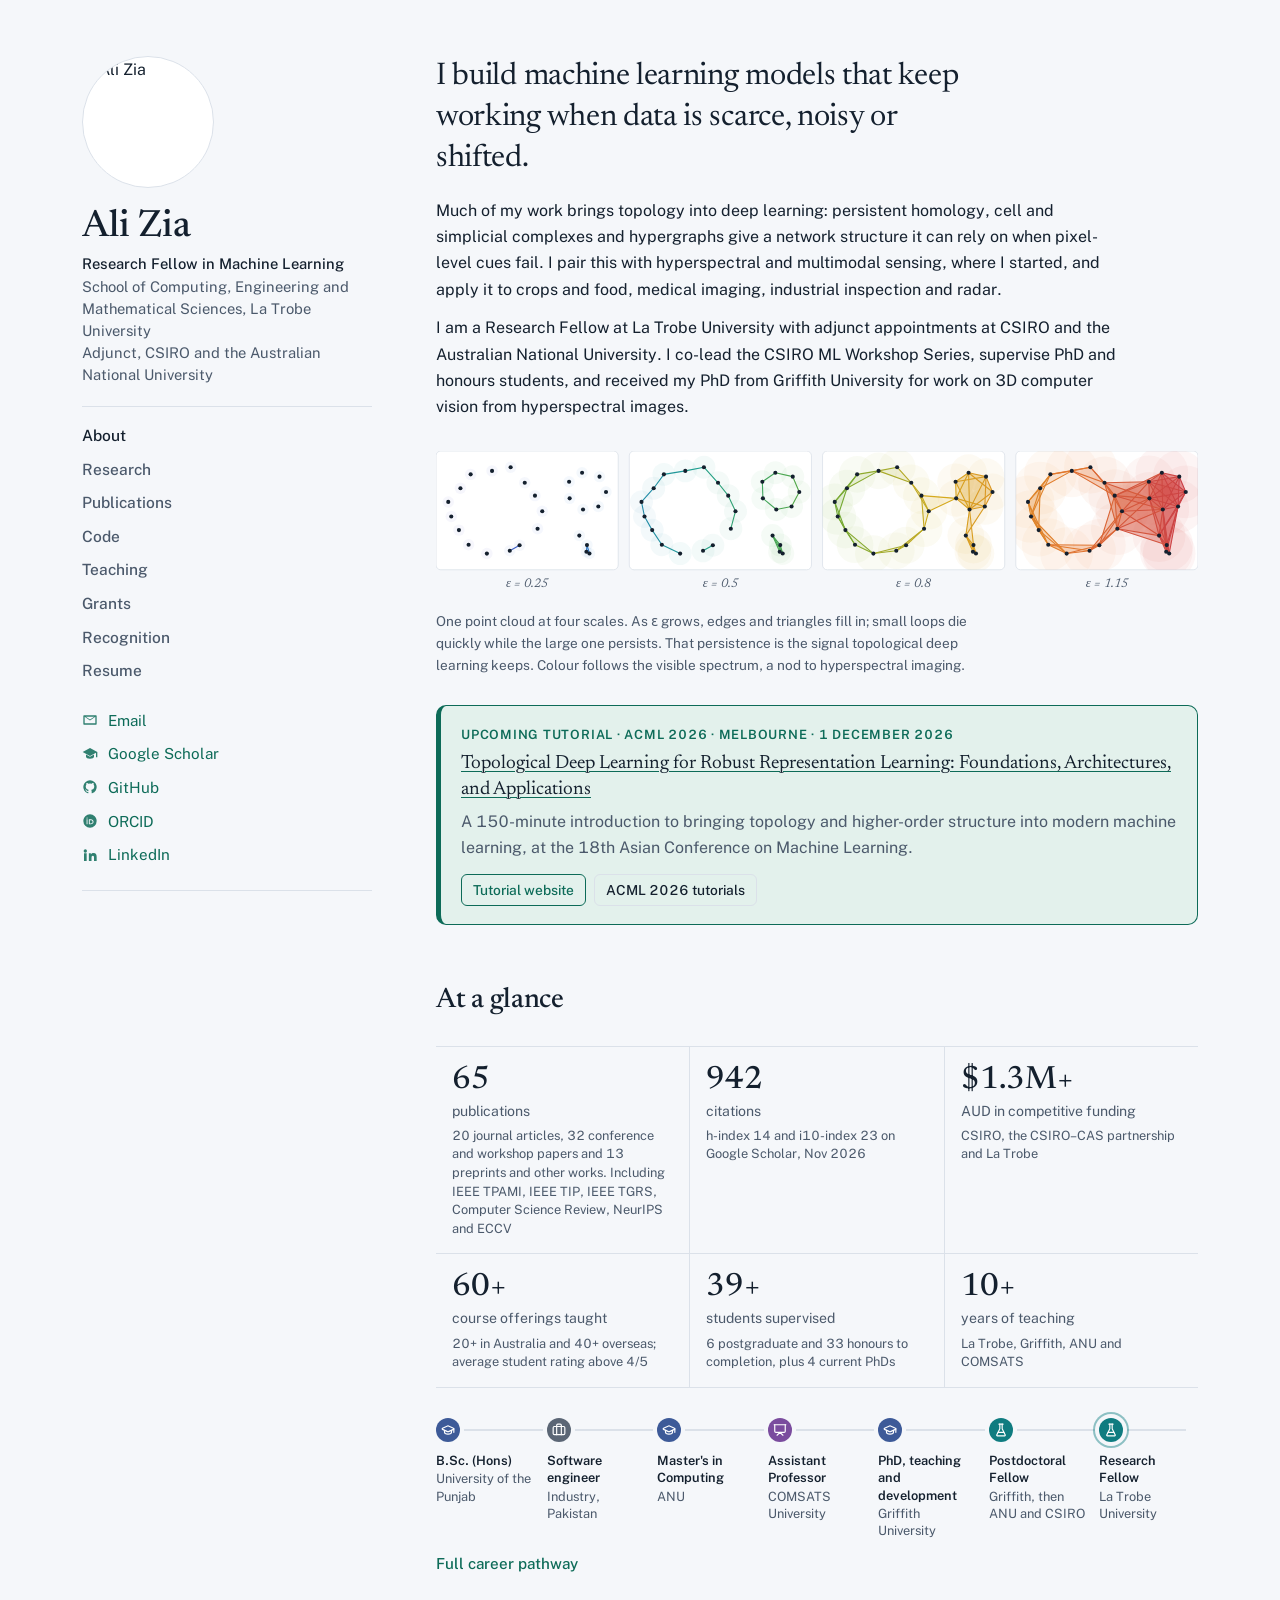
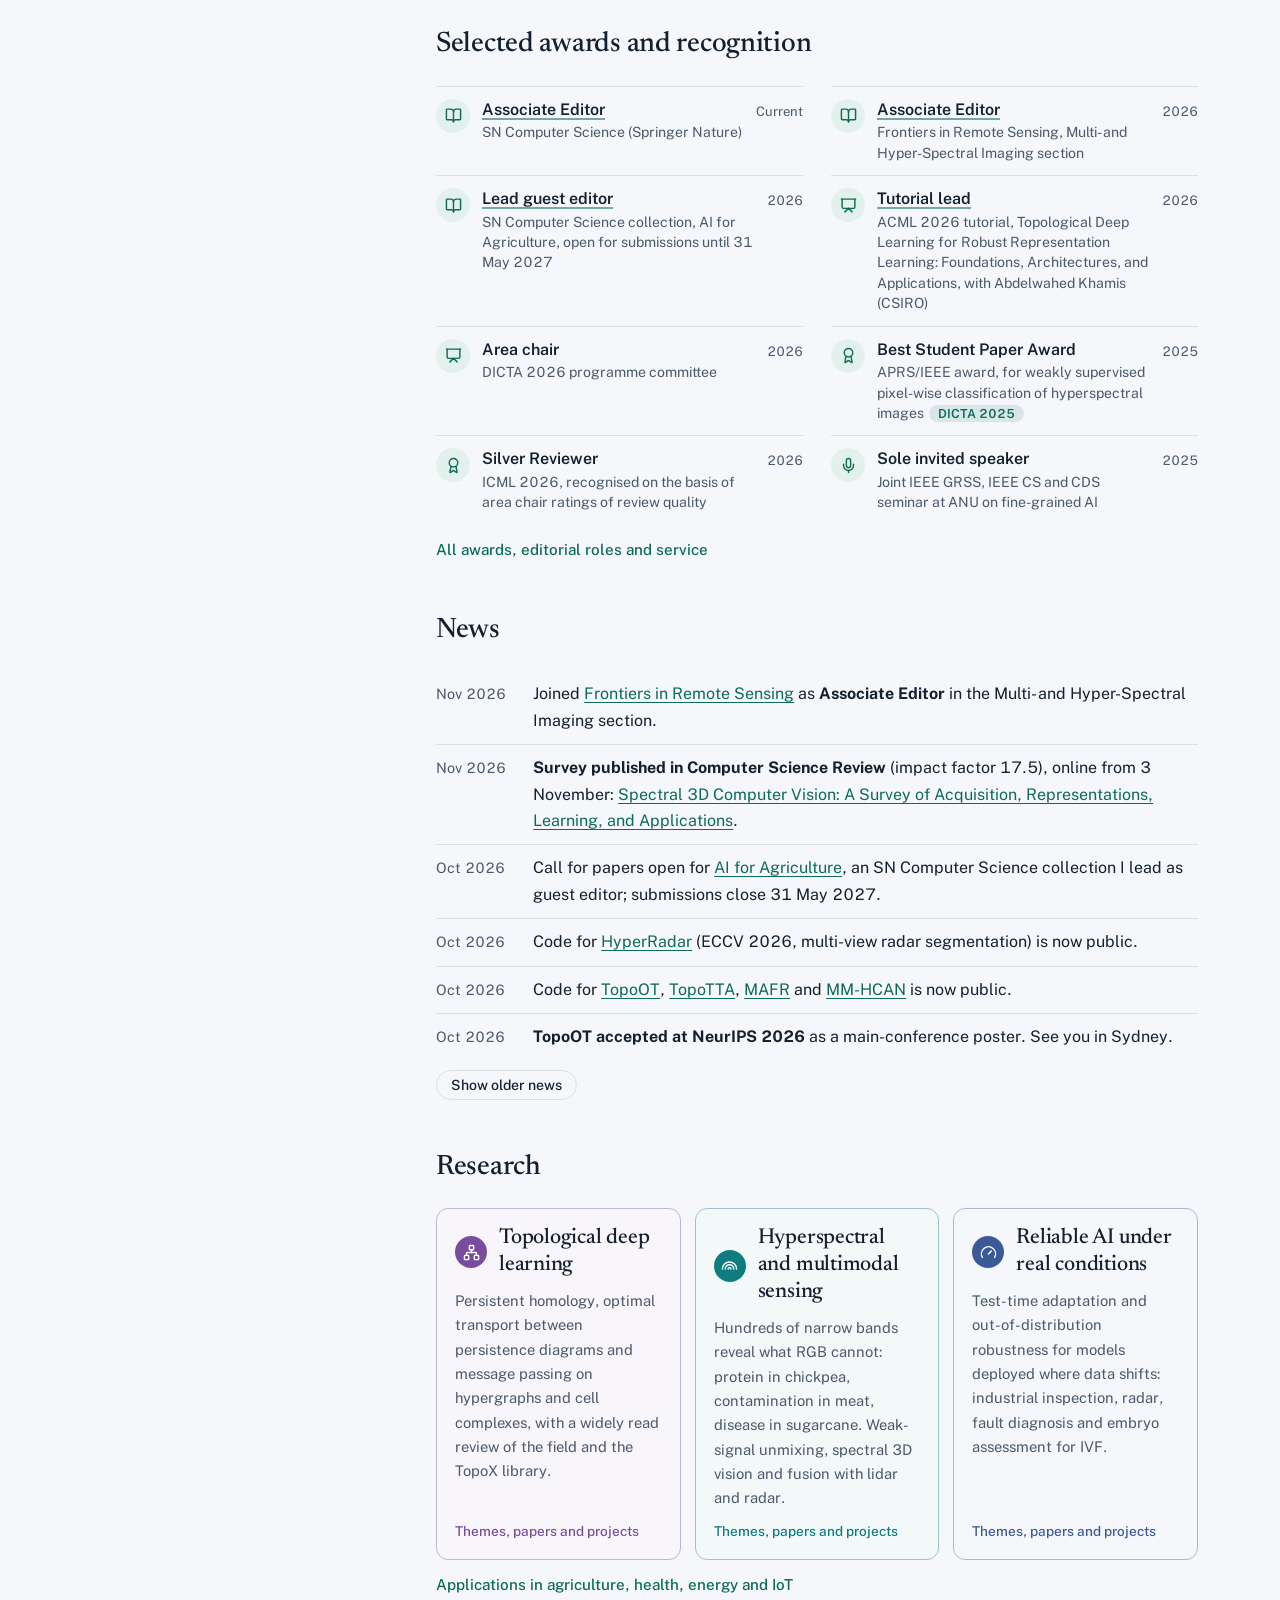
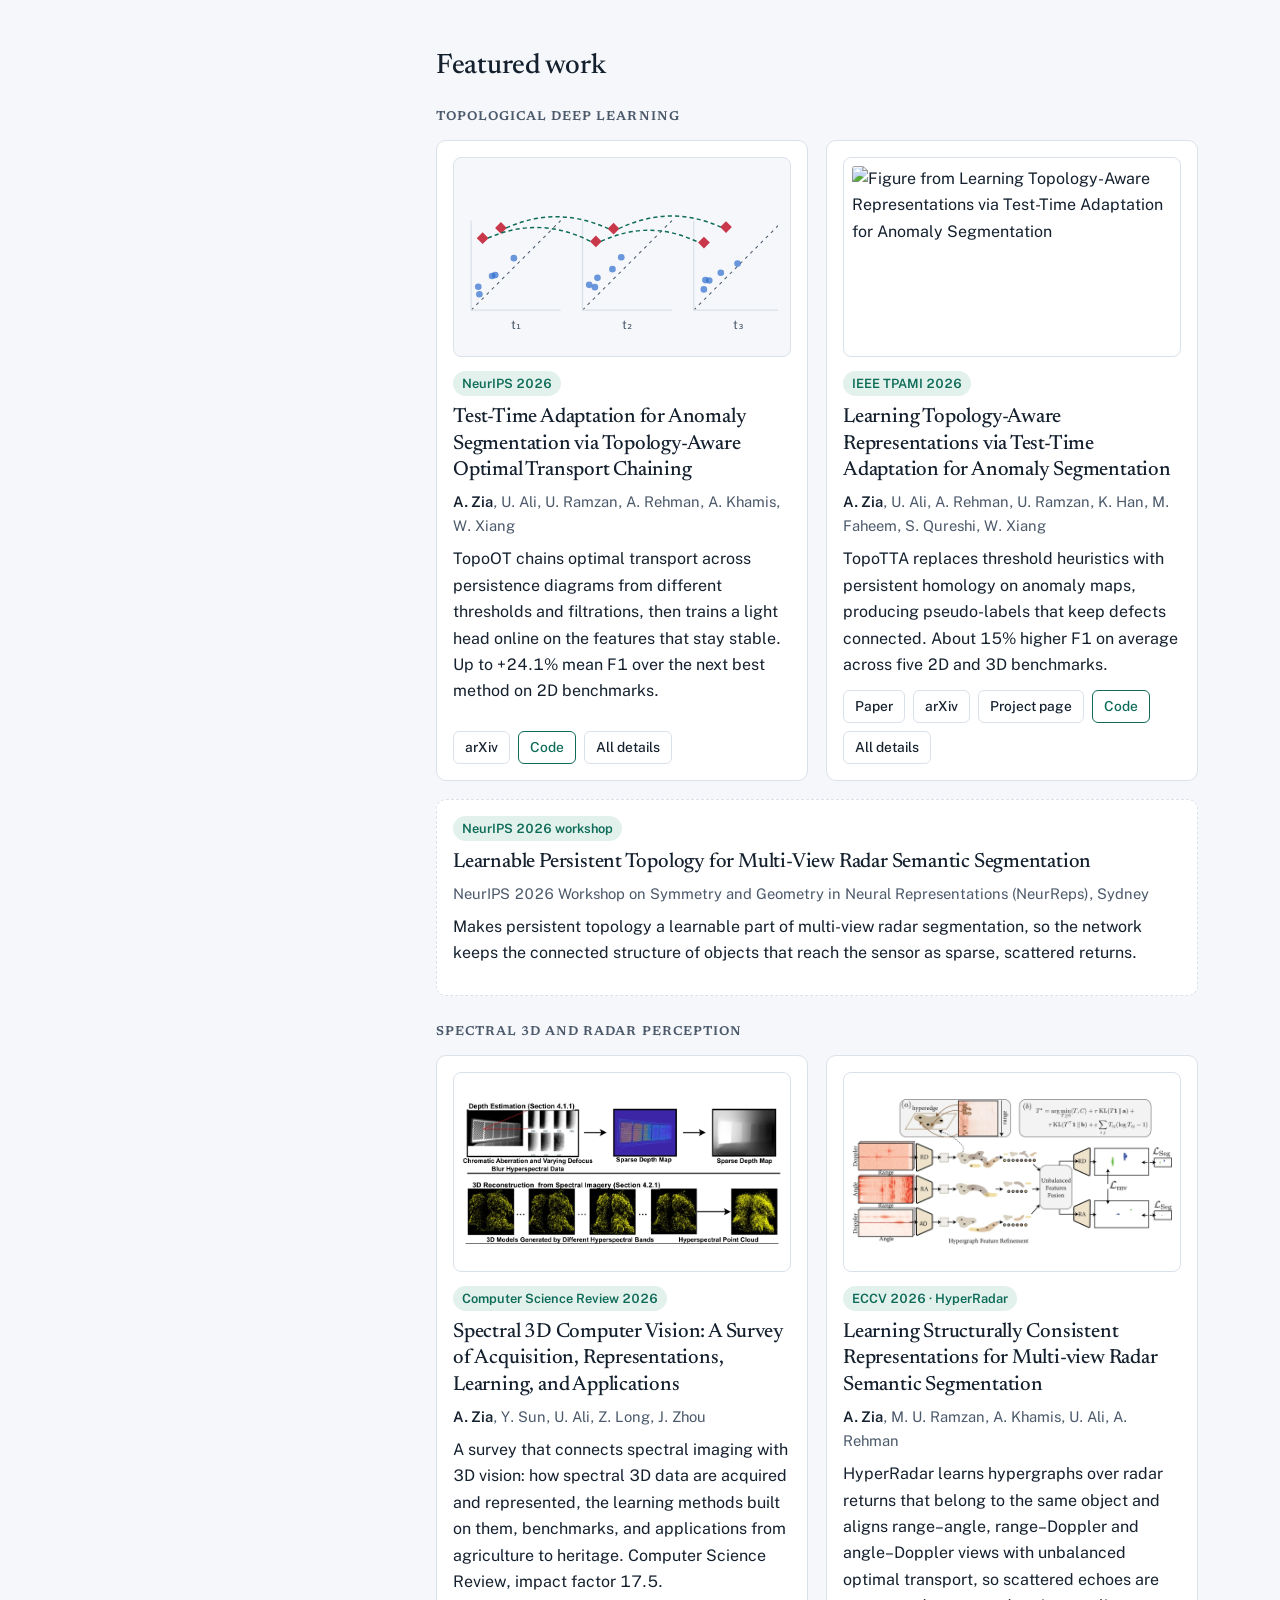
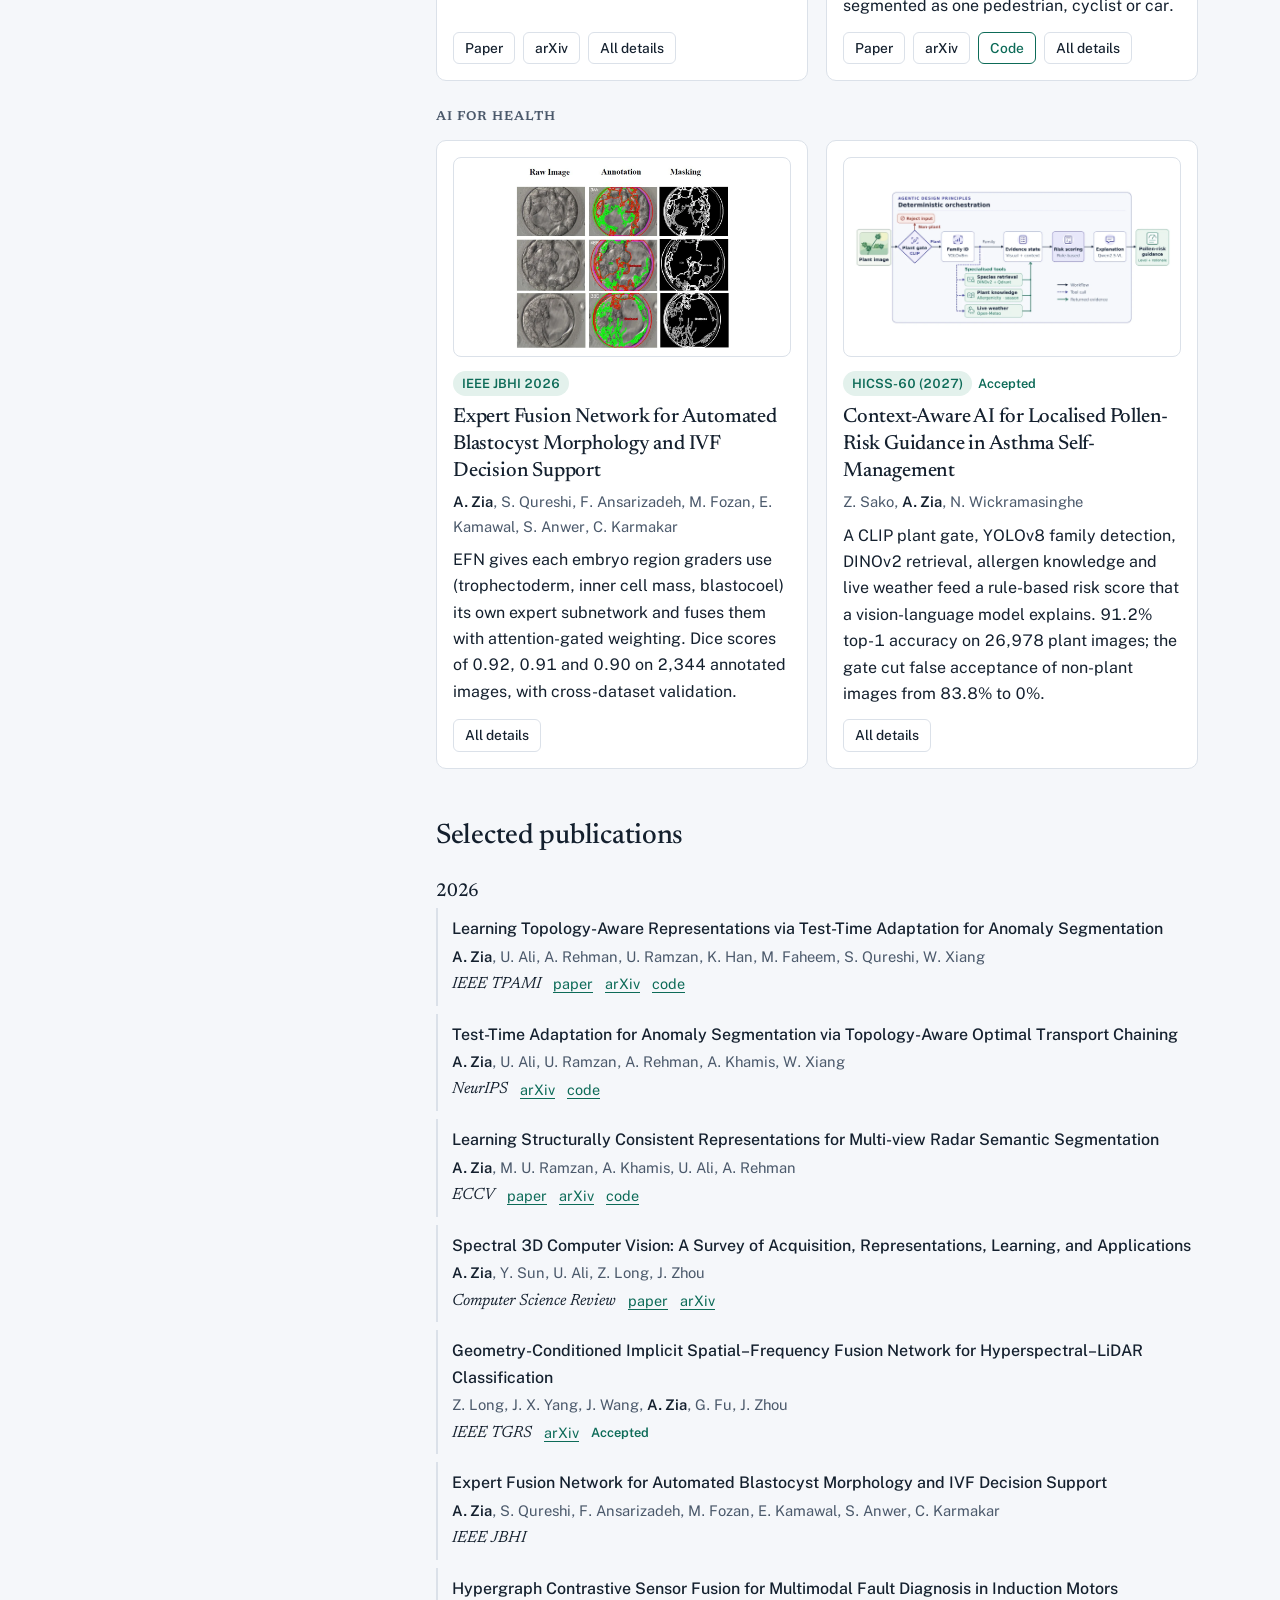
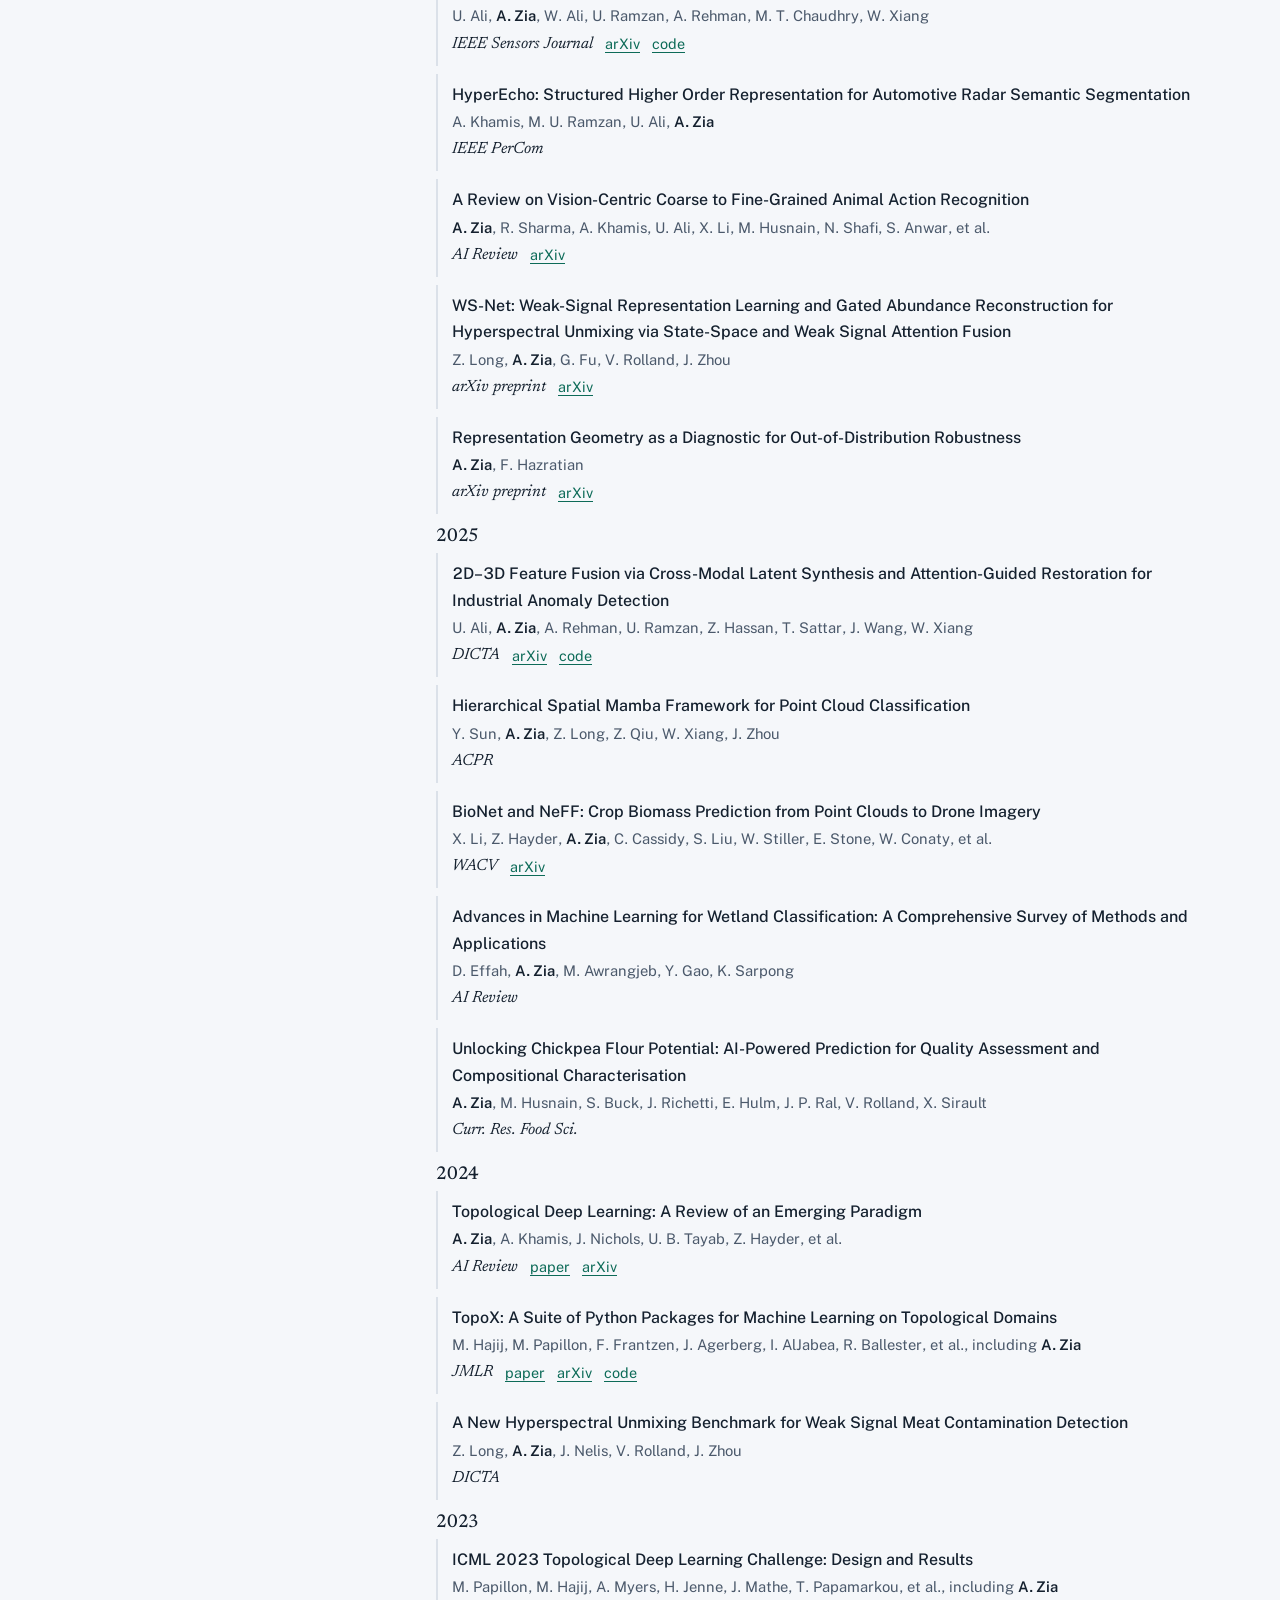
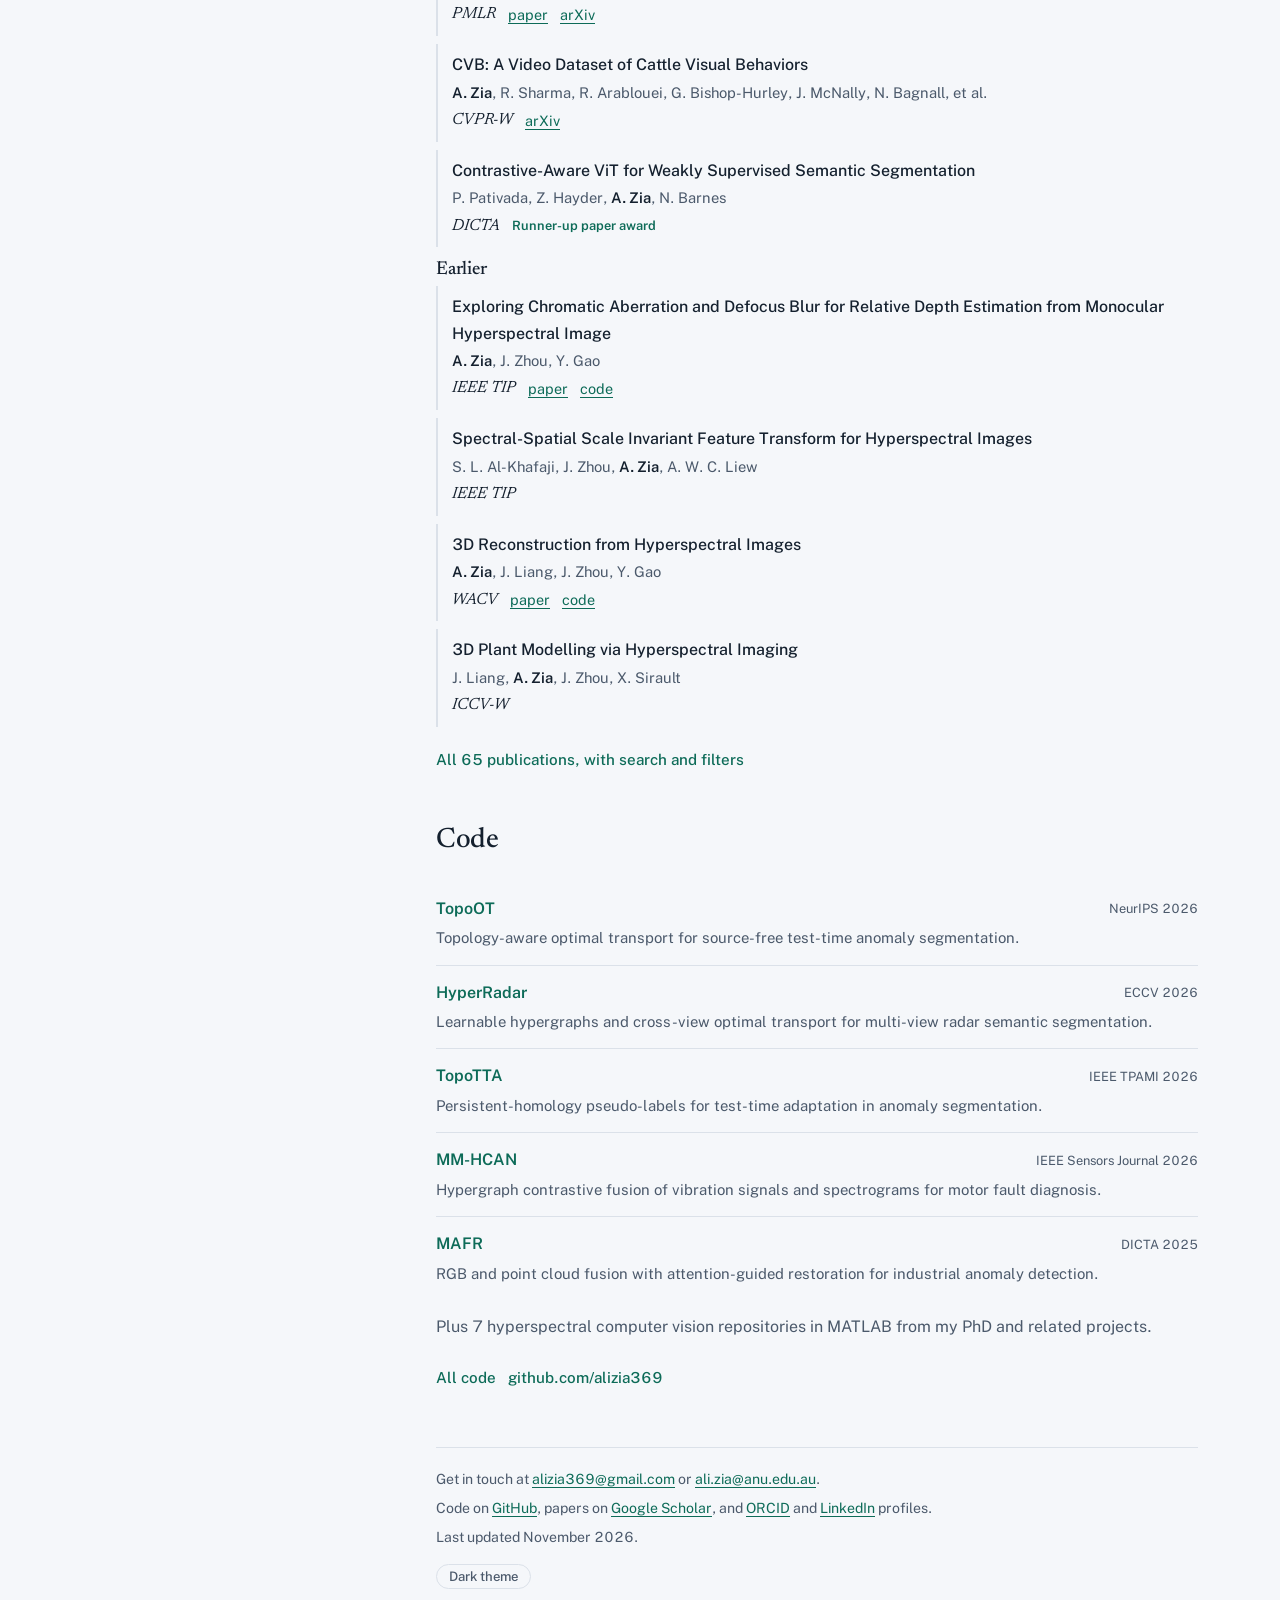
==== commit 4da57b6a: "Featured work: grouped by theme (topological deep learning; spectral 3D and radar; AI for health) wi" ====
--- a/index.html
+++ b/index.html
@@ -614,6 +614,13 @@
       </figure>
     </section>
 
+    <aside class="upcoming" aria-label="Upcoming tutorial">
+      <span class="up-label">Upcoming tutorial · ACML 2026 · Melbourne · 1 December 2026</span>
+      <p class="up-title"><a href="https://alizia369.github.io/acml2026-tdl/">Topological Deep Learning for Robust Representation Learning: Foundations, Architectures, and Applications</a></p>
+      <p class="up-text">A 150-minute introduction to bringing topology and higher-order structure into modern machine learning, at the 18th Asian Conference on Machine Learning.</p>
+      <div class="actions"><a class="code" href="https://alizia369.github.io/acml2026-tdl/">Tutorial website</a><a href="https://www.acml-conf.org/2026/program/tutorials/">ACML 2026 tutorials</a></div>
+    </aside>
+
     <section id="glance" aria-labelledby="glance-h">
       <h2 id="glance-h">At a glance</h2>
       <div class="tiles t3" role="group" aria-label="Research and teaching in numbers"><div class="tile"><b><span data-count="65" data-decimals="0" data-prefix="" data-suffix="">65</span></b><span class="l">publications</span><span class="d">20 journal articles, 32 conference and workshop papers and 13 preprints and other works. Including IEEE TPAMI, IEEE TIP, IEEE TGRS, Computer Science Review, NeurIPS and ECCV</span></div><div class="tile"><b><span data-count="942" data-decimals="0" data-prefix="" data-suffix="">942</span></b><span class="l">citations</span><span class="d">h-index 14 and i10-index 23 on Google Scholar, Nov 2026</span></div><div class="tile"><b><span data-count="1.3" data-decimals="1" data-prefix="$" data-suffix="M+">$1.3M+</span></b><span class="l">AUD in competitive funding</span><span class="d">CSIRO, the CSIRO–CAS partnership and La Trobe</span></div><div class="tile"><b><span data-count="60" data-decimals="0" data-prefix="" data-suffix="+">60+</span></b><span class="l">course offerings taught</span><span class="d">20+ in Australia and 40+ overseas; average student rating above 4/5</span></div><div class="tile"><b><span data-count="39" data-decimals="0" data-prefix="" data-suffix="+">39+</span></b><span class="l">students supervised</span><span class="d">6 postgraduate and 33 honours to completion, plus 4 current PhDs</span></div><div class="tile"><b><span data-count="10" data-decimals="0" data-prefix="" data-suffix="+">10+</span></b><span class="l">years of teaching</span><span class="d">La Trobe, Griffith, ANU and COMSATS</span></div></div>
@@ -628,7 +635,7 @@
 
     <section id="news">
       <h2>News</h2>
-      <ul class="news" id="news-list"><li><time datetime="2026-11">Nov 2026</time><span>Joined <a href="https://www.frontiersin.org/journals/remote-sensing/sections/multi--and-hyper-spectral-imaging/editors">Frontiers in Remote Sensing</a> as <strong>Associate Editor</strong> in the Multi- and Hyper-Spectral Imaging section.</span></li><li><time datetime="2026-11">Nov 2026</time><span><strong>Survey accepted in Computer Science Review</strong> (impact factor 17.5): <a href="/publications/#p-spectral-3d-computer-vision-a-survey-of-acquisition">Spectral 3D Computer Vision: A Survey of Acquisition, Representations, Learning, and Applications</a>.</span></li><li><time datetime="2026-10">Oct 2026</time><span>Call for papers open for <a href="https://link.springer.com/collections/fiaehabchh">AI for Agriculture</a>, an SN Computer Science collection I lead as guest editor; submissions close 31 May 2027.</span></li><li><time datetime="2026-10">Oct 2026</time><span>Code for <a href="https://github.com/alizia369/HyperRadar">HyperRadar</a> (ECCV 2026, multi-view radar segmentation) is now public.</span></li><li><time datetime="2026-10">Oct 2026</time><span>Code for <a href="https://github.com/alizia369/TopoOT">TopoOT</a>, <a href="https://github.com/alizia369/TopoTTA">TopoTTA</a>, <a href="https://github.com/alizia369/MAFR">MAFR</a> and <a href="https://github.com/alizia369/MM-HCAN">MM-HCAN</a> is now public.</span></li><li><time datetime="2026-10">Oct 2026</time><span><strong>TopoOT accepted at NeurIPS 2026</strong> as a main-conference poster. See you in Sydney.</span></li><li class="more"><time datetime="2026-10">Oct 2026</time><span>“Learnable Persistent Topology for Multi-View Radar Semantic Segmentation” accepted at the NeurIPS 2026 workshop on Symmetry and Geometry in Neural Representations.</span></li><li class="more"><time datetime="2026-10">Oct 2026</time><span>La Trobe University featured our HyperRadar research on making autonomous systems more reliable: <a href="https://www.latrobe.edu.au/news/announcements/2026/ai-and-autonomous-systems">AI and autonomous systems</a>.</span></li><li class="more"><time datetime="2026-09">Sep 2026</time><span>Paper with Zaid Sako and Nilmini Wickramasinghe accepted at HICSS-60: <a href="/publications/#p-context-aware-ai-for-localised-pollen-risk-guidance-in">Context-Aware AI for Localised Pollen-Risk Guidance in Asthma Self-Management</a>.</span></li><li class="more"><time datetime="2026-09">Sep 2026</time><span>Editorial published in Frontiers in Remote Sensing: <a href="https://doi.org/10.3389/frsen.2026.1991820">Building resilient cities with remote sensing and AI</a>, closing the Research Topic I co-edited.</span></li><li class="more"><time datetime="2026-08">Aug 2026</time><span>La Trobe University featured our work on higher-order, structure-aware AI: <a href="https://www.latrobe.edu.au/news/announcements/2026/ai-systems-and-real-world-data">AI systems and real-world data</a>.</span></li><li class="more"><time datetime="2026">2026</time><span>Joined the editorial board of <a href="https://link.springer.com/journal/42979/editorial-board">SN Computer Science</a> (Springer Nature) as <strong>Associate Editor</strong>, and serving as area chair for DICTA 2026.</span></li><li class="more"><time datetime="2026">2026</time><span>Recognised as an ICML 2026 Silver Reviewer and received a CVPR 2026 reviewer certificate. More in <a href="/recognition/">awards and recognition</a>.</span></li><li class="more"><time datetime="2026">2026</time><span>Our tutorial <a href="https://alizia369.github.io/acml2026-tdl/">Topological Deep Learning for Robust Representation Learning</a> was accepted at ACML 2026 (Melbourne, 1 December), with Usman Ali and Abdelwahed Khamis.</span></li><li class="more"><time datetime="2026">2026</time><span><strong><a href="https://doi.org/10.1109/TPAMI.2026.3710196">TopoTTA</a> published in IEEE TPAMI.</strong></span></li><li class="more"><time datetime="2026">2026</time><span>Papers at ECCV 2026 (structurally consistent multi-view radar segmentation) and IEEE JBHI (expert fusion for blastocyst assessment and IVF decision support).</span></li><li class="more"><time datetime="2026">2026</time><span>MM-HCAN published in the IEEE Sensors Journal; HyperEcho, on higher-order representations for automotive radar, at IEEE PerCom 2026.</span></li><li class="more"><time datetime="2026">2026</time><span>Seed funding as lead for SpectraResist-AI, detecting herbicide resistance in ryegrass, and a La Trobe Research Infrastructure grant for a high-speed camera.</span></li><li class="more"><time datetime="2025">2025</time><span><strong>Best Student Paper Award</strong> (APRS/IEEE) at DICTA 2025 in Adelaide, with Derrick Effah, for weakly supervised pixel-wise classification of hyperspectral images.</span></li><li class="more"><time datetime="2025">2025</time><span>Programme committee for IVCNZ 2025 and scientific committee for the 2026 Australian Agronomy Conference.</span></li><li class="more"><time datetime="2025">2025</time><span>MAFR and Split-Fuse-Transport at DICTA 2025; Hierarchical Spatial Mamba at ACPR 2025; BioNet and NeFF at WACV 2025.</span></li><li class="more"><time datetime="2024">2024</time><span>Poster session lead at DICTA 2024 in Perth.</span></li><li class="more"><time datetime="2024">2024</time><span>Our review of topological deep learning appeared in Artificial Intelligence Review, and TopoX in the Journal of Machine Learning Research.</span></li><li class="more"><time datetime="2023">2023</time><span>Runner-up paper award at DICTA 2023 for contrastive-aware ViT for weakly supervised segmentation.</span></li></ul>
+      <ul class="news" id="news-list"><li><time datetime="2026-11">Nov 2026</time><span>Joined <a href="https://www.frontiersin.org/journals/remote-sensing/sections/multi--and-hyper-spectral-imaging/editors">Frontiers in Remote Sensing</a> as <strong>Associate Editor</strong> in the Multi- and Hyper-Spectral Imaging section.</span></li><li><time datetime="2026-11">Nov 2026</time><span><strong>Survey published in Computer Science Review</strong> (impact factor 17.5), online from 3 November: <a href="https://doi.org/10.1016/j.cosrev.2026.101084">Spectral 3D Computer Vision: A Survey of Acquisition, Representations, Learning, and Applications</a>.</span></li><li><time datetime="2026-10">Oct 2026</time><span>Call for papers open for <a href="https://link.springer.com/collections/fiaehabchh">AI for Agriculture</a>, an SN Computer Science collection I lead as guest editor; submissions close 31 May 2027.</span></li><li><time datetime="2026-10">Oct 2026</time><span>Code for <a href="https://github.com/alizia369/HyperRadar">HyperRadar</a> (ECCV 2026, multi-view radar segmentation) is now public.</span></li><li><time datetime="2026-10">Oct 2026</time><span>Code for <a href="https://github.com/alizia369/TopoOT">TopoOT</a>, <a href="https://github.com/alizia369/TopoTTA">TopoTTA</a>, <a href="https://github.com/alizia369/MAFR">MAFR</a> and <a href="https://github.com/alizia369/MM-HCAN">MM-HCAN</a> is now public.</span></li><li><time datetime="2026-10">Oct 2026</time><span><strong>TopoOT accepted at NeurIPS 2026</strong> as a main-conference poster. See you in Sydney.</span></li><li class="more"><time datetime="2026-10">Oct 2026</time><span>“Learnable Persistent Topology for Multi-View Radar Semantic Segmentation” accepted at the NeurIPS 2026 workshop on Symmetry and Geometry in Neural Representations.</span></li><li class="more"><time datetime="2026-10">Oct 2026</time><span>La Trobe University featured our HyperRadar research on making autonomous systems more reliable: <a href="https://www.latrobe.edu.au/news/announcements/2026/ai-and-autonomous-systems">AI and autonomous systems</a>.</span></li><li class="more"><time datetime="2026-09">Sep 2026</time><span>Paper with Zaid Sako and Nilmini Wickramasinghe accepted at HICSS-60: <a href="/publications/#p-context-aware-ai-for-localised-pollen-risk-guidance-in">Context-Aware AI for Localised Pollen-Risk Guidance in Asthma Self-Management</a>.</span></li><li class="more"><time datetime="2026-09">Sep 2026</time><span>Editorial published in Frontiers in Remote Sensing: <a href="https://doi.org/10.3389/frsen.2026.1991820">Building resilient cities with remote sensing and AI</a>, closing the Research Topic I co-edited.</span></li><li class="more"><time datetime="2026-08">Aug 2026</time><span>La Trobe University featured our work on higher-order, structure-aware AI: <a href="https://www.latrobe.edu.au/news/announcements/2026/ai-systems-and-real-world-data">AI systems and real-world data</a>.</span></li><li class="more"><time datetime="2026">2026</time><span>Joined the editorial board of <a href="https://link.springer.com/journal/42979/editorial-board">SN Computer Science</a> (Springer Nature) as <strong>Associate Editor</strong>, and serving as area chair for DICTA 2026.</span></li><li class="more"><time datetime="2026">2026</time><span>Recognised as an ICML 2026 Silver Reviewer and received a CVPR 2026 reviewer certificate. More in <a href="/recognition/">awards and recognition</a>.</span></li><li class="more"><time datetime="2026">2026</time><span>Our tutorial <a href="https://alizia369.github.io/acml2026-tdl/">Topological Deep Learning for Robust Representation Learning</a> was accepted at ACML 2026 (Melbourne, 1 December), with Usman Ali and Abdelwahed Khamis.</span></li><li class="more"><time datetime="2026">2026</time><span><strong><a href="https://doi.org/10.1109/TPAMI.2026.3710196">TopoTTA</a> published in IEEE TPAMI.</strong></span></li><li class="more"><time datetime="2026">2026</time><span>Papers at ECCV 2026 (structurally consistent multi-view radar segmentation) and IEEE JBHI (expert fusion for blastocyst assessment and IVF decision support).</span></li><li class="more"><time datetime="2026">2026</time><span>MM-HCAN published in the IEEE Sensors Journal; HyperEcho, on higher-order representations for automotive radar, at IEEE PerCom 2026.</span></li><li class="more"><time datetime="2026">2026</time><span>Seed funding as lead for SpectraResist-AI, detecting herbicide resistance in ryegrass, and a La Trobe Research Infrastructure grant for a high-speed camera.</span></li><li class="more"><time datetime="2025">2025</time><span><strong>Best Student Paper Award</strong> (APRS/IEEE) at DICTA 2025 in Adelaide, with Derrick Effah, for weakly supervised pixel-wise classification of hyperspectral images.</span></li><li class="more"><time datetime="2025">2025</time><span>Programme committee for IVCNZ 2025 and scientific committee for the 2026 Australian Agronomy Conference.</span></li><li class="more"><time datetime="2025">2025</time><span>MAFR and Split-Fuse-Transport at DICTA 2025; Hierarchical Spatial Mamba at ACPR 2025; BioNet and NeFF at WACV 2025.</span></li><li class="more"><time datetime="2024">2024</time><span>Poster session lead at DICTA 2024 in Perth.</span></li><li class="more"><time datetime="2024">2024</time><span>Our review of topological deep learning appeared in Artificial Intelligence Review, and TopoX in the Journal of Machine Learning Research.</span></li><li class="more"><time datetime="2023">2023</time><span>Runner-up paper award at DICTA 2023 for contrastive-aware ViT for weakly supervised segmentation.</span></li></ul>
       <button class="toggle" type="button" aria-expanded="false" aria-controls="news-list" id="news-toggle">Show older news</button>
     </section>
 
@@ -640,7 +647,7 @@
 
     <section id="featured">
       <h2>Featured work</h2>
-      <article class="feat"><div class="feat-fig drawn" aria-hidden="true"><svg viewBox="0 0 300 150" style="width:100%;height:auto" xmlns="http://www.w3.org/2000/svg">
+      <div class="feat-group"><h3 class="feat-theme">Topological deep learning</h3><div class="feat-grid"><article class="feat"><div class="feat-fig drawn" aria-hidden="true"><svg viewBox="0 0 300 150" style="width:100%;height:auto" xmlns="http://www.w3.org/2000/svg">
 <line x1="5.0" y1="126.0" x2="91.0" y2="40.0" class="pd-diag"/>
 <line x1="5.0" y1="126.0" x2="91.0" y2="126.0" class="pd-axis"/><line x1="5.0" y1="126.0" x2="5.0" y2="40.0" class="pd-axis"/>
 <text x="48.0" y="144" text-anchor="middle" class="pd-lab">t₁</text>
@@ -675,12 +682,12 @@
 <path d="M129.9,60.0 Q176.8,38.0 223.8,61.1" fill="none" stroke="#0d6b58" stroke-width="1.4" stroke-dasharray="4 3" class="ot"/>
 <path d="M38.6,47.1 Q87.7,25.1 136.9,47.8" fill="none" stroke="#0d6b58" stroke-width="1.4" stroke-dasharray="4 3" class="ot"/>
 <path d="M146.9,47.8 Q195.9,24.2 245.0,46.2" fill="none" stroke="#0d6b58" stroke-width="1.4" stroke-dasharray="4 3" class="ot"/>
-</svg></div><div><span class="venue">NeurIPS 2026</span><h3>Test-Time Adaptation for Anomaly Segmentation via Topology-Aware Optimal Transport Chaining</h3><p class="authors"><b class="me">A. Zia</b>, U. Ali, U. Ramzan, A. Rehman, A. Khamis, W. Xiang</p><p class="what">TopoOT chains optimal transport across persistence diagrams from different thresholds and filtrations, then trains a light head online on the features that stay stable. Up to +24.1% mean F1 over the next best method on 2D benchmarks.</p><div class="actions"><a href="https://arxiv.org/abs/2601.20333">arXiv</a><a class="code" href="https://github.com/alizia369/TopoOT">Code</a></div></div></article><article class="feat"><div class="feat-fig"><img src="/assets/img/topotta-arch.jpg" alt="Overview figure for Learning Topology-Aware Representations via Test-Time Adaptation for Anomaly Segmentation" loading="lazy"></div><div><span class="venue">IEEE TPAMI 2026</span><h3>Learning Topology-Aware Representations via Test-Time Adaptation for Anomaly Segmentation</h3><p class="authors"><b class="me">A. Zia</b>, U. Ali, A. Rehman, U. Ramzan, K. Han, M. Faheem, S. Qureshi, W. Xiang</p><p class="what">TopoTTA replaces threshold heuristics with persistent homology on anomaly maps, producing pseudo-labels that keep defects connected. About 15% higher F1 on average across five 2D and 3D benchmarks.</p><div class="actions"><a href="https://doi.org/10.1109/TPAMI.2026.3710196">Paper</a><a href="https://arxiv.org/abs/2606.28268">arXiv</a><a href="https://topotta.github.io">Project page</a><a class="code" href="https://github.com/alizia369/TopoTTA">Code</a></div></div></article><article class="feat"><div class="feat-fig"><img src="/assets/img/mmhcan.jpg" alt="Overview figure for Hypergraph Contrastive Sensor Fusion for Multimodal Fault Diagnosis in Induction Motors" loading="lazy"></div><div><span class="venue">IEEE Sensors Journal 2026</span><h3>Hypergraph Contrastive Sensor Fusion for Multimodal Fault Diagnosis in Induction Motors</h3><p class="authors">U. Ali, <b class="me">A. Zia</b>, W. Ali, U. Ramzan, A. Rehman, M. T. Chaudhry, W. Xiang</p><p class="what">MM-HCAN builds hypergraphs within and across sensor modalities and trains them contrastively, diagnosing bearing, stator and rotor faults together. Up to 99.82% accuracy with strong cross-domain transfer.</p><div class="actions"><a href="https://arxiv.org/abs/2510.15547">arXiv</a><a class="code" href="https://github.com/alizia369/MM-HCAN">Code</a></div></div></article><article class="feat"><div class="feat-fig"><img src="/assets/img/mafr.jpg" alt="Overview figure for 2D–3D Feature Fusion via Cross-Modal Latent Synthesis and Attention-Guided Restoration for Industrial Anomaly Detection" loading="lazy"></div><div><span class="venue">DICTA 2025</span><h3>2D–3D Feature Fusion via Cross-Modal Latent Synthesis and Attention-Guided Restoration for Industrial Anomaly Detection</h3><p class="authors">U. Ali, <b class="me">A. Zia</b>, A. Rehman, U. Ramzan, Z. Hassan, T. Sattar, J. Wang, W. Xiang</p><p class="what">MAFR fuses RGB and point clouds in one latent space and finds anomalies by how badly each modality restores. Mean I-AUROC of 0.972 on MVTec 3D-AD.</p><div class="actions"><a href="https://arxiv.org/abs/2510.21793">arXiv</a><a class="code" href="https://github.com/alizia369/MAFR">Code</a></div></div></article>
+</svg></div><div class="feat-body"><div class="feat-tags"><span class="venue">NeurIPS 2026</span></div><h3>Test-Time Adaptation for Anomaly Segmentation via Topology-Aware Optimal Transport Chaining</h3><p class="authors"><b class="me">A. Zia</b>, U. Ali, U. Ramzan, A. Rehman, A. Khamis, W. Xiang</p><p class="what">TopoOT chains optimal transport across persistence diagrams from different thresholds and filtrations, then trains a light head online on the features that stay stable. Up to +24.1% mean F1 over the next best method on 2D benchmarks.</p><div class="actions"><a href="https://arxiv.org/abs/2601.20333">arXiv</a><a class="code" href="https://github.com/alizia369/TopoOT">Code</a><a href="/publications/#p-test-time-adaptation-for-anomaly-segmentation-via-topology">All details</a></div></div></article><article class="feat"><div class="feat-fig"><img src="/assets/img/topotta-arch.jpg" alt="Figure from Learning Topology-Aware Representations via Test-Time Adaptation for Anomaly Segmentation" loading="lazy"></div><div class="feat-body"><div class="feat-tags"><span class="venue">IEEE TPAMI 2026</span></div><h3>Learning Topology-Aware Representations via Test-Time Adaptation for Anomaly Segmentation</h3><p class="authors"><b class="me">A. Zia</b>, U. Ali, A. Rehman, U. Ramzan, K. Han, M. Faheem, S. Qureshi, W. Xiang</p><p class="what">TopoTTA replaces threshold heuristics with persistent homology on anomaly maps, producing pseudo-labels that keep defects connected. About 15% higher F1 on average across five 2D and 3D benchmarks.</p><div class="actions"><a href="https://doi.org/10.1109/TPAMI.2026.3710196">Paper</a><a href="https://arxiv.org/abs/2606.28268">arXiv</a><a href="https://topotta.github.io">Project page</a><a class="code" href="https://github.com/alizia369/TopoTTA">Code</a><a href="/publications/#p-learning-topology-aware-representations-via-test-time">All details</a></div></div></article><article class="feat nofig"><div class="feat-body"><div class="feat-tags"><span class="venue">NeurIPS 2026 workshop</span></div><h3>Learnable Persistent Topology for Multi-View Radar Semantic Segmentation</h3><p class="authors">NeurIPS 2026 Workshop on Symmetry and Geometry in Neural Representations (NeurReps), Sydney</p><p class="what">Makes persistent topology a learnable part of multi-view radar segmentation, so the network keeps the connected structure of objects that reach the sensor as sparse, scattered returns.</p><div class="actions"></div></div></article></div></div><div class="feat-group"><h3 class="feat-theme">Spectral 3D and radar perception</h3><div class="feat-grid"><article class="feat"><div class="feat-fig"><img src="/assets/img/papers/survey-spectral3d.webp" alt="Figure from Spectral 3D Computer Vision: A Survey of Acquisition, Representations, Learning, and Applications" loading="lazy"></div><div class="feat-body"><div class="feat-tags"><span class="venue">Computer Science Review 2026</span></div><h3>Spectral 3D Computer Vision: A Survey of Acquisition, Representations, Learning, and Applications</h3><p class="authors"><b class="me">A. Zia</b>, Y. Sun, U. Ali, Z. Long, J. Zhou</p><p class="what">A survey that connects spectral imaging with 3D vision: how spectral 3D data are acquired and represented, the learning methods built on them, benchmarks, and applications from agriculture to heritage. Computer Science Review, impact factor 17.5.</p><div class="actions"><a href="https://doi.org/10.1016/j.cosrev.2026.101084">Paper</a><a href="https://arxiv.org/abs/2302.08054">arXiv</a><a href="/publications/#p-spectral-3d-computer-vision-a-survey-of-acquisition">All details</a></div></div></article><article class="feat"><div class="feat-fig"><img src="/assets/img/papers/hyperradar-arch.webp" alt="Figure from Learning Structurally Consistent Representations for Multi-view Radar Semantic Segmentation" loading="lazy"></div><div class="feat-body"><div class="feat-tags"><span class="venue">ECCV 2026 · HyperRadar</span></div><h3>Learning Structurally Consistent Representations for Multi-view Radar Semantic Segmentation</h3><p class="authors"><b class="me">A. Zia</b>, M. U. Ramzan, A. Khamis, U. Ali, A. Rehman</p><p class="what">HyperRadar learns hypergraphs over radar returns that belong to the same object and aligns range–angle, range–Doppler and angle–Doppler views with unbalanced optimal transport, so scattered echoes are segmented as one pedestrian, cyclist or car.</p><div class="actions"><a href="https://eccv.ecva.net/virtual/2026/poster/5805">Paper</a><a href="https://arxiv.org/abs/2606.31609">arXiv</a><a class="code" href="https://github.com/alizia369/HyperRadar">Code</a><a href="/publications/#p-learning-structurally-consistent-representations-for-multi">All details</a></div></div></article></div></div><div class="feat-group"><h3 class="feat-theme">AI for health</h3><div class="feat-grid"><article class="feat"><div class="feat-fig"><img src="/assets/img/papers/embryo-annotation.webp" alt="Figure from Expert Fusion Network for Automated Blastocyst Morphology and IVF Decision Support" loading="lazy"></div><div class="feat-body"><div class="feat-tags"><span class="venue">IEEE JBHI 2026</span></div><h3>Expert Fusion Network for Automated Blastocyst Morphology and IVF Decision Support</h3><p class="authors"><b class="me">A. Zia</b>, S. Qureshi, F. Ansarizadeh, M. Fozan, E. Kamawal, S. Anwer, C. Karmakar</p><p class="what">EFN gives each embryo region graders use (trophectoderm, inner cell mass, blastocoel) its own expert subnetwork and fuses them with attention-gated weighting. Dice scores of 0.92, 0.91 and 0.90 on 2,344 annotated images, with cross-dataset validation.</p><div class="actions"><a href="/publications/#p-expert-fusion-network-for-automated-blastocyst-morphology">All details</a></div></div></article><article class="feat"><div class="feat-fig"><img src="/assets/img/papers/hicss-pollen-orchestration.webp" alt="Figure from Context-Aware AI for Localised Pollen-Risk Guidance in Asthma Self-Management" loading="lazy"></div><div class="feat-body"><div class="feat-tags"><span class="venue">HICSS-60 (2027)</span> <span class="award">Accepted</span></div><h3>Context-Aware AI for Localised Pollen-Risk Guidance in Asthma Self-Management</h3><p class="authors">Z. Sako, <b class="me">A. Zia</b>, N. Wickramasinghe</p><p class="what">A CLIP plant gate, YOLOv8 family detection, DINOv2 retrieval, allergen knowledge and live weather feed a rule-based risk score that a vision-language model explains. 91.2% top-1 accuracy on 26,978 plant images; the gate cut false acceptance of non-plant images from 83.8% to 0%.</p><div class="actions"><a href="/publications/#p-context-aware-ai-for-localised-pollen-risk-guidance-in">All details</a></div></div></article></div></div>
     </section>
 
     <section id="selected">
       <h2>Selected publications</h2>
-      <h3 class="year">2026</h3><ul class="pubs"><li class="pub"><span class="t">Learning Topology-Aware Representations via Test-Time Adaptation for Anomaly Segmentation</span><span class="a"><b class="me">A. Zia</b>, U. Ali, A. Rehman, U. Ramzan, K. Han, M. Faheem, S. Qureshi, W. Xiang</span><span class="meta"><span class="v">IEEE TPAMI</span><a href="https://doi.org/10.1109/TPAMI.2026.3710196">paper</a> <a href="https://arxiv.org/abs/2606.28268">arXiv</a> <a href="https://github.com/alizia369/TopoTTA">code</a></span></li><li class="pub"><span class="t">Test-Time Adaptation for Anomaly Segmentation via Topology-Aware Optimal Transport Chaining</span><span class="a"><b class="me">A. Zia</b>, U. Ali, U. Ramzan, A. Rehman, A. Khamis, W. Xiang</span><span class="meta"><span class="v">NeurIPS</span><a href="https://arxiv.org/abs/2601.20333">arXiv</a> <a href="https://github.com/alizia369/TopoOT">code</a></span></li><li class="pub"><span class="t">Learning Structurally Consistent Representations for Multi-view Radar Semantic Segmentation</span><span class="a"><b class="me">A. Zia</b>, M. U. Ramzan, A. Khamis, U. Ali, A. Rehman</span><span class="meta"><span class="v">ECCV</span><a href="https://eccv.ecva.net/virtual/2026/poster/5805">paper</a> <a href="https://arxiv.org/abs/2606.31609">arXiv</a> <a href="https://github.com/alizia369/HyperRadar">code</a></span></li><li class="pub"><span class="t">Spectral 3D Computer Vision: A Survey of Acquisition, Representations, Learning, and Applications</span><span class="a">Y. Sun, <b class="me">A. Zia</b>, V. Rolland, C. Yu, J. Zhou</span><span class="meta"><span class="v">Computer Science Review</span><a href="https://arxiv.org/abs/2302.08054">arXiv</a> <span class="award">Accepted</span></span></li><li class="pub"><span class="t">Geometry-Conditioned Implicit Spatial–Frequency Fusion Network for Hyperspectral–LiDAR Classification</span><span class="a">Z. Long, J. X. Yang, J. Wang, <b class="me">A. Zia</b>, G. Fu, J. Zhou</span><span class="meta"><span class="v">IEEE TGRS</span><a href="https://arxiv.org/abs/2605.14239">arXiv</a> <span class="award">Accepted</span></span></li><li class="pub"><span class="t">Expert Fusion Network for Automated Blastocyst Morphology and IVF Decision Support</span><span class="a"><b class="me">A. Zia</b>, S. Qureshi, F. Ansarizadeh, M. Fozan, E. Kamawal, S. Anwer, et al.</span><span class="meta"><span class="v">IEEE JBHI</span></span></li><li class="pub"><span class="t">Hypergraph Contrastive Sensor Fusion for Multimodal Fault Diagnosis in Induction Motors</span><span class="a">U. Ali, <b class="me">A. Zia</b>, W. Ali, U. Ramzan, A. Rehman, M. T. Chaudhry, W. Xiang</span><span class="meta"><span class="v">IEEE Sensors Journal</span><a href="https://arxiv.org/abs/2510.15547">arXiv</a> <a href="https://github.com/alizia369/MM-HCAN">code</a></span></li><li class="pub"><span class="t">HyperEcho: Structured Higher Order Representation for Automotive Radar Semantic Segmentation</span><span class="a">A. Khamis, M. U. Ramzan, U. Ali, <b class="me">A. Zia</b></span><span class="meta"><span class="v">IEEE PerCom</span></span></li><li class="pub"><span class="t">A Review on Vision-Centric Coarse to Fine-Grained Animal Action Recognition</span><span class="a"><b class="me">A. Zia</b>, R. Sharma, A. Khamis, U. Ali, X. Li, M. Husnain, N. Shafi, S. Anwar, et al.</span><span class="meta"><span class="v">AI Review</span><a href="https://arxiv.org/abs/2506.01214">arXiv</a></span></li><li class="pub"><span class="t">WS-Net: Weak-Signal Representation Learning and Gated Abundance Reconstruction for Hyperspectral Unmixing via State-Space and Weak Signal Attention Fusion</span><span class="a">Z. Long, <b class="me">A. Zia</b>, G. Fu, V. Rolland, J. Zhou</span><span class="meta"><span class="v">arXiv preprint</span><a href="https://arxiv.org/abs/2603.09037">arXiv</a></span></li><li class="pub"><span class="t">Representation Geometry as a Diagnostic for Out-of-Distribution Robustness</span><span class="a"><b class="me">A. Zia</b>, F. Hazratian</span><span class="meta"><span class="v">arXiv preprint</span><a href="https://arxiv.org/abs/2602.03951">arXiv</a></span></li></ul><h3 class="year">2025</h3><ul class="pubs"><li class="pub"><span class="t">2D–3D Feature Fusion via Cross-Modal Latent Synthesis and Attention-Guided Restoration for Industrial Anomaly Detection</span><span class="a">U. Ali, <b class="me">A. Zia</b>, A. Rehman, U. Ramzan, Z. Hassan, T. Sattar, J. Wang, W. Xiang</span><span class="meta"><span class="v">DICTA</span><a href="https://arxiv.org/abs/2510.21793">arXiv</a> <a href="https://github.com/alizia369/MAFR">code</a></span></li><li class="pub"><span class="t">Hierarchical Spatial Mamba Framework for Point Cloud Classification</span><span class="a">Y. Sun, <b class="me">A. Zia</b>, Z. Long, Z. Qiu, W. Xiang, J. Zhou</span><span class="meta"><span class="v">ACPR</span></span></li><li class="pub"><span class="t">BioNet and NeFF: Crop Biomass Prediction from Point Clouds to Drone Imagery</span><span class="a">X. Li, Z. Hayder, <b class="me">A. Zia</b>, C. Cassidy, S. Liu, W. Stiller, E. Stone, W. Conaty, et al.</span><span class="meta"><span class="v">WACV</span><a href="https://arxiv.org/abs/2410.23901">arXiv</a></span></li><li class="pub"><span class="t">Advances in Machine Learning for Wetland Classification: A Comprehensive Survey of Methods and Applications</span><span class="a">D. Effah, <b class="me">A. Zia</b>, M. Awrangjeb, Y. Gao, K. Sarpong</span><span class="meta"><span class="v">AI Review</span></span></li><li class="pub"><span class="t">Unlocking Chickpea Flour Potential: AI-Powered Prediction for Quality Assessment and Compositional Characterisation</span><span class="a"><b class="me">A. Zia</b>, M. Husnain, S. Buck, J. Richetti, E. Hulm, J. P. Ral, V. Rolland, X. Sirault</span><span class="meta"><span class="v">Curr. Res. Food Sci.</span></span></li></ul><h3 class="year">2024</h3><ul class="pubs"><li class="pub"><span class="t">Topological Deep Learning: A Review of an Emerging Paradigm</span><span class="a"><b class="me">A. Zia</b>, A. Khamis, J. Nichols, U. B. Tayab, Z. Hayder, et al.</span><span class="meta"><span class="v">AI Review</span><a href="https://link.springer.com/article/10.1007/s10462-024-10710-9">paper</a> <a href="https://arxiv.org/abs/2302.03836">arXiv</a></span></li><li class="pub"><span class="t">TopoX: A Suite of Python Packages for Machine Learning on Topological Domains</span><span class="a">M. Hajij, M. Papillon, F. Frantzen, J. Agerberg, I. AlJabea, R. Ballester, et al., including <b class="me">A. Zia</b></span><span class="meta"><span class="v">JMLR</span><a href="https://www.jmlr.org/papers/v25/24-0110.html">paper</a> <a href="https://arxiv.org/abs/2402.02441">arXiv</a> <a href="https://github.com/pyt-team">code</a></span></li><li class="pub"><span class="t">A New Hyperspectral Unmixing Benchmark for Weak Signal Meat Contamination Detection</span><span class="a">Z. Long, <b class="me">A. Zia</b>, J. Nelis, V. Rolland, J. Zhou</span><span class="meta"><span class="v">DICTA</span></span></li></ul><h3 class="year">2023</h3><ul class="pubs"><li class="pub"><span class="t">ICML 2023 Topological Deep Learning Challenge: Design and Results</span><span class="a">M. Papillon, M. Hajij, A. Myers, H. Jenne, J. Mathe, T. Papamarkou, et al., including <b class="me">A. Zia</b></span><span class="meta"><span class="v">PMLR</span><a href="https://proceedings.mlr.press/v221/papillon23a.html">paper</a> <a href="https://arxiv.org/abs/2309.15188">arXiv</a></span></li><li class="pub"><span class="t">CVB: A Video Dataset of Cattle Visual Behaviors</span><span class="a"><b class="me">A. Zia</b>, R. Sharma, R. Arablouei, G. Bishop-Hurley, J. McNally, N. Bagnall, et al.</span><span class="meta"><span class="v">CVPR-W</span><a href="https://arxiv.org/abs/2305.16555">arXiv</a></span></li><li class="pub"><span class="t">Contrastive-Aware ViT for Weakly Supervised Semantic Segmentation</span><span class="a">P. Pativada, Z. Hayder, <b class="me">A. Zia</b>, N. Barnes</span><span class="meta"><span class="v">DICTA</span> <span class="award">Runner-up paper award</span></span></li></ul><h3 class="year">Earlier</h3><ul class="pubs"><li class="pub"><span class="t">Exploring Chromatic Aberration and Defocus Blur for Relative Depth Estimation from Monocular Hyperspectral Image</span><span class="a"><b class="me">A. Zia</b>, J. Zhou, Y. Gao</span><span class="meta"><span class="v">IEEE TIP</span><a href="https://doi.org/10.1109/TIP.2021.3072215">paper</a> <a href="https://github.com/alizia369/hsi-chromatic-defocus-depth">code</a></span></li><li class="pub"><span class="t">Spectral-Spatial Scale Invariant Feature Transform for Hyperspectral Images</span><span class="a">S. L. Al-Khafaji, J. Zhou, <b class="me">A. Zia</b>, A. W. C. Liew</span><span class="meta"><span class="v">IEEE TIP</span></span></li><li class="pub"><span class="t">3D Reconstruction from Hyperspectral Images</span><span class="a"><b class="me">A. Zia</b>, J. Liang, J. Zhou, Y. Gao</span><span class="meta"><span class="v">WACV</span><a href="https://doi.org/10.1109/WACV.2015.49">paper</a> <a href="https://github.com/alizia369/hsi-3d-reconstruction">code</a></span></li><li class="pub"><span class="t">3D Plant Modelling via Hyperspectral Imaging</span><span class="a">J. Liang, <b class="me">A. Zia</b>, J. Zhou, X. Sirault</span><span class="meta"><span class="v">ICCV-W</span></span></li></ul>
+      <h3 class="year">2026</h3><ul class="pubs"><li class="pub"><span class="t">Learning Topology-Aware Representations via Test-Time Adaptation for Anomaly Segmentation</span><span class="a"><b class="me">A. Zia</b>, U. Ali, A. Rehman, U. Ramzan, K. Han, M. Faheem, S. Qureshi, W. Xiang</span><span class="meta"><span class="v">IEEE TPAMI</span><a href="https://doi.org/10.1109/TPAMI.2026.3710196">paper</a> <a href="https://arxiv.org/abs/2606.28268">arXiv</a> <a href="https://github.com/alizia369/TopoTTA">code</a></span></li><li class="pub"><span class="t">Test-Time Adaptation for Anomaly Segmentation via Topology-Aware Optimal Transport Chaining</span><span class="a"><b class="me">A. Zia</b>, U. Ali, U. Ramzan, A. Rehman, A. Khamis, W. Xiang</span><span class="meta"><span class="v">NeurIPS</span><a href="https://arxiv.org/abs/2601.20333">arXiv</a> <a href="https://github.com/alizia369/TopoOT">code</a></span></li><li class="pub"><span class="t">Learning Structurally Consistent Representations for Multi-view Radar Semantic Segmentation</span><span class="a"><b class="me">A. Zia</b>, M. U. Ramzan, A. Khamis, U. Ali, A. Rehman</span><span class="meta"><span class="v">ECCV</span><a href="https://eccv.ecva.net/virtual/2026/poster/5805">paper</a> <a href="https://arxiv.org/abs/2606.31609">arXiv</a> <a href="https://github.com/alizia369/HyperRadar">code</a></span></li><li class="pub"><span class="t">Spectral 3D Computer Vision: A Survey of Acquisition, Representations, Learning, and Applications</span><span class="a"><b class="me">A. Zia</b>, Y. Sun, U. Ali, Z. Long, J. Zhou</span><span class="meta"><span class="v">Computer Science Review</span><a href="https://doi.org/10.1016/j.cosrev.2026.101084">paper</a> <a href="https://arxiv.org/abs/2302.08054">arXiv</a></span></li><li class="pub"><span class="t">Geometry-Conditioned Implicit Spatial–Frequency Fusion Network for Hyperspectral–LiDAR Classification</span><span class="a">Z. Long, J. X. Yang, J. Wang, <b class="me">A. Zia</b>, G. Fu, J. Zhou</span><span class="meta"><span class="v">IEEE TGRS</span><a href="https://arxiv.org/abs/2605.14239">arXiv</a> <span class="award">Accepted</span></span></li><li class="pub"><span class="t">Expert Fusion Network for Automated Blastocyst Morphology and IVF Decision Support</span><span class="a"><b class="me">A. Zia</b>, S. Qureshi, F. Ansarizadeh, M. Fozan, E. Kamawal, S. Anwer, C. Karmakar</span><span class="meta"><span class="v">IEEE JBHI</span></span></li><li class="pub"><span class="t">Hypergraph Contrastive Sensor Fusion for Multimodal Fault Diagnosis in Induction Motors</span><span class="a">U. Ali, <b class="me">A. Zia</b>, W. Ali, U. Ramzan, A. Rehman, M. T. Chaudhry, W. Xiang</span><span class="meta"><span class="v">IEEE Sensors Journal</span><a href="https://arxiv.org/abs/2510.15547">arXiv</a> <a href="https://github.com/alizia369/MM-HCAN">code</a></span></li><li class="pub"><span class="t">HyperEcho: Structured Higher Order Representation for Automotive Radar Semantic Segmentation</span><span class="a">A. Khamis, M. U. Ramzan, U. Ali, <b class="me">A. Zia</b></span><span class="meta"><span class="v">IEEE PerCom</span></span></li><li class="pub"><span class="t">A Review on Vision-Centric Coarse to Fine-Grained Animal Action Recognition</span><span class="a"><b class="me">A. Zia</b>, R. Sharma, A. Khamis, U. Ali, X. Li, M. Husnain, N. Shafi, S. Anwar, et al.</span><span class="meta"><span class="v">AI Review</span><a href="https://arxiv.org/abs/2506.01214">arXiv</a></span></li><li class="pub"><span class="t">WS-Net: Weak-Signal Representation Learning and Gated Abundance Reconstruction for Hyperspectral Unmixing via State-Space and Weak Signal Attention Fusion</span><span class="a">Z. Long, <b class="me">A. Zia</b>, G. Fu, V. Rolland, J. Zhou</span><span class="meta"><span class="v">arXiv preprint</span><a href="https://arxiv.org/abs/2603.09037">arXiv</a></span></li><li class="pub"><span class="t">Representation Geometry as a Diagnostic for Out-of-Distribution Robustness</span><span class="a"><b class="me">A. Zia</b>, F. Hazratian</span><span class="meta"><span class="v">arXiv preprint</span><a href="https://arxiv.org/abs/2602.03951">arXiv</a></span></li></ul><h3 class="year">2025</h3><ul class="pubs"><li class="pub"><span class="t">2D–3D Feature Fusion via Cross-Modal Latent Synthesis and Attention-Guided Restoration for Industrial Anomaly Detection</span><span class="a">U. Ali, <b class="me">A. Zia</b>, A. Rehman, U. Ramzan, Z. Hassan, T. Sattar, J. Wang, W. Xiang</span><span class="meta"><span class="v">DICTA</span><a href="https://arxiv.org/abs/2510.21793">arXiv</a> <a href="https://github.com/alizia369/MAFR">code</a></span></li><li class="pub"><span class="t">Hierarchical Spatial Mamba Framework for Point Cloud Classification</span><span class="a">Y. Sun, <b class="me">A. Zia</b>, Z. Long, Z. Qiu, W. Xiang, J. Zhou</span><span class="meta"><span class="v">ACPR</span></span></li><li class="pub"><span class="t">BioNet and NeFF: Crop Biomass Prediction from Point Clouds to Drone Imagery</span><span class="a">X. Li, Z. Hayder, <b class="me">A. Zia</b>, C. Cassidy, S. Liu, W. Stiller, E. Stone, W. Conaty, et al.</span><span class="meta"><span class="v">WACV</span><a href="https://arxiv.org/abs/2410.23901">arXiv</a></span></li><li class="pub"><span class="t">Advances in Machine Learning for Wetland Classification: A Comprehensive Survey of Methods and Applications</span><span class="a">D. Effah, <b class="me">A. Zia</b>, M. Awrangjeb, Y. Gao, K. Sarpong</span><span class="meta"><span class="v">AI Review</span></span></li><li class="pub"><span class="t">Unlocking Chickpea Flour Potential: AI-Powered Prediction for Quality Assessment and Compositional Characterisation</span><span class="a"><b class="me">A. Zia</b>, M. Husnain, S. Buck, J. Richetti, E. Hulm, J. P. Ral, V. Rolland, X. Sirault</span><span class="meta"><span class="v">Curr. Res. Food Sci.</span></span></li></ul><h3 class="year">2024</h3><ul class="pubs"><li class="pub"><span class="t">Topological Deep Learning: A Review of an Emerging Paradigm</span><span class="a"><b class="me">A. Zia</b>, A. Khamis, J. Nichols, U. B. Tayab, Z. Hayder, et al.</span><span class="meta"><span class="v">AI Review</span><a href="https://link.springer.com/article/10.1007/s10462-024-10710-9">paper</a> <a href="https://arxiv.org/abs/2302.03836">arXiv</a></span></li><li class="pub"><span class="t">TopoX: A Suite of Python Packages for Machine Learning on Topological Domains</span><span class="a">M. Hajij, M. Papillon, F. Frantzen, J. Agerberg, I. AlJabea, R. Ballester, et al., including <b class="me">A. Zia</b></span><span class="meta"><span class="v">JMLR</span><a href="https://www.jmlr.org/papers/v25/24-0110.html">paper</a> <a href="https://arxiv.org/abs/2402.02441">arXiv</a> <a href="https://github.com/pyt-team">code</a></span></li><li class="pub"><span class="t">A New Hyperspectral Unmixing Benchmark for Weak Signal Meat Contamination Detection</span><span class="a">Z. Long, <b class="me">A. Zia</b>, J. Nelis, V. Rolland, J. Zhou</span><span class="meta"><span class="v">DICTA</span></span></li></ul><h3 class="year">2023</h3><ul class="pubs"><li class="pub"><span class="t">ICML 2023 Topological Deep Learning Challenge: Design and Results</span><span class="a">M. Papillon, M. Hajij, A. Myers, H. Jenne, J. Mathe, T. Papamarkou, et al., including <b class="me">A. Zia</b></span><span class="meta"><span class="v">PMLR</span><a href="https://proceedings.mlr.press/v221/papillon23a.html">paper</a> <a href="https://arxiv.org/abs/2309.15188">arXiv</a></span></li><li class="pub"><span class="t">CVB: A Video Dataset of Cattle Visual Behaviors</span><span class="a"><b class="me">A. Zia</b>, R. Sharma, R. Arablouei, G. Bishop-Hurley, J. McNally, N. Bagnall, et al.</span><span class="meta"><span class="v">CVPR-W</span><a href="https://arxiv.org/abs/2305.16555">arXiv</a></span></li><li class="pub"><span class="t">Contrastive-Aware ViT for Weakly Supervised Semantic Segmentation</span><span class="a">P. Pativada, Z. Hayder, <b class="me">A. Zia</b>, N. Barnes</span><span class="meta"><span class="v">DICTA</span> <span class="award">Runner-up paper award</span></span></li></ul><h3 class="year">Earlier</h3><ul class="pubs"><li class="pub"><span class="t">Exploring Chromatic Aberration and Defocus Blur for Relative Depth Estimation from Monocular Hyperspectral Image</span><span class="a"><b class="me">A. Zia</b>, J. Zhou, Y. Gao</span><span class="meta"><span class="v">IEEE TIP</span><a href="https://doi.org/10.1109/TIP.2021.3072215">paper</a> <a href="https://github.com/alizia369/hsi-chromatic-defocus-depth">code</a></span></li><li class="pub"><span class="t">Spectral-Spatial Scale Invariant Feature Transform for Hyperspectral Images</span><span class="a">S. L. Al-Khafaji, J. Zhou, <b class="me">A. Zia</b>, A. W. C. Liew</span><span class="meta"><span class="v">IEEE TIP</span></span></li><li class="pub"><span class="t">3D Reconstruction from Hyperspectral Images</span><span class="a"><b class="me">A. Zia</b>, J. Liang, J. Zhou, Y. Gao</span><span class="meta"><span class="v">WACV</span><a href="https://doi.org/10.1109/WACV.2015.49">paper</a> <a href="https://github.com/alizia369/hsi-3d-reconstruction">code</a></span></li><li class="pub"><span class="t">3D Plant Modelling via Hyperspectral Imaging</span><span class="a">J. Liang, <b class="me">A. Zia</b>, J. Zhou, X. Sirault</span><span class="meta"><span class="v">ICCV-W</span></span></li></ul>
       <a class="more-link" href="/publications/">All 65 publications, with search and filters</a>
     </section>
 
--- a/assets/css/site.css
+++ b/assets/css/site.css
@@ -126,12 +126,26 @@
 .pd-key i { display: inline-block; width: 9px; height: 9px; margin-right: 6px; }
 
 /* ---------- featured work ---------- */
-.feat { display: grid; gap: 22px; padding: 26px 0; border-top: 1px solid var(--line); }
-.feat:first-of-type { border-top: 0; padding-top: 4px; }
-@media (min-width: 760px) { .feat { grid-template-columns: 300px minmax(0, 1fr); gap: 28px; } }
-.feat-fig { background: #fff; border: 1px solid var(--line); border-radius: 8px; padding: 8px; align-self: start; }
-.feat-fig.drawn { background: var(--surface); padding: 14px; }
-.feat-fig img { border-radius: 3px; }
+.feat-group { margin-top: 26px; }
+.feat-group:first-of-type { margin-top: 6px; }
+.feat-theme { font-size: .8rem; font-weight: 600; letter-spacing: .08em; text-transform: uppercase; color: var(--ink-2); margin: 0 0 12px; }
+.feat-grid { display: grid; gap: 18px; }
+@media (min-width: 760px) { .feat-grid { grid-template-columns: repeat(2, minmax(0, 1fr)); } .feat-grid > .feat:last-child:nth-child(odd) { grid-column: 1 / -1; } }
+.feat { display: flex; flex-direction: column; gap: 14px; border: 1px solid var(--line); border-radius: 10px; padding: 16px; background: var(--surface); }
+.feat.nofig { border-style: dashed; }
+.feat-fig { background: #fff; border: 1px solid var(--line); border-radius: 8px; padding: 8px; height: 200px; display: flex; align-items: center; justify-content: center; overflow: hidden; }
+.feat-fig img { width: 100%; height: 100%; object-fit: contain; border-radius: 3px; }
+.feat-fig.drawn { background: var(--paper); padding: 12px; }
+.feat-fig.drawn svg { width: 100%; height: 100%; }
+.feat-body { display: flex; flex-direction: column; flex: 1; }
+.feat-body .actions { margin-top: auto; }
+.feat-tags { display: flex; flex-wrap: wrap; align-items: center; gap: 6px; margin-bottom: 8px; }
+.feat-tags .venue { margin-bottom: 0; }
+.upcoming { margin: 28px 0 8px; padding: 18px 20px; border: 1px solid var(--leaf); border-left-width: 5px; border-radius: 10px; background: var(--leaf-soft); }
+.up-label { display: block; font-size: .8rem; font-weight: 600; letter-spacing: .06em; text-transform: uppercase; color: var(--leaf); margin-bottom: 6px; }
+.up-title { font-family: var(--serif, Georgia, serif); font-size: 1.2rem; line-height: 1.35; margin: 0 0 6px; }
+.up-title a { color: var(--ink); text-decoration-color: var(--leaf); text-underline-offset: 3px; }
+.up-text { margin: 0 0 12px; color: var(--ink-2); }
 .venue { display: inline-block; font-size: .8rem; font-weight: 600; color: var(--leaf); background: var(--leaf-soft); padding: 2px 9px; border-radius: 999px; margin-bottom: 8px; }
 .feat h3 { font-size: 1.28rem; line-height: 1.3; margin-bottom: 6px; }
 .authors { margin: 0 0 8px; color: var(--ink-2); font-size: .92rem; }
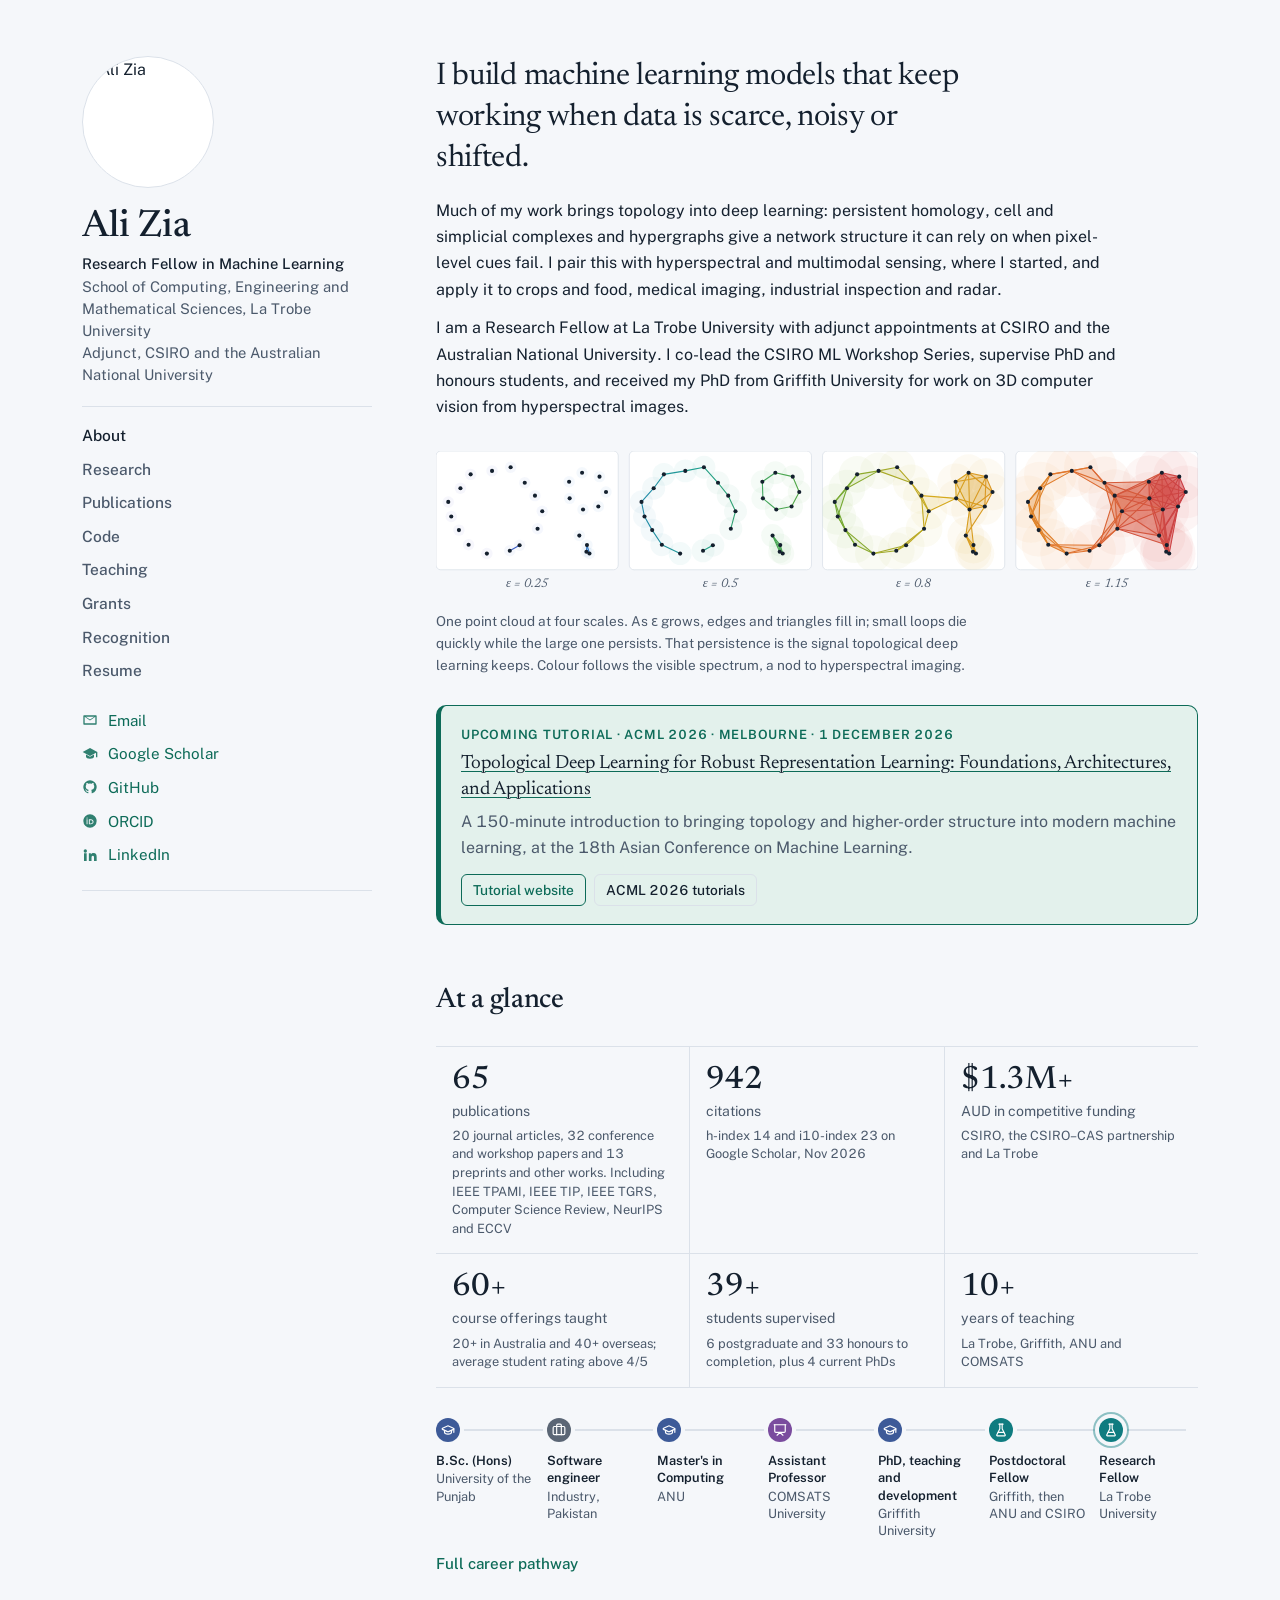
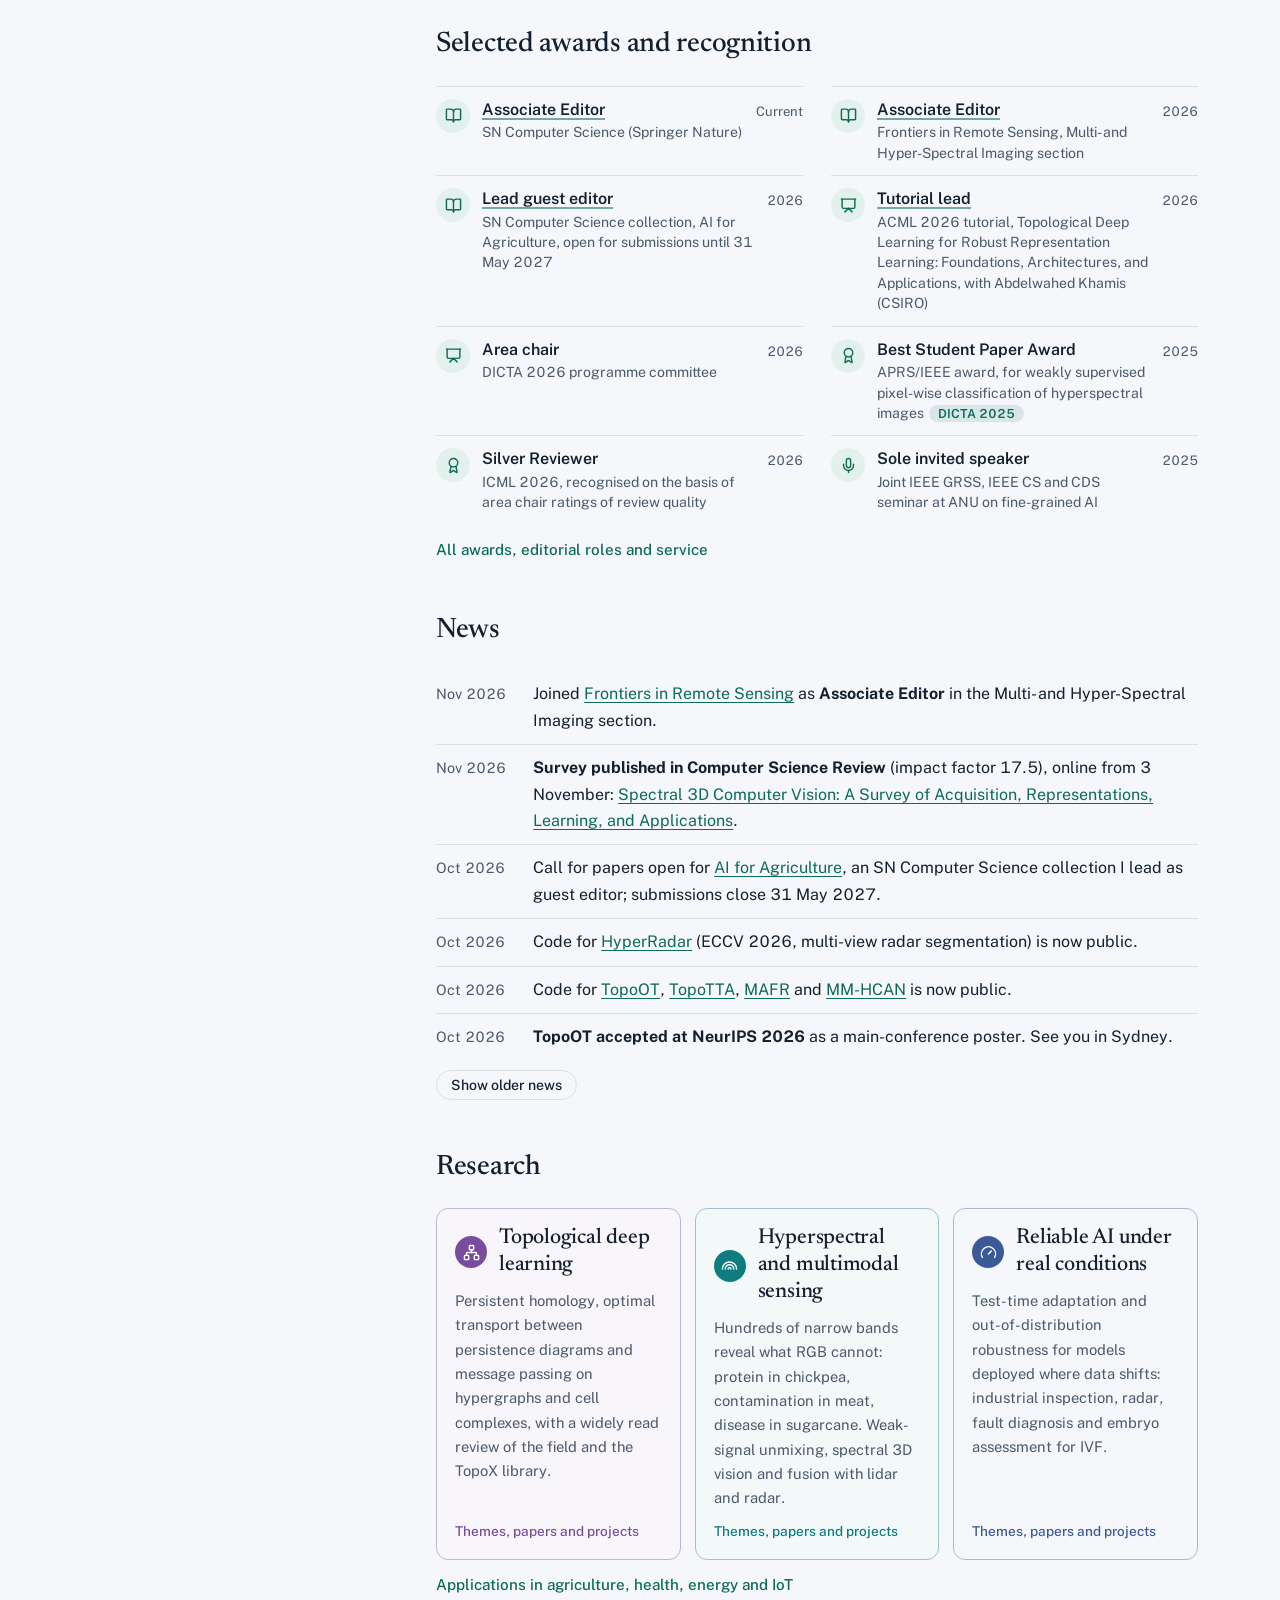
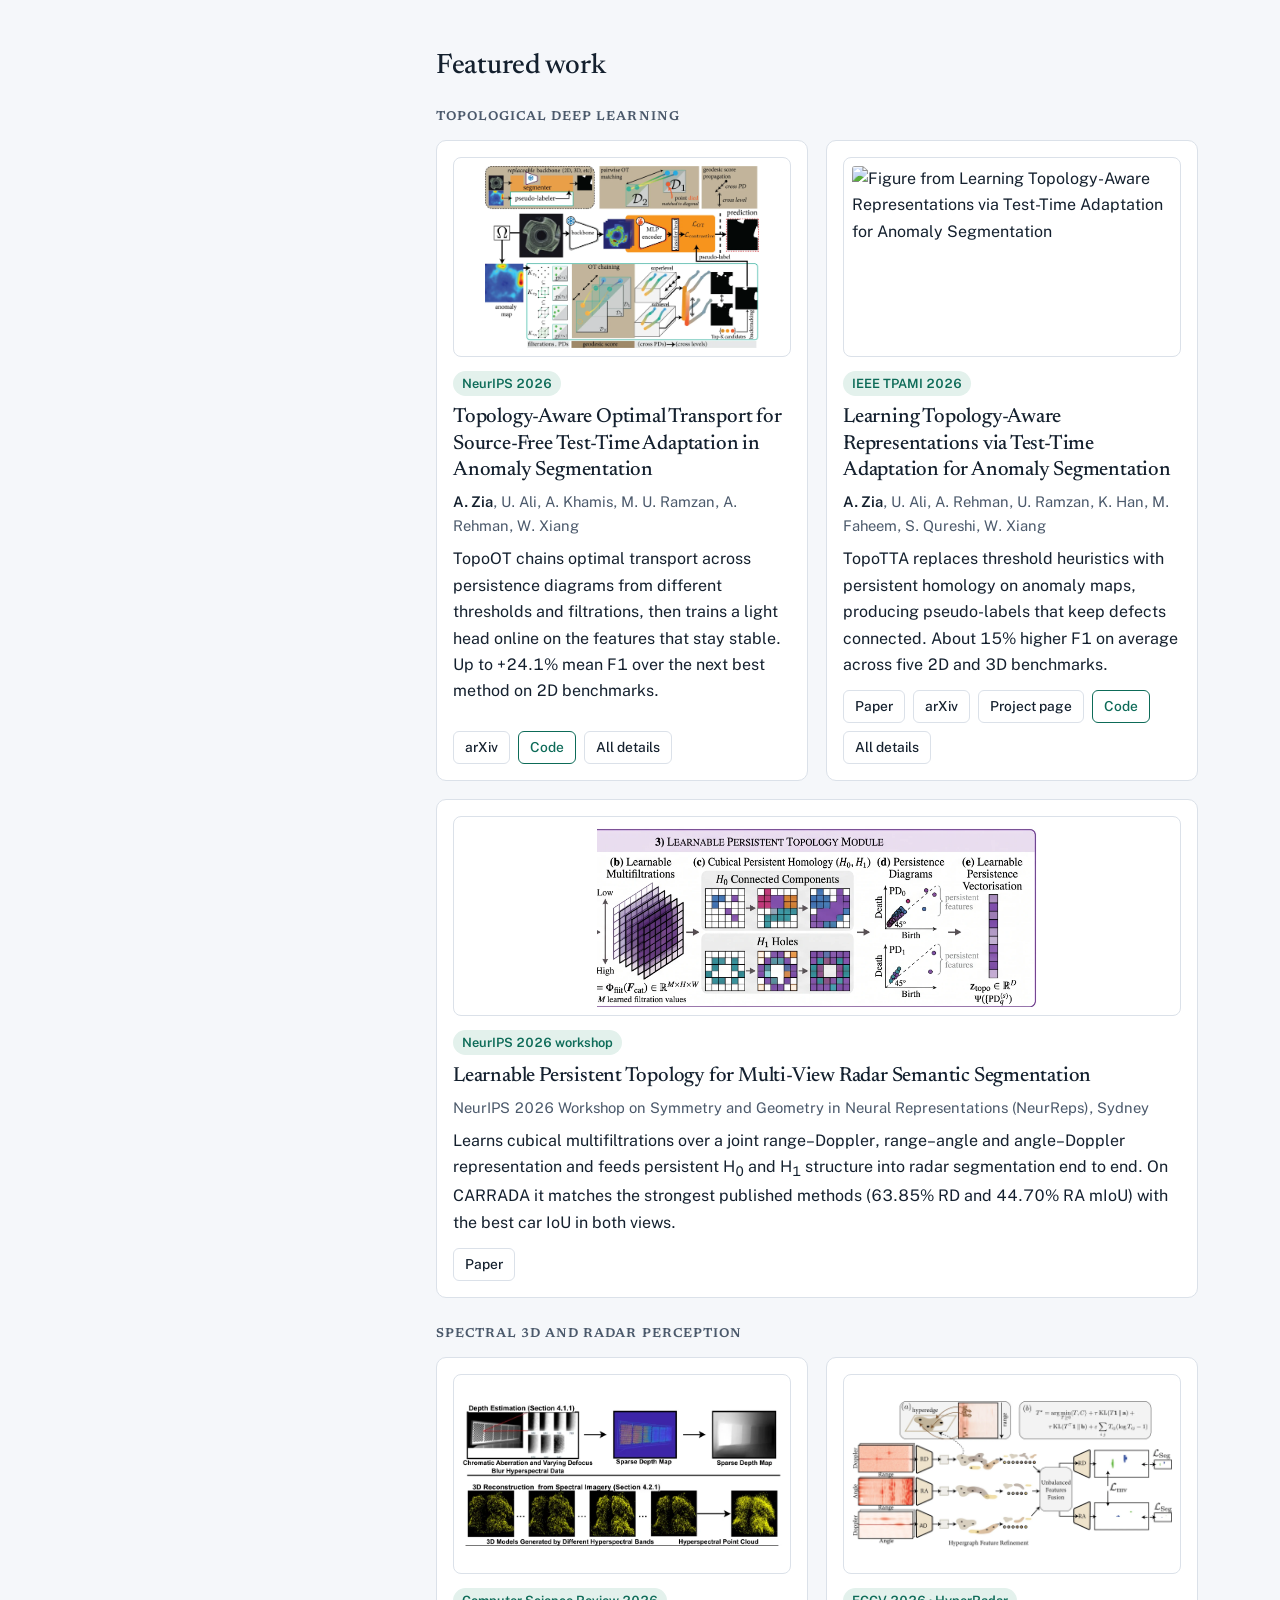
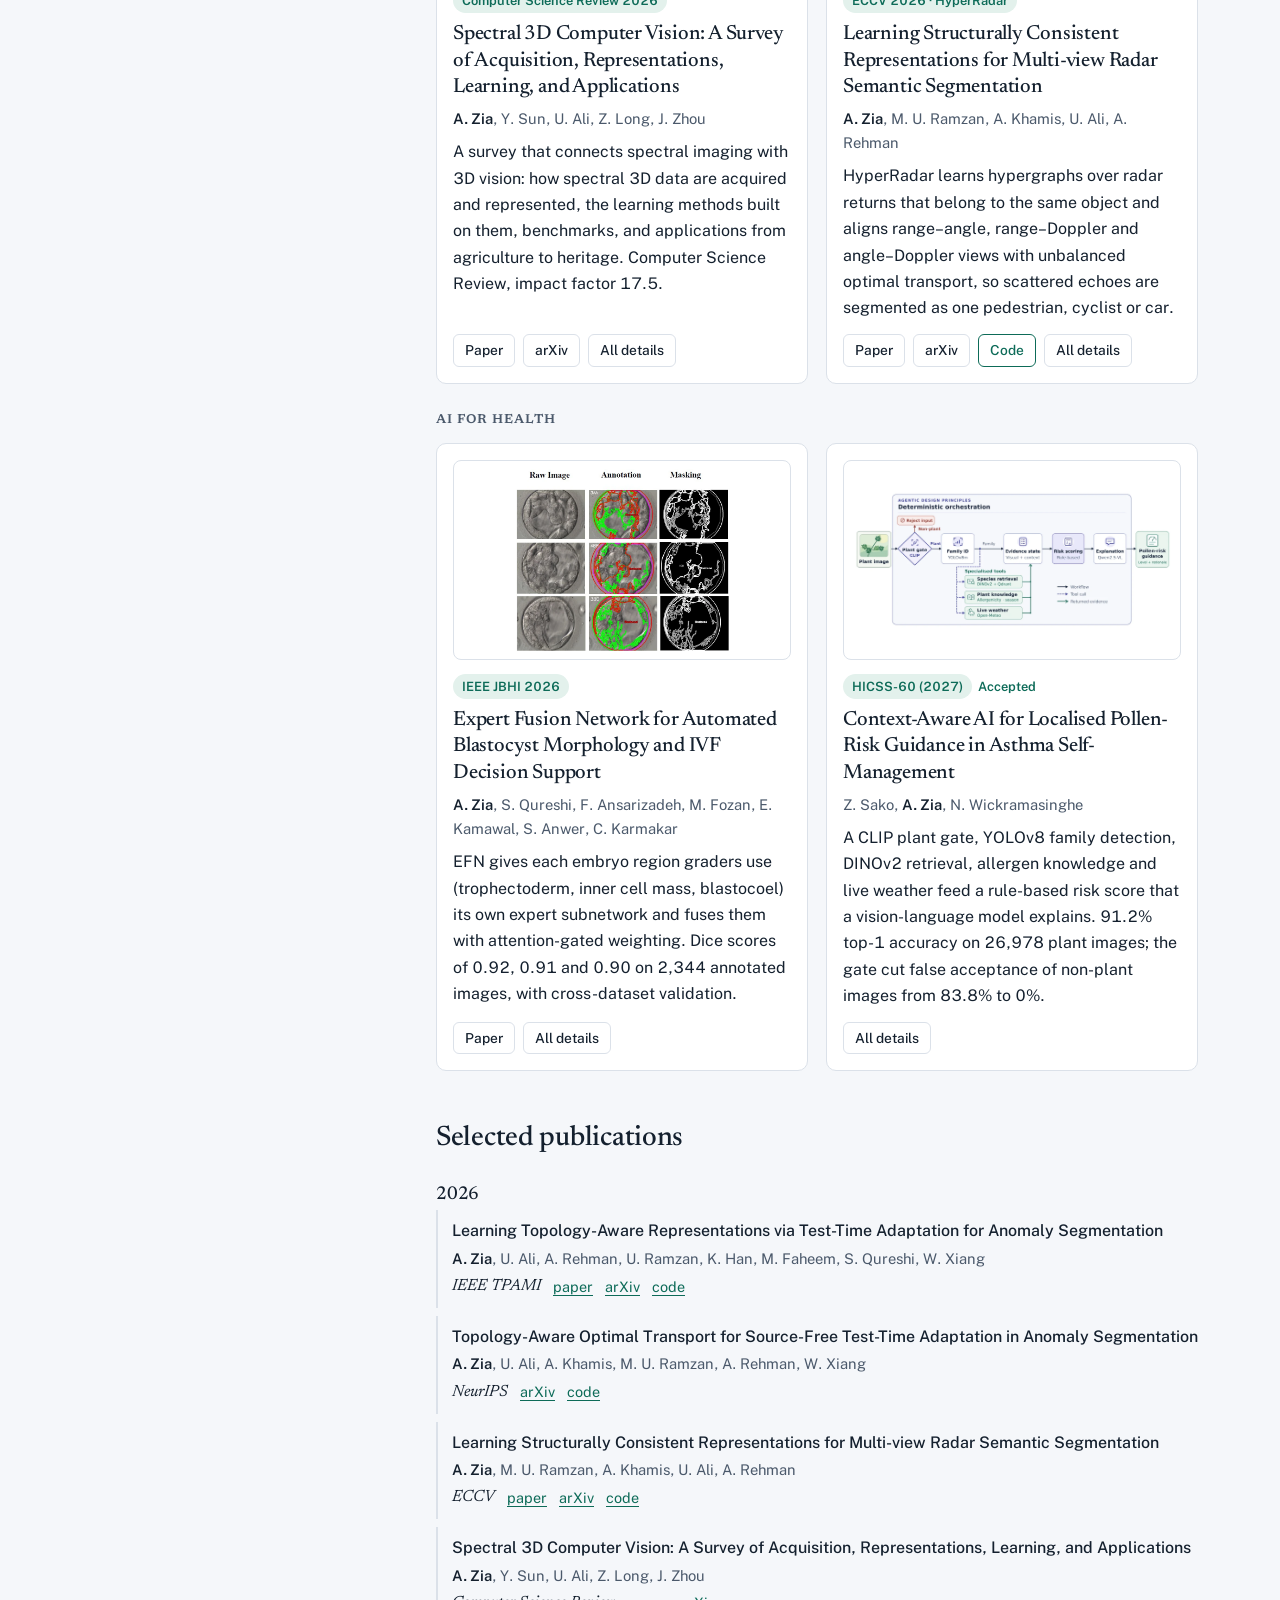
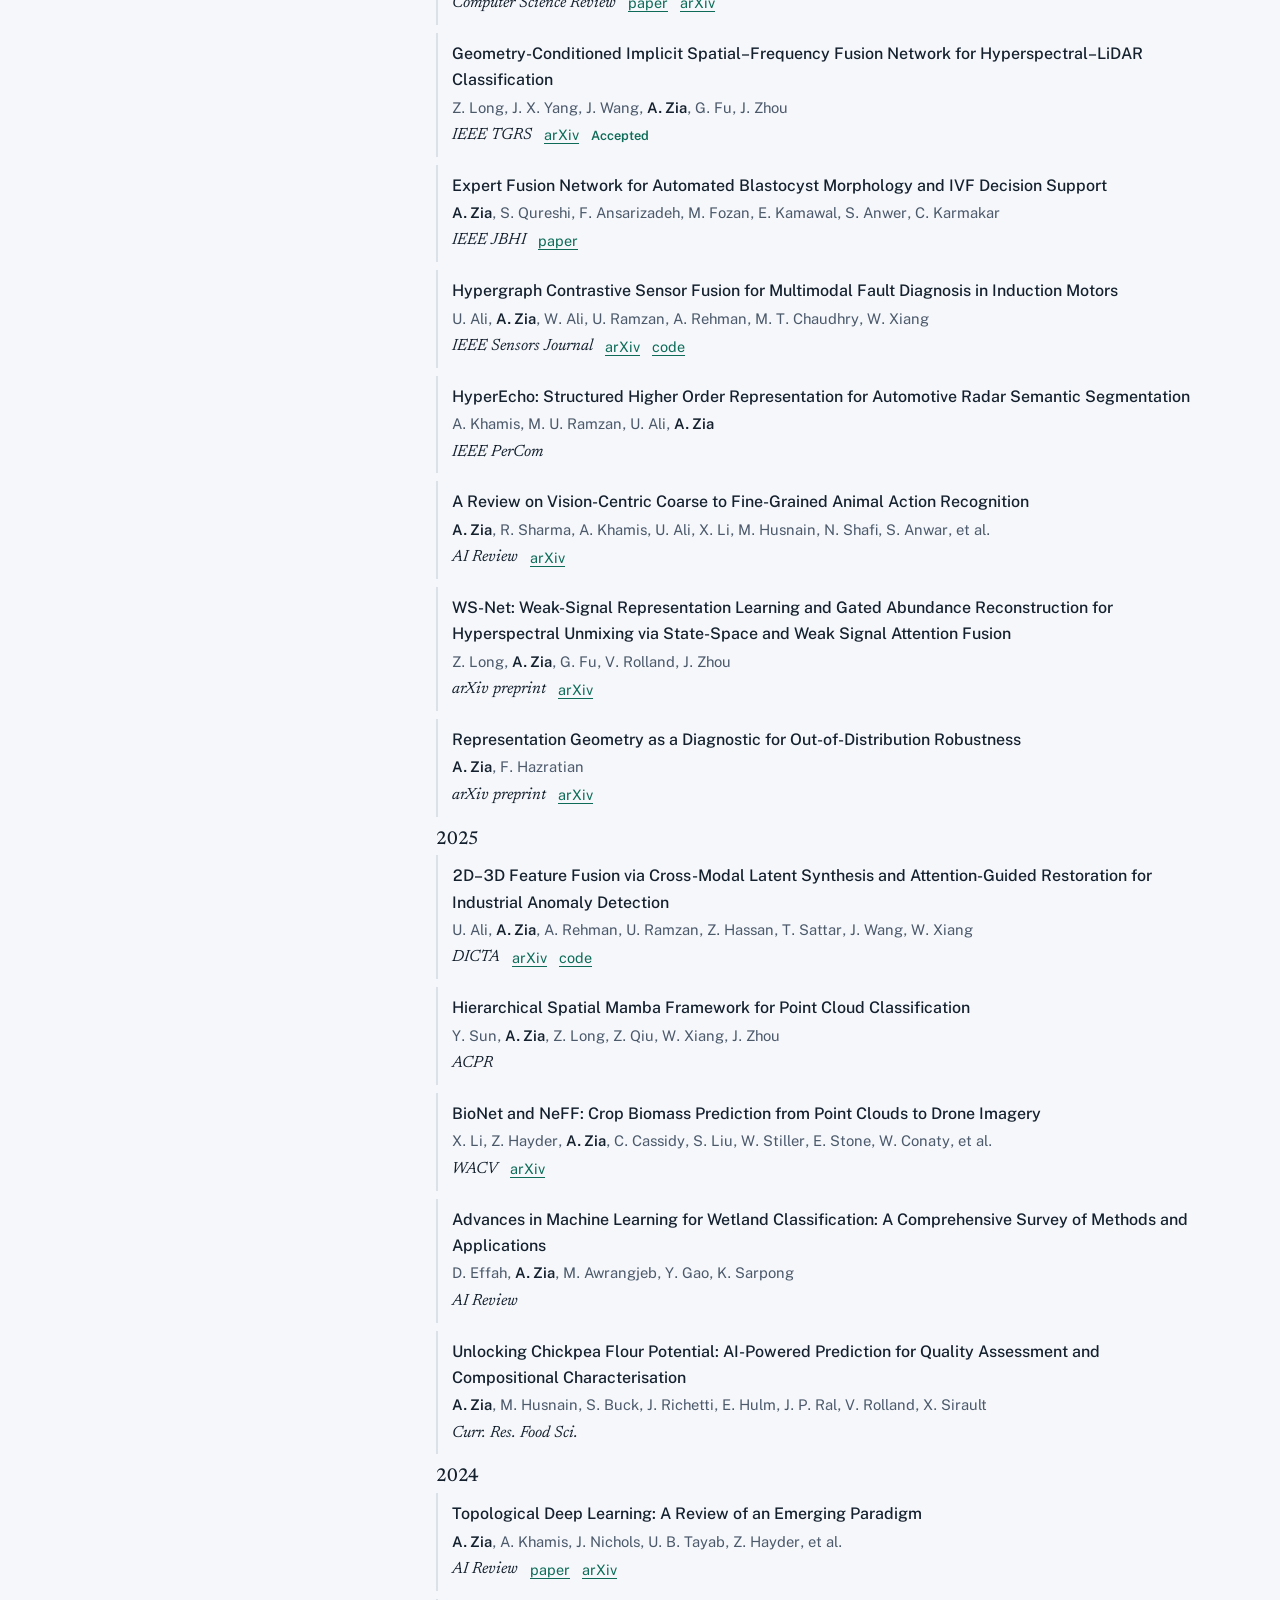
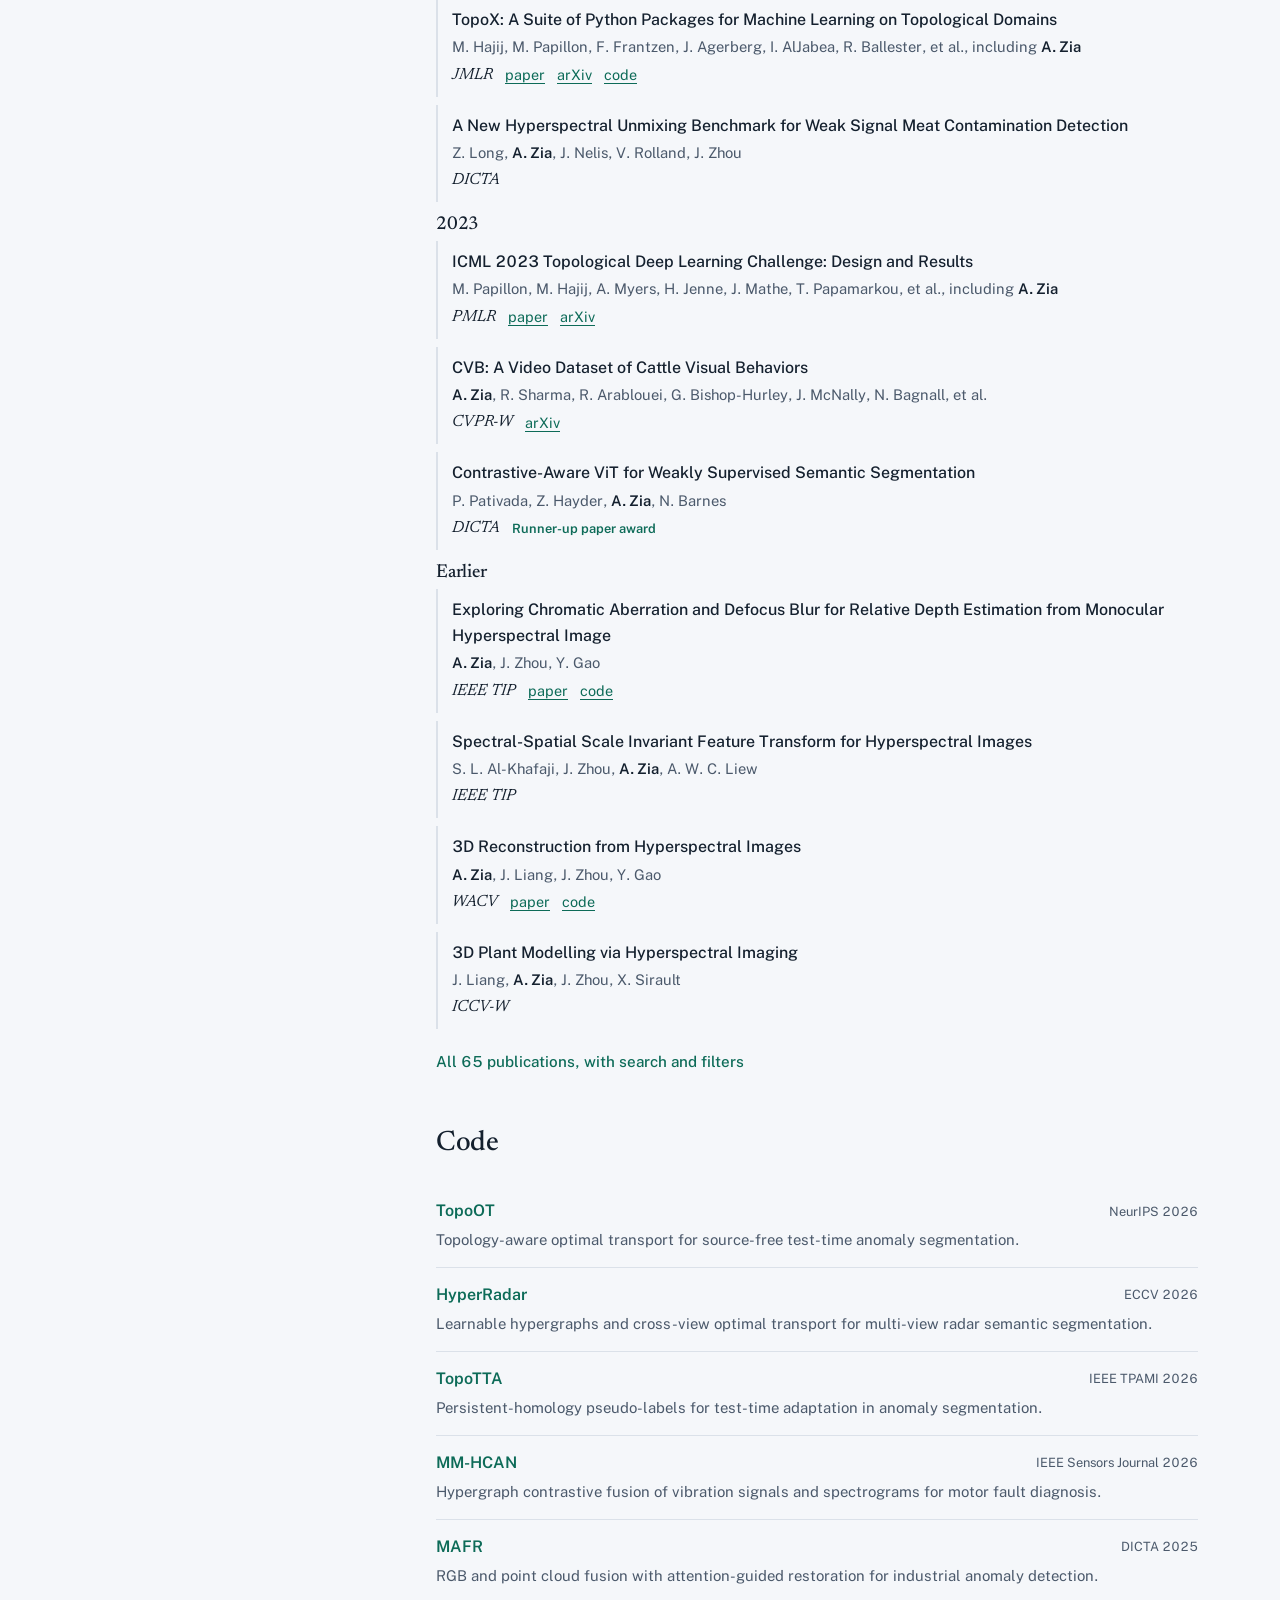
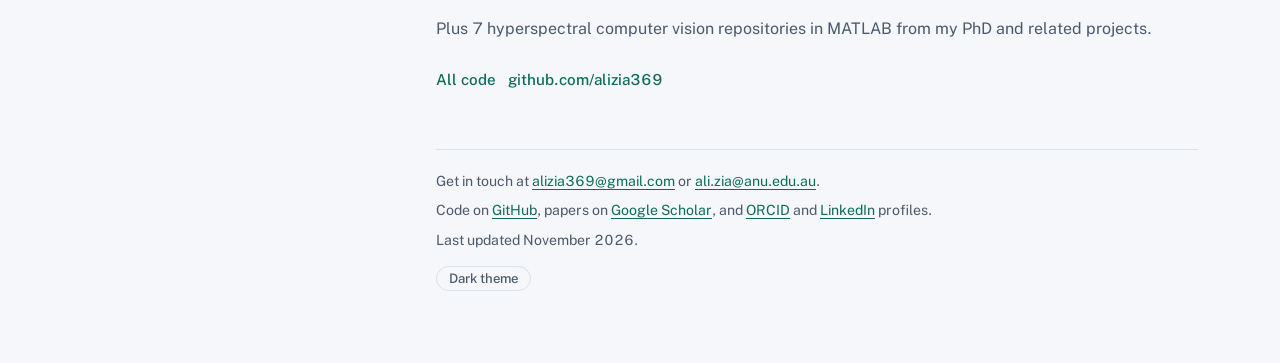
==== commit dcf90692: "Featured: TopoOT camera-ready title, author order and architecture figure; NeurReps 2026 workshop pa" ====
--- a/index.html
+++ b/index.html
@@ -635,7 +635,7 @@
 
     <section id="news">
       <h2>News</h2>
-      <ul class="news" id="news-list"><li><time datetime="2026-11">Nov 2026</time><span>Joined <a href="https://www.frontiersin.org/journals/remote-sensing/sections/multi--and-hyper-spectral-imaging/editors">Frontiers in Remote Sensing</a> as <strong>Associate Editor</strong> in the Multi- and Hyper-Spectral Imaging section.</span></li><li><time datetime="2026-11">Nov 2026</time><span><strong>Survey published in Computer Science Review</strong> (impact factor 17.5), online from 3 November: <a href="https://doi.org/10.1016/j.cosrev.2026.101084">Spectral 3D Computer Vision: A Survey of Acquisition, Representations, Learning, and Applications</a>.</span></li><li><time datetime="2026-10">Oct 2026</time><span>Call for papers open for <a href="https://link.springer.com/collections/fiaehabchh">AI for Agriculture</a>, an SN Computer Science collection I lead as guest editor; submissions close 31 May 2027.</span></li><li><time datetime="2026-10">Oct 2026</time><span>Code for <a href="https://github.com/alizia369/HyperRadar">HyperRadar</a> (ECCV 2026, multi-view radar segmentation) is now public.</span></li><li><time datetime="2026-10">Oct 2026</time><span>Code for <a href="https://github.com/alizia369/TopoOT">TopoOT</a>, <a href="https://github.com/alizia369/TopoTTA">TopoTTA</a>, <a href="https://github.com/alizia369/MAFR">MAFR</a> and <a href="https://github.com/alizia369/MM-HCAN">MM-HCAN</a> is now public.</span></li><li><time datetime="2026-10">Oct 2026</time><span><strong>TopoOT accepted at NeurIPS 2026</strong> as a main-conference poster. See you in Sydney.</span></li><li class="more"><time datetime="2026-10">Oct 2026</time><span>“Learnable Persistent Topology for Multi-View Radar Semantic Segmentation” accepted at the NeurIPS 2026 workshop on Symmetry and Geometry in Neural Representations.</span></li><li class="more"><time datetime="2026-10">Oct 2026</time><span>La Trobe University featured our HyperRadar research on making autonomous systems more reliable: <a href="https://www.latrobe.edu.au/news/announcements/2026/ai-and-autonomous-systems">AI and autonomous systems</a>.</span></li><li class="more"><time datetime="2026-09">Sep 2026</time><span>Paper with Zaid Sako and Nilmini Wickramasinghe accepted at HICSS-60: <a href="/publications/#p-context-aware-ai-for-localised-pollen-risk-guidance-in">Context-Aware AI for Localised Pollen-Risk Guidance in Asthma Self-Management</a>.</span></li><li class="more"><time datetime="2026-09">Sep 2026</time><span>Editorial published in Frontiers in Remote Sensing: <a href="https://doi.org/10.3389/frsen.2026.1991820">Building resilient cities with remote sensing and AI</a>, closing the Research Topic I co-edited.</span></li><li class="more"><time datetime="2026-08">Aug 2026</time><span>La Trobe University featured our work on higher-order, structure-aware AI: <a href="https://www.latrobe.edu.au/news/announcements/2026/ai-systems-and-real-world-data">AI systems and real-world data</a>.</span></li><li class="more"><time datetime="2026">2026</time><span>Joined the editorial board of <a href="https://link.springer.com/journal/42979/editorial-board">SN Computer Science</a> (Springer Nature) as <strong>Associate Editor</strong>, and serving as area chair for DICTA 2026.</span></li><li class="more"><time datetime="2026">2026</time><span>Recognised as an ICML 2026 Silver Reviewer and received a CVPR 2026 reviewer certificate. More in <a href="/recognition/">awards and recognition</a>.</span></li><li class="more"><time datetime="2026">2026</time><span>Our tutorial <a href="https://alizia369.github.io/acml2026-tdl/">Topological Deep Learning for Robust Representation Learning</a> was accepted at ACML 2026 (Melbourne, 1 December), with Usman Ali and Abdelwahed Khamis.</span></li><li class="more"><time datetime="2026">2026</time><span><strong><a href="https://doi.org/10.1109/TPAMI.2026.3710196">TopoTTA</a> published in IEEE TPAMI.</strong></span></li><li class="more"><time datetime="2026">2026</time><span>Papers at ECCV 2026 (structurally consistent multi-view radar segmentation) and IEEE JBHI (expert fusion for blastocyst assessment and IVF decision support).</span></li><li class="more"><time datetime="2026">2026</time><span>MM-HCAN published in the IEEE Sensors Journal; HyperEcho, on higher-order representations for automotive radar, at IEEE PerCom 2026.</span></li><li class="more"><time datetime="2026">2026</time><span>Seed funding as lead for SpectraResist-AI, detecting herbicide resistance in ryegrass, and a La Trobe Research Infrastructure grant for a high-speed camera.</span></li><li class="more"><time datetime="2025">2025</time><span><strong>Best Student Paper Award</strong> (APRS/IEEE) at DICTA 2025 in Adelaide, with Derrick Effah, for weakly supervised pixel-wise classification of hyperspectral images.</span></li><li class="more"><time datetime="2025">2025</time><span>Programme committee for IVCNZ 2025 and scientific committee for the 2026 Australian Agronomy Conference.</span></li><li class="more"><time datetime="2025">2025</time><span>MAFR and Split-Fuse-Transport at DICTA 2025; Hierarchical Spatial Mamba at ACPR 2025; BioNet and NeFF at WACV 2025.</span></li><li class="more"><time datetime="2024">2024</time><span>Poster session lead at DICTA 2024 in Perth.</span></li><li class="more"><time datetime="2024">2024</time><span>Our review of topological deep learning appeared in Artificial Intelligence Review, and TopoX in the Journal of Machine Learning Research.</span></li><li class="more"><time datetime="2023">2023</time><span>Runner-up paper award at DICTA 2023 for contrastive-aware ViT for weakly supervised segmentation.</span></li></ul>
+      <ul class="news" id="news-list"><li><time datetime="2026-11">Nov 2026</time><span>Joined <a href="https://www.frontiersin.org/journals/remote-sensing/sections/multi--and-hyper-spectral-imaging/editors">Frontiers in Remote Sensing</a> as <strong>Associate Editor</strong> in the Multi- and Hyper-Spectral Imaging section.</span></li><li><time datetime="2026-11">Nov 2026</time><span><strong>Survey published in Computer Science Review</strong> (impact factor 17.5), online from 3 November: <a href="https://doi.org/10.1016/j.cosrev.2026.101084">Spectral 3D Computer Vision: A Survey of Acquisition, Representations, Learning, and Applications</a>.</span></li><li><time datetime="2026-10">Oct 2026</time><span>Call for papers open for <a href="https://link.springer.com/collections/fiaehabchh">AI for Agriculture</a>, an SN Computer Science collection I lead as guest editor; submissions close 31 May 2027.</span></li><li><time datetime="2026-10">Oct 2026</time><span>Code for <a href="https://github.com/alizia369/HyperRadar">HyperRadar</a> (ECCV 2026, multi-view radar segmentation) is now public.</span></li><li><time datetime="2026-10">Oct 2026</time><span>Code for <a href="https://github.com/alizia369/TopoOT">TopoOT</a>, <a href="https://github.com/alizia369/TopoTTA">TopoTTA</a>, <a href="https://github.com/alizia369/MAFR">MAFR</a> and <a href="https://github.com/alizia369/MM-HCAN">MM-HCAN</a> is now public.</span></li><li><time datetime="2026-10">Oct 2026</time><span><strong>TopoOT accepted at NeurIPS 2026</strong> as a main-conference poster. See you in Sydney.</span></li><li class="more"><time datetime="2026-10">Oct 2026</time><span>“<a href="/assets/papers/Zia_NeurReps2026_Learnable_Persistent_Topology_Radar.pdf">Learnable Persistent Topology for Multi-View Radar Semantic Segmentation</a>” accepted at the NeurIPS 2026 workshop on Symmetry and Geometry in Neural Representations.</span></li><li class="more"><time datetime="2026-10">Oct 2026</time><span>La Trobe University featured our HyperRadar research on making autonomous systems more reliable: <a href="https://www.latrobe.edu.au/news/announcements/2026/ai-and-autonomous-systems">AI and autonomous systems</a>.</span></li><li class="more"><time datetime="2026-09">Sep 2026</time><span>Paper with Zaid Sako and Nilmini Wickramasinghe accepted at HICSS-60: <a href="/publications/#p-context-aware-ai-for-localised-pollen-risk-guidance-in">Context-Aware AI for Localised Pollen-Risk Guidance in Asthma Self-Management</a>.</span></li><li class="more"><time datetime="2026-09">Sep 2026</time><span>Editorial published in Frontiers in Remote Sensing: <a href="https://doi.org/10.3389/frsen.2026.1991820">Building resilient cities with remote sensing and AI</a>, closing the Research Topic I co-edited.</span></li><li class="more"><time datetime="2026-08">Aug 2026</time><span>La Trobe University featured our work on higher-order, structure-aware AI: <a href="https://www.latrobe.edu.au/news/announcements/2026/ai-systems-and-real-world-data">AI systems and real-world data</a>.</span></li><li class="more"><time datetime="2026">2026</time><span>Joined the editorial board of <a href="https://link.springer.com/journal/42979/editorial-board">SN Computer Science</a> (Springer Nature) as <strong>Associate Editor</strong>, and serving as area chair for DICTA 2026.</span></li><li class="more"><time datetime="2026">2026</time><span>Recognised as an ICML 2026 Silver Reviewer and received a CVPR 2026 reviewer certificate. More in <a href="/recognition/">awards and recognition</a>.</span></li><li class="more"><time datetime="2026">2026</time><span>Our tutorial <a href="https://alizia369.github.io/acml2026-tdl/">Topological Deep Learning for Robust Representation Learning</a> was accepted at ACML 2026 (Melbourne, 1 December), with Abdelwahed Khamis (CSIRO).</span></li><li class="more"><time datetime="2026">2026</time><span><strong><a href="https://doi.org/10.1109/TPAMI.2026.3710196">TopoTTA</a> published in IEEE TPAMI.</strong></span></li><li class="more"><time datetime="2026">2026</time><span>Papers at ECCV 2026 (structurally consistent multi-view radar segmentation) and IEEE JBHI (expert fusion for blastocyst assessment and IVF decision support).</span></li><li class="more"><time datetime="2026">2026</time><span>MM-HCAN published in the IEEE Sensors Journal; HyperEcho, on higher-order representations for automotive radar, at IEEE PerCom 2026.</span></li><li class="more"><time datetime="2026">2026</time><span>Seed funding as lead for SpectraResist-AI, detecting herbicide resistance in ryegrass, and a La Trobe Research Infrastructure grant for a high-speed camera.</span></li><li class="more"><time datetime="2025">2025</time><span><strong>Best Student Paper Award</strong> (APRS/IEEE) at DICTA 2025 in Adelaide, with Derrick Effah, for weakly supervised pixel-wise classification of hyperspectral images.</span></li><li class="more"><time datetime="2025">2025</time><span>Programme committee for IVCNZ 2025 and scientific committee for the 2026 Australian Agronomy Conference.</span></li><li class="more"><time datetime="2025">2025</time><span>MAFR and Split-Fuse-Transport at DICTA 2025; Hierarchical Spatial Mamba at ACPR 2025; BioNet and NeFF at WACV 2025.</span></li><li class="more"><time datetime="2024">2024</time><span>Poster session lead at DICTA 2024 in Perth.</span></li><li class="more"><time datetime="2024">2024</time><span>Our review of topological deep learning appeared in Artificial Intelligence Review, and TopoX in the Journal of Machine Learning Research.</span></li><li class="more"><time datetime="2023">2023</time><span>Runner-up paper award at DICTA 2023 for contrastive-aware ViT for weakly supervised segmentation.</span></li></ul>
       <button class="toggle" type="button" aria-expanded="false" aria-controls="news-list" id="news-toggle">Show older news</button>
     </section>
 
@@ -647,47 +647,12 @@
 
     <section id="featured">
       <h2>Featured work</h2>
-      <div class="feat-group"><h3 class="feat-theme">Topological deep learning</h3><div class="feat-grid"><article class="feat"><div class="feat-fig drawn" aria-hidden="true"><svg viewBox="0 0 300 150" style="width:100%;height:auto" xmlns="http://www.w3.org/2000/svg">
-<line x1="5.0" y1="126.0" x2="91.0" y2="40.0" class="pd-diag"/>
-<line x1="5.0" y1="126.0" x2="91.0" y2="126.0" class="pd-axis"/><line x1="5.0" y1="126.0" x2="5.0" y2="40.0" class="pd-axis"/>
-<text x="48.0" y="144" text-anchor="middle" class="pd-lab">t₁</text>
-<circle cx="11.8" cy="103.6" r="3.2" fill="#2f6fd0" fill-opacity=".7"/>
-<circle cx="12.9" cy="110.8" r="3.2" fill="#2f6fd0" fill-opacity=".7"/>
-<circle cx="25.1" cy="93.3" r="3.2" fill="#2f6fd0" fill-opacity=".7"/>
-<rect x="12.0" y="52.9" width="8" height="8" fill="#c8374a" transform="rotate(45 16.0 56.9)"/>
-<rect x="29.6" y="43.1" width="8" height="8" fill="#c8374a" transform="rotate(45 33.6 47.1)"/>
-<circle cx="28.1" cy="92.3" r="3.2" fill="#2f6fd0" fill-opacity=".7"/>
-<circle cx="46.0" cy="76.1" r="3.2" fill="#2f6fd0" fill-opacity=".7"/>
-<line x1="112.0" y1="126.0" x2="198.0" y2="40.0" class="pd-diag"/>
-<line x1="112.0" y1="126.0" x2="198.0" y2="126.0" class="pd-axis"/><line x1="112.0" y1="126.0" x2="112.0" y2="40.0" class="pd-axis"/>
-<text x="155.0" y="144" text-anchor="middle" class="pd-lab">t₂</text>
-<circle cx="118.5" cy="101.8" r="3.2" fill="#2f6fd0" fill-opacity=".7"/>
-<circle cx="123.9" cy="104.0" r="3.2" fill="#2f6fd0" fill-opacity=".7"/>
-<circle cx="126.4" cy="95.0" r="3.2" fill="#2f6fd0" fill-opacity=".7"/>
-<rect x="120.9" y="56.0" width="8" height="8" fill="#c8374a" transform="rotate(45 124.9 60.0)"/>
-<rect x="137.9" y="43.8" width="8" height="8" fill="#c8374a" transform="rotate(45 141.9 47.8)"/>
-<circle cx="140.8" cy="86.7" r="3.2" fill="#2f6fd0" fill-opacity=".7"/>
-<circle cx="149.3" cy="75.2" r="3.2" fill="#2f6fd0" fill-opacity=".7"/>
-<line x1="219.0" y1="126.0" x2="305.0" y2="40.0" class="pd-diag"/>
-<line x1="219.0" y1="126.0" x2="305.0" y2="126.0" class="pd-axis"/><line x1="219.0" y1="126.0" x2="219.0" y2="40.0" class="pd-axis"/>
-<text x="262.0" y="144" text-anchor="middle" class="pd-lab">t₃</text>
-<circle cx="230.2" cy="97.2" r="3.2" fill="#2f6fd0" fill-opacity=".7"/>
-<circle cx="228.7" cy="106.2" r="3.2" fill="#2f6fd0" fill-opacity=".7"/>
-<circle cx="233.9" cy="97.6" r="3.2" fill="#2f6fd0" fill-opacity=".7"/>
-<rect x="224.8" y="57.1" width="8" height="8" fill="#c8374a" transform="rotate(45 228.8 61.1)"/>
-<rect x="246.0" y="42.2" width="8" height="8" fill="#c8374a" transform="rotate(45 250.0 46.2)"/>
-<circle cx="245.0" cy="90.1" r="3.2" fill="#2f6fd0" fill-opacity=".7"/>
-<circle cx="261.1" cy="81.3" r="3.2" fill="#2f6fd0" fill-opacity=".7"/>
-<path d="M21.0,56.9 Q70.5,34.9 119.9,60.0" fill="none" stroke="#0d6b58" stroke-width="1.4" stroke-dasharray="4 3" class="ot"/>
-<path d="M129.9,60.0 Q176.8,38.0 223.8,61.1" fill="none" stroke="#0d6b58" stroke-width="1.4" stroke-dasharray="4 3" class="ot"/>
-<path d="M38.6,47.1 Q87.7,25.1 136.9,47.8" fill="none" stroke="#0d6b58" stroke-width="1.4" stroke-dasharray="4 3" class="ot"/>
-<path d="M146.9,47.8 Q195.9,24.2 245.0,46.2" fill="none" stroke="#0d6b58" stroke-width="1.4" stroke-dasharray="4 3" class="ot"/>
-</svg></div><div class="feat-body"><div class="feat-tags"><span class="venue">NeurIPS 2026</span></div><h3>Test-Time Adaptation for Anomaly Segmentation via Topology-Aware Optimal Transport Chaining</h3><p class="authors"><b class="me">A. Zia</b>, U. Ali, U. Ramzan, A. Rehman, A. Khamis, W. Xiang</p><p class="what">TopoOT chains optimal transport across persistence diagrams from different thresholds and filtrations, then trains a light head online on the features that stay stable. Up to +24.1% mean F1 over the next best method on 2D benchmarks.</p><div class="actions"><a href="https://arxiv.org/abs/2601.20333">arXiv</a><a class="code" href="https://github.com/alizia369/TopoOT">Code</a><a href="/publications/#p-test-time-adaptation-for-anomaly-segmentation-via-topology">All details</a></div></div></article><article class="feat"><div class="feat-fig"><img src="/assets/img/topotta-arch.jpg" alt="Figure from Learning Topology-Aware Representations via Test-Time Adaptation for Anomaly Segmentation" loading="lazy"></div><div class="feat-body"><div class="feat-tags"><span class="venue">IEEE TPAMI 2026</span></div><h3>Learning Topology-Aware Representations via Test-Time Adaptation for Anomaly Segmentation</h3><p class="authors"><b class="me">A. Zia</b>, U. Ali, A. Rehman, U. Ramzan, K. Han, M. Faheem, S. Qureshi, W. Xiang</p><p class="what">TopoTTA replaces threshold heuristics with persistent homology on anomaly maps, producing pseudo-labels that keep defects connected. About 15% higher F1 on average across five 2D and 3D benchmarks.</p><div class="actions"><a href="https://doi.org/10.1109/TPAMI.2026.3710196">Paper</a><a href="https://arxiv.org/abs/2606.28268">arXiv</a><a href="https://topotta.github.io">Project page</a><a class="code" href="https://github.com/alizia369/TopoTTA">Code</a><a href="/publications/#p-learning-topology-aware-representations-via-test-time">All details</a></div></div></article><article class="feat nofig"><div class="feat-body"><div class="feat-tags"><span class="venue">NeurIPS 2026 workshop</span></div><h3>Learnable Persistent Topology for Multi-View Radar Semantic Segmentation</h3><p class="authors">NeurIPS 2026 Workshop on Symmetry and Geometry in Neural Representations (NeurReps), Sydney</p><p class="what">Makes persistent topology a learnable part of multi-view radar segmentation, so the network keeps the connected structure of objects that reach the sensor as sparse, scattered returns.</p><div class="actions"></div></div></article></div></div><div class="feat-group"><h3 class="feat-theme">Spectral 3D and radar perception</h3><div class="feat-grid"><article class="feat"><div class="feat-fig"><img src="/assets/img/papers/survey-spectral3d.webp" alt="Figure from Spectral 3D Computer Vision: A Survey of Acquisition, Representations, Learning, and Applications" loading="lazy"></div><div class="feat-body"><div class="feat-tags"><span class="venue">Computer Science Review 2026</span></div><h3>Spectral 3D Computer Vision: A Survey of Acquisition, Representations, Learning, and Applications</h3><p class="authors"><b class="me">A. Zia</b>, Y. Sun, U. Ali, Z. Long, J. Zhou</p><p class="what">A survey that connects spectral imaging with 3D vision: how spectral 3D data are acquired and represented, the learning methods built on them, benchmarks, and applications from agriculture to heritage. Computer Science Review, impact factor 17.5.</p><div class="actions"><a href="https://doi.org/10.1016/j.cosrev.2026.101084">Paper</a><a href="https://arxiv.org/abs/2302.08054">arXiv</a><a href="/publications/#p-spectral-3d-computer-vision-a-survey-of-acquisition">All details</a></div></div></article><article class="feat"><div class="feat-fig"><img src="/assets/img/papers/hyperradar-arch.webp" alt="Figure from Learning Structurally Consistent Representations for Multi-view Radar Semantic Segmentation" loading="lazy"></div><div class="feat-body"><div class="feat-tags"><span class="venue">ECCV 2026 · HyperRadar</span></div><h3>Learning Structurally Consistent Representations for Multi-view Radar Semantic Segmentation</h3><p class="authors"><b class="me">A. Zia</b>, M. U. Ramzan, A. Khamis, U. Ali, A. Rehman</p><p class="what">HyperRadar learns hypergraphs over radar returns that belong to the same object and aligns range–angle, range–Doppler and angle–Doppler views with unbalanced optimal transport, so scattered echoes are segmented as one pedestrian, cyclist or car.</p><div class="actions"><a href="https://eccv.ecva.net/virtual/2026/poster/5805">Paper</a><a href="https://arxiv.org/abs/2606.31609">arXiv</a><a class="code" href="https://github.com/alizia369/HyperRadar">Code</a><a href="/publications/#p-learning-structurally-consistent-representations-for-multi">All details</a></div></div></article></div></div><div class="feat-group"><h3 class="feat-theme">AI for health</h3><div class="feat-grid"><article class="feat"><div class="feat-fig"><img src="/assets/img/papers/embryo-annotation.webp" alt="Figure from Expert Fusion Network for Automated Blastocyst Morphology and IVF Decision Support" loading="lazy"></div><div class="feat-body"><div class="feat-tags"><span class="venue">IEEE JBHI 2026</span></div><h3>Expert Fusion Network for Automated Blastocyst Morphology and IVF Decision Support</h3><p class="authors"><b class="me">A. Zia</b>, S. Qureshi, F. Ansarizadeh, M. Fozan, E. Kamawal, S. Anwer, C. Karmakar</p><p class="what">EFN gives each embryo region graders use (trophectoderm, inner cell mass, blastocoel) its own expert subnetwork and fuses them with attention-gated weighting. Dice scores of 0.92, 0.91 and 0.90 on 2,344 annotated images, with cross-dataset validation.</p><div class="actions"><a href="/publications/#p-expert-fusion-network-for-automated-blastocyst-morphology">All details</a></div></div></article><article class="feat"><div class="feat-fig"><img src="/assets/img/papers/hicss-pollen-orchestration.webp" alt="Figure from Context-Aware AI for Localised Pollen-Risk Guidance in Asthma Self-Management" loading="lazy"></div><div class="feat-body"><div class="feat-tags"><span class="venue">HICSS-60 (2027)</span> <span class="award">Accepted</span></div><h3>Context-Aware AI for Localised Pollen-Risk Guidance in Asthma Self-Management</h3><p class="authors">Z. Sako, <b class="me">A. Zia</b>, N. Wickramasinghe</p><p class="what">A CLIP plant gate, YOLOv8 family detection, DINOv2 retrieval, allergen knowledge and live weather feed a rule-based risk score that a vision-language model explains. 91.2% top-1 accuracy on 26,978 plant images; the gate cut false acceptance of non-plant images from 83.8% to 0%.</p><div class="actions"><a href="/publications/#p-context-aware-ai-for-localised-pollen-risk-guidance-in">All details</a></div></div></article></div></div>
+      <div class="feat-group"><h3 class="feat-theme">Topological deep learning</h3><div class="feat-grid"><article class="feat"><div class="feat-fig"><img src="/assets/img/papers/topoot-architecture.webp" alt="Figure from Topology-Aware Optimal Transport for Source-Free Test-Time Adaptation in Anomaly Segmentation" loading="lazy"></div><div class="feat-body"><div class="feat-tags"><span class="venue">NeurIPS 2026</span></div><h3>Topology-Aware Optimal Transport for Source-Free Test-Time Adaptation in Anomaly Segmentation</h3><p class="authors"><b class="me">A. Zia</b>, U. Ali, A. Khamis, M. U. Ramzan, A. Rehman, W. Xiang</p><p class="what">TopoOT chains optimal transport across persistence diagrams from different thresholds and filtrations, then trains a light head online on the features that stay stable. Up to +24.1% mean F1 over the next best method on 2D benchmarks.</p><div class="actions"><a href="https://arxiv.org/abs/2601.20333">arXiv</a><a class="code" href="https://github.com/alizia369/TopoOT">Code</a><a href="/publications/#p-topology-aware-optimal-transport-for-source-free-test-time">All details</a></div></div></article><article class="feat"><div class="feat-fig"><img src="/assets/img/topotta-arch.jpg" alt="Figure from Learning Topology-Aware Representations via Test-Time Adaptation for Anomaly Segmentation" loading="lazy"></div><div class="feat-body"><div class="feat-tags"><span class="venue">IEEE TPAMI 2026</span></div><h3>Learning Topology-Aware Representations via Test-Time Adaptation for Anomaly Segmentation</h3><p class="authors"><b class="me">A. Zia</b>, U. Ali, A. Rehman, U. Ramzan, K. Han, M. Faheem, S. Qureshi, W. Xiang</p><p class="what">TopoTTA replaces threshold heuristics with persistent homology on anomaly maps, producing pseudo-labels that keep defects connected. About 15% higher F1 on average across five 2D and 3D benchmarks.</p><div class="actions"><a href="https://doi.org/10.1109/TPAMI.2026.3710196">Paper</a><a href="https://arxiv.org/abs/2606.28268">arXiv</a><a href="https://topotta.github.io">Project page</a><a class="code" href="https://github.com/alizia369/TopoTTA">Code</a><a href="/publications/#p-learning-topology-aware-representations-via-test-time">All details</a></div></div></article><article class="feat"><div class="feat-fig"><img src="/assets/img/papers/neurreps-topology-module.webp" alt="Figure from Learnable Persistent Topology for Multi-View Radar Semantic Segmentation" loading="lazy"></div><div class="feat-body"><div class="feat-tags"><span class="venue">NeurIPS 2026 workshop</span></div><h3>Learnable Persistent Topology for Multi-View Radar Semantic Segmentation</h3><p class="authors">NeurIPS 2026 Workshop on Symmetry and Geometry in Neural Representations (NeurReps), Sydney</p><p class="what">Learns cubical multifiltrations over a joint range–Doppler, range–angle and angle–Doppler representation and feeds persistent H<sub>0</sub> and H<sub>1</sub> structure into radar segmentation end to end. On CARRADA it matches the strongest published methods (63.85% RD and 44.70% RA mIoU) with the best car IoU in both views.</p><div class="actions"><a href="/assets/papers/Zia_NeurReps2026_Learnable_Persistent_Topology_Radar.pdf">Paper</a></div></div></article></div></div><div class="feat-group"><h3 class="feat-theme">Spectral 3D and radar perception</h3><div class="feat-grid"><article class="feat"><div class="feat-fig"><img src="/assets/img/papers/survey-spectral3d.webp" alt="Figure from Spectral 3D Computer Vision: A Survey of Acquisition, Representations, Learning, and Applications" loading="lazy"></div><div class="feat-body"><div class="feat-tags"><span class="venue">Computer Science Review 2026</span></div><h3>Spectral 3D Computer Vision: A Survey of Acquisition, Representations, Learning, and Applications</h3><p class="authors"><b class="me">A. Zia</b>, Y. Sun, U. Ali, Z. Long, J. Zhou</p><p class="what">A survey that connects spectral imaging with 3D vision: how spectral 3D data are acquired and represented, the learning methods built on them, benchmarks, and applications from agriculture to heritage. Computer Science Review, impact factor 17.5.</p><div class="actions"><a href="https://doi.org/10.1016/j.cosrev.2026.101084">Paper</a><a href="https://arxiv.org/abs/2302.08054">arXiv</a><a href="/publications/#p-spectral-3d-computer-vision-a-survey-of-acquisition">All details</a></div></div></article><article class="feat"><div class="feat-fig"><img src="/assets/img/papers/hyperradar-arch.webp" alt="Figure from Learning Structurally Consistent Representations for Multi-view Radar Semantic Segmentation" loading="lazy"></div><div class="feat-body"><div class="feat-tags"><span class="venue">ECCV 2026 · HyperRadar</span></div><h3>Learning Structurally Consistent Representations for Multi-view Radar Semantic Segmentation</h3><p class="authors"><b class="me">A. Zia</b>, M. U. Ramzan, A. Khamis, U. Ali, A. Rehman</p><p class="what">HyperRadar learns hypergraphs over radar returns that belong to the same object and aligns range–angle, range–Doppler and angle–Doppler views with unbalanced optimal transport, so scattered echoes are segmented as one pedestrian, cyclist or car.</p><div class="actions"><a href="https://eccv.ecva.net/virtual/2026/poster/5805">Paper</a><a href="https://arxiv.org/abs/2606.31609">arXiv</a><a class="code" href="https://github.com/alizia369/HyperRadar">Code</a><a href="/publications/#p-learning-structurally-consistent-representations-for-multi">All details</a></div></div></article></div></div><div class="feat-group"><h3 class="feat-theme">AI for health</h3><div class="feat-grid"><article class="feat"><div class="feat-fig"><img src="/assets/img/papers/embryo-annotation.webp" alt="Figure from Expert Fusion Network for Automated Blastocyst Morphology and IVF Decision Support" loading="lazy"></div><div class="feat-body"><div class="feat-tags"><span class="venue">IEEE JBHI 2026</span></div><h3>Expert Fusion Network for Automated Blastocyst Morphology and IVF Decision Support</h3><p class="authors"><b class="me">A. Zia</b>, S. Qureshi, F. Ansarizadeh, M. Fozan, E. Kamawal, S. Anwer, C. Karmakar</p><p class="what">EFN gives each embryo region graders use (trophectoderm, inner cell mass, blastocoel) its own expert subnetwork and fuses them with attention-gated weighting. Dice scores of 0.92, 0.91 and 0.90 on 2,344 annotated images, with cross-dataset validation.</p><div class="actions"><a href="https://doi.org/10.1109/JBHI.2026.3727646">Paper</a><a href="/publications/#p-expert-fusion-network-for-automated-blastocyst-morphology">All details</a></div></div></article><article class="feat"><div class="feat-fig"><img src="/assets/img/papers/hicss-pollen-orchestration.webp" alt="Figure from Context-Aware AI for Localised Pollen-Risk Guidance in Asthma Self-Management" loading="lazy"></div><div class="feat-body"><div class="feat-tags"><span class="venue">HICSS-60 (2027)</span> <span class="award">Accepted</span></div><h3>Context-Aware AI for Localised Pollen-Risk Guidance in Asthma Self-Management</h3><p class="authors">Z. Sako, <b class="me">A. Zia</b>, N. Wickramasinghe</p><p class="what">A CLIP plant gate, YOLOv8 family detection, DINOv2 retrieval, allergen knowledge and live weather feed a rule-based risk score that a vision-language model explains. 91.2% top-1 accuracy on 26,978 plant images; the gate cut false acceptance of non-plant images from 83.8% to 0%.</p><div class="actions"><a href="/publications/#p-context-aware-ai-for-localised-pollen-risk-guidance-in">All details</a></div></div></article></div></div>
     </section>
 
     <section id="selected">
       <h2>Selected publications</h2>
-      <h3 class="year">2026</h3><ul class="pubs"><li class="pub"><span class="t">Learning Topology-Aware Representations via Test-Time Adaptation for Anomaly Segmentation</span><span class="a"><b class="me">A. Zia</b>, U. Ali, A. Rehman, U. Ramzan, K. Han, M. Faheem, S. Qureshi, W. Xiang</span><span class="meta"><span class="v">IEEE TPAMI</span><a href="https://doi.org/10.1109/TPAMI.2026.3710196">paper</a> <a href="https://arxiv.org/abs/2606.28268">arXiv</a> <a href="https://github.com/alizia369/TopoTTA">code</a></span></li><li class="pub"><span class="t">Test-Time Adaptation for Anomaly Segmentation via Topology-Aware Optimal Transport Chaining</span><span class="a"><b class="me">A. Zia</b>, U. Ali, U. Ramzan, A. Rehman, A. Khamis, W. Xiang</span><span class="meta"><span class="v">NeurIPS</span><a href="https://arxiv.org/abs/2601.20333">arXiv</a> <a href="https://github.com/alizia369/TopoOT">code</a></span></li><li class="pub"><span class="t">Learning Structurally Consistent Representations for Multi-view Radar Semantic Segmentation</span><span class="a"><b class="me">A. Zia</b>, M. U. Ramzan, A. Khamis, U. Ali, A. Rehman</span><span class="meta"><span class="v">ECCV</span><a href="https://eccv.ecva.net/virtual/2026/poster/5805">paper</a> <a href="https://arxiv.org/abs/2606.31609">arXiv</a> <a href="https://github.com/alizia369/HyperRadar">code</a></span></li><li class="pub"><span class="t">Spectral 3D Computer Vision: A Survey of Acquisition, Representations, Learning, and Applications</span><span class="a"><b class="me">A. Zia</b>, Y. Sun, U. Ali, Z. Long, J. Zhou</span><span class="meta"><span class="v">Computer Science Review</span><a href="https://doi.org/10.1016/j.cosrev.2026.101084">paper</a> <a href="https://arxiv.org/abs/2302.08054">arXiv</a></span></li><li class="pub"><span class="t">Geometry-Conditioned Implicit Spatial–Frequency Fusion Network for Hyperspectral–LiDAR Classification</span><span class="a">Z. Long, J. X. Yang, J. Wang, <b class="me">A. Zia</b>, G. Fu, J. Zhou</span><span class="meta"><span class="v">IEEE TGRS</span><a href="https://arxiv.org/abs/2605.14239">arXiv</a> <span class="award">Accepted</span></span></li><li class="pub"><span class="t">Expert Fusion Network for Automated Blastocyst Morphology and IVF Decision Support</span><span class="a"><b class="me">A. Zia</b>, S. Qureshi, F. Ansarizadeh, M. Fozan, E. Kamawal, S. Anwer, C. Karmakar</span><span class="meta"><span class="v">IEEE JBHI</span></span></li><li class="pub"><span class="t">Hypergraph Contrastive Sensor Fusion for Multimodal Fault Diagnosis in Induction Motors</span><span class="a">U. Ali, <b class="me">A. Zia</b>, W. Ali, U. Ramzan, A. Rehman, M. T. Chaudhry, W. Xiang</span><span class="meta"><span class="v">IEEE Sensors Journal</span><a href="https://arxiv.org/abs/2510.15547">arXiv</a> <a href="https://github.com/alizia369/MM-HCAN">code</a></span></li><li class="pub"><span class="t">HyperEcho: Structured Higher Order Representation for Automotive Radar Semantic Segmentation</span><span class="a">A. Khamis, M. U. Ramzan, U. Ali, <b class="me">A. Zia</b></span><span class="meta"><span class="v">IEEE PerCom</span></span></li><li class="pub"><span class="t">A Review on Vision-Centric Coarse to Fine-Grained Animal Action Recognition</span><span class="a"><b class="me">A. Zia</b>, R. Sharma, A. Khamis, U. Ali, X. Li, M. Husnain, N. Shafi, S. Anwar, et al.</span><span class="meta"><span class="v">AI Review</span><a href="https://arxiv.org/abs/2506.01214">arXiv</a></span></li><li class="pub"><span class="t">WS-Net: Weak-Signal Representation Learning and Gated Abundance Reconstruction for Hyperspectral Unmixing via State-Space and Weak Signal Attention Fusion</span><span class="a">Z. Long, <b class="me">A. Zia</b>, G. Fu, V. Rolland, J. Zhou</span><span class="meta"><span class="v">arXiv preprint</span><a href="https://arxiv.org/abs/2603.09037">arXiv</a></span></li><li class="pub"><span class="t">Representation Geometry as a Diagnostic for Out-of-Distribution Robustness</span><span class="a"><b class="me">A. Zia</b>, F. Hazratian</span><span class="meta"><span class="v">arXiv preprint</span><a href="https://arxiv.org/abs/2602.03951">arXiv</a></span></li></ul><h3 class="year">2025</h3><ul class="pubs"><li class="pub"><span class="t">2D–3D Feature Fusion via Cross-Modal Latent Synthesis and Attention-Guided Restoration for Industrial Anomaly Detection</span><span class="a">U. Ali, <b class="me">A. Zia</b>, A. Rehman, U. Ramzan, Z. Hassan, T. Sattar, J. Wang, W. Xiang</span><span class="meta"><span class="v">DICTA</span><a href="https://arxiv.org/abs/2510.21793">arXiv</a> <a href="https://github.com/alizia369/MAFR">code</a></span></li><li class="pub"><span class="t">Hierarchical Spatial Mamba Framework for Point Cloud Classification</span><span class="a">Y. Sun, <b class="me">A. Zia</b>, Z. Long, Z. Qiu, W. Xiang, J. Zhou</span><span class="meta"><span class="v">ACPR</span></span></li><li class="pub"><span class="t">BioNet and NeFF: Crop Biomass Prediction from Point Clouds to Drone Imagery</span><span class="a">X. Li, Z. Hayder, <b class="me">A. Zia</b>, C. Cassidy, S. Liu, W. Stiller, E. Stone, W. Conaty, et al.</span><span class="meta"><span class="v">WACV</span><a href="https://arxiv.org/abs/2410.23901">arXiv</a></span></li><li class="pub"><span class="t">Advances in Machine Learning for Wetland Classification: A Comprehensive Survey of Methods and Applications</span><span class="a">D. Effah, <b class="me">A. Zia</b>, M. Awrangjeb, Y. Gao, K. Sarpong</span><span class="meta"><span class="v">AI Review</span></span></li><li class="pub"><span class="t">Unlocking Chickpea Flour Potential: AI-Powered Prediction for Quality Assessment and Compositional Characterisation</span><span class="a"><b class="me">A. Zia</b>, M. Husnain, S. Buck, J. Richetti, E. Hulm, J. P. Ral, V. Rolland, X. Sirault</span><span class="meta"><span class="v">Curr. Res. Food Sci.</span></span></li></ul><h3 class="year">2024</h3><ul class="pubs"><li class="pub"><span class="t">Topological Deep Learning: A Review of an Emerging Paradigm</span><span class="a"><b class="me">A. Zia</b>, A. Khamis, J. Nichols, U. B. Tayab, Z. Hayder, et al.</span><span class="meta"><span class="v">AI Review</span><a href="https://link.springer.com/article/10.1007/s10462-024-10710-9">paper</a> <a href="https://arxiv.org/abs/2302.03836">arXiv</a></span></li><li class="pub"><span class="t">TopoX: A Suite of Python Packages for Machine Learning on Topological Domains</span><span class="a">M. Hajij, M. Papillon, F. Frantzen, J. Agerberg, I. AlJabea, R. Ballester, et al., including <b class="me">A. Zia</b></span><span class="meta"><span class="v">JMLR</span><a href="https://www.jmlr.org/papers/v25/24-0110.html">paper</a> <a href="https://arxiv.org/abs/2402.02441">arXiv</a> <a href="https://github.com/pyt-team">code</a></span></li><li class="pub"><span class="t">A New Hyperspectral Unmixing Benchmark for Weak Signal Meat Contamination Detection</span><span class="a">Z. Long, <b class="me">A. Zia</b>, J. Nelis, V. Rolland, J. Zhou</span><span class="meta"><span class="v">DICTA</span></span></li></ul><h3 class="year">2023</h3><ul class="pubs"><li class="pub"><span class="t">ICML 2023 Topological Deep Learning Challenge: Design and Results</span><span class="a">M. Papillon, M. Hajij, A. Myers, H. Jenne, J. Mathe, T. Papamarkou, et al., including <b class="me">A. Zia</b></span><span class="meta"><span class="v">PMLR</span><a href="https://proceedings.mlr.press/v221/papillon23a.html">paper</a> <a href="https://arxiv.org/abs/2309.15188">arXiv</a></span></li><li class="pub"><span class="t">CVB: A Video Dataset of Cattle Visual Behaviors</span><span class="a"><b class="me">A. Zia</b>, R. Sharma, R. Arablouei, G. Bishop-Hurley, J. McNally, N. Bagnall, et al.</span><span class="meta"><span class="v">CVPR-W</span><a href="https://arxiv.org/abs/2305.16555">arXiv</a></span></li><li class="pub"><span class="t">Contrastive-Aware ViT for Weakly Supervised Semantic Segmentation</span><span class="a">P. Pativada, Z. Hayder, <b class="me">A. Zia</b>, N. Barnes</span><span class="meta"><span class="v">DICTA</span> <span class="award">Runner-up paper award</span></span></li></ul><h3 class="year">Earlier</h3><ul class="pubs"><li class="pub"><span class="t">Exploring Chromatic Aberration and Defocus Blur for Relative Depth Estimation from Monocular Hyperspectral Image</span><span class="a"><b class="me">A. Zia</b>, J. Zhou, Y. Gao</span><span class="meta"><span class="v">IEEE TIP</span><a href="https://doi.org/10.1109/TIP.2021.3072215">paper</a> <a href="https://github.com/alizia369/hsi-chromatic-defocus-depth">code</a></span></li><li class="pub"><span class="t">Spectral-Spatial Scale Invariant Feature Transform for Hyperspectral Images</span><span class="a">S. L. Al-Khafaji, J. Zhou, <b class="me">A. Zia</b>, A. W. C. Liew</span><span class="meta"><span class="v">IEEE TIP</span></span></li><li class="pub"><span class="t">3D Reconstruction from Hyperspectral Images</span><span class="a"><b class="me">A. Zia</b>, J. Liang, J. Zhou, Y. Gao</span><span class="meta"><span class="v">WACV</span><a href="https://doi.org/10.1109/WACV.2015.49">paper</a> <a href="https://github.com/alizia369/hsi-3d-reconstruction">code</a></span></li><li class="pub"><span class="t">3D Plant Modelling via Hyperspectral Imaging</span><span class="a">J. Liang, <b class="me">A. Zia</b>, J. Zhou, X. Sirault</span><span class="meta"><span class="v">ICCV-W</span></span></li></ul>
+      <h3 class="year">2026</h3><ul class="pubs"><li class="pub"><span class="t">Learning Topology-Aware Representations via Test-Time Adaptation for Anomaly Segmentation</span><span class="a"><b class="me">A. Zia</b>, U. Ali, A. Rehman, U. Ramzan, K. Han, M. Faheem, S. Qureshi, W. Xiang</span><span class="meta"><span class="v">IEEE TPAMI</span><a href="https://doi.org/10.1109/TPAMI.2026.3710196">paper</a> <a href="https://arxiv.org/abs/2606.28268">arXiv</a> <a href="https://github.com/alizia369/TopoTTA">code</a></span></li><li class="pub"><span class="t">Topology-Aware Optimal Transport for Source-Free Test-Time Adaptation in Anomaly Segmentation</span><span class="a"><b class="me">A. Zia</b>, U. Ali, A. Khamis, M. U. Ramzan, A. Rehman, W. Xiang</span><span class="meta"><span class="v">NeurIPS</span><a href="https://arxiv.org/abs/2601.20333">arXiv</a> <a href="https://github.com/alizia369/TopoOT">code</a></span></li><li class="pub"><span class="t">Learning Structurally Consistent Representations for Multi-view Radar Semantic Segmentation</span><span class="a"><b class="me">A. Zia</b>, M. U. Ramzan, A. Khamis, U. Ali, A. Rehman</span><span class="meta"><span class="v">ECCV</span><a href="https://eccv.ecva.net/virtual/2026/poster/5805">paper</a> <a href="https://arxiv.org/abs/2606.31609">arXiv</a> <a href="https://github.com/alizia369/HyperRadar">code</a></span></li><li class="pub"><span class="t">Spectral 3D Computer Vision: A Survey of Acquisition, Representations, Learning, and Applications</span><span class="a"><b class="me">A. Zia</b>, Y. Sun, U. Ali, Z. Long, J. Zhou</span><span class="meta"><span class="v">Computer Science Review</span><a href="https://doi.org/10.1016/j.cosrev.2026.101084">paper</a> <a href="https://arxiv.org/abs/2302.08054">arXiv</a></span></li><li class="pub"><span class="t">Geometry-Conditioned Implicit Spatial–Frequency Fusion Network for Hyperspectral–LiDAR Classification</span><span class="a">Z. Long, J. X. Yang, J. Wang, <b class="me">A. Zia</b>, G. Fu, J. Zhou</span><span class="meta"><span class="v">IEEE TGRS</span><a href="https://arxiv.org/abs/2605.14239">arXiv</a> <span class="award">Accepted</span></span></li><li class="pub"><span class="t">Expert Fusion Network for Automated Blastocyst Morphology and IVF Decision Support</span><span class="a"><b class="me">A. Zia</b>, S. Qureshi, F. Ansarizadeh, M. Fozan, E. Kamawal, S. Anwer, C. Karmakar</span><span class="meta"><span class="v">IEEE JBHI</span><a href="https://doi.org/10.1109/JBHI.2026.3727646">paper</a></span></li><li class="pub"><span class="t">Hypergraph Contrastive Sensor Fusion for Multimodal Fault Diagnosis in Induction Motors</span><span class="a">U. Ali, <b class="me">A. Zia</b>, W. Ali, U. Ramzan, A. Rehman, M. T. Chaudhry, W. Xiang</span><span class="meta"><span class="v">IEEE Sensors Journal</span><a href="https://arxiv.org/abs/2510.15547">arXiv</a> <a href="https://github.com/alizia369/MM-HCAN">code</a></span></li><li class="pub"><span class="t">HyperEcho: Structured Higher Order Representation for Automotive Radar Semantic Segmentation</span><span class="a">A. Khamis, M. U. Ramzan, U. Ali, <b class="me">A. Zia</b></span><span class="meta"><span class="v">IEEE PerCom</span></span></li><li class="pub"><span class="t">A Review on Vision-Centric Coarse to Fine-Grained Animal Action Recognition</span><span class="a"><b class="me">A. Zia</b>, R. Sharma, A. Khamis, U. Ali, X. Li, M. Husnain, N. Shafi, S. Anwar, et al.</span><span class="meta"><span class="v">AI Review</span><a href="https://arxiv.org/abs/2506.01214">arXiv</a></span></li><li class="pub"><span class="t">WS-Net: Weak-Signal Representation Learning and Gated Abundance Reconstruction for Hyperspectral Unmixing via State-Space and Weak Signal Attention Fusion</span><span class="a">Z. Long, <b class="me">A. Zia</b>, G. Fu, V. Rolland, J. Zhou</span><span class="meta"><span class="v">arXiv preprint</span><a href="https://arxiv.org/abs/2603.09037">arXiv</a></span></li><li class="pub"><span class="t">Representation Geometry as a Diagnostic for Out-of-Distribution Robustness</span><span class="a"><b class="me">A. Zia</b>, F. Hazratian</span><span class="meta"><span class="v">arXiv preprint</span><a href="https://arxiv.org/abs/2602.03951">arXiv</a></span></li></ul><h3 class="year">2025</h3><ul class="pubs"><li class="pub"><span class="t">2D–3D Feature Fusion via Cross-Modal Latent Synthesis and Attention-Guided Restoration for Industrial Anomaly Detection</span><span class="a">U. Ali, <b class="me">A. Zia</b>, A. Rehman, U. Ramzan, Z. Hassan, T. Sattar, J. Wang, W. Xiang</span><span class="meta"><span class="v">DICTA</span><a href="https://arxiv.org/abs/2510.21793">arXiv</a> <a href="https://github.com/alizia369/MAFR">code</a></span></li><li class="pub"><span class="t">Hierarchical Spatial Mamba Framework for Point Cloud Classification</span><span class="a">Y. Sun, <b class="me">A. Zia</b>, Z. Long, Z. Qiu, W. Xiang, J. Zhou</span><span class="meta"><span class="v">ACPR</span></span></li><li class="pub"><span class="t">BioNet and NeFF: Crop Biomass Prediction from Point Clouds to Drone Imagery</span><span class="a">X. Li, Z. Hayder, <b class="me">A. Zia</b>, C. Cassidy, S. Liu, W. Stiller, E. Stone, W. Conaty, et al.</span><span class="meta"><span class="v">WACV</span><a href="https://arxiv.org/abs/2410.23901">arXiv</a></span></li><li class="pub"><span class="t">Advances in Machine Learning for Wetland Classification: A Comprehensive Survey of Methods and Applications</span><span class="a">D. Effah, <b class="me">A. Zia</b>, M. Awrangjeb, Y. Gao, K. Sarpong</span><span class="meta"><span class="v">AI Review</span></span></li><li class="pub"><span class="t">Unlocking Chickpea Flour Potential: AI-Powered Prediction for Quality Assessment and Compositional Characterisation</span><span class="a"><b class="me">A. Zia</b>, M. Husnain, S. Buck, J. Richetti, E. Hulm, J. P. Ral, V. Rolland, X. Sirault</span><span class="meta"><span class="v">Curr. Res. Food Sci.</span></span></li></ul><h3 class="year">2024</h3><ul class="pubs"><li class="pub"><span class="t">Topological Deep Learning: A Review of an Emerging Paradigm</span><span class="a"><b class="me">A. Zia</b>, A. Khamis, J. Nichols, U. B. Tayab, Z. Hayder, et al.</span><span class="meta"><span class="v">AI Review</span><a href="https://link.springer.com/article/10.1007/s10462-024-10710-9">paper</a> <a href="https://arxiv.org/abs/2302.03836">arXiv</a></span></li><li class="pub"><span class="t">TopoX: A Suite of Python Packages for Machine Learning on Topological Domains</span><span class="a">M. Hajij, M. Papillon, F. Frantzen, J. Agerberg, I. AlJabea, R. Ballester, et al., including <b class="me">A. Zia</b></span><span class="meta"><span class="v">JMLR</span><a href="https://www.jmlr.org/papers/v25/24-0110.html">paper</a> <a href="https://arxiv.org/abs/2402.02441">arXiv</a> <a href="https://github.com/pyt-team">code</a></span></li><li class="pub"><span class="t">A New Hyperspectral Unmixing Benchmark for Weak Signal Meat Contamination Detection</span><span class="a">Z. Long, <b class="me">A. Zia</b>, J. Nelis, V. Rolland, J. Zhou</span><span class="meta"><span class="v">DICTA</span></span></li></ul><h3 class="year">2023</h3><ul class="pubs"><li class="pub"><span class="t">ICML 2023 Topological Deep Learning Challenge: Design and Results</span><span class="a">M. Papillon, M. Hajij, A. Myers, H. Jenne, J. Mathe, T. Papamarkou, et al., including <b class="me">A. Zia</b></span><span class="meta"><span class="v">PMLR</span><a href="https://proceedings.mlr.press/v221/papillon23a.html">paper</a> <a href="https://arxiv.org/abs/2309.15188">arXiv</a></span></li><li class="pub"><span class="t">CVB: A Video Dataset of Cattle Visual Behaviors</span><span class="a"><b class="me">A. Zia</b>, R. Sharma, R. Arablouei, G. Bishop-Hurley, J. McNally, N. Bagnall, et al.</span><span class="meta"><span class="v">CVPR-W</span><a href="https://arxiv.org/abs/2305.16555">arXiv</a></span></li><li class="pub"><span class="t">Contrastive-Aware ViT for Weakly Supervised Semantic Segmentation</span><span class="a">P. Pativada, Z. Hayder, <b class="me">A. Zia</b>, N. Barnes</span><span class="meta"><span class="v">DICTA</span> <span class="award">Runner-up paper award</span></span></li></ul><h3 class="year">Earlier</h3><ul class="pubs"><li class="pub"><span class="t">Exploring Chromatic Aberration and Defocus Blur for Relative Depth Estimation from Monocular Hyperspectral Image</span><span class="a"><b class="me">A. Zia</b>, J. Zhou, Y. Gao</span><span class="meta"><span class="v">IEEE TIP</span><a href="https://doi.org/10.1109/TIP.2021.3072215">paper</a> <a href="https://github.com/alizia369/hsi-chromatic-defocus-depth">code</a></span></li><li class="pub"><span class="t">Spectral-Spatial Scale Invariant Feature Transform for Hyperspectral Images</span><span class="a">S. L. Al-Khafaji, J. Zhou, <b class="me">A. Zia</b>, A. W. C. Liew</span><span class="meta"><span class="v">IEEE TIP</span></span></li><li class="pub"><span class="t">3D Reconstruction from Hyperspectral Images</span><span class="a"><b class="me">A. Zia</b>, J. Liang, J. Zhou, Y. Gao</span><span class="meta"><span class="v">WACV</span><a href="https://doi.org/10.1109/WACV.2015.49">paper</a> <a href="https://github.com/alizia369/hsi-3d-reconstruction">code</a></span></li><li class="pub"><span class="t">3D Plant Modelling via Hyperspectral Imaging</span><span class="a">J. Liang, <b class="me">A. Zia</b>, J. Zhou, X. Sirault</span><span class="meta"><span class="v">ICCV-W</span></span></li></ul>
       <a class="more-link" href="/publications/">All 65 publications, with search and filters</a>
     </section>
 
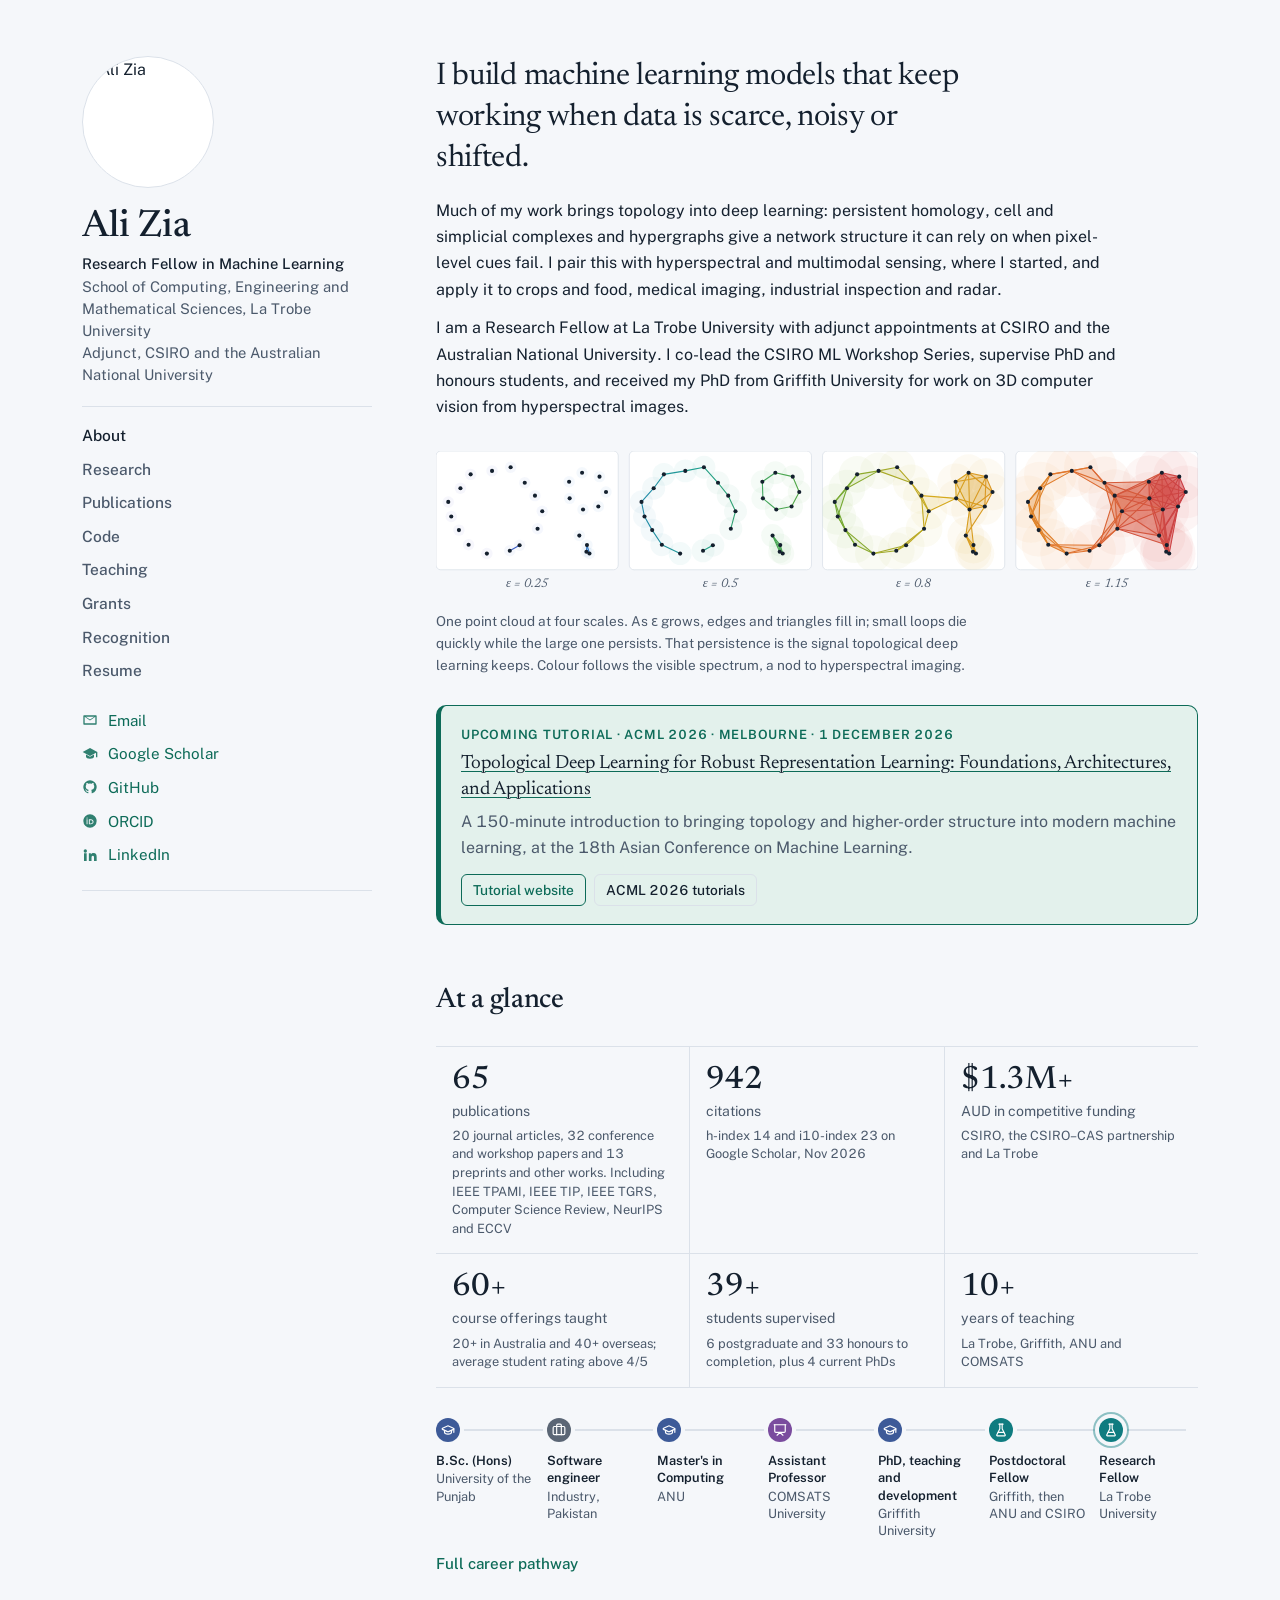
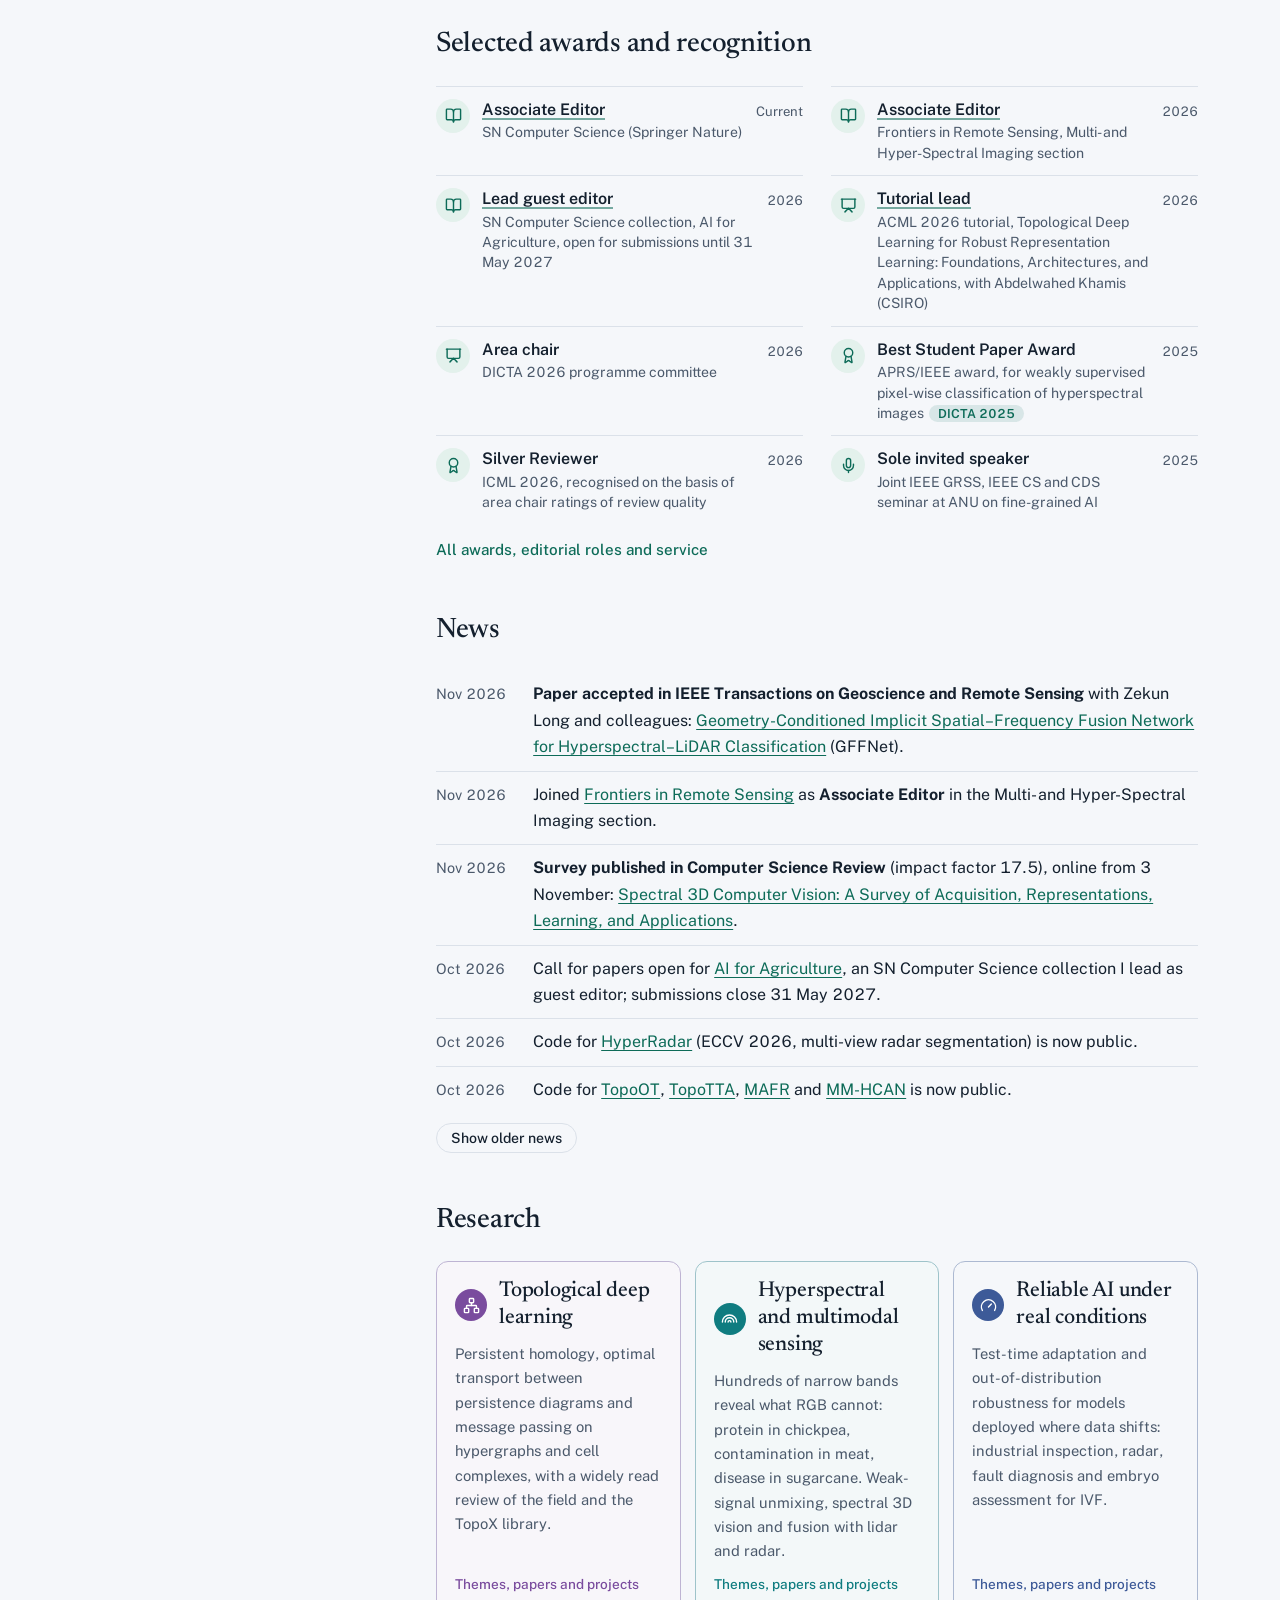
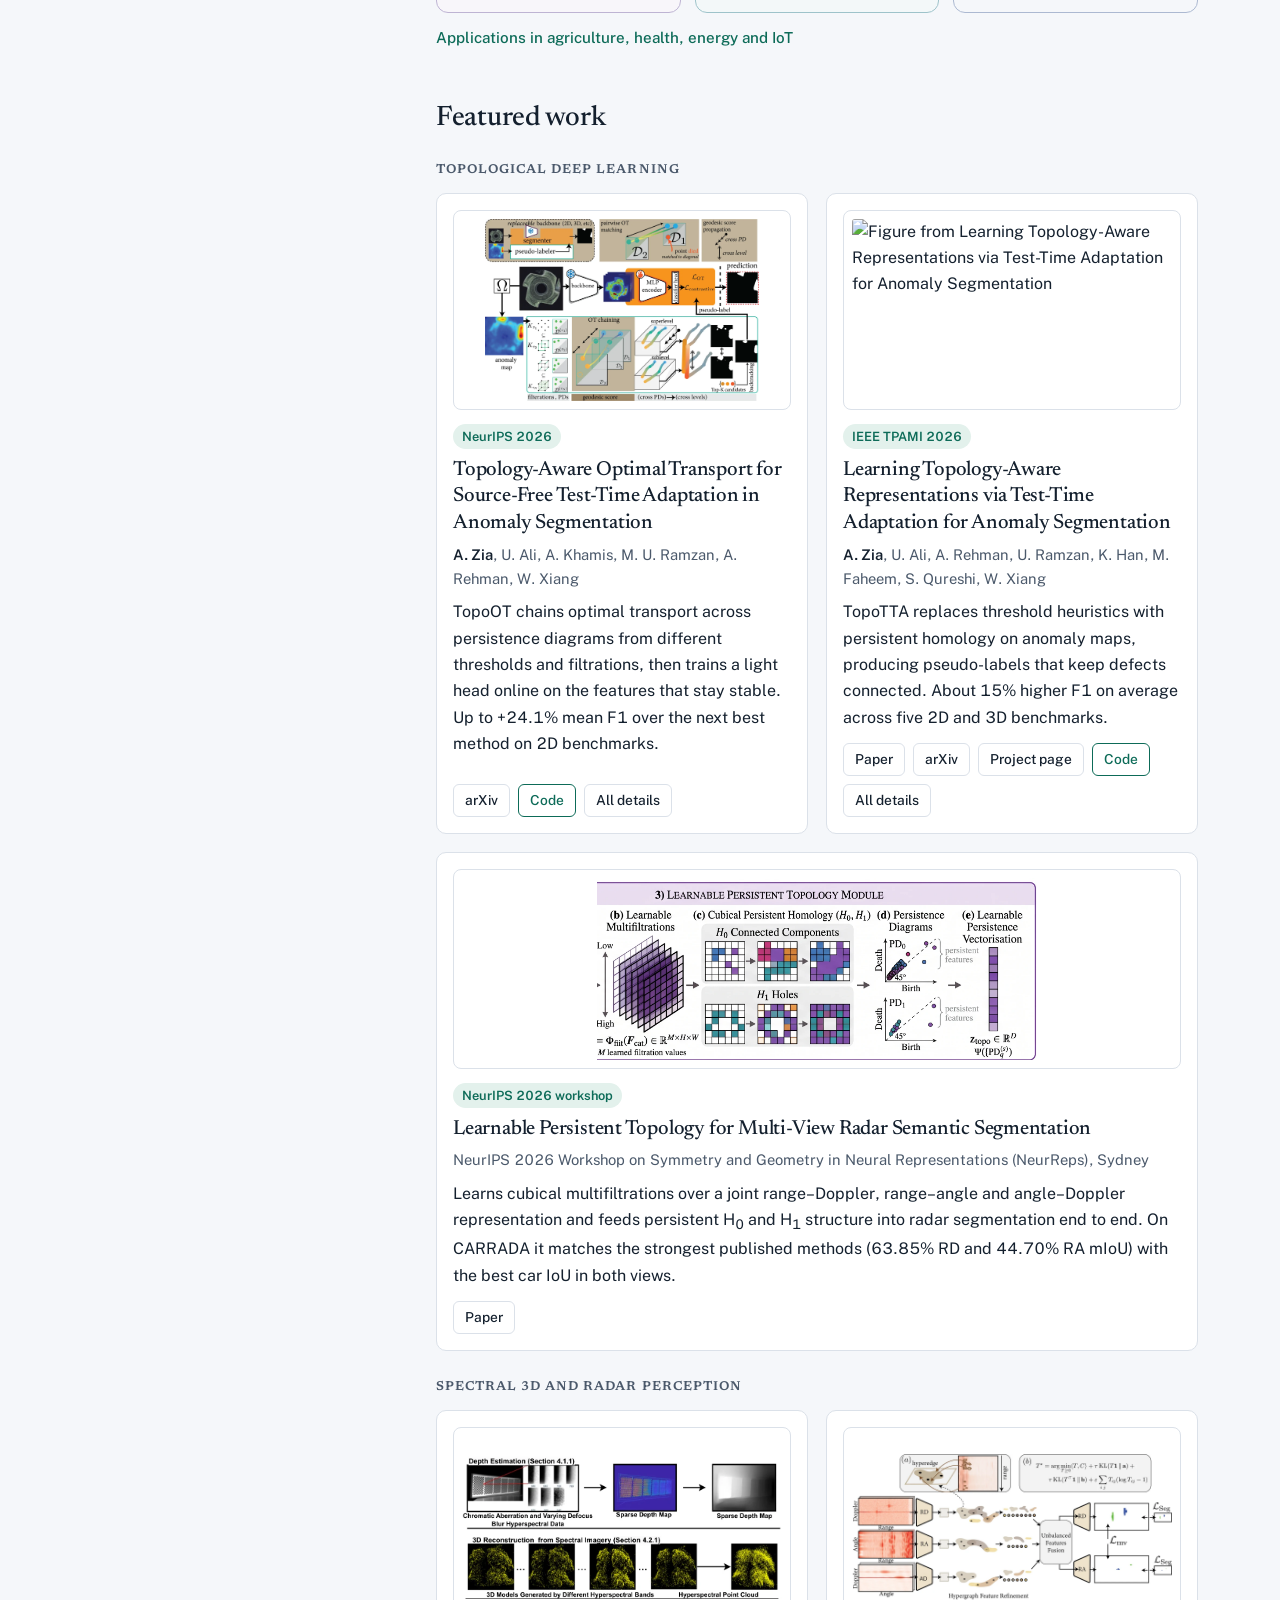
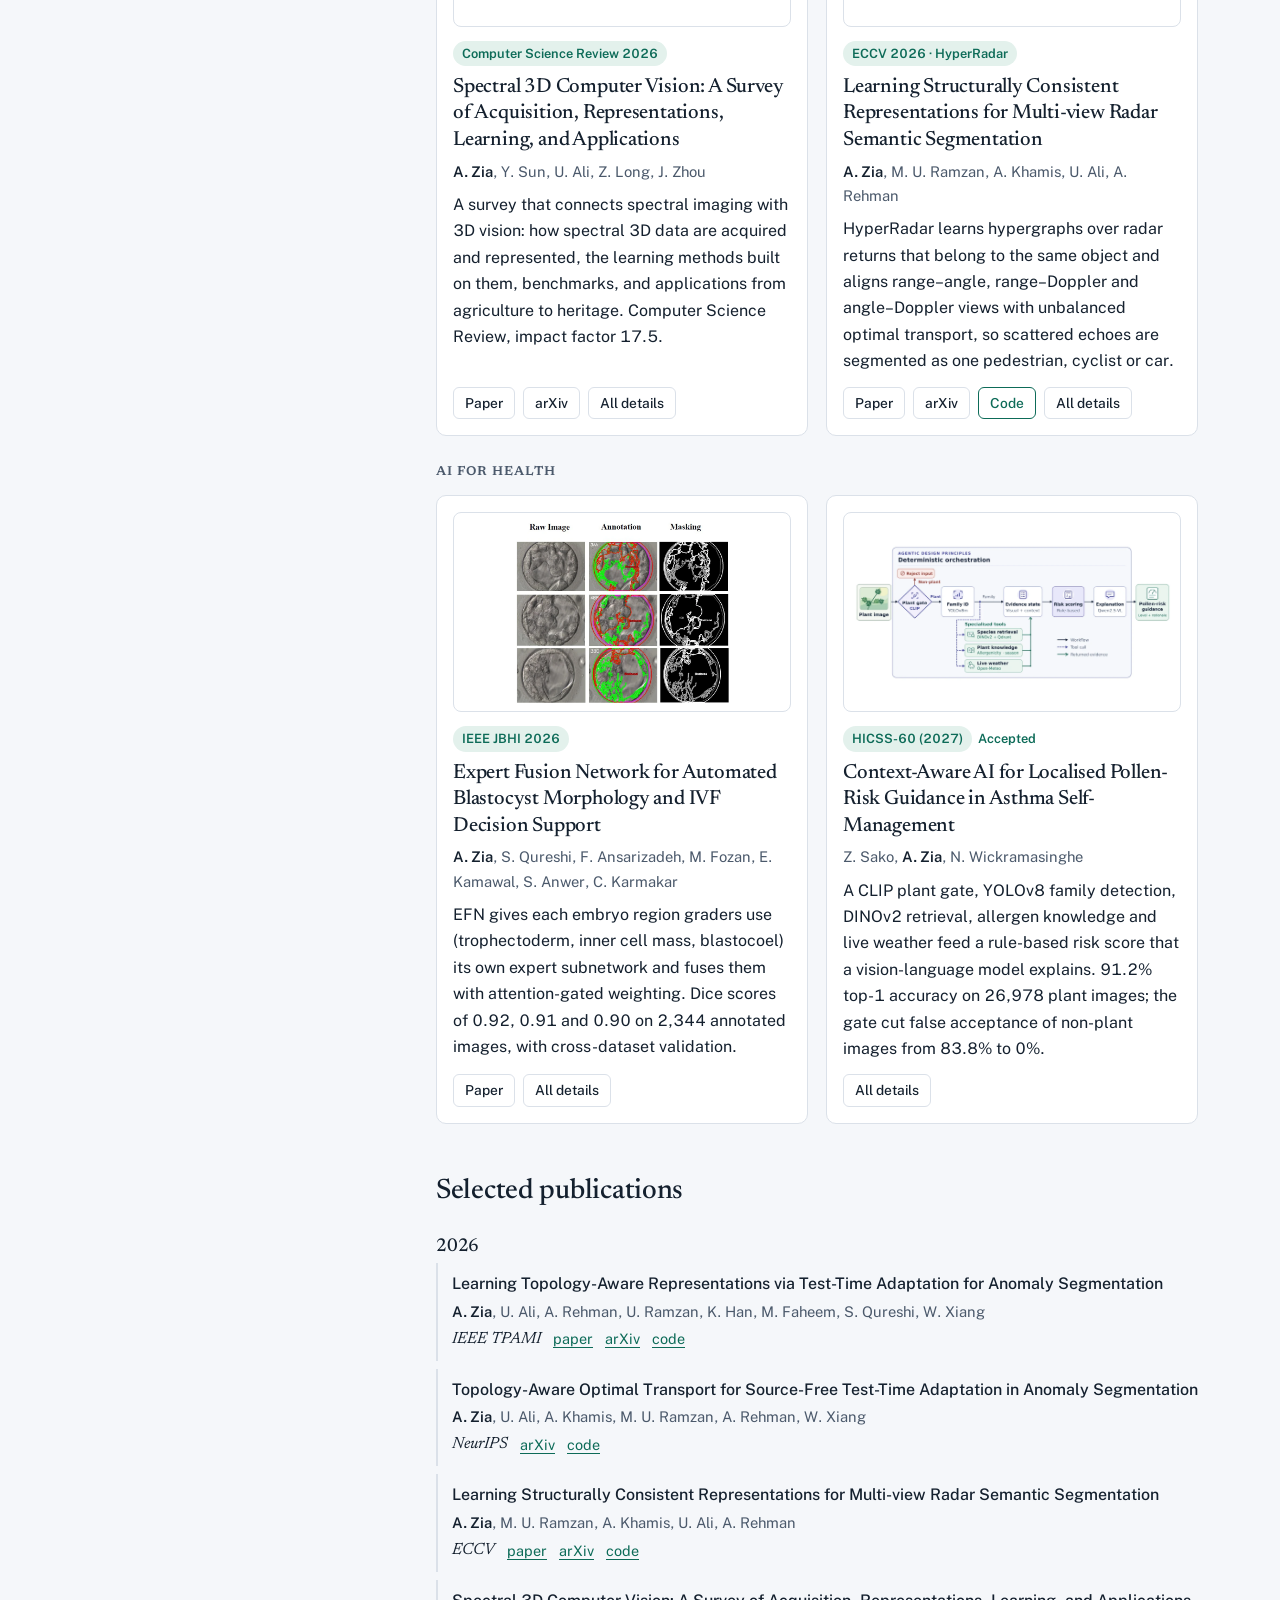
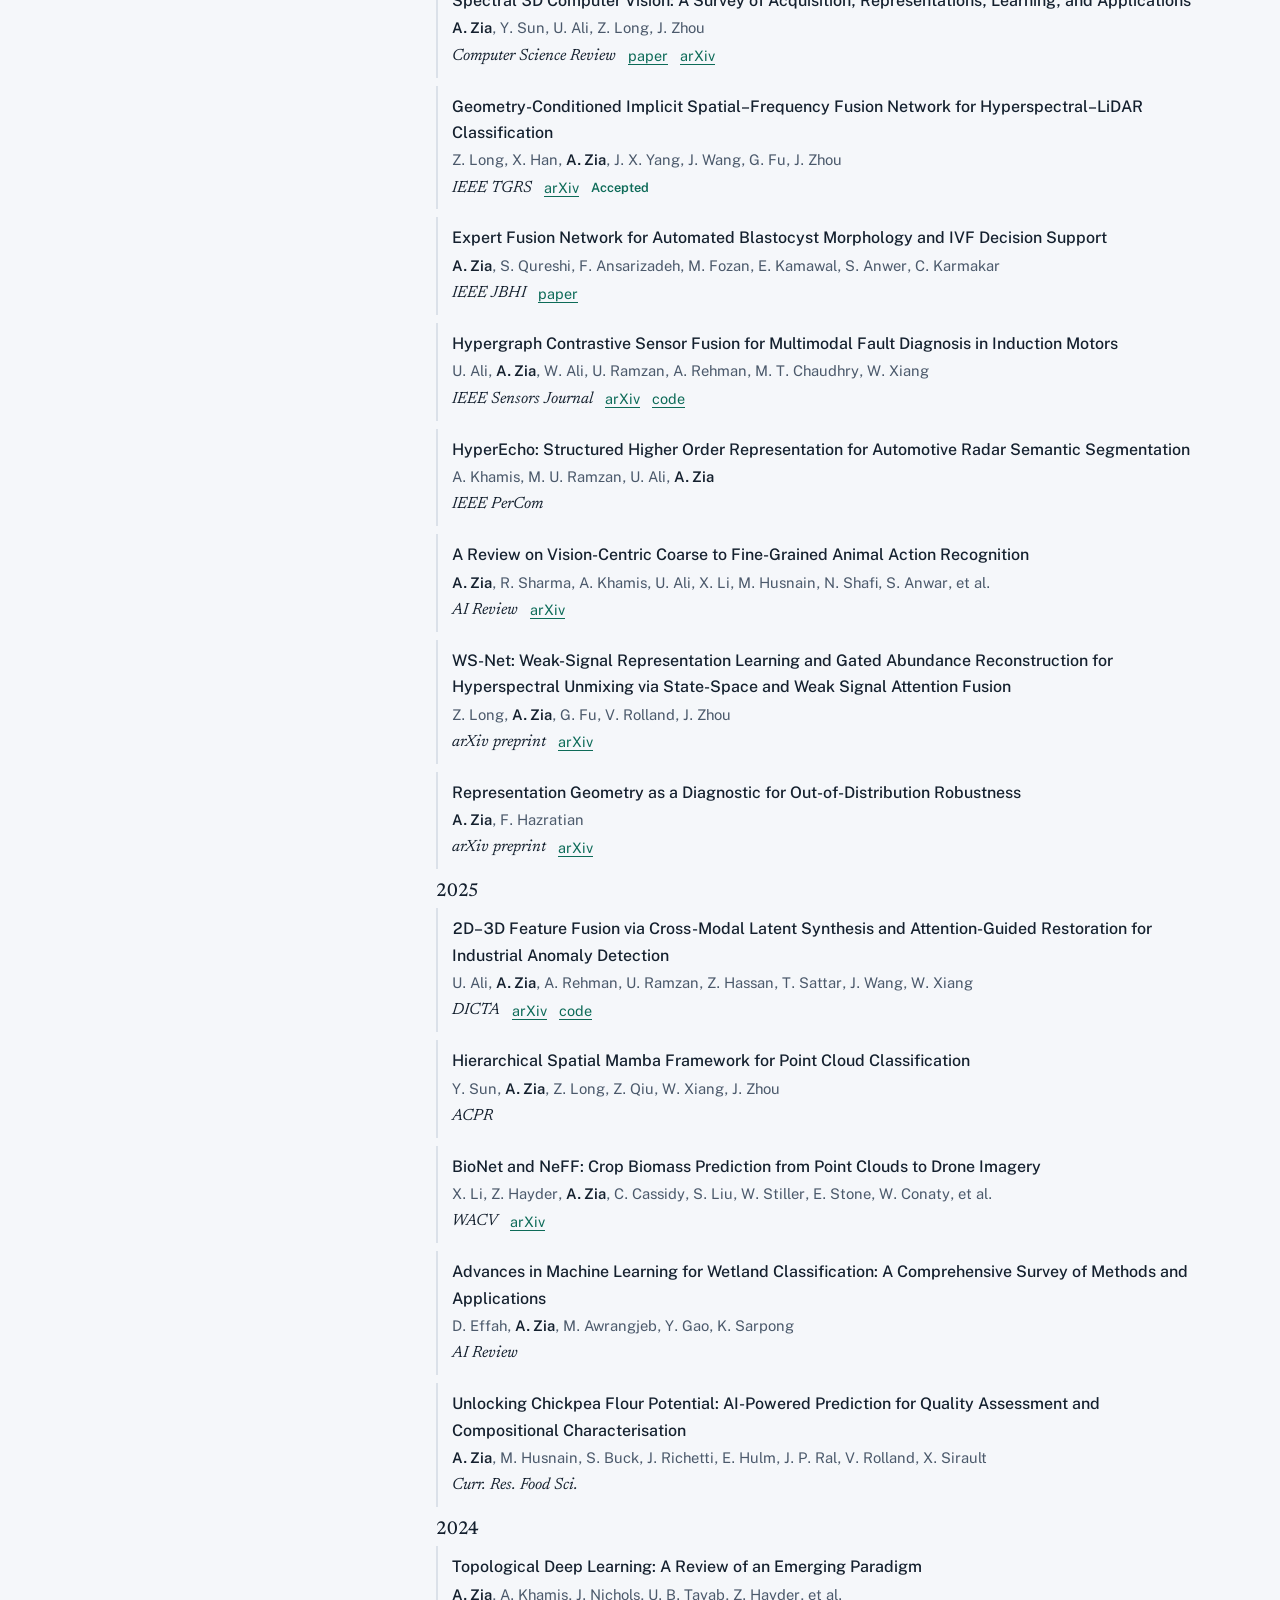
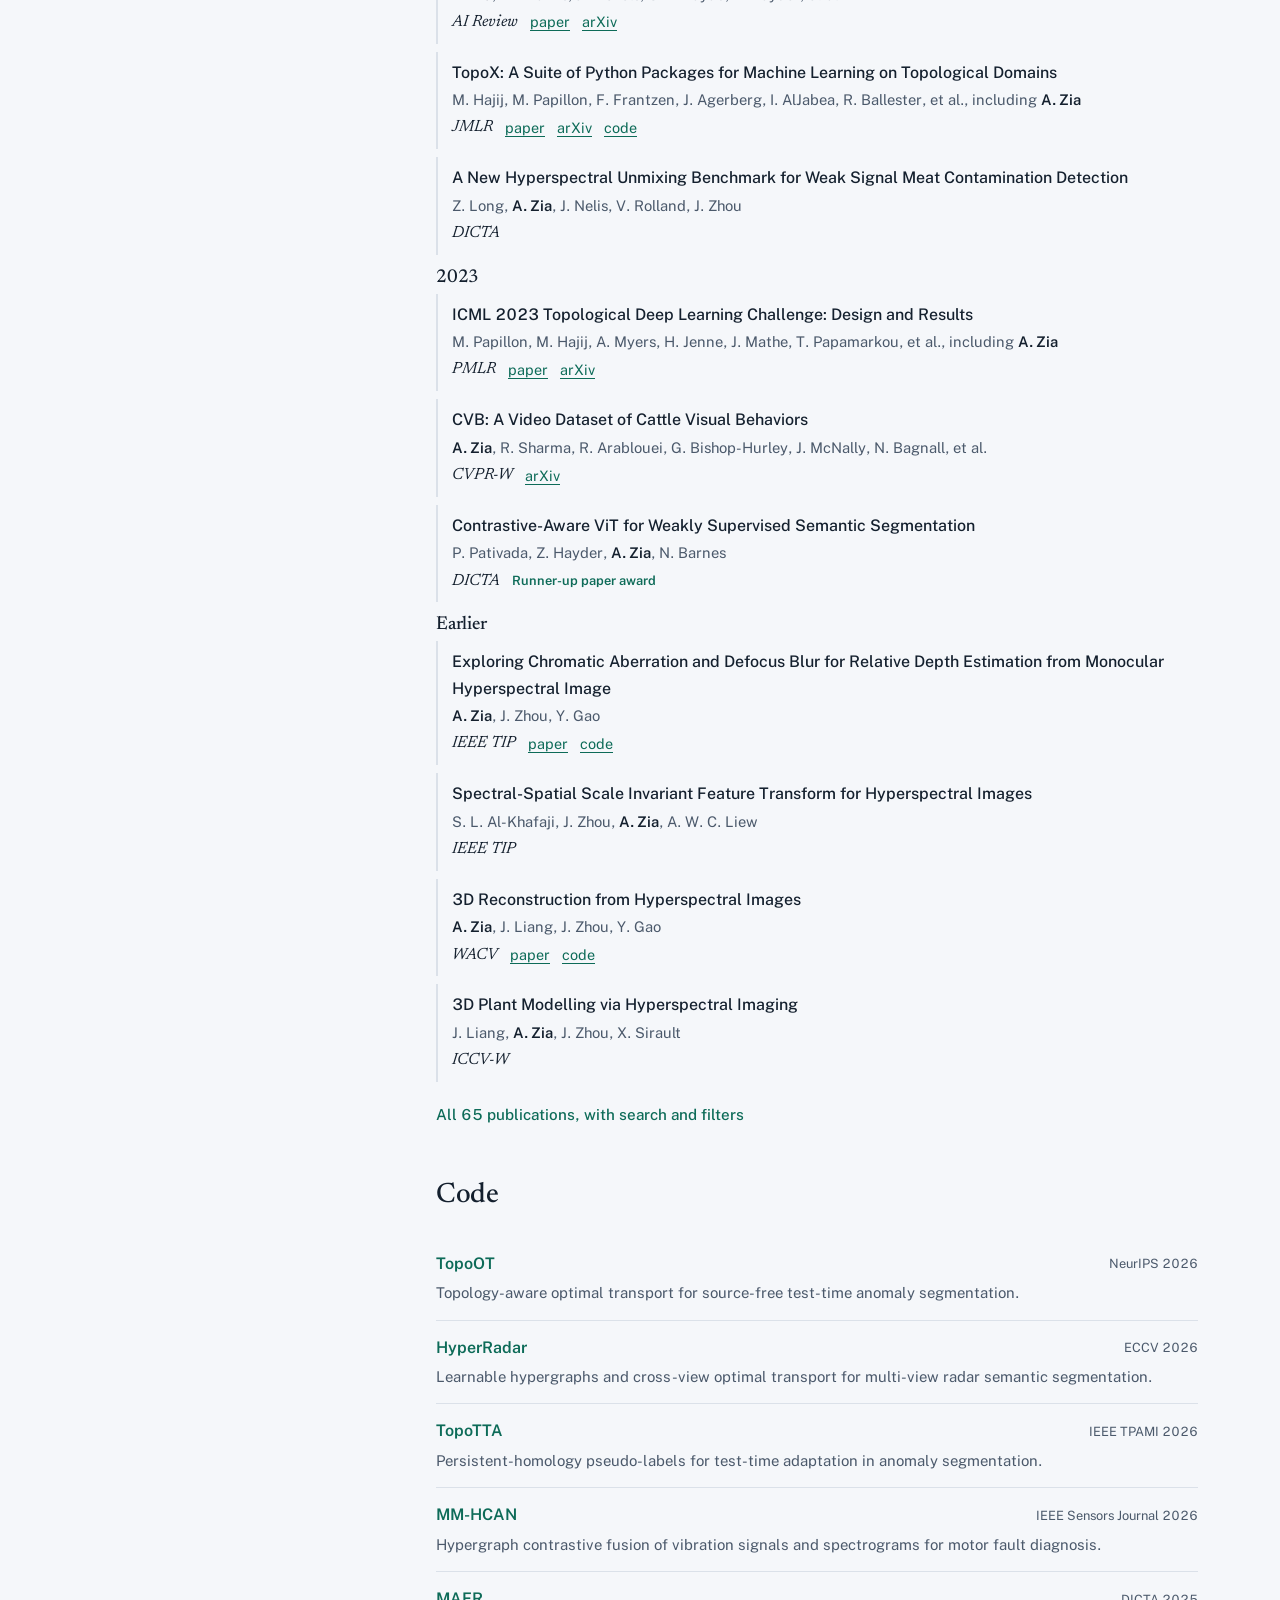
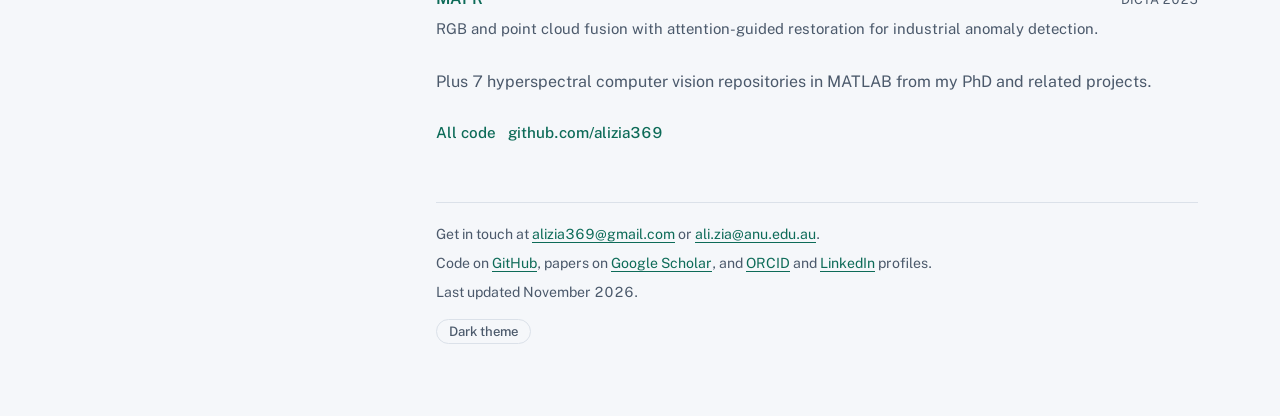
==== commit 893fb5c9: "Add GFFNet TGRS acceptance to news and add Xu Han to author list Co-Authored-By: Claude Opus 5.5 <no" ====
--- a/index.html
+++ b/index.html
@@ -635,7 +635,7 @@
 
     <section id="news">
       <h2>News</h2>
-      <ul class="news" id="news-list"><li><time datetime="2026-11">Nov 2026</time><span>Joined <a href="https://www.frontiersin.org/journals/remote-sensing/sections/multi--and-hyper-spectral-imaging/editors">Frontiers in Remote Sensing</a> as <strong>Associate Editor</strong> in the Multi- and Hyper-Spectral Imaging section.</span></li><li><time datetime="2026-11">Nov 2026</time><span><strong>Survey published in Computer Science Review</strong> (impact factor 17.5), online from 3 November: <a href="https://doi.org/10.1016/j.cosrev.2026.101084">Spectral 3D Computer Vision: A Survey of Acquisition, Representations, Learning, and Applications</a>.</span></li><li><time datetime="2026-10">Oct 2026</time><span>Call for papers open for <a href="https://link.springer.com/collections/fiaehabchh">AI for Agriculture</a>, an SN Computer Science collection I lead as guest editor; submissions close 31 May 2027.</span></li><li><time datetime="2026-10">Oct 2026</time><span>Code for <a href="https://github.com/alizia369/HyperRadar">HyperRadar</a> (ECCV 2026, multi-view radar segmentation) is now public.</span></li><li><time datetime="2026-10">Oct 2026</time><span>Code for <a href="https://github.com/alizia369/TopoOT">TopoOT</a>, <a href="https://github.com/alizia369/TopoTTA">TopoTTA</a>, <a href="https://github.com/alizia369/MAFR">MAFR</a> and <a href="https://github.com/alizia369/MM-HCAN">MM-HCAN</a> is now public.</span></li><li><time datetime="2026-10">Oct 2026</time><span><strong>TopoOT accepted at NeurIPS 2026</strong> as a main-conference poster. See you in Sydney.</span></li><li class="more"><time datetime="2026-10">Oct 2026</time><span>“<a href="/assets/papers/Zia_NeurReps2026_Learnable_Persistent_Topology_Radar.pdf">Learnable Persistent Topology for Multi-View Radar Semantic Segmentation</a>” accepted at the NeurIPS 2026 workshop on Symmetry and Geometry in Neural Representations.</span></li><li class="more"><time datetime="2026-10">Oct 2026</time><span>La Trobe University featured our HyperRadar research on making autonomous systems more reliable: <a href="https://www.latrobe.edu.au/news/announcements/2026/ai-and-autonomous-systems">AI and autonomous systems</a>.</span></li><li class="more"><time datetime="2026-09">Sep 2026</time><span>Paper with Zaid Sako and Nilmini Wickramasinghe accepted at HICSS-60: <a href="/publications/#p-context-aware-ai-for-localised-pollen-risk-guidance-in">Context-Aware AI for Localised Pollen-Risk Guidance in Asthma Self-Management</a>.</span></li><li class="more"><time datetime="2026-09">Sep 2026</time><span>Editorial published in Frontiers in Remote Sensing: <a href="https://doi.org/10.3389/frsen.2026.1991820">Building resilient cities with remote sensing and AI</a>, closing the Research Topic I co-edited.</span></li><li class="more"><time datetime="2026-08">Aug 2026</time><span>La Trobe University featured our work on higher-order, structure-aware AI: <a href="https://www.latrobe.edu.au/news/announcements/2026/ai-systems-and-real-world-data">AI systems and real-world data</a>.</span></li><li class="more"><time datetime="2026">2026</time><span>Joined the editorial board of <a href="https://link.springer.com/journal/42979/editorial-board">SN Computer Science</a> (Springer Nature) as <strong>Associate Editor</strong>, and serving as area chair for DICTA 2026.</span></li><li class="more"><time datetime="2026">2026</time><span>Recognised as an ICML 2026 Silver Reviewer and received a CVPR 2026 reviewer certificate. More in <a href="/recognition/">awards and recognition</a>.</span></li><li class="more"><time datetime="2026">2026</time><span>Our tutorial <a href="https://alizia369.github.io/acml2026-tdl/">Topological Deep Learning for Robust Representation Learning</a> was accepted at ACML 2026 (Melbourne, 1 December), with Abdelwahed Khamis (CSIRO).</span></li><li class="more"><time datetime="2026">2026</time><span><strong><a href="https://doi.org/10.1109/TPAMI.2026.3710196">TopoTTA</a> published in IEEE TPAMI.</strong></span></li><li class="more"><time datetime="2026">2026</time><span>Papers at ECCV 2026 (structurally consistent multi-view radar segmentation) and IEEE JBHI (expert fusion for blastocyst assessment and IVF decision support).</span></li><li class="more"><time datetime="2026">2026</time><span>MM-HCAN published in the IEEE Sensors Journal; HyperEcho, on higher-order representations for automotive radar, at IEEE PerCom 2026.</span></li><li class="more"><time datetime="2026">2026</time><span>Seed funding as lead for SpectraResist-AI, detecting herbicide resistance in ryegrass, and a La Trobe Research Infrastructure grant for a high-speed camera.</span></li><li class="more"><time datetime="2025">2025</time><span><strong>Best Student Paper Award</strong> (APRS/IEEE) at DICTA 2025 in Adelaide, with Derrick Effah, for weakly supervised pixel-wise classification of hyperspectral images.</span></li><li class="more"><time datetime="2025">2025</time><span>Programme committee for IVCNZ 2025 and scientific committee for the 2026 Australian Agronomy Conference.</span></li><li class="more"><time datetime="2025">2025</time><span>MAFR and Split-Fuse-Transport at DICTA 2025; Hierarchical Spatial Mamba at ACPR 2025; BioNet and NeFF at WACV 2025.</span></li><li class="more"><time datetime="2024">2024</time><span>Poster session lead at DICTA 2024 in Perth.</span></li><li class="more"><time datetime="2024">2024</time><span>Our review of topological deep learning appeared in Artificial Intelligence Review, and TopoX in the Journal of Machine Learning Research.</span></li><li class="more"><time datetime="2023">2023</time><span>Runner-up paper award at DICTA 2023 for contrastive-aware ViT for weakly supervised segmentation.</span></li></ul>
+      <ul class="news" id="news-list"><li><time datetime="2026-11">Nov 2026</time><span><strong>Paper accepted in IEEE Transactions on Geoscience and Remote Sensing</strong> with Zekun Long and colleagues: <a href="/publications/#p-geometry-conditioned-implicit-spatial-frequency-fusion">Geometry-Conditioned Implicit Spatial–Frequency Fusion Network for Hyperspectral–LiDAR Classification</a> (GFFNet).</span></li><li><time datetime="2026-11">Nov 2026</time><span>Joined <a href="https://www.frontiersin.org/journals/remote-sensing/sections/multi--and-hyper-spectral-imaging/editors">Frontiers in Remote Sensing</a> as <strong>Associate Editor</strong> in the Multi- and Hyper-Spectral Imaging section.</span></li><li><time datetime="2026-11">Nov 2026</time><span><strong>Survey published in Computer Science Review</strong> (impact factor 17.5), online from 3 November: <a href="https://doi.org/10.1016/j.cosrev.2026.101084">Spectral 3D Computer Vision: A Survey of Acquisition, Representations, Learning, and Applications</a>.</span></li><li><time datetime="2026-10">Oct 2026</time><span>Call for papers open for <a href="https://link.springer.com/collections/fiaehabchh">AI for Agriculture</a>, an SN Computer Science collection I lead as guest editor; submissions close 31 May 2027.</span></li><li><time datetime="2026-10">Oct 2026</time><span>Code for <a href="https://github.com/alizia369/HyperRadar">HyperRadar</a> (ECCV 2026, multi-view radar segmentation) is now public.</span></li><li><time datetime="2026-10">Oct 2026</time><span>Code for <a href="https://github.com/alizia369/TopoOT">TopoOT</a>, <a href="https://github.com/alizia369/TopoTTA">TopoTTA</a>, <a href="https://github.com/alizia369/MAFR">MAFR</a> and <a href="https://github.com/alizia369/MM-HCAN">MM-HCAN</a> is now public.</span></li><li class="more"><time datetime="2026-10">Oct 2026</time><span><strong>TopoOT accepted at NeurIPS 2026</strong> as a main-conference poster. See you in Sydney.</span></li><li class="more"><time datetime="2026-10">Oct 2026</time><span>“<a href="/assets/papers/Zia_NeurReps2026_Learnable_Persistent_Topology_Radar.pdf">Learnable Persistent Topology for Multi-View Radar Semantic Segmentation</a>” accepted at the NeurIPS 2026 workshop on Symmetry and Geometry in Neural Representations.</span></li><li class="more"><time datetime="2026-10">Oct 2026</time><span>La Trobe University featured our HyperRadar research on making autonomous systems more reliable: <a href="https://www.latrobe.edu.au/news/announcements/2026/ai-and-autonomous-systems">AI and autonomous systems</a>.</span></li><li class="more"><time datetime="2026-09">Sep 2026</time><span>Paper with Zaid Sako and Nilmini Wickramasinghe accepted at HICSS-60: <a href="/publications/#p-context-aware-ai-for-localised-pollen-risk-guidance-in">Context-Aware AI for Localised Pollen-Risk Guidance in Asthma Self-Management</a>.</span></li><li class="more"><time datetime="2026-09">Sep 2026</time><span>Editorial published in Frontiers in Remote Sensing: <a href="https://doi.org/10.3389/frsen.2026.1991820">Building resilient cities with remote sensing and AI</a>, closing the Research Topic I co-edited.</span></li><li class="more"><time datetime="2026-08">Aug 2026</time><span>La Trobe University featured our work on higher-order, structure-aware AI: <a href="https://www.latrobe.edu.au/news/announcements/2026/ai-systems-and-real-world-data">AI systems and real-world data</a>.</span></li><li class="more"><time datetime="2026">2026</time><span>Joined the editorial board of <a href="https://link.springer.com/journal/42979/editorial-board">SN Computer Science</a> (Springer Nature) as <strong>Associate Editor</strong>, and serving as area chair for DICTA 2026.</span></li><li class="more"><time datetime="2026">2026</time><span>Recognised as an ICML 2026 Silver Reviewer and received a CVPR 2026 reviewer certificate. More in <a href="/recognition/">awards and recognition</a>.</span></li><li class="more"><time datetime="2026">2026</time><span>Our tutorial <a href="https://alizia369.github.io/acml2026-tdl/">Topological Deep Learning for Robust Representation Learning</a> was accepted at ACML 2026 (Melbourne, 1 December), with Abdelwahed Khamis (CSIRO).</span></li><li class="more"><time datetime="2026">2026</time><span><strong><a href="https://doi.org/10.1109/TPAMI.2026.3710196">TopoTTA</a> published in IEEE TPAMI.</strong></span></li><li class="more"><time datetime="2026">2026</time><span>Papers at ECCV 2026 (structurally consistent multi-view radar segmentation) and IEEE JBHI (expert fusion for blastocyst assessment and IVF decision support).</span></li><li class="more"><time datetime="2026">2026</time><span>MM-HCAN published in the IEEE Sensors Journal; HyperEcho, on higher-order representations for automotive radar, at IEEE PerCom 2026.</span></li><li class="more"><time datetime="2026">2026</time><span>Seed funding as lead for SpectraResist-AI, detecting herbicide resistance in ryegrass, and a La Trobe Research Infrastructure grant for a high-speed camera.</span></li><li class="more"><time datetime="2025">2025</time><span><strong>Best Student Paper Award</strong> (APRS/IEEE) at DICTA 2025 in Adelaide, with Derrick Effah, for weakly supervised pixel-wise classification of hyperspectral images.</span></li><li class="more"><time datetime="2025">2025</time><span>Programme committee for IVCNZ 2025 and scientific committee for the 2026 Australian Agronomy Conference.</span></li><li class="more"><time datetime="2025">2025</time><span>MAFR and Split-Fuse-Transport at DICTA 2025; Hierarchical Spatial Mamba at ACPR 2025; BioNet and NeFF at WACV 2025.</span></li><li class="more"><time datetime="2024">2024</time><span>Poster session lead at DICTA 2024 in Perth.</span></li><li class="more"><time datetime="2024">2024</time><span>Our review of topological deep learning appeared in Artificial Intelligence Review, and TopoX in the Journal of Machine Learning Research.</span></li><li class="more"><time datetime="2023">2023</time><span>Runner-up paper award at DICTA 2023 for contrastive-aware ViT for weakly supervised segmentation.</span></li></ul>
       <button class="toggle" type="button" aria-expanded="false" aria-controls="news-list" id="news-toggle">Show older news</button>
     </section>
 
@@ -652,7 +652,7 @@
 
     <section id="selected">
       <h2>Selected publications</h2>
-      <h3 class="year">2026</h3><ul class="pubs"><li class="pub"><span class="t">Learning Topology-Aware Representations via Test-Time Adaptation for Anomaly Segmentation</span><span class="a"><b class="me">A. Zia</b>, U. Ali, A. Rehman, U. Ramzan, K. Han, M. Faheem, S. Qureshi, W. Xiang</span><span class="meta"><span class="v">IEEE TPAMI</span><a href="https://doi.org/10.1109/TPAMI.2026.3710196">paper</a> <a href="https://arxiv.org/abs/2606.28268">arXiv</a> <a href="https://github.com/alizia369/TopoTTA">code</a></span></li><li class="pub"><span class="t">Topology-Aware Optimal Transport for Source-Free Test-Time Adaptation in Anomaly Segmentation</span><span class="a"><b class="me">A. Zia</b>, U. Ali, A. Khamis, M. U. Ramzan, A. Rehman, W. Xiang</span><span class="meta"><span class="v">NeurIPS</span><a href="https://arxiv.org/abs/2601.20333">arXiv</a> <a href="https://github.com/alizia369/TopoOT">code</a></span></li><li class="pub"><span class="t">Learning Structurally Consistent Representations for Multi-view Radar Semantic Segmentation</span><span class="a"><b class="me">A. Zia</b>, M. U. Ramzan, A. Khamis, U. Ali, A. Rehman</span><span class="meta"><span class="v">ECCV</span><a href="https://eccv.ecva.net/virtual/2026/poster/5805">paper</a> <a href="https://arxiv.org/abs/2606.31609">arXiv</a> <a href="https://github.com/alizia369/HyperRadar">code</a></span></li><li class="pub"><span class="t">Spectral 3D Computer Vision: A Survey of Acquisition, Representations, Learning, and Applications</span><span class="a"><b class="me">A. Zia</b>, Y. Sun, U. Ali, Z. Long, J. Zhou</span><span class="meta"><span class="v">Computer Science Review</span><a href="https://doi.org/10.1016/j.cosrev.2026.101084">paper</a> <a href="https://arxiv.org/abs/2302.08054">arXiv</a></span></li><li class="pub"><span class="t">Geometry-Conditioned Implicit Spatial–Frequency Fusion Network for Hyperspectral–LiDAR Classification</span><span class="a">Z. Long, J. X. Yang, J. Wang, <b class="me">A. Zia</b>, G. Fu, J. Zhou</span><span class="meta"><span class="v">IEEE TGRS</span><a href="https://arxiv.org/abs/2605.14239">arXiv</a> <span class="award">Accepted</span></span></li><li class="pub"><span class="t">Expert Fusion Network for Automated Blastocyst Morphology and IVF Decision Support</span><span class="a"><b class="me">A. Zia</b>, S. Qureshi, F. Ansarizadeh, M. Fozan, E. Kamawal, S. Anwer, C. Karmakar</span><span class="meta"><span class="v">IEEE JBHI</span><a href="https://doi.org/10.1109/JBHI.2026.3727646">paper</a></span></li><li class="pub"><span class="t">Hypergraph Contrastive Sensor Fusion for Multimodal Fault Diagnosis in Induction Motors</span><span class="a">U. Ali, <b class="me">A. Zia</b>, W. Ali, U. Ramzan, A. Rehman, M. T. Chaudhry, W. Xiang</span><span class="meta"><span class="v">IEEE Sensors Journal</span><a href="https://arxiv.org/abs/2510.15547">arXiv</a> <a href="https://github.com/alizia369/MM-HCAN">code</a></span></li><li class="pub"><span class="t">HyperEcho: Structured Higher Order Representation for Automotive Radar Semantic Segmentation</span><span class="a">A. Khamis, M. U. Ramzan, U. Ali, <b class="me">A. Zia</b></span><span class="meta"><span class="v">IEEE PerCom</span></span></li><li class="pub"><span class="t">A Review on Vision-Centric Coarse to Fine-Grained Animal Action Recognition</span><span class="a"><b class="me">A. Zia</b>, R. Sharma, A. Khamis, U. Ali, X. Li, M. Husnain, N. Shafi, S. Anwar, et al.</span><span class="meta"><span class="v">AI Review</span><a href="https://arxiv.org/abs/2506.01214">arXiv</a></span></li><li class="pub"><span class="t">WS-Net: Weak-Signal Representation Learning and Gated Abundance Reconstruction for Hyperspectral Unmixing via State-Space and Weak Signal Attention Fusion</span><span class="a">Z. Long, <b class="me">A. Zia</b>, G. Fu, V. Rolland, J. Zhou</span><span class="meta"><span class="v">arXiv preprint</span><a href="https://arxiv.org/abs/2603.09037">arXiv</a></span></li><li class="pub"><span class="t">Representation Geometry as a Diagnostic for Out-of-Distribution Robustness</span><span class="a"><b class="me">A. Zia</b>, F. Hazratian</span><span class="meta"><span class="v">arXiv preprint</span><a href="https://arxiv.org/abs/2602.03951">arXiv</a></span></li></ul><h3 class="year">2025</h3><ul class="pubs"><li class="pub"><span class="t">2D–3D Feature Fusion via Cross-Modal Latent Synthesis and Attention-Guided Restoration for Industrial Anomaly Detection</span><span class="a">U. Ali, <b class="me">A. Zia</b>, A. Rehman, U. Ramzan, Z. Hassan, T. Sattar, J. Wang, W. Xiang</span><span class="meta"><span class="v">DICTA</span><a href="https://arxiv.org/abs/2510.21793">arXiv</a> <a href="https://github.com/alizia369/MAFR">code</a></span></li><li class="pub"><span class="t">Hierarchical Spatial Mamba Framework for Point Cloud Classification</span><span class="a">Y. Sun, <b class="me">A. Zia</b>, Z. Long, Z. Qiu, W. Xiang, J. Zhou</span><span class="meta"><span class="v">ACPR</span></span></li><li class="pub"><span class="t">BioNet and NeFF: Crop Biomass Prediction from Point Clouds to Drone Imagery</span><span class="a">X. Li, Z. Hayder, <b class="me">A. Zia</b>, C. Cassidy, S. Liu, W. Stiller, E. Stone, W. Conaty, et al.</span><span class="meta"><span class="v">WACV</span><a href="https://arxiv.org/abs/2410.23901">arXiv</a></span></li><li class="pub"><span class="t">Advances in Machine Learning for Wetland Classification: A Comprehensive Survey of Methods and Applications</span><span class="a">D. Effah, <b class="me">A. Zia</b>, M. Awrangjeb, Y. Gao, K. Sarpong</span><span class="meta"><span class="v">AI Review</span></span></li><li class="pub"><span class="t">Unlocking Chickpea Flour Potential: AI-Powered Prediction for Quality Assessment and Compositional Characterisation</span><span class="a"><b class="me">A. Zia</b>, M. Husnain, S. Buck, J. Richetti, E. Hulm, J. P. Ral, V. Rolland, X. Sirault</span><span class="meta"><span class="v">Curr. Res. Food Sci.</span></span></li></ul><h3 class="year">2024</h3><ul class="pubs"><li class="pub"><span class="t">Topological Deep Learning: A Review of an Emerging Paradigm</span><span class="a"><b class="me">A. Zia</b>, A. Khamis, J. Nichols, U. B. Tayab, Z. Hayder, et al.</span><span class="meta"><span class="v">AI Review</span><a href="https://link.springer.com/article/10.1007/s10462-024-10710-9">paper</a> <a href="https://arxiv.org/abs/2302.03836">arXiv</a></span></li><li class="pub"><span class="t">TopoX: A Suite of Python Packages for Machine Learning on Topological Domains</span><span class="a">M. Hajij, M. Papillon, F. Frantzen, J. Agerberg, I. AlJabea, R. Ballester, et al., including <b class="me">A. Zia</b></span><span class="meta"><span class="v">JMLR</span><a href="https://www.jmlr.org/papers/v25/24-0110.html">paper</a> <a href="https://arxiv.org/abs/2402.02441">arXiv</a> <a href="https://github.com/pyt-team">code</a></span></li><li class="pub"><span class="t">A New Hyperspectral Unmixing Benchmark for Weak Signal Meat Contamination Detection</span><span class="a">Z. Long, <b class="me">A. Zia</b>, J. Nelis, V. Rolland, J. Zhou</span><span class="meta"><span class="v">DICTA</span></span></li></ul><h3 class="year">2023</h3><ul class="pubs"><li class="pub"><span class="t">ICML 2023 Topological Deep Learning Challenge: Design and Results</span><span class="a">M. Papillon, M. Hajij, A. Myers, H. Jenne, J. Mathe, T. Papamarkou, et al., including <b class="me">A. Zia</b></span><span class="meta"><span class="v">PMLR</span><a href="https://proceedings.mlr.press/v221/papillon23a.html">paper</a> <a href="https://arxiv.org/abs/2309.15188">arXiv</a></span></li><li class="pub"><span class="t">CVB: A Video Dataset of Cattle Visual Behaviors</span><span class="a"><b class="me">A. Zia</b>, R. Sharma, R. Arablouei, G. Bishop-Hurley, J. McNally, N. Bagnall, et al.</span><span class="meta"><span class="v">CVPR-W</span><a href="https://arxiv.org/abs/2305.16555">arXiv</a></span></li><li class="pub"><span class="t">Contrastive-Aware ViT for Weakly Supervised Semantic Segmentation</span><span class="a">P. Pativada, Z. Hayder, <b class="me">A. Zia</b>, N. Barnes</span><span class="meta"><span class="v">DICTA</span> <span class="award">Runner-up paper award</span></span></li></ul><h3 class="year">Earlier</h3><ul class="pubs"><li class="pub"><span class="t">Exploring Chromatic Aberration and Defocus Blur for Relative Depth Estimation from Monocular Hyperspectral Image</span><span class="a"><b class="me">A. Zia</b>, J. Zhou, Y. Gao</span><span class="meta"><span class="v">IEEE TIP</span><a href="https://doi.org/10.1109/TIP.2021.3072215">paper</a> <a href="https://github.com/alizia369/hsi-chromatic-defocus-depth">code</a></span></li><li class="pub"><span class="t">Spectral-Spatial Scale Invariant Feature Transform for Hyperspectral Images</span><span class="a">S. L. Al-Khafaji, J. Zhou, <b class="me">A. Zia</b>, A. W. C. Liew</span><span class="meta"><span class="v">IEEE TIP</span></span></li><li class="pub"><span class="t">3D Reconstruction from Hyperspectral Images</span><span class="a"><b class="me">A. Zia</b>, J. Liang, J. Zhou, Y. Gao</span><span class="meta"><span class="v">WACV</span><a href="https://doi.org/10.1109/WACV.2015.49">paper</a> <a href="https://github.com/alizia369/hsi-3d-reconstruction">code</a></span></li><li class="pub"><span class="t">3D Plant Modelling via Hyperspectral Imaging</span><span class="a">J. Liang, <b class="me">A. Zia</b>, J. Zhou, X. Sirault</span><span class="meta"><span class="v">ICCV-W</span></span></li></ul>
+      <h3 class="year">2026</h3><ul class="pubs"><li class="pub"><span class="t">Learning Topology-Aware Representations via Test-Time Adaptation for Anomaly Segmentation</span><span class="a"><b class="me">A. Zia</b>, U. Ali, A. Rehman, U. Ramzan, K. Han, M. Faheem, S. Qureshi, W. Xiang</span><span class="meta"><span class="v">IEEE TPAMI</span><a href="https://doi.org/10.1109/TPAMI.2026.3710196">paper</a> <a href="https://arxiv.org/abs/2606.28268">arXiv</a> <a href="https://github.com/alizia369/TopoTTA">code</a></span></li><li class="pub"><span class="t">Topology-Aware Optimal Transport for Source-Free Test-Time Adaptation in Anomaly Segmentation</span><span class="a"><b class="me">A. Zia</b>, U. Ali, A. Khamis, M. U. Ramzan, A. Rehman, W. Xiang</span><span class="meta"><span class="v">NeurIPS</span><a href="https://arxiv.org/abs/2601.20333">arXiv</a> <a href="https://github.com/alizia369/TopoOT">code</a></span></li><li class="pub"><span class="t">Learning Structurally Consistent Representations for Multi-view Radar Semantic Segmentation</span><span class="a"><b class="me">A. Zia</b>, M. U. Ramzan, A. Khamis, U. Ali, A. Rehman</span><span class="meta"><span class="v">ECCV</span><a href="https://eccv.ecva.net/virtual/2026/poster/5805">paper</a> <a href="https://arxiv.org/abs/2606.31609">arXiv</a> <a href="https://github.com/alizia369/HyperRadar">code</a></span></li><li class="pub"><span class="t">Spectral 3D Computer Vision: A Survey of Acquisition, Representations, Learning, and Applications</span><span class="a"><b class="me">A. Zia</b>, Y. Sun, U. Ali, Z. Long, J. Zhou</span><span class="meta"><span class="v">Computer Science Review</span><a href="https://doi.org/10.1016/j.cosrev.2026.101084">paper</a> <a href="https://arxiv.org/abs/2302.08054">arXiv</a></span></li><li class="pub"><span class="t">Geometry-Conditioned Implicit Spatial–Frequency Fusion Network for Hyperspectral–LiDAR Classification</span><span class="a">Z. Long, X. Han, <b class="me">A. Zia</b>, J. X. Yang, J. Wang, G. Fu, J. Zhou</span><span class="meta"><span class="v">IEEE TGRS</span><a href="https://arxiv.org/abs/2605.14239">arXiv</a> <span class="award">Accepted</span></span></li><li class="pub"><span class="t">Expert Fusion Network for Automated Blastocyst Morphology and IVF Decision Support</span><span class="a"><b class="me">A. Zia</b>, S. Qureshi, F. Ansarizadeh, M. Fozan, E. Kamawal, S. Anwer, C. Karmakar</span><span class="meta"><span class="v">IEEE JBHI</span><a href="https://doi.org/10.1109/JBHI.2026.3727646">paper</a></span></li><li class="pub"><span class="t">Hypergraph Contrastive Sensor Fusion for Multimodal Fault Diagnosis in Induction Motors</span><span class="a">U. Ali, <b class="me">A. Zia</b>, W. Ali, U. Ramzan, A. Rehman, M. T. Chaudhry, W. Xiang</span><span class="meta"><span class="v">IEEE Sensors Journal</span><a href="https://arxiv.org/abs/2510.15547">arXiv</a> <a href="https://github.com/alizia369/MM-HCAN">code</a></span></li><li class="pub"><span class="t">HyperEcho: Structured Higher Order Representation for Automotive Radar Semantic Segmentation</span><span class="a">A. Khamis, M. U. Ramzan, U. Ali, <b class="me">A. Zia</b></span><span class="meta"><span class="v">IEEE PerCom</span></span></li><li class="pub"><span class="t">A Review on Vision-Centric Coarse to Fine-Grained Animal Action Recognition</span><span class="a"><b class="me">A. Zia</b>, R. Sharma, A. Khamis, U. Ali, X. Li, M. Husnain, N. Shafi, S. Anwar, et al.</span><span class="meta"><span class="v">AI Review</span><a href="https://arxiv.org/abs/2506.01214">arXiv</a></span></li><li class="pub"><span class="t">WS-Net: Weak-Signal Representation Learning and Gated Abundance Reconstruction for Hyperspectral Unmixing via State-Space and Weak Signal Attention Fusion</span><span class="a">Z. Long, <b class="me">A. Zia</b>, G. Fu, V. Rolland, J. Zhou</span><span class="meta"><span class="v">arXiv preprint</span><a href="https://arxiv.org/abs/2603.09037">arXiv</a></span></li><li class="pub"><span class="t">Representation Geometry as a Diagnostic for Out-of-Distribution Robustness</span><span class="a"><b class="me">A. Zia</b>, F. Hazratian</span><span class="meta"><span class="v">arXiv preprint</span><a href="https://arxiv.org/abs/2602.03951">arXiv</a></span></li></ul><h3 class="year">2025</h3><ul class="pubs"><li class="pub"><span class="t">2D–3D Feature Fusion via Cross-Modal Latent Synthesis and Attention-Guided Restoration for Industrial Anomaly Detection</span><span class="a">U. Ali, <b class="me">A. Zia</b>, A. Rehman, U. Ramzan, Z. Hassan, T. Sattar, J. Wang, W. Xiang</span><span class="meta"><span class="v">DICTA</span><a href="https://arxiv.org/abs/2510.21793">arXiv</a> <a href="https://github.com/alizia369/MAFR">code</a></span></li><li class="pub"><span class="t">Hierarchical Spatial Mamba Framework for Point Cloud Classification</span><span class="a">Y. Sun, <b class="me">A. Zia</b>, Z. Long, Z. Qiu, W. Xiang, J. Zhou</span><span class="meta"><span class="v">ACPR</span></span></li><li class="pub"><span class="t">BioNet and NeFF: Crop Biomass Prediction from Point Clouds to Drone Imagery</span><span class="a">X. Li, Z. Hayder, <b class="me">A. Zia</b>, C. Cassidy, S. Liu, W. Stiller, E. Stone, W. Conaty, et al.</span><span class="meta"><span class="v">WACV</span><a href="https://arxiv.org/abs/2410.23901">arXiv</a></span></li><li class="pub"><span class="t">Advances in Machine Learning for Wetland Classification: A Comprehensive Survey of Methods and Applications</span><span class="a">D. Effah, <b class="me">A. Zia</b>, M. Awrangjeb, Y. Gao, K. Sarpong</span><span class="meta"><span class="v">AI Review</span></span></li><li class="pub"><span class="t">Unlocking Chickpea Flour Potential: AI-Powered Prediction for Quality Assessment and Compositional Characterisation</span><span class="a"><b class="me">A. Zia</b>, M. Husnain, S. Buck, J. Richetti, E. Hulm, J. P. Ral, V. Rolland, X. Sirault</span><span class="meta"><span class="v">Curr. Res. Food Sci.</span></span></li></ul><h3 class="year">2024</h3><ul class="pubs"><li class="pub"><span class="t">Topological Deep Learning: A Review of an Emerging Paradigm</span><span class="a"><b class="me">A. Zia</b>, A. Khamis, J. Nichols, U. B. Tayab, Z. Hayder, et al.</span><span class="meta"><span class="v">AI Review</span><a href="https://link.springer.com/article/10.1007/s10462-024-10710-9">paper</a> <a href="https://arxiv.org/abs/2302.03836">arXiv</a></span></li><li class="pub"><span class="t">TopoX: A Suite of Python Packages for Machine Learning on Topological Domains</span><span class="a">M. Hajij, M. Papillon, F. Frantzen, J. Agerberg, I. AlJabea, R. Ballester, et al., including <b class="me">A. Zia</b></span><span class="meta"><span class="v">JMLR</span><a href="https://www.jmlr.org/papers/v25/24-0110.html">paper</a> <a href="https://arxiv.org/abs/2402.02441">arXiv</a> <a href="https://github.com/pyt-team">code</a></span></li><li class="pub"><span class="t">A New Hyperspectral Unmixing Benchmark for Weak Signal Meat Contamination Detection</span><span class="a">Z. Long, <b class="me">A. Zia</b>, J. Nelis, V. Rolland, J. Zhou</span><span class="meta"><span class="v">DICTA</span></span></li></ul><h3 class="year">2023</h3><ul class="pubs"><li class="pub"><span class="t">ICML 2023 Topological Deep Learning Challenge: Design and Results</span><span class="a">M. Papillon, M. Hajij, A. Myers, H. Jenne, J. Mathe, T. Papamarkou, et al., including <b class="me">A. Zia</b></span><span class="meta"><span class="v">PMLR</span><a href="https://proceedings.mlr.press/v221/papillon23a.html">paper</a> <a href="https://arxiv.org/abs/2309.15188">arXiv</a></span></li><li class="pub"><span class="t">CVB: A Video Dataset of Cattle Visual Behaviors</span><span class="a"><b class="me">A. Zia</b>, R. Sharma, R. Arablouei, G. Bishop-Hurley, J. McNally, N. Bagnall, et al.</span><span class="meta"><span class="v">CVPR-W</span><a href="https://arxiv.org/abs/2305.16555">arXiv</a></span></li><li class="pub"><span class="t">Contrastive-Aware ViT for Weakly Supervised Semantic Segmentation</span><span class="a">P. Pativada, Z. Hayder, <b class="me">A. Zia</b>, N. Barnes</span><span class="meta"><span class="v">DICTA</span> <span class="award">Runner-up paper award</span></span></li></ul><h3 class="year">Earlier</h3><ul class="pubs"><li class="pub"><span class="t">Exploring Chromatic Aberration and Defocus Blur for Relative Depth Estimation from Monocular Hyperspectral Image</span><span class="a"><b class="me">A. Zia</b>, J. Zhou, Y. Gao</span><span class="meta"><span class="v">IEEE TIP</span><a href="https://doi.org/10.1109/TIP.2021.3072215">paper</a> <a href="https://github.com/alizia369/hsi-chromatic-defocus-depth">code</a></span></li><li class="pub"><span class="t">Spectral-Spatial Scale Invariant Feature Transform for Hyperspectral Images</span><span class="a">S. L. Al-Khafaji, J. Zhou, <b class="me">A. Zia</b>, A. W. C. Liew</span><span class="meta"><span class="v">IEEE TIP</span></span></li><li class="pub"><span class="t">3D Reconstruction from Hyperspectral Images</span><span class="a"><b class="me">A. Zia</b>, J. Liang, J. Zhou, Y. Gao</span><span class="meta"><span class="v">WACV</span><a href="https://doi.org/10.1109/WACV.2015.49">paper</a> <a href="https://github.com/alizia369/hsi-3d-reconstruction">code</a></span></li><li class="pub"><span class="t">3D Plant Modelling via Hyperspectral Imaging</span><span class="a">J. Liang, <b class="me">A. Zia</b>, J. Zhou, X. Sirault</span><span class="meta"><span class="v">ICCV-W</span></span></li></ul>
       <a class="more-link" href="/publications/">All 65 publications, with search and filters</a>
     </section>
 
